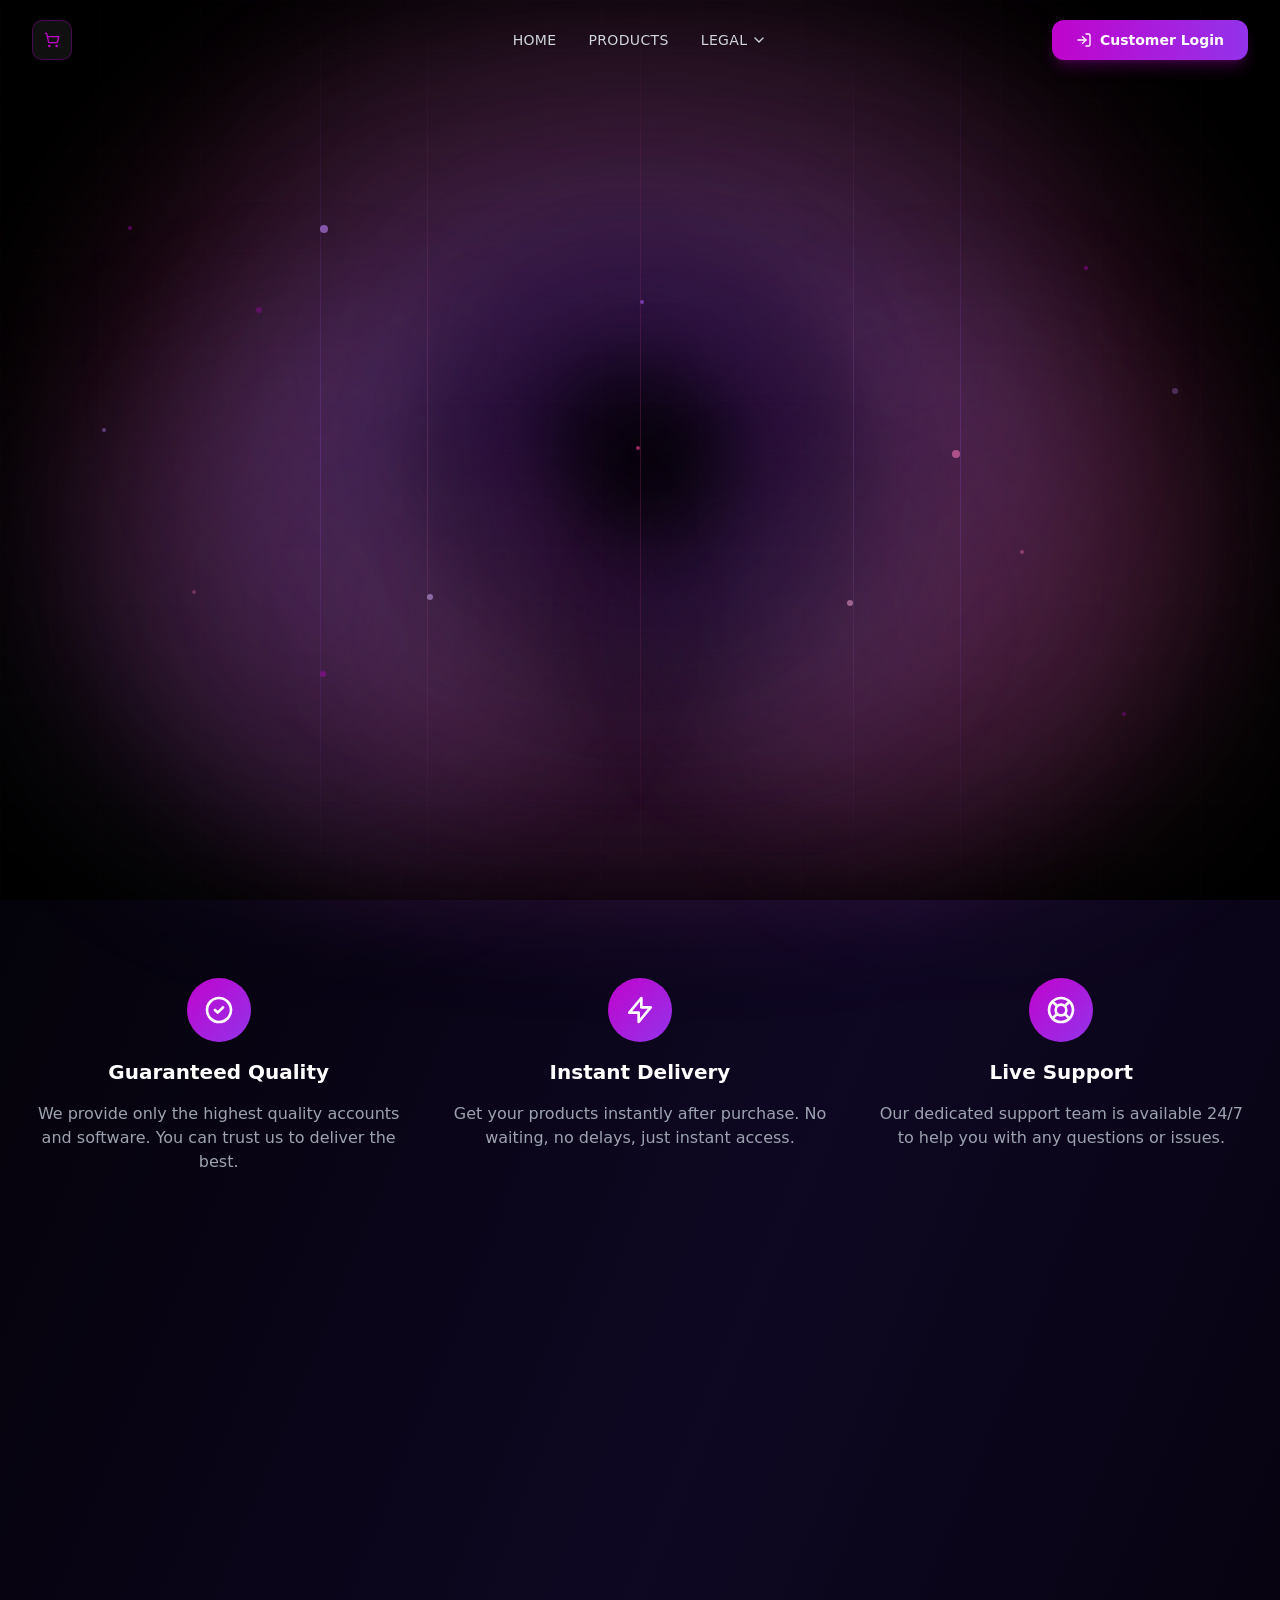
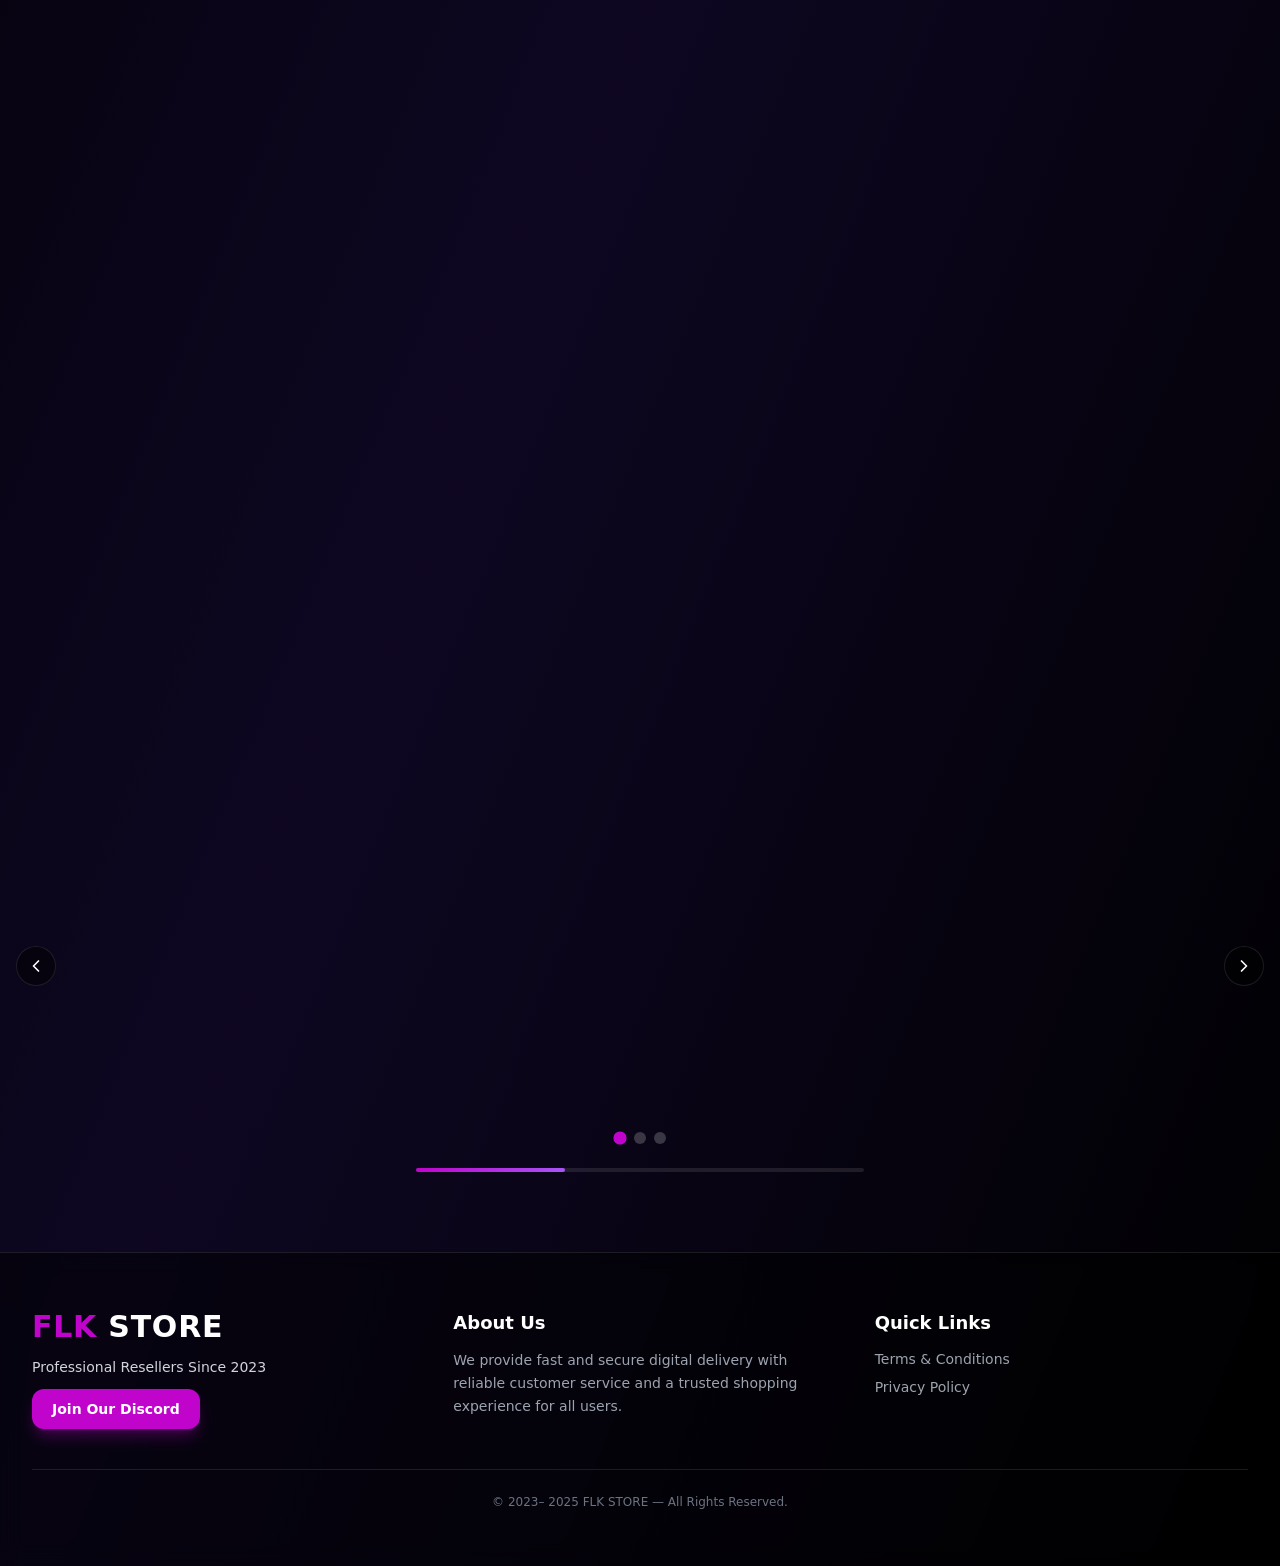
==== index.html @ 7630aad3 "Add files via upload" ====
<!DOCTYPE html>
<html lang="en">

<head>
    <meta charSet="utf-8" />
    <meta name="viewport" content="width=device-width, initial-scale=1" />
    <link rel="preload" as="image" href="/banner.png" />
    <link rel="stylesheet" href="/_next/static/css/de9bce1dd6dbd0f2.css" data-precedence="next" />
    <link rel="preload" as="script" fetchPriority="low" href="/_next/static/chunks/webpack-e0b31a2163c2261e.js" />
    <script src="/_next/static/chunks/11eacf67-79d2bbf8ab0b4744.js" async=""></script>
    <script src="/_next/static/chunks/954-3ca1004005340baa.js" async=""></script>
    <script src="/_next/static/chunks/main-app-cab89fa599454fd8.js" async=""></script>
    <script src="/_next/static/chunks/384-a0c7c25347a86d65.js" async=""></script>
    <script src="/_next/static/chunks/186-afc89db6675ad347.js" async=""></script>
    <script src="/_next/static/chunks/app/layout-b63358d1f977bb8a.js" async=""></script>
    <script src="/_next/static/chunks/360-4e1eeca99f76d18b.js" async=""></script>
    <script src="/_next/static/chunks/178-5fdf61aa48875d8f.js" async=""></script>
    <script src="/_next/static/chunks/768-0c957bb5317f5568.js" async=""></script>
    <script src="/_next/static/chunks/app/page-f5db3fc594ba7ca4.js" async=""></script>
    <link rel="icon" href="/flk-logo.png" sizes="any" />
    <link rel="shortcut icon" href="/flk-logo.png" />
    <link rel="apple-touch-icon" href="/flk-logo.png" />
    <title>FLK</title>
    <meta name="description" content="Your #1 Destination for Digital Goods. 50,000+ Sales and still counting. 5,000+ Satisfied Customers. 4.9/5 Average Rating - Trusted by thousands." />
    <meta name="generator" content="FLK Store" />
    <meta property="og:title" content="FLK" />
    <meta property="og:description" content="Your #1 Destination for Digital Goods - Trusted by thousands." />
    <meta property="og:url" content="https://flkstore.com/" />
    <meta property="og:site_name" content="FLK " />
    <meta property="og:locale" content="en_US" />
    <meta property="og:image" content="https://www.flkstore.com/kokot.png" />
    <meta property="og:image:width" content="1200" />
    <meta property="og:image:height" content="630" />
    <meta property="og:image:alt" content="FLK Store Logo" />
    <meta property="og:type" content="website" />
    <meta name="twitter:card" content="summary_large_image" />
    <meta name="twitter:title" content="FLK" />
    <meta name="twitter:description" content="Your #1 Destination for Digital Goods - Trusted by thousands." />
    <meta name="twitter:image" content="https://www.flkstore.com/kokot.png" />
    <meta name="twitter:image:width" content="1200" />
    <meta name="twitter:image:height" content="630" />
    <meta name="twitter:image:alt" content="FLK Store Logo" />
    <link rel="shortcut icon" href="/flk-logo.png" />
    <link rel="icon" href="/flk-logo.png" sizes="any" />
    <link rel="apple-touch-icon" href="/flk-logo.png" />
    <script src="/_next/static/chunks/polyfills-42372ed130431b0a.js" noModule=""></script>
</head>

<body class="font-sans antialiased">
    <!--$-->
    <div class="jsx-c2c738b09d322573 min-h-screen relative overflow-hidden bg-gradient-to-br from-black via-purple-950/20 to-black">
        <div class="jsx-c2c738b09d322573 fixed inset-0">
            <div class="jsx-c2c738b09d322573 absolute inset-0 bg-black"></div>
            <div class="jsx-c2c738b09d322573 absolute inset-0">
                <div class="jsx-c2c738b09d322573 absolute top-1/2 left-1/2 transform -translate-x-1/2 -translate-y-1/2 w-[1200px] h-[900px] bg-gradient-radial from-purple-500/25 via-pink-500/15 to-transparent rounded-full blur-3xl animate-pulse-slow"></div>
                <div class="jsx-c2c738b09d322573 absolute top-0 left-1/2 transform -translate-x-1/2 w-[900px] h-[700px] bg-gradient-radial from-purple-400/20 via-pink-400/12 to-transparent rounded-full blur-3xl animate-float"></div>
                <div class="jsx-c2c738b09d322573 absolute bottom-0 left-1/2 transform -translate-x-1/2 w-[1000px] h-[700px] bg-gradient-radial from-pink-500/18 via-purple-500/10 to-transparent rounded-full blur-3xl animate-float-delayed"></div>
                <div class="jsx-c2c738b09d322573 absolute top-1/3 left-0 w-[600px] h-[600px] bg-gradient-radial from-purple-400/15 via-pink-400/8 to-transparent rounded-full blur-3xl animate-float-slow"></div>
                <div class="jsx-c2c738b09d322573 absolute top-1/3 right-0 w-[600px] h-[600px] bg-gradient-radial from-pink-400/15 via-purple-400/8 to-transparent rounded-full blur-3xl animate-float-slow-delayed"></div>
                <div class="jsx-c2c738b09d322573 absolute top-1/4 left-1/3 w-[400px] h-[400px] bg-gradient-radial from-pink-300/12 to-transparent rounded-full blur-2xl animate-pulse-slower"></div>
                <div class="jsx-c2c738b09d322573 absolute bottom-1/4 right-1/3 w-[400px] h-[400px] bg-gradient-radial from-purple-300/12 to-transparent rounded-full blur-2xl animate-pulse-slower"></div>
                <div class="jsx-c2c738b09d322573 absolute top-1/2 left-1/4 w-[350px] h-[350px] bg-gradient-radial from-pink-400/10 to-transparent rounded-full blur-2xl animate-pulse-slow"></div>
                <div class="jsx-c2c738b09d322573 absolute top-1/2 right-1/4 w-[350px] h-[350px] bg-gradient-radial from-purple-400/10 to-transparent rounded-full blur-2xl animate-pulse-slow"></div>
            </div>
            <div style="background-image:linear-gradient(rgba(168, 85, 247, 0.6) 1px, transparent 1px),
          linear-gradient(90deg, rgba(236, 72, 153, 0.6) 1px, transparent 1px);background-size:50px 50px" class="jsx-c2c738b09d322573 absolute inset-0 opacity-[0.025]"></div>
            <div class="jsx-c2c738b09d322573 absolute inset-0 overflow-hidden opacity-40">
                <div class="jsx-c2c738b09d322573 absolute top-0 left-1/4 w-px h-full bg-gradient-to-b from-transparent via-purple-500/50 to-transparent animate-streak"></div>
                <div class="jsx-c2c738b09d322573 absolute top-0 left-1/2 w-px h-full bg-gradient-to-b from-transparent via-pink-500/50 to-transparent animate-streak-delayed"></div>
                <div class="jsx-c2c738b09d322573 absolute top-0 left-3/4 w-px h-full bg-gradient-to-b from-transparent via-purple-500/50 to-transparent animate-streak-slow"></div>
                <div class="jsx-c2c738b09d322573 absolute top-0 left-1/3 w-px h-full bg-gradient-to-b from-transparent via-pink-400/40 to-transparent animate-streak"></div>
                <div class="jsx-c2c738b09d322573 absolute top-0 left-2/3 w-px h-full bg-gradient-to-b from-transparent via-purple-400/40 to-transparent animate-streak-delayed"></div>
            </div>
            <div class="jsx-c2c738b09d322573 absolute inset-0 overflow-hidden">
                <div class="jsx-c2c738b09d322573 absolute top-1/4 left-1/4 w-2 h-2 bg-purple-400/60 rounded-full animate-float-particle shadow-lg shadow-purple-500/50"></div>
                <div class="jsx-c2c738b09d322573 absolute top-1/2 right-1/4 w-2 h-2 bg-pink-400/60 rounded-full animate-float-particle-delayed shadow-lg shadow-pink-500/50"></div>
                <div class="jsx-c2c738b09d322573 absolute bottom-1/3 left-1/3 w-1.5 h-1.5 bg-purple-300/50 rounded-full animate-float-particle-slow shadow-lg shadow-purple-400/50"></div>
                <div class="jsx-c2c738b09d322573 absolute top-2/3 right-1/3 w-1.5 h-1.5 bg-pink-300/50 rounded-full animate-float-particle-slower shadow-lg shadow-pink-400/50"></div>
                <div class="jsx-c2c738b09d322573 absolute top-1/3 left-1/2 w-1 h-1 bg-purple-500/60 rounded-full animate-float-particle shadow-md shadow-purple-500/50"></div>
                <div class="jsx-c2c738b09d322573 absolute bottom-1/2 right-1/2 w-1 h-1 bg-pink-500/60 rounded-full animate-float-particle-delayed shadow-md shadow-pink-500/50"></div>
            </div>
        </div>
        <div class="jsx-c2c738b09d322573 relative z-10">
            <div class="fixed bottom-6 right-6 z-[100] w-[380px] max-w-[calc(100vw-3rem)] transition-all duration-500 opacity-0 translate-y-8 pointer-events-none">
                <div class="relative bg-gradient-to-br from-gray-900 via-gray-900 to-gray-950 rounded-xl border border-white/10 shadow-2xl overflow-hidden">
                    <div class="absolute inset-0 overflow-hidden pointer-events-none">
                        <div class="absolute -top-12 -right-12 w-32 h-32 bg-purple-500/20 rounded-full blur-2xl"></div>
                        <div class="absolute -bottom-8 -left-8 w-24 h-24 bg-pink-500/20 rounded-full blur-2xl"></div>
                    </div><button class="absolute top-3 right-3 z-10 p-1.5 rounded-full bg-white/10 hover:bg-white/20 text-white transition-colors duration-200" aria-label="Dismiss temporarily" title="Dismiss (will show again)"><svg xmlns="http://www.w3.org/2000/svg" width="24" height="24" viewBox="0 0 24 24" fill="none" stroke="currentColor" stroke-width="2" stroke-linecap="round" stroke-linejoin="round" class="lucide lucide-x w-4 h-4"><path d="M18 6 6 18"></path><path d="m6 6 12 12"></path></svg></button>
                    <div
                        class="relative p-5">
                        <div class="flex items-start gap-3 mb-3">
                            <div class="flex-shrink-0">
                                <div class="relative">
                                    <div class="absolute inset-0 bg-gradient-to-r from-purple-500 to-pink-500 rounded-lg blur-md opacity-50"></div>
                                    <div class="relative bg-gradient-to-r from-purple-500 to-pink-500 p-2 rounded-lg"><svg xmlns="http://www.w3.org/2000/svg" width="24" height="24" viewBox="0 0 24 24" fill="none" stroke="currentColor" stroke-width="2" stroke-linecap="round" stroke-linejoin="round" class="lucide lucide-gift w-5 h-5 text-white"><rect x="3" y="8" width="18" height="4" rx="1"></rect><path d="M12 8v13"></path><path d="M19 12v7a2 2 0 0 1-2 2H7a2 2 0 0 1-2-2v-7"></path><path d="M7.5 8a2.5 2.5 0 0 1 0-5A4.8 8 0 0 1 12 8a4.8 8 0 0 1 4.5-5 2.5 2.5 0 0 1 0 5"></path></svg></div>
                                </div>
                            </div>
                            <div class="flex-1 min-w-0">
                                <h3 class="text-lg font-bold text-white mb-1">Special Offer! 🎉</h3>
                                <p class="text-gray-400 text-sm leading-relaxed">Use coupon code &quot;susano20&quot; to get 20% off Susano FiveM</p>
                            </div>
                        </div>
                        <div class="bg-gray-800/50 rounded-lg p-3 mb-3 border border-white/10">
                            <div class="flex items-center justify-between gap-2">
                                <div class="flex-1">
                                    <p class="text-gray-400 text-xs mb-1">Coupon Code</p>
                                    <p class="text-white font-bold text-lg tracking-wider font-mono">susano20</p>
                                </div><button class="flex items-center gap-2 bg-white/10 hover:bg-white/20 text-white px-3 py-2 rounded-lg transition-all duration-200 text-sm font-semibold"><svg xmlns="http://www.w3.org/2000/svg" width="24" height="24" viewBox="0 0 24 24" fill="none" stroke="currentColor" stroke-width="2" stroke-linecap="round" stroke-linejoin="round" class="lucide lucide-copy w-4 h-4"><rect width="14" height="14" x="8" y="8" rx="2" ry="2"></rect><path d="M4 16c-1.1 0-2-.9-2-2V4c0-1.1.9-2 2-2h10c1.1 0 2 .9 2 2"></path></svg>Copy</button></div>
                        </div>
                        <div class="flex items-center justify-center gap-4 mb-3 py-2">
                            <div class="flex items-center gap-1.5 text-yellow-400 text-xs"><svg xmlns="http://www.w3.org/2000/svg" width="24" height="24" viewBox="0 0 24 24" fill="none" stroke="currentColor" stroke-width="2" stroke-linecap="round" stroke-linejoin="round" class="lucide lucide-zap w-4 h-4"><path d="M4 14a1 1 0 0 1-.78-1.63l9.9-10.2a.5.5 0 0 1 .86.46l-1.92 6.02A1 1 0 0 0 13 10h7a1 1 0 0 1 .78 1.63l-9.9 10.2a.5.5 0 0 1-.86-.46l1.92-6.02A1 1 0 0 0 11 14z"></path></svg>
                                <span
                                    class="font-semibold">Fast Delivery</span>
                            </div>
                            <div class="w-px h-4 bg-white/10"></div>
                            <div class="flex items-center gap-1.5 text-purple-400 text-xs"><svg xmlns="http://www.w3.org/2000/svg" width="24" height="24" viewBox="0 0 24 24" fill="none" stroke="currentColor" stroke-width="2" stroke-linecap="round" stroke-linejoin="round" class="lucide lucide-sparkles w-4 h-4"><path d="M9.937 15.5A2 2 0 0 0 8.5 14.063l-6.135-1.582a.5.5 0 0 1 0-.962L8.5 9.936A2 2 0 0 0 9.937 8.5l1.582-6.135a.5.5 0 0 1 .963 0L14.063 8.5A2 2 0 0 0 15.5 9.937l6.135 1.581a.5.5 0 0 1 0 .964L15.5 14.063a2 2 0 0 0-1.437 1.437l-1.582 6.135a.5.5 0 0 1-.963 0z"></path><path d="M20 3v4"></path><path d="M22 5h-4"></path><path d="M4 17v2"></path><path d="M5 18H3"></path></svg>
                                <span
                                    class="font-semibold">Premium</span>
                            </div>
                        </div>
                        <div class="flex flex-col gap-2"><a class="bg-gradient-to-r from-[#c004cc] to-purple-600 hover:from-[#d010dd] hover:to-purple-700 text-white font-bold py-3 px-4 rounded-lg text-center transition-all duration-300 shadow-lg shadow-[#c004cc]/30 hover:shadow-xl hover:shadow-[#c004cc]/40 text-sm"
                                href="https://www.flkstore.com/products/susano">BUY NOW</a></div>
                </div>
                <div class="h-1 bg-gradient-to-r from-purple-500 via-pink-500 to-purple-500"></div>
            </div>
        </div>
        <header class="fixed w-full z-50 top-0 transition-all duration-300 bg-transparent">
            <div class="max-w-7xl mx-auto px-4 sm:px-6 lg:px-8">
                <div class="flex items-center justify-between h-20">
                    <div class="flex items-center w-[120px]"><button class="inline-flex items-center justify-center gap-2 whitespace-nowrap rounded-md text-sm font-medium ring-offset-background transition-colors focus-visible:outline-none focus-visible:ring-2 focus-visible:ring-ring focus-visible:ring-offset-2 disabled:pointer-events-none disabled:opacity-50 [&amp;_svg]:pointer-events-none [&amp;_svg]:size-4 [&amp;_svg]:shrink-0 border bg-background hover:text-accent-foreground h-10 w-10 relative border-[#c004cc]/30 text-[#c004cc] hover:bg-[#c004cc]/10 hover:border-[#c004cc]/50"
                            aria-label="View Cart"><svg xmlns="http://www.w3.org/2000/svg" width="24" height="24" viewBox="0 0 24 24" fill="none" stroke="currentColor" stroke-width="2" stroke-linecap="round" stroke-linejoin="round" class="lucide lucide-shopping-cart w-5 h-5"><circle cx="8" cy="21" r="1"></circle><circle cx="19" cy="21" r="1"></circle><path d="M2.05 2.05h2l2.66 12.42a2 2 0 0 0 2 1.58h9.78a2 2 0 0 0 1.95-1.57l1.65-7.43H5.12"></path></svg></button></div>
                    <nav
                        class="hidden md:flex items-center space-x-8 flex-1 justify-center"><a class="relative text-gray-300 hover:text-white transition-colors duration-200 font-medium text-sm uppercase tracking-wide group" href="/">Home<span class="absolute bottom-0 left-0 w-0 h-0.5 bg-gradient-to-r from-[#c004cc] to-purple-500 group-hover:w-full transition-all duration-300"></span></a>
                        <a
                            class="relative text-gray-300 hover:text-white transition-colors duration-200 font-medium text-sm uppercase tracking-wide group" href="/products">Products<span class="absolute bottom-0 left-0 w-0 h-0.5 bg-gradient-to-r from-[#c004cc] to-purple-500 group-hover:w-full transition-all duration-300"></span></a>
                            <div class="relative legal-dropdown"><button class="relative text-gray-300 hover:text-white transition-colors duration-200 font-medium text-sm flex items-center gap-1 group uppercase tracking-wide">Legal<svg xmlns="http://www.w3.org/2000/svg" width="24" height="24" viewBox="0 0 24 24" fill="none" stroke="currentColor" stroke-width="2" stroke-linecap="round" stroke-linejoin="round" class="lucide lucide-chevron-down w-4 h-4 transition-transform duration-200"><path d="m6 9 6 6 6-6"></path></svg><span class="absolute bottom-0 left-0 w-0 h-0.5 bg-gradient-to-r from-[#c004cc] to-purple-500 group-hover:w-full transition-all duration-300"></span></button></div>
                            </nav>
                            <div class="flex items-center gap-4 w-[120px] justify-end"><a aria-label="Customer Login" class="justify-center whitespace-nowrap text-sm ring-offset-background focus-visible:outline-none focus-visible:ring-2 focus-visible:ring-ring focus-visible:ring-offset-2 disabled:pointer-events-none disabled:opacity-50 [&amp;_svg]:pointer-events-none [&amp;_svg]:size-4 [&amp;_svg]:shrink-0 bg-primary hover:bg-primary/90 h-10 hidden md:flex items-center gap-2 bg-gradient-to-r from-[#c004cc] to-purple-600 hover:from-[#d010dd] hover:to-purple-700 text-white font-semibold px-6 py-2.5 rounded-lg shadow-lg shadow-[#c004cc]/25 transition-all duration-200 hover:scale-105"
                                    href="https://flk.mysellauth.com/?login=1"><svg xmlns="http://www.w3.org/2000/svg" width="24" height="24" viewBox="0 0 24 24" fill="none" stroke="currentColor" stroke-width="2" stroke-linecap="round" stroke-linejoin="round" class="lucide lucide-log-in w-4 h-4"><path d="M15 3h4a2 2 0 0 1 2 2v14a2 2 0 0 1-2 2h-4"></path><polyline points="10 17 15 12 10 7"></polyline><line x1="15" x2="3" y1="12" y2="12"></line></svg><span>Customer Login</span></a>
                                <button
                                    class="inline-flex items-center justify-center gap-2 whitespace-nowrap rounded-md text-sm font-medium ring-offset-background focus-visible:outline-none focus-visible:ring-2 focus-visible:ring-ring focus-visible:ring-offset-2 disabled:pointer-events-none disabled:opacity-50 [&amp;_svg]:pointer-events-none [&amp;_svg]:size-4 [&amp;_svg]:shrink-0 h-10 w-10 md:hidden text-white hover:text-[#c004cc] hover:bg-white/5 transition-all duration-200"
                                    aria-label="Open menu"><svg xmlns="http://www.w3.org/2000/svg" width="24" height="24" viewBox="0 0 24 24" fill="none" stroke="currentColor" stroke-width="2" stroke-linecap="round" stroke-linejoin="round" class="lucide lucide-menu w-6 h-6"><line x1="4" x2="20" y1="12" y2="12"></line><line x1="4" x2="20" y1="6" y2="6"></line><line x1="4" x2="20" y1="18" y2="18"></line></svg></button>
                            </div>
                </div>
            </div>
        </header>
        <main class="jsx-c2c738b09d322573 pt-[104px]">
            <section class="jsx-1c76bbbd2e39a594 relative px-4 sm:px-6 lg:px-8 py-12 sm:py-16 lg:py-24 min-h-[90vh] overflow-hidden">
                <div class="jsx-1c76bbbd2e39a594 absolute inset-0 overflow-hidden pointer-events-none">
                    <div class="jsx-1c76bbbd2e39a594 absolute top-[15%] left-[10%] w-1 h-1 bg-[#c004cc]/40 rounded-full animate-pulse"></div>
                    <div class="jsx-1c76bbbd2e39a594 absolute top-[25%] left-[20%] w-1.5 h-1.5 bg-[#c004cc]/30 rounded-full animate-pulse delay-300"></div>
                    <div class="jsx-1c76bbbd2e39a594 absolute top-[40%] left-[8%] w-1 h-1 bg-purple-400/40 rounded-full animate-pulse delay-500"></div>
                    <div class="jsx-1c76bbbd2e39a594 absolute top-[60%] left-[15%] w-1 h-1 bg-pink-400/30 rounded-full animate-pulse delay-700"></div>
                    <div class="jsx-1c76bbbd2e39a594 absolute top-[70%] left-[25%] w-1.5 h-1.5 bg-[#c004cc]/40 rounded-full animate-pulse delay-200"></div>
                    <div class="jsx-1c76bbbd2e39a594 absolute top-[20%] right-[15%] w-1 h-1 bg-[#c004cc]/40 rounded-full animate-pulse delay-400"></div>
                    <div class="jsx-1c76bbbd2e39a594 absolute top-[35%] right-[8%] w-1.5 h-1.5 bg-purple-400/30 rounded-full animate-pulse delay-600"></div>
                    <div class="jsx-1c76bbbd2e39a594 absolute top-[55%] right-[20%] w-1 h-1 bg-pink-400/40 rounded-full animate-pulse delay-100"></div>
                    <div class="jsx-1c76bbbd2e39a594 absolute top-[75%] right-[12%] w-1 h-1 bg-[#c004cc]/30 rounded-full animate-pulse delay-800"></div>
                </div>
                <div class="jsx-1c76bbbd2e39a594 max-w-7xl mx-auto relative z-10">
                    <div class="jsx-1c76bbbd2e39a594 grid lg:grid-cols-2 gap-8 lg:gap-12 items-center">
                        <div class="jsx-1c76bbbd2e39a594 space-y-6 lg:space-y-8 transition-all duration-1000 opacity-0 -translate-x-10">
                            <div class="jsx-1c76bbbd2e39a594 space-y-4">
                                <div class="jsx-1c76bbbd2e39a594 min-h-[140px] sm:min-h-[160px] lg:min-h-[200px]">
                                    <h1 class="jsx-1c76bbbd2e39a594 text-4xl sm:text-5xl lg:text-6xl xl:text-7xl font-bold leading-tight text-left"><span class="jsx-1c76bbbd2e39a594 block text-white transition-all duration-500 ease-in-out h-[80px] sm:h-[90px] lg:h-[120px] flex items-center">Unleash Ultimate Performance with<!-- --> </span><span class="jsx-1c76bbbd2e39a594 inline-block mt-2"><span class="jsx-1c76bbbd2e39a594 bg-gradient-to-r from-[#c004cc] via-pink-500 to-purple-600 bg-clip-text text-transparent">FLK.</span></span>
                                    </h1>
                                </div>
                                <p class="jsx-1c76bbbd2e39a594 text-lg lg:text-xl text-gray-400 leading-relaxed">We offer innovative software, accounts, and digital products that transform your gaming experience and deliver exceptional value. Our team provides high-quality solutions designed for growth.</p>
                            </div>
                            <div class="jsx-1c76bbbd2e39a594 flex flex-col sm:flex-row gap-4 pt-2"><button class="inline-flex items-center justify-center gap-2 whitespace-nowrap ring-offset-background focus-visible:outline-none focus-visible:ring-2 focus-visible:ring-ring focus-visible:ring-offset-2 disabled:pointer-events-none disabled:opacity-50 [&amp;_svg]:pointer-events-none [&amp;_svg]:size-4 [&amp;_svg]:shrink-0 bg-primary hover:bg-primary/90 h-10 group relative bg-gradient-to-r from-[#c004cc] via-purple-500 to-purple-600 hover:from-[#d010dd] hover:via-purple-600 hover:to-purple-700 text-white shadow-lg shadow-[#c004cc]/50 hover:shadow-xl hover:shadow-[#c004cc]/60 px-8 py-6 text-base font-semibold transition-all duration-300 rounded-lg transform hover:scale-[1.02] hover:-translate-y-0.5"><span class="jsx-1c76bbbd2e39a594 relative z-10 flex items-center gap-2 justify-center">Check our Products<svg xmlns="http://www.w3.org/2000/svg" width="24" height="24" viewBox="0 0 24 24" fill="none" stroke="currentColor" stroke-width="2" stroke-linecap="round" stroke-linejoin="round" class="lucide lucide-arrow-right w-5 h-5 group-hover:translate-x-1 transition-transform"><path d="M5 12h14"></path><path d="m12 5 7 7-7 7"></path></svg></span></button>
                                <button
                                    class="inline-flex items-center justify-center gap-2 whitespace-nowrap ring-offset-background focus-visible:outline-none focus-visible:ring-2 focus-visible:ring-ring focus-visible:ring-offset-2 disabled:pointer-events-none disabled:opacity-50 [&amp;_svg]:pointer-events-none [&amp;_svg]:size-4 [&amp;_svg]:shrink-0 hover:text-accent-foreground h-10 group border-2 border-[#c004cc]/50 text-[#c004cc] hover:bg-[#c004cc]/10 hover:border-[#c004cc] transition-all duration-300 bg-transparent px-8 py-6 text-base rounded-lg font-semibold transform hover:scale-[1.02] hover:-translate-y-0.5"><span class="jsx-1c76bbbd2e39a594 flex items-center gap-2 justify-center"><svg class="w-5 h-5 group-hover:scale-110 transition-transform" viewBox="0 0 24 24" fill="currentColor" xmlns="http://www.w3.org/2000/svg"><path d="M20.317 4.37a19.791 19.791 0 0 0-4.885-1.515a.074.074 0 0 0-.079.037c-.21.375-.444.864-.608 1.25a18.27 18.27 0 0 0-5.487 0a12.64 12.64 0 0 0-.617-1.25a.077.077 0 0 0-.079-.037A19.736 19.736 0 0 0 3.677 4.37a.07.07 0 0 0-.032.027C.533 9.046-.32 13.58.099 18.057a.082.082 0 0 0 .031.057a19.9 19.9 0 0 0 5.993 3.03a.078.078 0 0 0 .084-.028a14.09 14.09 0 0 0 1.226-1.994a.076.076 0 0 0-.041-.106a13.107 13.107 0 0 1-1.872-.892a.077.077 0 0 1-.008-.128a10.2 10.2 0 0 0 .372-.292a.074.074 0 0 1 .077-.01c3.928 1.793 8.18 1.793 12.062 0a.074.074 0 0 1 .078.01c.12.098.246.198.373.292a.077.077 0 0 1-.006.127a12.299 12.299 0 0 1-1.873.892a.077.077 0 0 0-.041.107c.36.698.772 1.362 1.225 1.993a.076.076 0 0 0 .084.028a19.839 19.839 0 0 0 6.002-3.03a.077.077 0 0 0 .032-.054c.5-5.177-.838-9.674-3.549-13.66a.061.061 0 0 0-.031-.03zM8.02 15.33c-1.183 0-2.157-1.085-2.157-2.419c0-1.333.956-2.419 2.157-2.419c1.21 0 2.176 1.096 2.157 2.42c0 1.333-.956 2.418-2.157 2.418zm7.975 0c-1.183 0-2.157-1.085-2.157-2.419c0-1.333.955-2.419 2.157-2.419c1.21 0 2.176 1.096 2.157 2.42c0 1.333-.946 2.418-2.157 2.418z"></path></svg>Join our Discord</span></button>
                            </div>
                            <div class="jsx-1c76bbbd2e39a594 pt-4">
                                <div class="jsx-1c76bbbd2e39a594 inline-flex items-center gap-6 bg-gray-900/40 backdrop-blur-sm rounded-2xl px-6 py-4 border border-gray-700/50">
                                    <div class="jsx-1c76bbbd2e39a594 flex -space-x-3">
                                        <div class="jsx-1c76bbbd2e39a594 w-10 h-10 lg:w-12 lg:h-12 rounded-full border-2 border-gray-900 overflow-hidden relative ring-2 ring-[#c004cc]/20"><img alt="Customer 1" loading="lazy" decoding="async" data-nimg="fill" class="object-cover" style="position:absolute;height:100%;width:100%;left:0;top:0;right:0;bottom:0;color:transparent" src="/customer-1-new.webp"
                                            /></div>
                                        <div class="jsx-1c76bbbd2e39a594 w-10 h-10 lg:w-12 lg:h-12 rounded-full border-2 border-gray-900 overflow-hidden relative ring-2 ring-[#c004cc]/20"><img alt="Customer 2" loading="lazy" decoding="async" data-nimg="fill" class="object-cover" style="position:absolute;height:100%;width:100%;left:0;top:0;right:0;bottom:0;color:transparent" src="/customer-2-new.webp"
                                            /></div>
                                        <div class="jsx-1c76bbbd2e39a594 w-10 h-10 lg:w-12 lg:h-12 rounded-full border-2 border-gray-900 overflow-hidden relative ring-2 ring-[#c004cc]/20"><img alt="Customer 3" loading="lazy" decoding="async" data-nimg="fill" class="object-cover" style="position:absolute;height:100%;width:100%;left:0;top:0;right:0;bottom:0;color:transparent" src="/customer-3-new.webp"
                                            /></div>
                                        <div class="jsx-1c76bbbd2e39a594 w-10 h-10 lg:w-12 lg:h-12 rounded-full border-2 border-gray-900 overflow-hidden relative ring-2 ring-[#c004cc]/20"><img alt="Customer 4" loading="lazy" decoding="async" data-nimg="fill" class="object-cover" style="position:absolute;height:100%;width:100%;left:0;top:0;right:0;bottom:0;color:transparent" src="/customer-4-new.webp"
                                            /></div>
                                    </div>
                                    <div class="jsx-1c76bbbd2e39a594 text-left">
                                        <div class="jsx-1c76bbbd2e39a594 flex items-center gap-1 mb-1"><svg xmlns="http://www.w3.org/2000/svg" width="24" height="24" viewBox="0 0 24 24" fill="none" stroke="currentColor" stroke-width="2" stroke-linecap="round" stroke-linejoin="round" class="lucide lucide-star w-4 h-4 fill-[#c004cc] text-[#c004cc]"><path d="M11.525 2.295a.53.53 0 0 1 .95 0l2.31 4.679a2.123 2.123 0 0 0 1.595 1.16l5.166.756a.53.53 0 0 1 .294.904l-3.736 3.638a2.123 2.123 0 0 0-.611 1.878l.882 5.14a.53.53 0 0 1-.771.56l-4.618-2.428a2.122 2.122 0 0 0-1.973 0L6.396 21.01a.53.53 0 0 1-.77-.56l.881-5.139a2.122 2.122 0 0 0-.611-1.879L2.16 9.795a.53.53 0 0 1 .294-.906l5.165-.755a2.122 2.122 0 0 0 1.597-1.16z"></path></svg>
                                            <svg
                                                xmlns="http://www.w3.org/2000/svg" width="24" height="24" viewBox="0 0 24 24" fill="none" stroke="currentColor" stroke-width="2" stroke-linecap="round" stroke-linejoin="round" class="lucide lucide-star w-4 h-4 fill-[#c004cc] text-[#c004cc]">
                                                <path d="M11.525 2.295a.53.53 0 0 1 .95 0l2.31 4.679a2.123 2.123 0 0 0 1.595 1.16l5.166.756a.53.53 0 0 1 .294.904l-3.736 3.638a2.123 2.123 0 0 0-.611 1.878l.882 5.14a.53.53 0 0 1-.771.56l-4.618-2.428a2.122 2.122 0 0 0-1.973 0L6.396 21.01a.53.53 0 0 1-.77-.56l.881-5.139a2.122 2.122 0 0 0-.611-1.879L2.16 9.795a.53.53 0 0 1 .294-.906l5.165-.755a2.122 2.122 0 0 0 1.597-1.16z"></path>
                                                </svg><svg xmlns="http://www.w3.org/2000/svg" width="24" height="24" viewBox="0 0 24 24" fill="none" stroke="currentColor" stroke-width="2" stroke-linecap="round" stroke-linejoin="round" class="lucide lucide-star w-4 h-4 fill-[#c004cc] text-[#c004cc]"><path d="M11.525 2.295a.53.53 0 0 1 .95 0l2.31 4.679a2.123 2.123 0 0 0 1.595 1.16l5.166.756a.53.53 0 0 1 .294.904l-3.736 3.638a2.123 2.123 0 0 0-.611 1.878l.882 5.14a.53.53 0 0 1-.771.56l-4.618-2.428a2.122 2.122 0 0 0-1.973 0L6.396 21.01a.53.53 0 0 1-.77-.56l.881-5.139a2.122 2.122 0 0 0-.611-1.879L2.16 9.795a.53.53 0 0 1 .294-.906l5.165-.755a2.122 2.122 0 0 0 1.597-1.16z"></path></svg>
                                                <svg
                                                    xmlns="http://www.w3.org/2000/svg" width="24" height="24" viewBox="0 0 24 24" fill="none" stroke="currentColor" stroke-width="2" stroke-linecap="round" stroke-linejoin="round" class="lucide lucide-star w-4 h-4 fill-[#c004cc] text-[#c004cc]">
                                                    <path d="M11.525 2.295a.53.53 0 0 1 .95 0l2.31 4.679a2.123 2.123 0 0 0 1.595 1.16l5.166.756a.53.53 0 0 1 .294.904l-3.736 3.638a2.123 2.123 0 0 0-.611 1.878l.882 5.14a.53.53 0 0 1-.771.56l-4.618-2.428a2.122 2.122 0 0 0-1.973 0L6.396 21.01a.53.53 0 0 1-.77-.56l.881-5.139a2.122 2.122 0 0 0-.611-1.879L2.16 9.795a.53.53 0 0 1 .294-.906l5.165-.755a2.122 2.122 0 0 0 1.597-1.16z"></path>
                                                    </svg><svg xmlns="http://www.w3.org/2000/svg" width="24" height="24" viewBox="0 0 24 24" fill="none" stroke="currentColor" stroke-width="2" stroke-linecap="round" stroke-linejoin="round" class="lucide lucide-star w-4 h-4 fill-[#c004cc] text-[#c004cc]"><path d="M11.525 2.295a.53.53 0 0 1 .95 0l2.31 4.679a2.123 2.123 0 0 0 1.595 1.16l5.166.756a.53.53 0 0 1 .294.904l-3.736 3.638a2.123 2.123 0 0 0-.611 1.878l.882 5.14a.53.53 0 0 1-.771.56l-4.618-2.428a2.122 2.122 0 0 0-1.973 0L6.396 21.01a.53.53 0 0 1-.77-.56l.881-5.139a2.122 2.122 0 0 0-.611-1.879L2.16 9.795a.53.53 0 0 1 .294-.906l5.165-.755a2.122 2.122 0 0 0 1.597-1.16z"></path></svg></div>
                                        <p
                                            class="jsx-1c76bbbd2e39a594 text-white font-semibold text-sm">6000+
                                            <!-- -->Happy Customers</p>
                                            <p class="jsx-1c76bbbd2e39a594 text-gray-400 text-xs">Trusted by gamers worldwide</p>
                                    </div>
                                </div>
                            </div>
                        </div>
                        <div class="jsx-1c76bbbd2e39a594 relative transition-all duration-1000 delay-300 opacity-0 translate-x-10">
                            <div class="jsx-1c76bbbd2e39a594 relative w-full h-[400px] lg:h-[600px] flex items-center justify-center">
                                <div class="jsx-1c76bbbd2e39a594 absolute w-[350px] h-[350px] lg:w-[450px] lg:h-[450px]">
                                    <div class="jsx-1c76bbbd2e39a594 absolute inset-0 bg-gradient-to-br from-[#c004cc]/40 via-purple-500/30 to-pink-500/20 rounded-full blur-3xl animate-pulse-slow"></div>
                                </div>
                                <div class="jsx-1c76bbbd2e39a594 absolute w-[280px] h-[280px] lg:w-[350px] lg:h-[350px]">
                                    <div class="jsx-1c76bbbd2e39a594 absolute inset-0 bg-gradient-to-tr from-purple-600/30 via-pink-500/20 to-transparent rounded-full blur-2xl animate-pulse-slow-delayed"></div>
                                </div>
                                <div class="jsx-1c76bbbd2e39a594 relative z-10">
                                    <div class="jsx-1c76bbbd2e39a594 absolute inset-0 -m-8 bg-gradient-to-br from-[#c004cc] via-purple-500 to-pink-500 rounded-3xl blur-2xl opacity-70 animate-pulse-slow"></div>
                                    <div class="jsx-1c76bbbd2e39a594 absolute inset-0 -m-4 bg-gradient-to-br from-[#c004cc] via-purple-500 to-pink-500 rounded-2xl blur-xl opacity-50"></div>
                                    <div class="jsx-1c76bbbd2e39a594 relative rounded-2xl overflow-hidden border-2 border-[#c004cc]/50 shadow-2xl shadow-[#c004cc]/60">
                                        <div class="jsx-1c76bbbd2e39a594 absolute inset-0 bg-gradient-to-br from-[#c004cc]/10 via-transparent to-purple-500/10 z-10 pointer-events-none"></div><img alt="Hero Image" width="600" height="400" decoding="async" data-nimg="1" class="w-full h-auto max-w-full" style="color:transparent" src="/banner.png" /></div>
                                </div>
                                <div class="jsx-1c76bbbd2e39a594 absolute top-[20%] right-[10%] w-16 h-16 border border-[#c004cc]/30 rounded-lg animate-float-slow rotate-12"></div>
                                <div class="jsx-1c76bbbd2e39a594 absolute bottom-[25%] left-[10%] w-12 h-12 border border-purple-500/30 rounded-lg animate-float-slow -rotate-12"></div>
                                <div class="jsx-1c76bbbd2e39a594 absolute top-[50%] right-[5%] w-10 h-10 bg-[#c004cc]/10 rounded animate-float-medium"></div>
                            </div>
                        </div>
                    </div>
                </div>
            </section>
            <section class="jsx-1c76bbbd2e39a594 relative px-4 sm:px-6 lg:px-8 py-12 lg:py-16">
                <div class="jsx-1c76bbbd2e39a594 max-w-7xl mx-auto">
                    <div class="jsx-1c76bbbd2e39a594 grid md:grid-cols-3 gap-8 lg:gap-12">
                        <div class="jsx-1c76bbbd2e39a594 text-center space-y-4">
                            <div class="jsx-1c76bbbd2e39a594 inline-flex items-center justify-center w-16 h-16 bg-gradient-to-br from-[#c004cc] to-purple-600 rounded-full"><svg fill="none" stroke="currentColor" viewBox="0 0 24 24" class="jsx-1c76bbbd2e39a594 w-8 h-8 text-white"><path stroke-linecap="round" stroke-linejoin="round" stroke-width="2" d="M9 12l2 2 4-4m6 2a9 9 0 11-18 0 9 9 0 0118 0z" class="jsx-1c76bbbd2e39a594"></path></svg></div>
                            <h3
                                class="jsx-1c76bbbd2e39a594 text-xl font-bold text-white">Guaranteed Quality</h3>
                                <p class="jsx-1c76bbbd2e39a594 text-gray-400">We provide only the highest quality accounts and software. You can trust us to deliver the best.</p>
                        </div>
                        <div class="jsx-1c76bbbd2e39a594 text-center space-y-4">
                            <div class="jsx-1c76bbbd2e39a594 inline-flex items-center justify-center w-16 h-16 bg-gradient-to-br from-[#c004cc] to-purple-600 rounded-full"><svg fill="none" stroke="currentColor" viewBox="0 0 24 24" class="jsx-1c76bbbd2e39a594 w-8 h-8 text-white"><path stroke-linecap="round" stroke-linejoin="round" stroke-width="2" d="M13 10V3L4 14h7v7l9-11h-7z" class="jsx-1c76bbbd2e39a594"></path></svg></div>
                            <h3
                                class="jsx-1c76bbbd2e39a594 text-xl font-bold text-white">Instant Delivery</h3>
                                <p class="jsx-1c76bbbd2e39a594 text-gray-400">Get your products instantly after purchase. No waiting, no delays, just instant access.</p>
                        </div>
                        <div class="jsx-1c76bbbd2e39a594 text-center space-y-4">
                            <div class="jsx-1c76bbbd2e39a594 inline-flex items-center justify-center w-16 h-16 bg-gradient-to-br from-[#c004cc] to-purple-600 rounded-full"><svg fill="none" stroke="currentColor" viewBox="0 0 24 24" class="jsx-1c76bbbd2e39a594 w-8 h-8 text-white"><path stroke-linecap="round" stroke-linejoin="round" stroke-width="2" d="M18.364 5.636l-3.536 3.536m0 5.656l3.536 3.536M9.172 9.172L5.636 5.636m3.536 9.192l-3.536 3.536M21 12a9 9 0 11-18 0 9 9 0 0118 0zm-5 0a4 4 0 11-8 0 4 4 0 018 0z" class="jsx-1c76bbbd2e39a594"></path></svg></div>
                            <h3
                                class="jsx-1c76bbbd2e39a594 text-xl font-bold text-white">Live Support</h3>
                                <p class="jsx-1c76bbbd2e39a594 text-gray-400">Our dedicated support team is available 24/7 to help you with any questions or issues.</p>
                        </div>
                    </div>
                </div>
            </section>
            <section id="featured-product" class="py-24 relative">
                <div class="max-w-7xl mx-auto px-4 sm:px-6 lg:px-8">
                    <div class="text-center mb-16 transition-all duration-500 opacity-0 translate-y-10"><button class="justify-center whitespace-nowrap text-sm font-medium ring-offset-background focus-visible:outline-none focus-visible:ring-2 focus-visible:ring-ring focus-visible:ring-offset-2 disabled:pointer-events-none disabled:opacity-50 [&amp;_svg]:pointer-events-none [&amp;_svg]:size-4 [&amp;_svg]:shrink-0 border hover:text-accent-foreground h-10 bg-gray-900 border-gray-700 text-gray-300 hover:bg-gray-800 hover:border-gray-600 transition-colors duration-200 px-6 py-2 rounded-lg flex items-center gap-2 mx-auto mb-8"><svg xmlns="http://www.w3.org/2000/svg" width="24" height="24" viewBox="0 0 24 24" fill="none" stroke="currentColor" stroke-width="2" stroke-linecap="round" stroke-linejoin="round" class="lucide lucide-shopping-bag w-4 h-4"><path d="M6 2 3 6v14a2 2 0 0 0 2 2h14a2 2 0 0 0 2-2V6l-3-4Z"></path><path d="M3 6h18"></path><path d="M16 10a4 4 0 0 1-8 0"></path></svg><span class="font-medium">SHOP</span></button>
                        <div
                            class="space-y-4">
                            <h2 class="text-4xl md:text-5xl font-bold text-white">Customer Favorites</h2>
                            <p class="text-gray-400 text-lg max-w-2xl mx-auto">Discover our most popular and trusted gaming tools</p>
                    </div>
                </div>
                <div class="grid grid-cols-1 sm:grid-cols-2 lg:grid-cols-3 gap-8">
                    <div class="group bg-gray-900 rounded-xl overflow-hidden border border-gray-800 hover:border-[#c004cc] transition-all duration-300 cursor-pointer opacity-0 translate-y-10" style="transition-delay:0ms">
                        <div class="relative h-56 overflow-hidden bg-gray-800"><img alt="Susano" loading="lazy" decoding="async" data-nimg="fill" class="object-cover object-center transition-transform duration-300 group-hover:scale-105" style="position:absolute;height:100%;width:100%;left:0;top:0;right:0;bottom:0;color:transparent"
                                src="/public.png" />
                            <div class="absolute inset-0 bg-gradient-to-t from-black/60 to-transparent"></div>
                            <div class="absolute top-4 left-4"><span class="bg-[#c004cc] text-white text-xs font-semibold px-3 py-1.5 rounded">Best Seller</span></div>
                            <div class="absolute top-4 right-4"><span class="bg-green-600 text-white text-xs font-semibold px-3 py-1.5 rounded">Save <!-- -->50<!-- -->%</span></div>
                        </div>
                        <div class="p-6">
                            <div class="flex items-center gap-2 mb-3">
                                <div class="flex items-center"><svg xmlns="http://www.w3.org/2000/svg" width="24" height="24" viewBox="0 0 24 24" fill="none" stroke="currentColor" stroke-width="2" stroke-linecap="round" stroke-linejoin="round" class="lucide lucide-star w-4 h-4 fill-yellow-500 text-yellow-500"><path d="M11.525 2.295a.53.53 0 0 1 .95 0l2.31 4.679a2.123 2.123 0 0 0 1.595 1.16l5.166.756a.53.53 0 0 1 .294.904l-3.736 3.638a2.123 2.123 0 0 0-.611 1.878l.882 5.14a.53.53 0 0 1-.771.56l-4.618-2.428a2.122 2.122 0 0 0-1.973 0L6.396 21.01a.53.53 0 0 1-.77-.56l.881-5.139a2.122 2.122 0 0 0-.611-1.879L2.16 9.795a.53.53 0 0 1 .294-.906l5.165-.755a2.122 2.122 0 0 0 1.597-1.16z"></path></svg>
                                    <svg
                                        xmlns="http://www.w3.org/2000/svg" width="24" height="24" viewBox="0 0 24 24" fill="none" stroke="currentColor" stroke-width="2" stroke-linecap="round" stroke-linejoin="round" class="lucide lucide-star w-4 h-4 fill-yellow-500 text-yellow-500">
                                        <path d="M11.525 2.295a.53.53 0 0 1 .95 0l2.31 4.679a2.123 2.123 0 0 0 1.595 1.16l5.166.756a.53.53 0 0 1 .294.904l-3.736 3.638a2.123 2.123 0 0 0-.611 1.878l.882 5.14a.53.53 0 0 1-.771.56l-4.618-2.428a2.122 2.122 0 0 0-1.973 0L6.396 21.01a.53.53 0 0 1-.77-.56l.881-5.139a2.122 2.122 0 0 0-.611-1.879L2.16 9.795a.53.53 0 0 1 .294-.906l5.165-.755a2.122 2.122 0 0 0 1.597-1.16z"></path>
                                        </svg><svg xmlns="http://www.w3.org/2000/svg" width="24" height="24" viewBox="0 0 24 24" fill="none" stroke="currentColor" stroke-width="2" stroke-linecap="round" stroke-linejoin="round" class="lucide lucide-star w-4 h-4 fill-yellow-500 text-yellow-500"><path d="M11.525 2.295a.53.53 0 0 1 .95 0l2.31 4.679a2.123 2.123 0 0 0 1.595 1.16l5.166.756a.53.53 0 0 1 .294.904l-3.736 3.638a2.123 2.123 0 0 0-.611 1.878l.882 5.14a.53.53 0 0 1-.771.56l-4.618-2.428a2.122 2.122 0 0 0-1.973 0L6.396 21.01a.53.53 0 0 1-.77-.56l.881-5.139a2.122 2.122 0 0 0-.611-1.879L2.16 9.795a.53.53 0 0 1 .294-.906l5.165-.755a2.122 2.122 0 0 0 1.597-1.16z"></path></svg>
                                        <svg
                                            xmlns="http://www.w3.org/2000/svg" width="24" height="24" viewBox="0 0 24 24" fill="none" stroke="currentColor" stroke-width="2" stroke-linecap="round" stroke-linejoin="round" class="lucide lucide-star w-4 h-4 fill-yellow-500 text-yellow-500">
                                            <path d="M11.525 2.295a.53.53 0 0 1 .95 0l2.31 4.679a2.123 2.123 0 0 0 1.595 1.16l5.166.756a.53.53 0 0 1 .294.904l-3.736 3.638a2.123 2.123 0 0 0-.611 1.878l.882 5.14a.53.53 0 0 1-.771.56l-4.618-2.428a2.122 2.122 0 0 0-1.973 0L6.396 21.01a.53.53 0 0 1-.77-.56l.881-5.139a2.122 2.122 0 0 0-.611-1.879L2.16 9.795a.53.53 0 0 1 .294-.906l5.165-.755a2.122 2.122 0 0 0 1.597-1.16z"></path>
                                            </svg><svg xmlns="http://www.w3.org/2000/svg" width="24" height="24" viewBox="0 0 24 24" fill="none" stroke="currentColor" stroke-width="2" stroke-linecap="round" stroke-linejoin="round" class="lucide lucide-star w-4 h-4 fill-yellow-500 text-yellow-500"><path d="M11.525 2.295a.53.53 0 0 1 .95 0l2.31 4.679a2.123 2.123 0 0 0 1.595 1.16l5.166.756a.53.53 0 0 1 .294.904l-3.736 3.638a2.123 2.123 0 0 0-.611 1.878l.882 5.14a.53.53 0 0 1-.771.56l-4.618-2.428a2.122 2.122 0 0 0-1.973 0L6.396 21.01a.53.53 0 0 1-.77-.56l.881-5.139a2.122 2.122 0 0 0-.611-1.879L2.16 9.795a.53.53 0 0 1 .294-.906l5.165-.755a2.122 2.122 0 0 0 1.597-1.16z"></path></svg></div>
                                <span
                                    class="text-gray-400 text-sm">5
                                    <!-- -->(
                                    <!-- -->198
                                    <!-- -->)</span>
                            </div>
                            <h3 class="text-xl font-semibold text-white mb-3">Susano</h3>
                            <div class="mb-4"><span class="text-gray-400 text-sm block mb-1">Starting at</span>
                                <div class="flex items-center gap-3"><span class="text-gray-500 line-through text-sm">EUR <!-- -->12.00</span><span class="text-2xl font-bold text-[#c004cc]">EUR <!-- -->6.00</span></div>
                            </div><button class="inline-flex items-center justify-center gap-2 whitespace-nowrap text-sm ring-offset-background focus-visible:outline-none focus-visible:ring-2 focus-visible:ring-ring focus-visible:ring-offset-2 disabled:pointer-events-none disabled:opacity-50 [&amp;_svg]:pointer-events-none [&amp;_svg]:size-4 [&amp;_svg]:shrink-0 h-10 px-4 w-full bg-[#c004cc] hover:bg-[#a003ad] text-white font-medium py-2.5 rounded-lg transition-colors duration-200">View Product<svg xmlns="http://www.w3.org/2000/svg" width="24" height="24" viewBox="0 0 24 24" fill="none" stroke="currentColor" stroke-width="2" stroke-linecap="round" stroke-linejoin="round" class="lucide lucide-arrow-right w-4 h-4 ml-2"><path d="M5 12h14"></path><path d="m12 5 7 7-7 7"></path></svg></button></div>
                    </div>
                    <div class="group bg-gray-900 rounded-xl overflow-hidden border border-gray-800 hover:border-[#c004cc] transition-all duration-300 cursor-pointer opacity-0 translate-y-10" style="transition-delay:100ms">
                        <div class="relative h-56 overflow-hidden bg-gray-800"><img alt="FiveM Bypass" loading="lazy" decoding="async" data-nimg="fill" class="object-cover object-center transition-transform duration-300 group-hover:scale-105" style="position:absolute;height:100%;width:100%;left:0;top:0;right:0;bottom:0;color:transparent"
                                src="/fivembypass.png" />
                            <div class="absolute inset-0 bg-gradient-to-t from-black/60 to-transparent"></div>
                            <div class="absolute top-4 left-4"><span class="bg-[#c004cc] text-white text-xs font-semibold px-3 py-1.5 rounded">Popular</span></div>
                            <div class="absolute top-4 right-4"><span class="bg-green-600 text-white text-xs font-semibold px-3 py-1.5 rounded">Save <!-- -->40<!-- -->%</span></div>
                        </div>
                        <div class="p-6">
                            <div class="flex items-center gap-2 mb-3">
                                <div class="flex items-center"><svg xmlns="http://www.w3.org/2000/svg" width="24" height="24" viewBox="0 0 24 24" fill="none" stroke="currentColor" stroke-width="2" stroke-linecap="round" stroke-linejoin="round" class="lucide lucide-star w-4 h-4 fill-yellow-500 text-yellow-500"><path d="M11.525 2.295a.53.53 0 0 1 .95 0l2.31 4.679a2.123 2.123 0 0 0 1.595 1.16l5.166.756a.53.53 0 0 1 .294.904l-3.736 3.638a2.123 2.123 0 0 0-.611 1.878l.882 5.14a.53.53 0 0 1-.771.56l-4.618-2.428a2.122 2.122 0 0 0-1.973 0L6.396 21.01a.53.53 0 0 1-.77-.56l.881-5.139a2.122 2.122 0 0 0-.611-1.879L2.16 9.795a.53.53 0 0 1 .294-.906l5.165-.755a2.122 2.122 0 0 0 1.597-1.16z"></path></svg>
                                    <svg
                                        xmlns="http://www.w3.org/2000/svg" width="24" height="24" viewBox="0 0 24 24" fill="none" stroke="currentColor" stroke-width="2" stroke-linecap="round" stroke-linejoin="round" class="lucide lucide-star w-4 h-4 fill-yellow-500 text-yellow-500">
                                        <path d="M11.525 2.295a.53.53 0 0 1 .95 0l2.31 4.679a2.123 2.123 0 0 0 1.595 1.16l5.166.756a.53.53 0 0 1 .294.904l-3.736 3.638a2.123 2.123 0 0 0-.611 1.878l.882 5.14a.53.53 0 0 1-.771.56l-4.618-2.428a2.122 2.122 0 0 0-1.973 0L6.396 21.01a.53.53 0 0 1-.77-.56l.881-5.139a2.122 2.122 0 0 0-.611-1.879L2.16 9.795a.53.53 0 0 1 .294-.906l5.165-.755a2.122 2.122 0 0 0 1.597-1.16z"></path>
                                        </svg><svg xmlns="http://www.w3.org/2000/svg" width="24" height="24" viewBox="0 0 24 24" fill="none" stroke="currentColor" stroke-width="2" stroke-linecap="round" stroke-linejoin="round" class="lucide lucide-star w-4 h-4 fill-yellow-500 text-yellow-500"><path d="M11.525 2.295a.53.53 0 0 1 .95 0l2.31 4.679a2.123 2.123 0 0 0 1.595 1.16l5.166.756a.53.53 0 0 1 .294.904l-3.736 3.638a2.123 2.123 0 0 0-.611 1.878l.882 5.14a.53.53 0 0 1-.771.56l-4.618-2.428a2.122 2.122 0 0 0-1.973 0L6.396 21.01a.53.53 0 0 1-.77-.56l.881-5.139a2.122 2.122 0 0 0-.611-1.879L2.16 9.795a.53.53 0 0 1 .294-.906l5.165-.755a2.122 2.122 0 0 0 1.597-1.16z"></path></svg>
                                        <svg
                                            xmlns="http://www.w3.org/2000/svg" width="24" height="24" viewBox="0 0 24 24" fill="none" stroke="currentColor" stroke-width="2" stroke-linecap="round" stroke-linejoin="round" class="lucide lucide-star w-4 h-4 fill-yellow-500 text-yellow-500">
                                            <path d="M11.525 2.295a.53.53 0 0 1 .95 0l2.31 4.679a2.123 2.123 0 0 0 1.595 1.16l5.166.756a.53.53 0 0 1 .294.904l-3.736 3.638a2.123 2.123 0 0 0-.611 1.878l.882 5.14a.53.53 0 0 1-.771.56l-4.618-2.428a2.122 2.122 0 0 0-1.973 0L6.396 21.01a.53.53 0 0 1-.77-.56l.881-5.139a2.122 2.122 0 0 0-.611-1.879L2.16 9.795a.53.53 0 0 1 .294-.906l5.165-.755a2.122 2.122 0 0 0 1.597-1.16z"></path>
                                            </svg><svg xmlns="http://www.w3.org/2000/svg" width="24" height="24" viewBox="0 0 24 24" fill="none" stroke="currentColor" stroke-width="2" stroke-linecap="round" stroke-linejoin="round" class="lucide lucide-star w-4 h-4 fill-yellow-500 text-yellow-500"><path d="M11.525 2.295a.53.53 0 0 1 .95 0l2.31 4.679a2.123 2.123 0 0 0 1.595 1.16l5.166.756a.53.53 0 0 1 .294.904l-3.736 3.638a2.123 2.123 0 0 0-.611 1.878l.882 5.14a.53.53 0 0 1-.771.56l-4.618-2.428a2.122 2.122 0 0 0-1.973 0L6.396 21.01a.53.53 0 0 1-.77-.56l.881-5.139a2.122 2.122 0 0 0-.611-1.879L2.16 9.795a.53.53 0 0 1 .294-.906l5.165-.755a2.122 2.122 0 0 0 1.597-1.16z"></path></svg></div>
                                <span
                                    class="text-gray-400 text-sm">5
                                    <!-- -->(
                                    <!-- -->139
                                    <!-- -->)</span>
                            </div>
                            <h3 class="text-xl font-semibold text-white mb-3">FiveM Bypass</h3>
                            <div class="mb-4"><span class="text-gray-400 text-sm block mb-1">Starting at</span>
                                <div class="flex items-center gap-3"><span class="text-gray-500 line-through text-sm">EUR <!-- -->20.00</span><span class="text-2xl font-bold text-[#c004cc]">EUR <!-- -->12.00</span></div>
                            </div><button class="inline-flex items-center justify-center gap-2 whitespace-nowrap text-sm ring-offset-background focus-visible:outline-none focus-visible:ring-2 focus-visible:ring-ring focus-visible:ring-offset-2 disabled:pointer-events-none disabled:opacity-50 [&amp;_svg]:pointer-events-none [&amp;_svg]:size-4 [&amp;_svg]:shrink-0 h-10 px-4 w-full bg-[#c004cc] hover:bg-[#a003ad] text-white font-medium py-2.5 rounded-lg transition-colors duration-200">View Product<svg xmlns="http://www.w3.org/2000/svg" width="24" height="24" viewBox="0 0 24 24" fill="none" stroke="currentColor" stroke-width="2" stroke-linecap="round" stroke-linejoin="round" class="lucide lucide-arrow-right w-4 h-4 ml-2"><path d="M5 12h14"></path><path d="m12 5 7 7-7 7"></path></svg></button></div>
                    </div>
                    <div class="group bg-gray-900 rounded-xl overflow-hidden border border-gray-800 hover:border-[#c004cc] transition-all duration-300 cursor-pointer opacity-0 translate-y-10" style="transition-delay:200ms">
                        <div class="relative h-56 overflow-hidden bg-gray-800"><img alt="redENGINE Executor" loading="lazy" decoding="async" data-nimg="fill" class="object-cover object-center transition-transform duration-300 group-hover:scale-105" style="position:absolute;height:100%;width:100%;left:0;top:0;right:0;bottom:0;color:transparent"
                                src="/development.png" />
                            <div class="absolute inset-0 bg-gradient-to-t from-black/60 to-transparent"></div>
                            <div class="absolute top-4 left-4"><span class="bg-[#c004cc] text-white text-xs font-semibold px-3 py-1.5 rounded">New</span></div>
                            <div class="absolute top-4 right-4"><span class="bg-green-600 text-white text-xs font-semibold px-3 py-1.5 rounded">Save <!-- -->38<!-- -->%</span></div>
                        </div>
                        <div class="p-6">
                            <div class="flex items-center gap-2 mb-3">
                                <div class="flex items-center"><svg xmlns="http://www.w3.org/2000/svg" width="24" height="24" viewBox="0 0 24 24" fill="none" stroke="currentColor" stroke-width="2" stroke-linecap="round" stroke-linejoin="round" class="lucide lucide-star w-4 h-4 fill-yellow-500 text-yellow-500"><path d="M11.525 2.295a.53.53 0 0 1 .95 0l2.31 4.679a2.123 2.123 0 0 0 1.595 1.16l5.166.756a.53.53 0 0 1 .294.904l-3.736 3.638a2.123 2.123 0 0 0-.611 1.878l.882 5.14a.53.53 0 0 1-.771.56l-4.618-2.428a2.122 2.122 0 0 0-1.973 0L6.396 21.01a.53.53 0 0 1-.77-.56l.881-5.139a2.122 2.122 0 0 0-.611-1.879L2.16 9.795a.53.53 0 0 1 .294-.906l5.165-.755a2.122 2.122 0 0 0 1.597-1.16z"></path></svg>
                                    <svg
                                        xmlns="http://www.w3.org/2000/svg" width="24" height="24" viewBox="0 0 24 24" fill="none" stroke="currentColor" stroke-width="2" stroke-linecap="round" stroke-linejoin="round" class="lucide lucide-star w-4 h-4 fill-yellow-500 text-yellow-500">
                                        <path d="M11.525 2.295a.53.53 0 0 1 .95 0l2.31 4.679a2.123 2.123 0 0 0 1.595 1.16l5.166.756a.53.53 0 0 1 .294.904l-3.736 3.638a2.123 2.123 0 0 0-.611 1.878l.882 5.14a.53.53 0 0 1-.771.56l-4.618-2.428a2.122 2.122 0 0 0-1.973 0L6.396 21.01a.53.53 0 0 1-.77-.56l.881-5.139a2.122 2.122 0 0 0-.611-1.879L2.16 9.795a.53.53 0 0 1 .294-.906l5.165-.755a2.122 2.122 0 0 0 1.597-1.16z"></path>
                                        </svg><svg xmlns="http://www.w3.org/2000/svg" width="24" height="24" viewBox="0 0 24 24" fill="none" stroke="currentColor" stroke-width="2" stroke-linecap="round" stroke-linejoin="round" class="lucide lucide-star w-4 h-4 fill-yellow-500 text-yellow-500"><path d="M11.525 2.295a.53.53 0 0 1 .95 0l2.31 4.679a2.123 2.123 0 0 0 1.595 1.16l5.166.756a.53.53 0 0 1 .294.904l-3.736 3.638a2.123 2.123 0 0 0-.611 1.878l.882 5.14a.53.53 0 0 1-.771.56l-4.618-2.428a2.122 2.122 0 0 0-1.973 0L6.396 21.01a.53.53 0 0 1-.77-.56l.881-5.139a2.122 2.122 0 0 0-.611-1.879L2.16 9.795a.53.53 0 0 1 .294-.906l5.165-.755a2.122 2.122 0 0 0 1.597-1.16z"></path></svg>
                                        <svg
                                            xmlns="http://www.w3.org/2000/svg" width="24" height="24" viewBox="0 0 24 24" fill="none" stroke="currentColor" stroke-width="2" stroke-linecap="round" stroke-linejoin="round" class="lucide lucide-star w-4 h-4 fill-yellow-500 text-yellow-500">
                                            <path d="M11.525 2.295a.53.53 0 0 1 .95 0l2.31 4.679a2.123 2.123 0 0 0 1.595 1.16l5.166.756a.53.53 0 0 1 .294.904l-3.736 3.638a2.123 2.123 0 0 0-.611 1.878l.882 5.14a.53.53 0 0 1-.771.56l-4.618-2.428a2.122 2.122 0 0 0-1.973 0L6.396 21.01a.53.53 0 0 1-.77-.56l.881-5.139a2.122 2.122 0 0 0-.611-1.879L2.16 9.795a.53.53 0 0 1 .294-.906l5.165-.755a2.122 2.122 0 0 0 1.597-1.16z"></path>
                                            </svg><svg xmlns="http://www.w3.org/2000/svg" width="24" height="24" viewBox="0 0 24 24" fill="none" stroke="currentColor" stroke-width="2" stroke-linecap="round" stroke-linejoin="round" class="lucide lucide-star w-4 h-4 fill-gray-700 text-gray-700"><path d="M11.525 2.295a.53.53 0 0 1 .95 0l2.31 4.679a2.123 2.123 0 0 0 1.595 1.16l5.166.756a.53.53 0 0 1 .294.904l-3.736 3.638a2.123 2.123 0 0 0-.611 1.878l.882 5.14a.53.53 0 0 1-.771.56l-4.618-2.428a2.122 2.122 0 0 0-1.973 0L6.396 21.01a.53.53 0 0 1-.77-.56l.881-5.139a2.122 2.122 0 0 0-.611-1.879L2.16 9.795a.53.53 0 0 1 .294-.906l5.165-.755a2.122 2.122 0 0 0 1.597-1.16z"></path></svg></div>
                                <span
                                    class="text-gray-400 text-sm">4.9
                                    <!-- -->(
                                    <!-- -->65
                                    <!-- -->)</span>
                            </div>
                            <h3 class="text-xl font-semibold text-white mb-3">redENGINE Executor</h3>
                            <div class="mb-4"><span class="text-gray-400 text-sm block mb-1">Starting at</span>
                                <div class="flex items-center gap-3"><span class="text-gray-500 line-through text-sm">EUR <!-- -->15.99</span><span class="text-2xl font-bold text-[#c004cc]">EUR <!-- -->9.99</span></div>
                            </div><button class="inline-flex items-center justify-center gap-2 whitespace-nowrap text-sm ring-offset-background focus-visible:outline-none focus-visible:ring-2 focus-visible:ring-ring focus-visible:ring-offset-2 disabled:pointer-events-none disabled:opacity-50 [&amp;_svg]:pointer-events-none [&amp;_svg]:size-4 [&amp;_svg]:shrink-0 h-10 px-4 w-full bg-[#c004cc] hover:bg-[#a003ad] text-white font-medium py-2.5 rounded-lg transition-colors duration-200">View Product<svg xmlns="http://www.w3.org/2000/svg" width="24" height="24" viewBox="0 0 24 24" fill="none" stroke="currentColor" stroke-width="2" stroke-linecap="round" stroke-linejoin="round" class="lucide lucide-arrow-right w-4 h-4 ml-2"><path d="M5 12h14"></path><path d="m12 5 7 7-7 7"></path></svg></button></div>
                    </div>
                </div>
                <div class="text-center mt-12 transition-all duration-500 opacity-0 translate-y-10" style="transition-delay:400ms"><button class="inline-flex items-center justify-center gap-2 whitespace-nowrap text-sm ring-offset-background focus-visible:outline-none focus-visible:ring-2 focus-visible:ring-ring focus-visible:ring-offset-2 disabled:pointer-events-none disabled:opacity-50 [&amp;_svg]:pointer-events-none [&amp;_svg]:size-4 [&amp;_svg]:shrink-0 h-10 border-2 border-[#c004cc] bg-transparent text-[#c004cc] hover:bg-[#c004cc] hover:text-white transition-colors duration-200 px-8 py-3 rounded-lg font-medium">View All Products<svg xmlns="http://www.w3.org/2000/svg" width="24" height="24" viewBox="0 0 24 24" fill="none" stroke="currentColor" stroke-width="2" stroke-linecap="round" stroke-linejoin="round" class="lucide lucide-arrow-right w-5 h-5 ml-2"><path d="M5 12h14"></path><path d="m12 5 7 7-7 7"></path></svg></button></div>
    </div>
    </section>
    <section id="testimonials" class="jsx-7f6e919a1a66d054 py-20">
        <div class="jsx-7f6e919a1a66d054 max-w-7xl mx-auto px-4 sm:px-6 lg:px-8">
            <div class="jsx-7f6e919a1a66d054 text-center mb-16 transition-all duration-700 opacity-0 translate-y-10">
                <p class="jsx-7f6e919a1a66d054 text-gray-400 text-sm font-semibold tracking-wider uppercase mb-4">REVIEWS</p>
                <h2 class="jsx-7f6e919a1a66d054 text-3xl md:text-4xl lg:text-5xl font-bold text-white">What our <span class="jsx-7f6e919a1a66d054 text-[#c004cc]">customers</span> say</h2>
            </div>
            <div class="jsx-7f6e919a1a66d054 relative">
                <div class="jsx-7f6e919a1a66d054 overflow-hidden">
                    <div class="jsx-7f6e919a1a66d054 grid md:grid-cols-2 lg:grid-cols-3 gap-6 lg:gap-8 transition-all duration-500 ease-in-out">
                        <div style="animation-delay:0ms;animation:none" class="jsx-7f6e919a1a66d054 group p-6 lg:p-8 rounded-2xl bg-black/30 hover:bg-black/40 border border-white/10 hover:border-[#c004cc]/20 transition-all duration-500 hover:scale-105 hover:shadow-xl hover:shadow-[#c004cc]/10 backdrop-blur-sm opacity-0 translate-y-10">
                            <div class="jsx-7f6e919a1a66d054 flex items-center space-x-4 mb-6">
                                <div class="jsx-7f6e919a1a66d054 relative w-12 h-12 rounded-full overflow-hidden border-2 border-[#c004cc]/20"><img alt="Blaze" loading="lazy" decoding="async" data-nimg="fill" class="object-cover" style="position:absolute;height:100%;width:100%;left:0;top:0;right:0;bottom:0;color:transparent" src="/customer-1-new.webp" /></div>
                                <div
                                    class="jsx-7f6e919a1a66d054">
                                    <h3 class="jsx-7f6e919a1a66d054 text-lg font-semibold text-white">Blaze</h3>
                                    <div class="jsx-7f6e919a1a66d054 flex space-x-1"><svg xmlns="http://www.w3.org/2000/svg" width="24" height="24" viewBox="0 0 24 24" fill="none" stroke="currentColor" stroke-width="2" stroke-linecap="round" stroke-linejoin="round" class="lucide lucide-star w-4 h-4 fill-[#c004cc] text-[#c004cc]"><path d="M11.525 2.295a.53.53 0 0 1 .95 0l2.31 4.679a2.123 2.123 0 0 0 1.595 1.16l5.166.756a.53.53 0 0 1 .294.904l-3.736 3.638a2.123 2.123 0 0 0-.611 1.878l.882 5.14a.53.53 0 0 1-.771.56l-4.618-2.428a2.122 2.122 0 0 0-1.973 0L6.396 21.01a.53.53 0 0 1-.77-.56l.881-5.139a2.122 2.122 0 0 0-.611-1.879L2.16 9.795a.53.53 0 0 1 .294-.906l5.165-.755a2.122 2.122 0 0 0 1.597-1.16z"></path></svg>
                                        <svg
                                            xmlns="http://www.w3.org/2000/svg" width="24" height="24" viewBox="0 0 24 24" fill="none" stroke="currentColor" stroke-width="2" stroke-linecap="round" stroke-linejoin="round" class="lucide lucide-star w-4 h-4 fill-[#c004cc] text-[#c004cc]">
                                            <path d="M11.525 2.295a.53.53 0 0 1 .95 0l2.31 4.679a2.123 2.123 0 0 0 1.595 1.16l5.166.756a.53.53 0 0 1 .294.904l-3.736 3.638a2.123 2.123 0 0 0-.611 1.878l.882 5.14a.53.53 0 0 1-.771.56l-4.618-2.428a2.122 2.122 0 0 0-1.973 0L6.396 21.01a.53.53 0 0 1-.77-.56l.881-5.139a2.122 2.122 0 0 0-.611-1.879L2.16 9.795a.53.53 0 0 1 .294-.906l5.165-.755a2.122 2.122 0 0 0 1.597-1.16z"></path>
                                            </svg><svg xmlns="http://www.w3.org/2000/svg" width="24" height="24" viewBox="0 0 24 24" fill="none" stroke="currentColor" stroke-width="2" stroke-linecap="round" stroke-linejoin="round" class="lucide lucide-star w-4 h-4 fill-[#c004cc] text-[#c004cc]"><path d="M11.525 2.295a.53.53 0 0 1 .95 0l2.31 4.679a2.123 2.123 0 0 0 1.595 1.16l5.166.756a.53.53 0 0 1 .294.904l-3.736 3.638a2.123 2.123 0 0 0-.611 1.878l.882 5.14a.53.53 0 0 1-.771.56l-4.618-2.428a2.122 2.122 0 0 0-1.973 0L6.396 21.01a.53.53 0 0 1-.77-.56l.881-5.139a2.122 2.122 0 0 0-.611-1.879L2.16 9.795a.53.53 0 0 1 .294-.906l5.165-.755a2.122 2.122 0 0 0 1.597-1.16z"></path></svg>
                                            <svg
                                                xmlns="http://www.w3.org/2000/svg" width="24" height="24" viewBox="0 0 24 24" fill="none" stroke="currentColor" stroke-width="2" stroke-linecap="round" stroke-linejoin="round" class="lucide lucide-star w-4 h-4 fill-[#c004cc] text-[#c004cc]">
                                                <path d="M11.525 2.295a.53.53 0 0 1 .95 0l2.31 4.679a2.123 2.123 0 0 0 1.595 1.16l5.166.756a.53.53 0 0 1 .294.904l-3.736 3.638a2.123 2.123 0 0 0-.611 1.878l.882 5.14a.53.53 0 0 1-.771.56l-4.618-2.428a2.122 2.122 0 0 0-1.973 0L6.396 21.01a.53.53 0 0 1-.77-.56l.881-5.139a2.122 2.122 0 0 0-.611-1.879L2.16 9.795a.53.53 0 0 1 .294-.906l5.165-.755a2.122 2.122 0 0 0 1.597-1.16z"></path>
                                                </svg><svg xmlns="http://www.w3.org/2000/svg" width="24" height="24" viewBox="0 0 24 24" fill="none" stroke="currentColor" stroke-width="2" stroke-linecap="round" stroke-linejoin="round" class="lucide lucide-star w-4 h-4 fill-[#c004cc] text-[#c004cc]"><path d="M11.525 2.295a.53.53 0 0 1 .95 0l2.31 4.679a2.123 2.123 0 0 0 1.595 1.16l5.166.756a.53.53 0 0 1 .294.904l-3.736 3.638a2.123 2.123 0 0 0-.611 1.878l.882 5.14a.53.53 0 0 1-.771.56l-4.618-2.428a2.122 2.122 0 0 0-1.973 0L6.396 21.01a.53.53 0 0 1-.77-.56l.881-5.139a2.122 2.122 0 0 0-.611-1.879L2.16 9.795a.53.53 0 0 1 .294-.906l5.165-.755a2.122 2.122 0 0 0 1.597-1.16z"></path></svg></div>
                            </div>
                        </div>
                        <p class="jsx-7f6e919a1a66d054 text-gray-300 italic leading-relaxed">&quot;
                            <!-- -->As full-time developers, they always provide fast and professional support. They know exactly what they&#x27;re doing and deliver top-quality work. Highly reliable and highly recommended!
                            <!-- -->&quot;</p>
                    </div>
                    <div style="animation-delay:200ms;animation:none" class="jsx-7f6e919a1a66d054 group p-6 lg:p-8 rounded-2xl bg-black/30 hover:bg-black/40 border border-white/10 hover:border-[#c004cc]/20 transition-all duration-500 hover:scale-105 hover:shadow-xl hover:shadow-[#c004cc]/10 backdrop-blur-sm opacity-0 translate-y-10">
                        <div class="jsx-7f6e919a1a66d054 flex items-center space-x-4 mb-6">
                            <div class="jsx-7f6e919a1a66d054 relative w-12 h-12 rounded-full overflow-hidden border-2 border-[#c004cc]/20"><img alt="Astify" loading="lazy" decoding="async" data-nimg="fill" class="object-cover" style="position:absolute;height:100%;width:100%;left:0;top:0;right:0;bottom:0;color:transparent" src="/customer-2-new.webp" /></div>
                            <div
                                class="jsx-7f6e919a1a66d054">
                                <h3 class="jsx-7f6e919a1a66d054 text-lg font-semibold text-white">Astify</h3>
                                <div class="jsx-7f6e919a1a66d054 flex space-x-1"><svg xmlns="http://www.w3.org/2000/svg" width="24" height="24" viewBox="0 0 24 24" fill="none" stroke="currentColor" stroke-width="2" stroke-linecap="round" stroke-linejoin="round" class="lucide lucide-star w-4 h-4 fill-[#c004cc] text-[#c004cc]"><path d="M11.525 2.295a.53.53 0 0 1 .95 0l2.31 4.679a2.123 2.123 0 0 0 1.595 1.16l5.166.756a.53.53 0 0 1 .294.904l-3.736 3.638a2.123 2.123 0 0 0-.611 1.878l.882 5.14a.53.53 0 0 1-.771.56l-4.618-2.428a2.122 2.122 0 0 0-1.973 0L6.396 21.01a.53.53 0 0 1-.77-.56l.881-5.139a2.122 2.122 0 0 0-.611-1.879L2.16 9.795a.53.53 0 0 1 .294-.906l5.165-.755a2.122 2.122 0 0 0 1.597-1.16z"></path></svg>
                                    <svg
                                        xmlns="http://www.w3.org/2000/svg" width="24" height="24" viewBox="0 0 24 24" fill="none" stroke="currentColor" stroke-width="2" stroke-linecap="round" stroke-linejoin="round" class="lucide lucide-star w-4 h-4 fill-[#c004cc] text-[#c004cc]">
                                        <path d="M11.525 2.295a.53.53 0 0 1 .95 0l2.31 4.679a2.123 2.123 0 0 0 1.595 1.16l5.166.756a.53.53 0 0 1 .294.904l-3.736 3.638a2.123 2.123 0 0 0-.611 1.878l.882 5.14a.53.53 0 0 1-.771.56l-4.618-2.428a2.122 2.122 0 0 0-1.973 0L6.396 21.01a.53.53 0 0 1-.77-.56l.881-5.139a2.122 2.122 0 0 0-.611-1.879L2.16 9.795a.53.53 0 0 1 .294-.906l5.165-.755a2.122 2.122 0 0 0 1.597-1.16z"></path>
                                        </svg><svg xmlns="http://www.w3.org/2000/svg" width="24" height="24" viewBox="0 0 24 24" fill="none" stroke="currentColor" stroke-width="2" stroke-linecap="round" stroke-linejoin="round" class="lucide lucide-star w-4 h-4 fill-[#c004cc] text-[#c004cc]"><path d="M11.525 2.295a.53.53 0 0 1 .95 0l2.31 4.679a2.123 2.123 0 0 0 1.595 1.16l5.166.756a.53.53 0 0 1 .294.904l-3.736 3.638a2.123 2.123 0 0 0-.611 1.878l.882 5.14a.53.53 0 0 1-.771.56l-4.618-2.428a2.122 2.122 0 0 0-1.973 0L6.396 21.01a.53.53 0 0 1-.77-.56l.881-5.139a2.122 2.122 0 0 0-.611-1.879L2.16 9.795a.53.53 0 0 1 .294-.906l5.165-.755a2.122 2.122 0 0 0 1.597-1.16z"></path></svg>
                                        <svg
                                            xmlns="http://www.w3.org/2000/svg" width="24" height="24" viewBox="0 0 24 24" fill="none" stroke="currentColor" stroke-width="2" stroke-linecap="round" stroke-linejoin="round" class="lucide lucide-star w-4 h-4 fill-[#c004cc] text-[#c004cc]">
                                            <path d="M11.525 2.295a.53.53 0 0 1 .95 0l2.31 4.679a2.123 2.123 0 0 0 1.595 1.16l5.166.756a.53.53 0 0 1 .294.904l-3.736 3.638a2.123 2.123 0 0 0-.611 1.878l.882 5.14a.53.53 0 0 1-.771.56l-4.618-2.428a2.122 2.122 0 0 0-1.973 0L6.396 21.01a.53.53 0 0 1-.77-.56l.881-5.139a2.122 2.122 0 0 0-.611-1.879L2.16 9.795a.53.53 0 0 1 .294-.906l5.165-.755a2.122 2.122 0 0 0 1.597-1.16z"></path>
                                            </svg><svg xmlns="http://www.w3.org/2000/svg" width="24" height="24" viewBox="0 0 24 24" fill="none" stroke="currentColor" stroke-width="2" stroke-linecap="round" stroke-linejoin="round" class="lucide lucide-star w-4 h-4 fill-[#c004cc] text-[#c004cc]"><path d="M11.525 2.295a.53.53 0 0 1 .95 0l2.31 4.679a2.123 2.123 0 0 0 1.595 1.16l5.166.756a.53.53 0 0 1 .294.904l-3.736 3.638a2.123 2.123 0 0 0-.611 1.878l.882 5.14a.53.53 0 0 1-.771.56l-4.618-2.428a2.122 2.122 0 0 0-1.973 0L6.396 21.01a.53.53 0 0 1-.77-.56l.881-5.139a2.122 2.122 0 0 0-.611-1.879L2.16 9.795a.53.53 0 0 1 .294-.906l5.165-.755a2.122 2.122 0 0 0 1.597-1.16z"></path></svg></div>
                        </div>
                    </div>
                    <p class="jsx-7f6e919a1a66d054 text-gray-300 italic leading-relaxed">&quot;
                        <!-- -->Amazing team! Always ready every day to assist and support their clients. Truly dedicated and reliable!
                        <!-- -->&quot;</p>
                </div>
                <div style="animation-delay:400ms;animation:none" class="jsx-7f6e919a1a66d054 group p-6 lg:p-8 rounded-2xl bg-black/30 hover:bg-black/40 border border-white/10 hover:border-[#c004cc]/20 transition-all duration-500 hover:scale-105 hover:shadow-xl hover:shadow-[#c004cc]/10 backdrop-blur-sm opacity-0 translate-y-10">
                    <div class="jsx-7f6e919a1a66d054 flex items-center space-x-4 mb-6">
                        <div class="jsx-7f6e919a1a66d054 relative w-12 h-12 rounded-full overflow-hidden border-2 border-[#c004cc]/20"><img alt="Space" loading="lazy" decoding="async" data-nimg="fill" class="object-cover" style="position:absolute;height:100%;width:100%;left:0;top:0;right:0;bottom:0;color:transparent" src="/customer-3-new.webp" /></div>
                        <div class="jsx-7f6e919a1a66d054">
                            <h3 class="jsx-7f6e919a1a66d054 text-lg font-semibold text-white">Space</h3>
                            <div class="jsx-7f6e919a1a66d054 flex space-x-1"><svg xmlns="http://www.w3.org/2000/svg" width="24" height="24" viewBox="0 0 24 24" fill="none" stroke="currentColor" stroke-width="2" stroke-linecap="round" stroke-linejoin="round" class="lucide lucide-star w-4 h-4 fill-[#c004cc] text-[#c004cc]"><path d="M11.525 2.295a.53.53 0 0 1 .95 0l2.31 4.679a2.123 2.123 0 0 0 1.595 1.16l5.166.756a.53.53 0 0 1 .294.904l-3.736 3.638a2.123 2.123 0 0 0-.611 1.878l.882 5.14a.53.53 0 0 1-.771.56l-4.618-2.428a2.122 2.122 0 0 0-1.973 0L6.396 21.01a.53.53 0 0 1-.77-.56l.881-5.139a2.122 2.122 0 0 0-.611-1.879L2.16 9.795a.53.53 0 0 1 .294-.906l5.165-.755a2.122 2.122 0 0 0 1.597-1.16z"></path></svg>
                                <svg
                                    xmlns="http://www.w3.org/2000/svg" width="24" height="24" viewBox="0 0 24 24" fill="none" stroke="currentColor" stroke-width="2" stroke-linecap="round" stroke-linejoin="round" class="lucide lucide-star w-4 h-4 fill-[#c004cc] text-[#c004cc]">
                                    <path d="M11.525 2.295a.53.53 0 0 1 .95 0l2.31 4.679a2.123 2.123 0 0 0 1.595 1.16l5.166.756a.53.53 0 0 1 .294.904l-3.736 3.638a2.123 2.123 0 0 0-.611 1.878l.882 5.14a.53.53 0 0 1-.771.56l-4.618-2.428a2.122 2.122 0 0 0-1.973 0L6.396 21.01a.53.53 0 0 1-.77-.56l.881-5.139a2.122 2.122 0 0 0-.611-1.879L2.16 9.795a.53.53 0 0 1 .294-.906l5.165-.755a2.122 2.122 0 0 0 1.597-1.16z"></path>
                                    </svg><svg xmlns="http://www.w3.org/2000/svg" width="24" height="24" viewBox="0 0 24 24" fill="none" stroke="currentColor" stroke-width="2" stroke-linecap="round" stroke-linejoin="round" class="lucide lucide-star w-4 h-4 fill-[#c004cc] text-[#c004cc]"><path d="M11.525 2.295a.53.53 0 0 1 .95 0l2.31 4.679a2.123 2.123 0 0 0 1.595 1.16l5.166.756a.53.53 0 0 1 .294.904l-3.736 3.638a2.123 2.123 0 0 0-.611 1.878l.882 5.14a.53.53 0 0 1-.771.56l-4.618-2.428a2.122 2.122 0 0 0-1.973 0L6.396 21.01a.53.53 0 0 1-.77-.56l.881-5.139a2.122 2.122 0 0 0-.611-1.879L2.16 9.795a.53.53 0 0 1 .294-.906l5.165-.755a2.122 2.122 0 0 0 1.597-1.16z"></path></svg>
                                    <svg
                                        xmlns="http://www.w3.org/2000/svg" width="24" height="24" viewBox="0 0 24 24" fill="none" stroke="currentColor" stroke-width="2" stroke-linecap="round" stroke-linejoin="round" class="lucide lucide-star w-4 h-4 fill-[#c004cc] text-[#c004cc]">
                                        <path d="M11.525 2.295a.53.53 0 0 1 .95 0l2.31 4.679a2.123 2.123 0 0 0 1.595 1.16l5.166.756a.53.53 0 0 1 .294.904l-3.736 3.638a2.123 2.123 0 0 0-.611 1.878l.882 5.14a.53.53 0 0 1-.771.56l-4.618-2.428a2.122 2.122 0 0 0-1.973 0L6.396 21.01a.53.53 0 0 1-.77-.56l.881-5.139a2.122 2.122 0 0 0-.611-1.879L2.16 9.795a.53.53 0 0 1 .294-.906l5.165-.755a2.122 2.122 0 0 0 1.597-1.16z"></path>
                                        </svg><svg xmlns="http://www.w3.org/2000/svg" width="24" height="24" viewBox="0 0 24 24" fill="none" stroke="currentColor" stroke-width="2" stroke-linecap="round" stroke-linejoin="round" class="lucide lucide-star w-4 h-4 fill-[#c004cc] text-[#c004cc]"><path d="M11.525 2.295a.53.53 0 0 1 .95 0l2.31 4.679a2.123 2.123 0 0 0 1.595 1.16l5.166.756a.53.53 0 0 1 .294.904l-3.736 3.638a2.123 2.123 0 0 0-.611 1.878l.882 5.14a.53.53 0 0 1-.771.56l-4.618-2.428a2.122 2.122 0 0 0-1.973 0L6.396 21.01a.53.53 0 0 1-.77-.56l.881-5.139a2.122 2.122 0 0 0-.611-1.879L2.16 9.795a.53.53 0 0 1 .294-.906l5.165-.755a2.122 2.122 0 0 0 1.597-1.16z"></path></svg></div>
                        </div>
                    </div>
                    <p class="jsx-7f6e919a1a66d054 text-gray-300 italic leading-relaxed">&quot;
                        <!-- -->I&#x27;ve been using FLK Store products for a while now and I&#x27;ve never been disappointed. The support is top-notch and the products are always up to date. I highly recommend them!
                        <!-- -->&quot;</p>
                </div>
            </div>
        </div><button class="jsx-7f6e919a1a66d054 absolute left-0 top-1/2 -translate-y-1/2 -translate-x-4 w-10 h-10 rounded-full bg-black/50 hover:bg-[#c004cc]/20 border border-white/10 hover:border-[#c004cc]/40 flex items-center justify-center transition-all duration-300 group"><svg xmlns="http://www.w3.org/2000/svg" width="24" height="24" viewBox="0 0 24 24" fill="none" stroke="currentColor" stroke-width="2" stroke-linecap="round" stroke-linejoin="round" class="lucide lucide-chevron-left w-5 h-5 text-white group-hover:text-[#c004cc]"><path d="m15 18-6-6 6-6"></path></svg></button>
        <button
            class="jsx-7f6e919a1a66d054 absolute right-0 top-1/2 -translate-y-1/2 translate-x-4 w-10 h-10 rounded-full bg-black/50 hover:bg-[#c004cc]/20 border border-white/10 hover:border-[#c004cc]/40 flex items-center justify-center transition-all duration-300 group"><svg xmlns="http://www.w3.org/2000/svg" width="24" height="24" viewBox="0 0 24 24" fill="none" stroke="currentColor" stroke-width="2" stroke-linecap="round" stroke-linejoin="round" class="lucide lucide-chevron-right w-5 h-5 text-white group-hover:text-[#c004cc]"><path d="m9 18 6-6-6-6"></path></svg></button>
            </div>
            <div class="jsx-7f6e919a1a66d054 flex justify-center mt-8 space-x-2"><button class="jsx-7f6e919a1a66d054 w-3 h-3 rounded-full transition-all duration-300 bg-[#c004cc] scale-110"></button><button class="jsx-7f6e919a1a66d054 w-3 h-3 rounded-full transition-all duration-300 bg-white/20 hover:bg-white/40"></button>
                <button
                    class="jsx-7f6e919a1a66d054 w-3 h-3 rounded-full transition-all duration-300 bg-white/20 hover:bg-white/40"></button>
            </div>
            <div class="jsx-7f6e919a1a66d054 mt-6 w-full max-w-md mx-auto">
                <div class="jsx-7f6e919a1a66d054 w-full bg-white/10 rounded-full h-1">
                    <div style="width:33.33333333333333%" class="jsx-7f6e919a1a66d054 bg-gradient-to-r from-[#c004cc] to-purple-500 h-1 rounded-full transition-all duration-300 ease-out"></div>
                </div>
            </div>
            </div>
    </section>
    </main>
    <footer class="bg-black/50 backdrop-blur-md border-t border-white/10">
        <div class="max-w-7xl mx-auto px-4 sm:px-6 lg:px-8 py-14">
            <div class="grid sm:grid-cols-2 lg:grid-cols-3 gap-12">
                <div class="space-y-3">
                    <h3 class="text-3xl font-extrabold text-white tracking-wide"><span class="text-[#c004cc]">FLK</span> STORE</h3>
                    <p class="text-gray-300 text-sm font-medium">Professional Resellers Since 2023</p><a target="_blank" rel="noopener noreferrer" class="inline-block bg-[#c004cc] hover:bg-[#d207df] text-white text-sm font-semibold px-5 py-2.5 rounded-lg transition-all duration-200 shadow-lg shadow-[#c004cc]/30"
                        href="https://discord.gg/flkk">Join Our Discord</a></div>
                <div class="space-y-3">
                    <h3 class="text-lg font-bold text-white">About Us</h3>
                    <p class="text-gray-400 text-sm leading-relaxed">We provide fast and secure digital delivery with reliable customer service and a trusted shopping experience for all users.</p>
                </div>
                <div class="space-y-3">
                    <h3 class="text-lg font-bold text-white">Quick Links</h3>
                    <div class="space-y-2"><a class="block text-sm text-gray-400 hover:text-[#c004cc] transition-colors duration-200" href="/tos">Terms &amp; Conditions</a><a class="block text-sm text-gray-400 hover:text-[#c004cc] transition-colors duration-200" href="/privacy-policy">Privacy Policy</a></div>
                </div>
            </div>
            <div class="border-t border-white/10 mt-10 pt-6">
                <p class="text-xs text-gray-500 text-center font-medium">© 2023–
                    <!-- -->2025
                    <!-- -->FLK STORE — All Rights Reserved.</p>
            </div>
        </div>
    </footer>
    </div>
    </div>
    <!--/$-->
    <script src="/_next/static/chunks/webpack-e0b31a2163c2261e.js" async=""></script>
    <script>
        (self.__next_f = self.__next_f || []).push([0])
    </script>
    <script>
        self.__next_f.push([1, "1:\"$Sreact.fragment\"\n2:I[4283,[\"384\",\"static/chunks/384-a0c7c25347a86d65.js\",\"186\",\"static/chunks/186-afc89db6675ad347.js\",\"177\",\"static/chunks/app/layout-b63358d1f977bb8a.js\"],\"LanguageProvider\"]\n3:I[6308,[\"384\",\"static/chunks/384-a0c7c25347a86d65.js\",\"186\",\"static/chunks/186-afc89db6675ad347.js\",\"177\",\"static/chunks/app/layout-b63358d1f977bb8a.js\"],\"CartProvider\"]\n4:I[1063,[],\"\"]\n5:I[1483,[],\"\"]\n6:I[1554,[\"384\",\"static/chunks/384-a0c7c25347a86d65.js\",\"186\",\"static/chunks/186-afc89db6675ad347.js\",\"177\",\"static/chunks/app/layout-b63358d1f977bb8a.js\"],\"CartDrawer\"]\n7:I[165,[\"384\",\"static/chunks/384-a0c7c25347a86d65.js\",\"186\",\"static/chunks/186-afc89db6675ad347.js\",\"177\",\"static/chunks/app/layout-b63358d1f977bb8a.js\"],\"DevHelper\"]\n8:I[5234,[],\"ClientPageRoot\"]\n9:I[338,[\"384\",\"static/chunks/384-a0c7c25347a86d65.js\",\"360\",\"static/chunks/360-4e1eeca99f76d18b.js\",\"186\",\"static/chunks/186-afc89db6675ad347.js\",\"178\",\"static/chunks/178-5fdf61aa48875d8f.js\",\"768\",\"static/chunks/768-0c957bb5317f5568.js\",\"974\",\"static/chunks/app/page-f5db3fc594ba7ca4.js\"],\"default\"]\nc:I[5125,[],\"OutletBoundary\"]\nf:I[5125,[],\"ViewportBoundary\"]\n11:I[5125,[],\"MetadataBoundary\"]\n13:I[1954,[],\"\"]\n:HL[\"/_next/static/css/de9bce1dd6dbd0f2.css\",\"style\"]\n"])
    </script>
    <script>
        self.__next_f.push([1, "0:{\"P\":null,\"b\":\"mVz4otnY1GV1op5G-njy1\",\"p\":\"\",\"c\":[\"\",\"\"],\"i\":false,\"f\":[[[\"\",{\"children\":[\"__PAGE__\",{}]},\"$undefined\",\"$undefined\",true],[\"\",[\"$\",\"$1\",\"c\",{\"children\":[[[\"$\",\"link\",\"0\",{\"rel\":\"stylesheet\",\"href\":\"/_next/static/css/de9bce1dd6dbd0f2.css\",\"precedence\":\"next\",\"crossOrigin\":\"$undefined\",\"nonce\":\"$undefined\"}]],[\"$\",\"html\",null,{\"lang\":\"en\",\"children\":[[\"$\",\"head\",null,{\"children\":[[\"$\",\"link\",null,{\"rel\":\"icon\",\"href\":\"/flk-logo.png\",\"sizes\":\"any\"}],[\"$\",\"link\",null,{\"rel\":\"shortcut icon\",\"href\":\"/flk-logo.png\"}],[\"$\",\"link\",null,{\"rel\":\"apple-touch-icon\",\"href\":\"/flk-logo.png\"}]]}],[\"$\",\"body\",null,{\"className\":\"font-sans antialiased\",\"children\":[\"$\",\"$L2\",null,{\"children\":[\"$\",\"$L3\",null,{\"children\":[[\"$\",\"$L4\",null,{\"parallelRouterKey\":\"children\",\"error\":\"$undefined\",\"errorStyles\":\"$undefined\",\"errorScripts\":\"$undefined\",\"template\":[\"$\",\"$L5\",null,{}],\"templateStyles\":\"$undefined\",\"templateScripts\":\"$undefined\",\"notFound\":[[[\"$\",\"title\",null,{\"children\":\"404: This page could not be found.\"}],[\"$\",\"div\",null,{\"style\":{\"fontFamily\":\"system-ui,\\\"Segoe UI\\\",Roboto,Helvetica,Arial,sans-serif,\\\"Apple Color Emoji\\\",\\\"Segoe UI Emoji\\\"\",\"height\":\"100vh\",\"textAlign\":\"center\",\"display\":\"flex\",\"flexDirection\":\"column\",\"alignItems\":\"center\",\"justifyContent\":\"center\"},\"children\":[\"$\",\"div\",null,{\"children\":[[\"$\",\"style\",null,{\"dangerouslySetInnerHTML\":{\"__html\":\"body{color:#000;background:#fff;margin:0}.next-error-h1{border-right:1px solid rgba(0,0,0,.3)}@media (prefers-color-scheme:dark){body{color:#fff;background:#000}.next-error-h1{border-right:1px solid rgba(255,255,255,.3)}}\"}}],[\"$\",\"h1\",null,{\"className\":\"next-error-h1\",\"style\":{\"display\":\"inline-block\",\"margin\":\"0 20px 0 0\",\"padding\":\"0 23px 0 0\",\"fontSize\":24,\"fontWeight\":500,\"verticalAlign\":\"top\",\"lineHeight\":\"49px\"},\"children\":404}],[\"$\",\"div\",null,{\"style\":{\"display\":\"inline-block\"},\"children\":[\"$\",\"h2\",null,{\"style\":{\"fontSize\":14,\"fontWeight\":400,\"lineHeight\":\"49px\",\"margin\":0},\"children\":\"This page could not be found.\"}]}]]}]}]],[]],\"forbidden\":\"$undefined\",\"unauthorized\":\"$undefined\"}],[\"$\",\"$L6\",null,{}],[\"$\",\"$L7\",null,{}]]}]}]}]]}]]}],{\"children\":[\"__PAGE__\",[\"$\",\"$1\",\"c\",{\"children\":[[\"$\",\"$L8\",null,{\"Component\":\"$9\",\"searchParams\":{},\"params\":{},\"promises\":[\"$@a\",\"$@b\"]}],\"$undefined\",null,[\"$\",\"$Lc\",null,{\"children\":[\"$Ld\",\"$Le\",null]}]]}],{},null,false]},[[\"$\",\"div\",\"l\",{\"className\":\"min-h-screen bg-black flex items-center justify-center\",\"children\":[\"$\",\"div\",null,{\"className\":\"text-white text-xl\",\"children\":\"Loading...\"}]}],[],[]],false],[\"$\",\"$1\",\"h\",{\"children\":[null,[\"$\",\"$1\",\"FFdZK8hAn8-DliRYERU3J\",{\"children\":[[\"$\",\"$Lf\",null,{\"children\":\"$L10\"}],null]}],[\"$\",\"$L11\",null,{\"children\":\"$L12\"}]]}],false]],\"m\":\"$undefined\",\"G\":[\"$13\",\"$undefined\"],\"s\":false,\"S\":true}\n"])
    </script>
    <script>
        self.__next_f.push([1, "a:{}\nb:{}\n"])
    </script>
    <script>
        self.__next_f.push([1, "10:[[\"$\",\"meta\",\"0\",{\"charSet\":\"utf-8\"}],[\"$\",\"meta\",\"1\",{\"name\":\"viewport\",\"content\":\"width=device-width, initial-scale=1\"}]]\nd:null\n"])
    </script>
    <script>
        self.__next_f.push([1, "e:null\n12:[[\"$\",\"title\",\"0\",{\"children\":\"FLK\"}],[\"$\",\"meta\",\"1\",{\"name\":\"description\",\"content\":\"Your #1 Destination for Digital Goods. 50,000+ Sales and still counting. 5,000+ Satisfied Customers. 4.9/5 Average Rating - Trusted by thousands.\"}],[\"$\",\"meta\",\"2\",{\"name\":\"generator\",\"content\":\"FLK Store\"}],[\"$\",\"meta\",\"3\",{\"property\":\"og:title\",\"content\":\"FLK\"}],[\"$\",\"meta\",\"4\",{\"property\":\"og:description\",\"content\":\"Your #1 Destination for Digital Goods - Trusted by thousands.\"}],[\"$\",\"meta\",\"5\",{\"property\":\"og:url\",\"content\":\"https://flkstore.com/\"}],[\"$\",\"meta\",\"6\",{\"property\":\"og:site_name\",\"content\":\"FLK \"}],[\"$\",\"meta\",\"7\",{\"property\":\"og:locale\",\"content\":\"en_US\"}],[\"$\",\"meta\",\"8\",{\"property\":\"og:image\",\"content\":\"https://www.flkstore.com/kokot.png\"}],[\"$\",\"meta\",\"9\",{\"property\":\"og:image:width\",\"content\":\"1200\"}],[\"$\",\"meta\",\"10\",{\"property\":\"og:image:height\",\"content\":\"630\"}],[\"$\",\"meta\",\"11\",{\"property\":\"og:image:alt\",\"content\":\"FLK Store Logo\"}],[\"$\",\"meta\",\"12\",{\"property\":\"og:type\",\"content\":\"website\"}],[\"$\",\"meta\",\"13\",{\"name\":\"twitter:card\",\"content\":\"summary_large_image\"}],[\"$\",\"meta\",\"14\",{\"name\":\"twitter:title\",\"content\":\"FLK\"}],[\"$\",\"meta\",\"15\",{\"name\":\"twitter:description\",\"content\":\"Your #1 Destination for Digital Goods - Trusted by thousands.\"}],[\"$\",\"meta\",\"16\",{\"name\":\"twitter:image\",\"content\":\"https://www.flkstore.com/kokot.png\"}],[\"$\",\"meta\",\"17\",{\"name\":\"twitter:image:width\",\"content\":\"1200\"}],[\"$\",\"meta\",\"18\",{\"name\":\"twitter:image:height\",\"content\":\"630\"}],[\"$\",\"meta\",\"19\",{\"name\":\"twitter:image:alt\",\"content\":\"FLK Store Logo\"}],[\"$\",\"link\",\"20\",{\"rel\":\"shortcut icon\",\"href\":\"/flk-logo.png\"}],[\"$\",\"link\",\"21\",{\"rel\":\"icon\",\"href\":\"/flk-logo.png\",\"sizes\":\"any\"}],[\"$\",\"link\",\"22\",{\"rel\":\"apple-touch-icon\",\"href\":\"/flk-logo.png\"}]]\n"])
    </script>
</body>

</html>
---- _next/static/css/de9bce1dd6dbd0f2.css ----
*,
:after,
:before {
    --tw-border-spacing-x: 0;
    --tw-border-spacing-y: 0;
    --tw-translate-x: 0;
    --tw-translate-y: 0;
    --tw-rotate: 0;
    --tw-skew-x: 0;
    --tw-skew-y: 0;
    --tw-scale-x: 1;
    --tw-scale-y: 1;
    --tw-pan-x: ;
    --tw-pan-y: ;
    --tw-pinch-zoom: ;
    --tw-scroll-snap-strictness: proximity;
    --tw-gradient-from-position: ;
    --tw-gradient-via-position: ;
    --tw-gradient-to-position: ;
    --tw-ordinal: ;
    --tw-slashed-zero: ;
    --tw-numeric-figure: ;
    --tw-numeric-spacing: ;
    --tw-numeric-fraction: ;
    --tw-ring-inset: ;
    --tw-ring-offset-width: 0px;
    --tw-ring-offset-color: #fff;
    --tw-ring-color: rgb(59 130 246/0.5);
    --tw-ring-offset-shadow: 0 0 #0000;
    --tw-ring-shadow: 0 0 #0000;
    --tw-shadow: 0 0 #0000;
    --tw-shadow-colored: 0 0 #0000;
    --tw-blur: ;
    --tw-brightness: ;
    --tw-contrast: ;
    --tw-grayscale: ;
    --tw-hue-rotate: ;
    --tw-invert: ;
    --tw-saturate: ;
    --tw-sepia: ;
    --tw-drop-shadow: ;
    --tw-backdrop-blur: ;
    --tw-backdrop-brightness: ;
    --tw-backdrop-contrast: ;
    --tw-backdrop-grayscale: ;
    --tw-backdrop-hue-rotate: ;
    --tw-backdrop-invert: ;
    --tw-backdrop-opacity: ;
    --tw-backdrop-saturate: ;
    --tw-backdrop-sepia: ;
    --tw-contain-size: ;
    --tw-contain-layout: ;
    --tw-contain-paint: ;
    --tw-contain-style:
}

::backdrop {
    --tw-border-spacing-x: 0;
    --tw-border-spacing-y: 0;
    --tw-translate-x: 0;
    --tw-translate-y: 0;
    --tw-rotate: 0;
    --tw-skew-x: 0;
    --tw-skew-y: 0;
    --tw-scale-x: 1;
    --tw-scale-y: 1;
    --tw-pan-x: ;
    --tw-pan-y: ;
    --tw-pinch-zoom: ;
    --tw-scroll-snap-strictness: proximity;
    --tw-gradient-from-position: ;
    --tw-gradient-via-position: ;
    --tw-gradient-to-position: ;
    --tw-ordinal: ;
    --tw-slashed-zero: ;
    --tw-numeric-figure: ;
    --tw-numeric-spacing: ;
    --tw-numeric-fraction: ;
    --tw-ring-inset: ;
    --tw-ring-offset-width: 0px;
    --tw-ring-offset-color: #fff;
    --tw-ring-color: rgb(59 130 246/0.5);
    --tw-ring-offset-shadow: 0 0 #0000;
    --tw-ring-shadow: 0 0 #0000;
    --tw-shadow: 0 0 #0000;
    --tw-shadow-colored: 0 0 #0000;
    --tw-blur: ;
    --tw-brightness: ;
    --tw-contrast: ;
    --tw-grayscale: ;
    --tw-hue-rotate: ;
    --tw-invert: ;
    --tw-saturate: ;
    --tw-sepia: ;
    --tw-drop-shadow: ;
    --tw-backdrop-blur: ;
    --tw-backdrop-brightness: ;
    --tw-backdrop-contrast: ;
    --tw-backdrop-grayscale: ;
    --tw-backdrop-hue-rotate: ;
    --tw-backdrop-invert: ;
    --tw-backdrop-opacity: ;
    --tw-backdrop-saturate: ;
    --tw-backdrop-sepia: ;
    --tw-contain-size: ;
    --tw-contain-layout: ;
    --tw-contain-paint: ;
    --tw-contain-style:
}

/*
! tailwindcss v3.4.17 | MIT License | https://tailwindcss.com
*/

*,
:after,
:before {
    box-sizing: border-box;
    border: 0 solid #e5e7eb
}

:after,
:before {
    --tw-content: ""
}

:host,
html {
    line-height: 1.5;
    -webkit-text-size-adjust: 100%;
    -moz-tab-size: 4;
    tab-size: 4;
    font-family: Inter, system-ui, sans-serif;
    font-feature-settings: normal;
    font-variation-settings: normal;
    -webkit-tap-highlight-color: transparent
}

body {
    margin: 0;
    line-height: inherit
}

hr {
    height: 0;
    color: inherit;
    border-top-width: 1px
}

abbr:where([title]) {
    text-decoration: underline dotted
}

h1,
h2,
h3,
h4,
h5,
h6 {
    font-size: inherit;
    font-weight: inherit
}

a {
    color: inherit;
    text-decoration: inherit
}

b,
strong {
    font-weight: bolder
}

code,
kbd,
pre,
samp {
    font-family: ui-monospace, SFMono-Regular, Menlo, Monaco, Consolas, Liberation Mono, Courier New, monospace;
    font-feature-settings: normal;
    font-variation-settings: normal;
    font-size: 1em
}

small {
    font-size: 80%
}

sub,
sup {
    font-size: 75%;
    line-height: 0;
    position: relative;
    vertical-align: baseline
}

sub {
    bottom: -.25em
}

sup {
    top: -.5em
}

table {
    text-indent: 0;
    border-color: inherit;
    border-collapse: collapse
}

button,
input,
optgroup,
select,
textarea {
    font-family: inherit;
    font-feature-settings: inherit;
    font-variation-settings: inherit;
    font-size: 100%;
    font-weight: inherit;
    line-height: inherit;
    letter-spacing: inherit;
    color: inherit;
    margin: 0;
    padding: 0
}

button,
select {
    text-transform: none
}

button,
input:where([type=button]),
input:where([type=reset]),
input:where([type=submit]) {
    -webkit-appearance: button;
    background-color: transparent;
    background-image: none
}

:-moz-focusring {
    outline: auto
}

:-moz-ui-invalid {
    box-shadow: none
}

progress {
    vertical-align: baseline
}

::-webkit-inner-spin-button,
::-webkit-outer-spin-button {
    height: auto
}

[type=search] {
    -webkit-appearance: textfield;
    outline-offset: -2px
}

::-webkit-search-decoration {
    -webkit-appearance: none
}

::-webkit-file-upload-button {
    -webkit-appearance: button;
    font: inherit
}

summary {
    display: list-item
}

blockquote,
dd,
dl,
figure,
h1,
h2,
h3,
h4,
h5,
h6,
hr,
p,
pre {
    margin: 0
}

fieldset {
    margin: 0
}

fieldset,
legend {
    padding: 0
}

menu,
ol,
ul {
    list-style: none;
    margin: 0;
    padding: 0
}

dialog {
    padding: 0
}

textarea {
    resize: vertical
}

input::placeholder,
textarea::placeholder {
    opacity: 1;
    color: #9ca3af
}

[role=button],
button {
    cursor: pointer
}

:disabled {
    cursor: default
}

audio,
canvas,
embed,
iframe,
img,
object,
svg,
video {
    display: block;
    vertical-align: middle
}

img,
video {
    max-width: 100%;
    height: auto
}

[hidden]:where(:not([hidden=until-found])) {
    display: none
}

:root {
    --background: 240 5% 6.5%;
    --foreground: 210 40% 98%;
    --card: 222.2 84% 4.9%;
    --card-foreground: 210 40% 98%;
    --popover: 222.2 84% 4.9%;
    --popover-foreground: 210 40% 98%;
    --primary: 210 40% 98%;
    --primary-foreground: 222.2 84% 4.9%;
    --secondary: 217.2 32.6% 17.5%;
    --secondary-foreground: 210 40% 98%;
    --muted: 217.2 32.6% 17.5%;
    --muted-foreground: 215 20.2% 65.1%;
    --accent: 217.2 32.6% 17.5%;
    --accent-foreground: 210 40% 98%;
    --destructive: 0 62.8% 30.6%;
    --destructive-foreground: 210 40% 98%;
    --border: 217.2 32.6% 17.5%;
    --input: 217.2 32.6% 17.5%;
    --ring: 212.7 26.8% 83.9%;
    --chart-1: 220 70% 50%;
    --chart-2: 160 60% 45%;
    --chart-3: 30 80% 55%;
    --chart-4: 280 65% 60%;
    --chart-5: 340 75% 55%;
    --radius: 0.75rem;
    --flk-purple: 290 90% 40%
}

* {
    border-color: hsl(var(--border))
}

body {
    --tw-bg-opacity: 1;
    background-color: rgb(3 7 18/var(--tw-bg-opacity, 1));
    color: hsl(var(--foreground));
    font-family: system-ui, -apple-system, BlinkMacSystemFont, Segoe UI, Roboto, sans-serif;
    font-feature-settings: "rlig" 1, "calt" 1
}

html {
    background-color: #0a0a0a !important;
    scroll-behavior: smooth
}

body:before {
    content: "";
    position: fixed;
    top: 0;
    left: 0;
    width: 100%;
    height: 100%;
    background: #0a0a0a;
    z-index: -1
}

.container {
    width: 100%;
    margin-right: auto;
    margin-left: auto;
    padding-right: 2rem;
    padding-left: 2rem
}

@media (min-width:1400px) {
    .container {
        max-width: 1400px
    }
}

.sr-only {
    position: absolute;
    width: 1px;
    height: 1px;
    padding: 0;
    margin: -1px;
    overflow: hidden;
    clip: rect(0, 0, 0, 0);
    white-space: nowrap;
    border-width: 0
}

.pointer-events-none {
    pointer-events: none
}

.pointer-events-auto {
    pointer-events: auto
}

.visible {
    visibility: visible
}

.invisible {
    visibility: hidden
}

.fixed {
    position: fixed
}

.absolute {
    position: absolute
}

.relative {
    position: relative
}

.inset-0 {
    inset: 0
}

.inset-x-0 {
    left: 0;
    right: 0
}

.inset-y-0 {
    top: 0;
    bottom: 0
}

.-bottom-12 {
    bottom: -3rem
}

.-bottom-8 {
    bottom: -2rem
}

.-left-12 {
    left: -3rem
}

.-left-8 {
    left: -2rem
}

.-right-1 {
    right: -.25rem
}

.-right-12 {
    right: -3rem
}

.-right-2 {
    right: -.5rem
}

.-top-1 {
    top: -.25rem
}

.-top-12 {
    top: -3rem
}

.-top-2 {
    top: -.5rem
}

.bottom-0 {
    bottom: 0
}

.bottom-1\/2 {
    bottom: 50%
}

.bottom-1\/3 {
    bottom: 33.333333%
}

.bottom-1\/4 {
    bottom: 25%
}

.bottom-10 {
    bottom: 2.5rem
}

.bottom-4 {
    bottom: 1rem
}

.bottom-6 {
    bottom: 1.5rem
}

.bottom-\[25\%\] {
    bottom: 25%
}

.left-0 {
    left: 0
}

.left-1 {
    left: .25rem
}

.left-1\/2 {
    left: 50%
}

.left-1\/3 {
    left: 33.333333%
}

.left-1\/4 {
    left: 25%
}

.left-2 {
    left: .5rem
}

.left-2\/3 {
    left: 66.666667%
}

.left-3 {
    left: .75rem
}

.left-3\/4 {
    left: 75%
}

.left-4 {
    left: 1rem
}

.left-\[10\%\] {
    left: 10%
}

.left-\[15\%\] {
    left: 15%
}

.left-\[20\%\] {
    left: 20%
}

.left-\[25\%\] {
    left: 25%
}

.left-\[50\%\] {
    left: 50%
}

.left-\[8\%\] {
    left: 8%
}

.right-0 {
    right: 0
}

.right-1 {
    right: .25rem
}

.right-1\/2 {
    right: 50%
}

.right-1\/3 {
    right: 33.333333%
}

.right-1\/4 {
    right: 25%
}

.right-2 {
    right: .5rem
}

.right-3 {
    right: .75rem
}

.right-4 {
    right: 1rem
}

.right-6 {
    right: 1.5rem
}

.right-\[10\%\] {
    right: 10%
}

.right-\[12\%\] {
    right: 12%
}

.right-\[15\%\] {
    right: 15%
}

.right-\[20\%\] {
    right: 20%
}

.right-\[5\%\] {
    right: 5%
}

.right-\[8\%\] {
    right: 8%
}

.top-0 {
    top: 0
}

.top-1\.5 {
    top: .375rem
}

.top-1\/2 {
    top: 50%
}

.top-1\/3 {
    top: 33.333333%
}

.top-1\/4 {
    top: 25%
}

.top-2 {
    top: .5rem
}

.top-2\/3 {
    top: 66.666667%
}

.top-20 {
    top: 5rem
}

.top-3 {
    top: .75rem
}

.top-3\.5 {
    top: .875rem
}

.top-4 {
    top: 1rem
}

.top-\[15\%\] {
    top: 15%
}

.top-\[1px\] {
    top: 1px
}

.top-\[20\%\] {
    top: 20%
}

.top-\[25\%\] {
    top: 25%
}

.top-\[35\%\] {
    top: 35%
}

.top-\[40\%\] {
    top: 40%
}

.top-\[40px\] {
    top: 40px
}

.top-\[50\%\] {
    top: 50%
}

.top-\[55\%\] {
    top: 55%
}

.top-\[60\%\] {
    top: 60%
}

.top-\[70\%\] {
    top: 70%
}

.top-\[75\%\] {
    top: 75%
}

.top-full {
    top: 100%
}

.z-0 {
    z-index: 0
}

.z-10 {
    z-index: 10
}

.z-20 {
    z-index: 20
}

.z-40 {
    z-index: 40
}

.z-50 {
    z-index: 50
}

.z-\[100\] {
    z-index: 100
}

.z-\[1\] {
    z-index: 1
}

.-m-4 {
    margin: -1rem
}

.-m-8 {
    margin: -2rem
}

.-mx-1 {
    margin-left: -.25rem;
    margin-right: -.25rem
}

.mx-2 {
    margin-left: .5rem;
    margin-right: .5rem
}

.mx-3\.5 {
    margin-left: .875rem;
    margin-right: .875rem
}

.mx-auto {
    margin-left: auto;
    margin-right: auto
}

.my-0\.5 {
    margin-top: .125rem;
    margin-bottom: .125rem
}

.my-1 {
    margin-top: .25rem;
    margin-bottom: .25rem
}

.-ml-4 {
    margin-left: -1rem
}

.-mt-4 {
    margin-top: -1rem
}

.mb-0\.5 {
    margin-bottom: .125rem
}

.mb-1 {
    margin-bottom: .25rem
}

.mb-12 {
    margin-bottom: 3rem
}

.mb-16 {
    margin-bottom: 4rem
}

.mb-2 {
    margin-bottom: .5rem
}

.mb-3 {
    margin-bottom: .75rem
}

.mb-4 {
    margin-bottom: 1rem
}

.mb-6 {
    margin-bottom: 1.5rem
}

.mb-8 {
    margin-bottom: 2rem
}

.ml-1 {
    margin-left: .25rem
}

.ml-2 {
    margin-left: .5rem
}

.ml-4 {
    margin-left: 1rem
}

.ml-6 {
    margin-left: 1.5rem
}

.ml-auto {
    margin-left: auto
}

.mr-1 {
    margin-right: .25rem
}

.mr-2 {
    margin-right: .5rem
}

.mt-0\.5 {
    margin-top: .125rem
}

.mt-1 {
    margin-top: .25rem
}

.mt-1\.5 {
    margin-top: .375rem
}

.mt-10 {
    margin-top: 2.5rem
}

.mt-12 {
    margin-top: 3rem
}

.mt-2 {
    margin-top: .5rem
}

.mt-24 {
    margin-top: 6rem
}

.mt-3 {
    margin-top: .75rem
}

.mt-4 {
    margin-top: 1rem
}

.mt-6 {
    margin-top: 1.5rem
}

.mt-8 {
    margin-top: 2rem
}

.mt-auto {
    margin-top: auto
}

.line-clamp-2 {
    overflow: hidden;
    display: -webkit-box;
    -webkit-box-orient: vertical;
    -webkit-line-clamp: 2
}

.block {
    display: block
}

.inline-block {
    display: inline-block
}

.inline {
    display: inline
}

.flex {
    display: flex
}

.inline-flex {
    display: inline-flex
}

.table {
    display: table
}

.grid {
    display: grid
}

.hidden {
    display: none
}

.aspect-square {
    aspect-ratio: 1/1
}

.aspect-video {
    aspect-ratio: 16/9
}

.size-4 {
    width: 1rem;
    height: 1rem
}

.h-0\.5 {
    height: .125rem
}

.h-1 {
    height: .25rem
}

.h-1\.5 {
    height: .375rem
}

.h-10 {
    height: 2.5rem
}

.h-11 {
    height: 2.75rem
}

.h-12 {
    height: 3rem
}

.h-16 {
    height: 4rem
}

.h-2 {
    height: .5rem
}

.h-2\.5 {
    height: .625rem
}

.h-20 {
    height: 5rem
}

.h-24 {
    height: 6rem
}

.h-3 {
    height: .75rem
}

.h-3\.5 {
    height: .875rem
}

.h-32 {
    height: 8rem
}

.h-4 {
    height: 1rem
}

.h-48 {
    height: 12rem
}

.h-5 {
    height: 1.25rem
}

.h-56 {
    height: 14rem
}

.h-6 {
    height: 1.5rem
}

.h-7 {
    height: 1.75rem
}

.h-8 {
    height: 2rem
}

.h-9 {
    height: 2.25rem
}

.h-\[1px\] {
    height: 1px
}

.h-\[280px\] {
    height: 280px
}

.h-\[300px\] {
    height: 300px
}

.h-\[350px\] {
    height: 350px
}

.h-\[400px\] {
    height: 400px
}

.h-\[600px\] {
    height: 600px
}

.h-\[700px\] {
    height: 700px
}

.h-\[80px\] {
    height: 80px
}

.h-\[900px\] {
    height: 900px
}

.h-\[var\(--radix-navigation-menu-viewport-height\)\] {
    height: var(--radix-navigation-menu-viewport-height)
}

.h-\[var\(--radix-select-trigger-height\)\] {
    height: var(--radix-select-trigger-height)
}

.h-auto {
    height: auto
}

.h-full {
    height: 100%
}

.h-px {
    height: 1px
}

.h-svh {
    height: 100svh
}

.max-h-0 {
    max-height: 0
}

.max-h-96 {
    max-height: 24rem
}

.max-h-\[300px\] {
    max-height: 300px
}

.max-h-\[calc\(100vh-5rem\)\] {
    max-height: calc(100vh - 5rem)
}

.max-h-screen {
    max-height: 100vh
}

.min-h-0 {
    min-height: 0
}

.min-h-\[140px\] {
    min-height: 140px
}

.min-h-\[80px\] {
    min-height: 80px
}

.min-h-\[90vh\] {
    min-height: 90vh
}

.min-h-screen {
    min-height: 100vh
}

.min-h-svh {
    min-height: 100svh
}

.w-0 {
    width: 0
}

.w-1 {
    width: .25rem
}

.w-1\.5 {
    width: .375rem
}

.w-10 {
    width: 2.5rem
}

.w-11 {
    width: 2.75rem
}

.w-12 {
    width: 3rem
}

.w-16 {
    width: 4rem
}

.w-2 {
    width: .5rem
}

.w-2\.5 {
    width: .625rem
}

.w-20 {
    width: 5rem
}

.w-24 {
    width: 6rem
}

.w-3 {
    width: .75rem
}

.w-3\.5 {
    width: .875rem
}

.w-3\/4 {
    width: 75%
}

.w-32 {
    width: 8rem
}

.w-4 {
    width: 1rem
}

.w-40 {
    width: 10rem
}

.w-48 {
    width: 12rem
}

.w-5 {
    width: 1.25rem
}

.w-6 {
    width: 1.5rem
}

.w-64 {
    width: 16rem
}

.w-7 {
    width: 1.75rem
}

.w-72 {
    width: 18rem
}

.w-8 {
    width: 2rem
}

.w-9 {
    width: 2.25rem
}

.w-\[--sidebar-width\] {
    width: var(--sidebar-width)
}

.w-\[1000px\] {
    width: 1000px
}

.w-\[100px\] {
    width: 100px
}

.w-\[1200px\] {
    width: 1200px
}

.w-\[120px\] {
    width: 120px
}

.w-\[1px\] {
    width: 1px
}

.w-\[280px\] {
    width: 280px
}

.w-\[350px\] {
    width: 350px
}

.w-\[380px\] {
    width: 380px
}

.w-\[400px\] {
    width: 400px
}

.w-\[600px\] {
    width: 600px
}

.w-\[700px\] {
    width: 700px
}

.w-\[800px\] {
    width: 800px
}

.w-\[900px\] {
    width: 900px
}

.w-auto {
    width: auto
}

.w-full {
    width: 100%
}

.w-max {
    width: max-content
}

.w-px {
    width: 1px
}

.min-w-0 {
    min-width: 0
}

.min-w-10 {
    min-width: 2.5rem
}

.min-w-11 {
    min-width: 2.75rem
}

.min-w-5 {
    min-width: 1.25rem
}

.min-w-9 {
    min-width: 2.25rem
}

.min-w-\[12rem\] {
    min-width: 12rem
}

.min-w-\[8rem\] {
    min-width: 8rem
}

.min-w-\[var\(--radix-select-trigger-width\)\] {
    min-width: var(--radix-select-trigger-width)
}

.max-w-2xl {
    max-width: 42rem
}

.max-w-3xl {
    max-width: 48rem
}

.max-w-4xl {
    max-width: 56rem
}

.max-w-6xl {
    max-width: 72rem
}

.max-w-7xl {
    max-width: 80rem
}

.max-w-\[--skeleton-width\] {
    max-width: var(--skeleton-width)
}

.max-w-\[1400px\] {
    max-width: 1400px
}

.max-w-\[calc\(100vw-3rem\)\] {
    max-width: calc(100vw - 3rem)
}

.max-w-full {
    max-width: 100%
}

.max-w-lg {
    max-width: 32rem
}

.max-w-max {
    max-width: max-content
}

.max-w-md {
    max-width: 28rem
}

.max-w-none {
    max-width: none
}

.flex-1 {
    flex: 1 1 0%
}

.flex-shrink-0,
.shrink-0 {
    flex-shrink: 0
}

.flex-grow,
.grow {
    flex-grow: 1
}

.grow-0 {
    flex-grow: 0
}

.basis-full {
    flex-basis: 100%
}

.caption-bottom {
    caption-side: bottom
}

.border-collapse {
    border-collapse: collapse
}

.-translate-x-1\/2 {
    --tw-translate-x: -50%
}

.-translate-x-10,
.-translate-x-1\/2 {
    transform: translate(var(--tw-translate-x), var(--tw-translate-y)) rotate(var(--tw-rotate)) skewX(var(--tw-skew-x)) skewY(var(--tw-skew-y)) scaleX(var(--tw-scale-x)) scaleY(var(--tw-scale-y))
}

.-translate-x-10 {
    --tw-translate-x: -2.5rem
}

.-translate-x-4 {
    --tw-translate-x: -1rem
}

.-translate-x-4,
.-translate-x-px {
    transform: translate(var(--tw-translate-x), var(--tw-translate-y)) rotate(var(--tw-rotate)) skewX(var(--tw-skew-x)) skewY(var(--tw-skew-y)) scaleX(var(--tw-scale-x)) scaleY(var(--tw-scale-y))
}

.-translate-x-px {
    --tw-translate-x: -1px
}

.-translate-y-1\/2 {
    --tw-translate-y: -50%
}

.-translate-y-1\/2,
.translate-x-0 {
    transform: translate(var(--tw-translate-x), var(--tw-translate-y)) rotate(var(--tw-rotate)) skewX(var(--tw-skew-x)) skewY(var(--tw-skew-y)) scaleX(var(--tw-scale-x)) scaleY(var(--tw-scale-y))
}

.translate-x-0 {
    --tw-translate-x: 0px
}

.translate-x-10 {
    --tw-translate-x: 2.5rem
}

.translate-x-10,
.translate-x-4 {
    transform: translate(var(--tw-translate-x), var(--tw-translate-y)) rotate(var(--tw-rotate)) skewX(var(--tw-skew-x)) skewY(var(--tw-skew-y)) scaleX(var(--tw-scale-x)) scaleY(var(--tw-scale-y))
}

.translate-x-4 {
    --tw-translate-x: 1rem
}

.translate-x-\[-50\%\] {
    --tw-translate-x: -50%
}

.translate-x-\[-50\%\],
.translate-x-full {
    transform: translate(var(--tw-translate-x), var(--tw-translate-y)) rotate(var(--tw-rotate)) skewX(var(--tw-skew-x)) skewY(var(--tw-skew-y)) scaleX(var(--tw-scale-x)) scaleY(var(--tw-scale-y))
}

.translate-x-full {
    --tw-translate-x: 100%
}

.translate-x-px {
    --tw-translate-x: 1px
}

.translate-x-px,
.translate-y-0 {
    transform: translate(var(--tw-translate-x), var(--tw-translate-y)) rotate(var(--tw-rotate)) skewX(var(--tw-skew-x)) skewY(var(--tw-skew-y)) scaleX(var(--tw-scale-x)) scaleY(var(--tw-scale-y))
}

.translate-y-0 {
    --tw-translate-y: 0px
}

.translate-y-10 {
    --tw-translate-y: 2.5rem
}

.translate-y-10,
.translate-y-8 {
    transform: translate(var(--tw-translate-x), var(--tw-translate-y)) rotate(var(--tw-rotate)) skewX(var(--tw-skew-x)) skewY(var(--tw-skew-y)) scaleX(var(--tw-scale-x)) scaleY(var(--tw-scale-y))
}

.translate-y-8 {
    --tw-translate-y: 2rem
}

.translate-y-\[-50\%\] {
    --tw-translate-y: -50%
}

.-rotate-12,
.translate-y-\[-50\%\] {
    transform: translate(var(--tw-translate-x), var(--tw-translate-y)) rotate(var(--tw-rotate)) skewX(var(--tw-skew-x)) skewY(var(--tw-skew-y)) scaleX(var(--tw-scale-x)) scaleY(var(--tw-scale-y))
}

.-rotate-12 {
    --tw-rotate: -12deg
}

.rotate-12 {
    --tw-rotate: 12deg
}

.rotate-12,
.rotate-180 {
    transform: translate(var(--tw-translate-x), var(--tw-translate-y)) rotate(var(--tw-rotate)) skewX(var(--tw-skew-x)) skewY(var(--tw-skew-y)) scaleX(var(--tw-scale-x)) scaleY(var(--tw-scale-y))
}

.rotate-180 {
    --tw-rotate: 180deg
}

.rotate-45 {
    --tw-rotate: 45deg
}

.rotate-45,
.rotate-90 {
    transform: translate(var(--tw-translate-x), var(--tw-translate-y)) rotate(var(--tw-rotate)) skewX(var(--tw-skew-x)) skewY(var(--tw-skew-y)) scaleX(var(--tw-scale-x)) scaleY(var(--tw-scale-y))
}

.rotate-90 {
    --tw-rotate: 90deg
}

.scale-105 {
    --tw-scale-x: 1.05;
    --tw-scale-y: 1.05
}

.scale-105,
.scale-110 {
    transform: translate(var(--tw-translate-x), var(--tw-translate-y)) rotate(var(--tw-rotate)) skewX(var(--tw-skew-x)) skewY(var(--tw-skew-y)) scaleX(var(--tw-scale-x)) scaleY(var(--tw-scale-y))
}

.scale-110 {
    --tw-scale-x: 1.1;
    --tw-scale-y: 1.1
}

.transform {
    transform: translate(var(--tw-translate-x), var(--tw-translate-y)) rotate(var(--tw-rotate)) skewX(var(--tw-skew-x)) skewY(var(--tw-skew-y)) scaleX(var(--tw-scale-x)) scaleY(var(--tw-scale-y))
}

@keyframes pulse {
    50% {
        opacity: .5
    }
}

.animate-pulse {
    animation: pulse 2s cubic-bezier(.4, 0, .6, 1) infinite
}

@keyframes spin {
    to {
        transform: rotate(1turn)
    }
}

.animate-spin {
    animation: spin 1s linear infinite
}

.cursor-default {
    cursor: default
}

.cursor-ew-resize {
    cursor: ew-resize
}

.cursor-not-allowed {
    cursor: not-allowed
}

.cursor-pointer {
    cursor: pointer
}

.touch-none {
    touch-action: none
}

.select-none {
    user-select: none
}

.list-none {
    list-style-type: none
}

.grid-cols-1 {
    grid-template-columns: repeat(1, minmax(0, 1fr))
}

.flex-row {
    flex-direction: row
}

.flex-col {
    flex-direction: column
}

.flex-col-reverse {
    flex-direction: column-reverse
}

.flex-wrap {
    flex-wrap: wrap
}

.items-start {
    align-items: flex-start
}

.items-end {
    align-items: flex-end
}

.items-center {
    align-items: center
}

.items-stretch {
    align-items: stretch
}

.justify-end {
    justify-content: flex-end
}

.justify-center {
    justify-content: center
}

.justify-between {
    justify-content: space-between
}

.justify-around {
    justify-content: space-around
}

.gap-1 {
    gap: .25rem
}

.gap-1\.5 {
    gap: .375rem
}

.gap-12 {
    gap: 3rem
}

.gap-2 {
    gap: .5rem
}

.gap-3 {
    gap: .75rem
}

.gap-4 {
    gap: 1rem
}

.gap-6 {
    gap: 1.5rem
}

.gap-8 {
    gap: 2rem
}

.-space-x-3>:not([hidden])~:not([hidden]) {
    --tw-space-x-reverse: 0;
    margin-right: calc(-.75rem * var(--tw-space-x-reverse));
    margin-left: calc(-.75rem * calc(1 - var(--tw-space-x-reverse)))
}

.space-x-1>:not([hidden])~:not([hidden]) {
    --tw-space-x-reverse: 0;
    margin-right: calc(.25rem * var(--tw-space-x-reverse));
    margin-left: calc(.25rem * calc(1 - var(--tw-space-x-reverse)))
}

.space-x-2>:not([hidden])~:not([hidden]) {
    --tw-space-x-reverse: 0;
    margin-right: calc(.5rem * var(--tw-space-x-reverse));
    margin-left: calc(.5rem * calc(1 - var(--tw-space-x-reverse)))
}

.space-x-3>:not([hidden])~:not([hidden]) {
    --tw-space-x-reverse: 0;
    margin-right: calc(.75rem * var(--tw-space-x-reverse));
    margin-left: calc(.75rem * calc(1 - var(--tw-space-x-reverse)))
}

.space-x-4>:not([hidden])~:not([hidden]) {
    --tw-space-x-reverse: 0;
    margin-right: calc(1rem * var(--tw-space-x-reverse));
    margin-left: calc(1rem * calc(1 - var(--tw-space-x-reverse)))
}

.space-x-8>:not([hidden])~:not([hidden]) {
    --tw-space-x-reverse: 0;
    margin-right: calc(2rem * var(--tw-space-x-reverse));
    margin-left: calc(2rem * calc(1 - var(--tw-space-x-reverse)))
}

.space-y-1>:not([hidden])~:not([hidden]) {
    --tw-space-y-reverse: 0;
    margin-top: calc(.25rem * calc(1 - var(--tw-space-y-reverse)));
    margin-bottom: calc(.25rem * var(--tw-space-y-reverse))
}

.space-y-1\.5>:not([hidden])~:not([hidden]) {
    --tw-space-y-reverse: 0;
    margin-top: calc(.375rem * calc(1 - var(--tw-space-y-reverse)));
    margin-bottom: calc(.375rem * var(--tw-space-y-reverse))
}

.space-y-2>:not([hidden])~:not([hidden]) {
    --tw-space-y-reverse: 0;
    margin-top: calc(.5rem * calc(1 - var(--tw-space-y-reverse)));
    margin-bottom: calc(.5rem * var(--tw-space-y-reverse))
}

.space-y-3>:not([hidden])~:not([hidden]) {
    --tw-space-y-reverse: 0;
    margin-top: calc(.75rem * calc(1 - var(--tw-space-y-reverse)));
    margin-bottom: calc(.75rem * var(--tw-space-y-reverse))
}

.space-y-4>:not([hidden])~:not([hidden]) {
    --tw-space-y-reverse: 0;
    margin-top: calc(1rem * calc(1 - var(--tw-space-y-reverse)));
    margin-bottom: calc(1rem * var(--tw-space-y-reverse))
}

.space-y-6>:not([hidden])~:not([hidden]) {
    --tw-space-y-reverse: 0;
    margin-top: calc(1.5rem * calc(1 - var(--tw-space-y-reverse)));
    margin-bottom: calc(1.5rem * var(--tw-space-y-reverse))
}

.overflow-auto {
    overflow: auto
}

.overflow-hidden {
    overflow: hidden
}

.overflow-x-auto {
    overflow-x: auto
}

.overflow-y-auto {
    overflow-y: auto
}

.overflow-x-hidden {
    overflow-x: hidden
}

.truncate {
    overflow: hidden;
    text-overflow: ellipsis
}

.truncate,
.whitespace-nowrap {
    white-space: nowrap
}

.break-words {
    overflow-wrap: break-word
}

.rounded {
    border-radius: .25rem
}

.rounded-2xl {
    border-radius: 1rem
}

.rounded-3xl {
    border-radius: 1.5rem
}

.rounded-\[2px\] {
    border-radius: 2px
}

.rounded-\[inherit\] {
    border-radius: inherit
}

.rounded-full {
    border-radius: 9999px
}

.rounded-lg {
    border-radius: var(--radius)
}

.rounded-md {
    border-radius: calc(var(--radius) - 2px)
}

.rounded-sm {
    border-radius: calc(var(--radius) - 4px)
}

.rounded-xl {
    border-radius: .75rem
}

.rounded-t-\[10px\] {
    border-top-left-radius: 10px;
    border-top-right-radius: 10px
}

.rounded-tl-sm {
    border-top-left-radius: calc(var(--radius) - 4px)
}

.border {
    border-width: 1px
}

.border-2 {
    border-width: 2px
}

.border-\[1\.5px\] {
    border-width: 1.5px
}

.border-y {
    border-top-width: 1px
}

.border-b,
.border-y {
    border-bottom-width: 1px
}

.border-b-2 {
    border-bottom-width: 2px
}

.border-l {
    border-left-width: 1px
}

.border-r {
    border-right-width: 1px
}

.border-t {
    border-top-width: 1px
}

.border-dashed {
    border-style: dashed
}

.border-\[\#c004cc\] {
    --tw-border-opacity: 1;
    border-color: rgb(192 4 204/var(--tw-border-opacity, 1))
}

.border-\[\#c004cc\]\/20 {
    border-color: rgb(192 4 204/.2)
}

.border-\[\#c004cc\]\/30 {
    border-color: rgb(192 4 204/.3)
}

.border-\[\#c004cc\]\/50 {
    border-color: rgb(192 4 204/.5)
}

.border-\[--color-border\] {
    border-color: var(--color-border)
}

.border-blue-500\/10 {
    border-color: rgb(59 130 246/.1)
}

.border-blue-500\/20 {
    border-color: rgb(59 130 246/.2)
}

.border-border\/50 {
    border-color: hsl(var(--border)/.5)
}

.border-cyan-500\/20 {
    border-color: rgb(6 182 212/.2)
}

.border-destructive {
    border-color: hsl(var(--destructive))
}

.border-destructive\/50 {
    border-color: hsl(var(--destructive)/.5)
}

.border-emerald-500\/20 {
    border-color: rgb(16 185 129/.2)
}

.border-emerald-500\/30 {
    border-color: rgb(16 185 129/.3)
}

.border-gray-600 {
    --tw-border-opacity: 1;
    border-color: rgb(75 85 99/var(--tw-border-opacity, 1))
}

.border-gray-600\/50 {
    border-color: rgb(75 85 99/.5)
}

.border-gray-700 {
    --tw-border-opacity: 1;
    border-color: rgb(55 65 81/var(--tw-border-opacity, 1))
}

.border-gray-700\/50 {
    border-color: rgb(55 65 81/.5)
}

.border-gray-800 {
    --tw-border-opacity: 1;
    border-color: rgb(31 41 55/var(--tw-border-opacity, 1))
}

.border-gray-800\/50 {
    border-color: rgb(31 41 55/.5)
}

.border-gray-900 {
    --tw-border-opacity: 1;
    border-color: rgb(17 24 39/var(--tw-border-opacity, 1))
}

.border-green-500\/20 {
    border-color: rgb(34 197 94/.2)
}

.border-indigo-500\/20 {
    border-color: rgb(99 102 241/.2)
}

.border-input {
    border-color: hsl(var(--input))
}

.border-orange-500\/20 {
    border-color: rgb(249 115 22/.2)
}

.border-primary {
    border-color: hsl(var(--primary))
}

.border-purple-500\/20 {
    border-color: rgb(168 85 247/.2)
}

.border-purple-500\/30 {
    border-color: rgb(168 85 247/.3)
}

.border-purple-500\/50 {
    border-color: rgb(168 85 247/.5)
}

.border-purple-800 {
    --tw-border-opacity: 1;
    border-color: rgb(107 33 168/var(--tw-border-opacity, 1))
}

.border-purple-800\/30 {
    border-color: rgb(107 33 168/.3)
}

.border-red-500\/20 {
    border-color: rgb(239 68 68/.2)
}

.border-red-500\/30 {
    border-color: rgb(239 68 68/.3)
}

.border-red-600\/50 {
    border-color: rgb(220 38 38/.5)
}

.border-red-700\/50 {
    border-color: rgb(185 28 28/.5)
}

.border-slate-500\/20 {
    border-color: rgb(100 116 139/.2)
}

.border-transparent {
    border-color: transparent
}

.border-white {
    --tw-border-opacity: 1;
    border-color: rgb(255 255 255/var(--tw-border-opacity, 1))
}

.border-white\/10 {
    border-color: rgb(255 255 255/.1)
}

.border-white\/5 {
    border-color: rgb(255 255 255/.05)
}

.border-yellow-500\/20 {
    border-color: rgb(234 179 8/.2)
}

.border-yellow-700\/50 {
    border-color: rgb(161 98 7/.5)
}

.border-l-transparent {
    border-left-color: transparent
}

.border-t-transparent {
    border-top-color: transparent
}

.bg-\[\#0a0a0f\] {
    --tw-bg-opacity: 1;
    background-color: rgb(10 10 15/var(--tw-bg-opacity, 1))
}

.bg-\[\#c004cc\] {
    --tw-bg-opacity: 1;
    background-color: rgb(192 4 204/var(--tw-bg-opacity, 1))
}

.bg-\[\#c004cc\]\/10 {
    background-color: rgb(192 4 204/.1)
}

.bg-\[\#c004cc\]\/30 {
    background-color: rgb(192 4 204/.3)
}

.bg-\[\#c004cc\]\/40 {
    background-color: rgb(192 4 204/.4)
}

.bg-\[\#c004cc\]\/5 {
    background-color: rgb(192 4 204/.05)
}

.bg-\[\#c004cc\]\/90 {
    background-color: rgb(192 4 204/.9)
}

.bg-\[--color-bg\] {
    background-color: var(--color-bg)
}

.bg-accent {
    background-color: hsl(var(--accent))
}

.bg-background {
    background-color: hsl(var(--background))
}

.bg-black {
    --tw-bg-opacity: 1;
    background-color: rgb(0 0 0/var(--tw-bg-opacity, 1))
}

.bg-black\/20 {
    background-color: rgb(0 0 0/.2)
}

.bg-black\/30 {
    background-color: rgb(0 0 0/.3)
}

.bg-black\/50 {
    background-color: rgb(0 0 0/.5)
}

.bg-black\/60 {
    background-color: rgb(0 0 0/.6)
}

.bg-black\/80 {
    background-color: rgb(0 0 0/.8)
}

.bg-black\/90 {
    background-color: rgb(0 0 0/.9)
}

.bg-black\/95 {
    background-color: rgb(0 0 0/.95)
}

.bg-blue-500\/10 {
    background-color: rgb(59 130 246/.1)
}

.bg-blue-500\/5 {
    background-color: rgb(59 130 246/.05)
}

.bg-blue-600 {
    --tw-bg-opacity: 1;
    background-color: rgb(37 99 235/var(--tw-bg-opacity, 1))
}

.bg-border {
    background-color: hsl(var(--border))
}

.bg-card {
    background-color: hsl(var(--card))
}

.bg-cyan-500\/5 {
    background-color: rgb(6 182 212/.05)
}

.bg-destructive {
    background-color: hsl(var(--destructive))
}

.bg-emerald-400 {
    --tw-bg-opacity: 1;
    background-color: rgb(52 211 153/var(--tw-bg-opacity, 1))
}

.bg-emerald-500\/10 {
    background-color: rgb(16 185 129/.1)
}

.bg-emerald-500\/20 {
    background-color: rgb(16 185 129/.2)
}

.bg-emerald-500\/5 {
    background-color: rgb(16 185 129/.05)
}

.bg-foreground {
    background-color: hsl(var(--foreground))
}

.bg-gray-500 {
    --tw-bg-opacity: 1;
    background-color: rgb(107 114 128/var(--tw-bg-opacity, 1))
}

.bg-gray-600 {
    --tw-bg-opacity: 1;
    background-color: rgb(75 85 99/var(--tw-bg-opacity, 1))
}

.bg-gray-700 {
    --tw-bg-opacity: 1;
    background-color: rgb(55 65 81/var(--tw-bg-opacity, 1))
}

.bg-gray-700\/30 {
    background-color: rgb(55 65 81/.3)
}

.bg-gray-700\/50 {
    background-color: rgb(55 65 81/.5)
}

.bg-gray-800 {
    --tw-bg-opacity: 1;
    background-color: rgb(31 41 55/var(--tw-bg-opacity, 1))
}

.bg-gray-800\/20 {
    background-color: rgb(31 41 55/.2)
}

.bg-gray-800\/30 {
    background-color: rgb(31 41 55/.3)
}

.bg-gray-800\/40 {
    background-color: rgb(31 41 55/.4)
}

.bg-gray-800\/50 {
    background-color: rgb(31 41 55/.5)
}

.bg-gray-800\/60 {
    background-color: rgb(31 41 55/.6)
}

.bg-gray-900 {
    --tw-bg-opacity: 1;
    background-color: rgb(17 24 39/var(--tw-bg-opacity, 1))
}

.bg-gray-900\/40 {
    background-color: rgb(17 24 39/.4)
}

.bg-gray-900\/80 {
    background-color: rgb(17 24 39/.8)
}

.bg-gray-900\/95 {
    background-color: rgb(17 24 39/.95)
}

.bg-gray-950 {
    --tw-bg-opacity: 1;
    background-color: rgb(3 7 18/var(--tw-bg-opacity, 1))
}

.bg-gray-950\/95 {
    background-color: rgb(3 7 18/.95)
}

.bg-green-500\/10 {
    background-color: rgb(34 197 94/.1)
}

.bg-green-600 {
    --tw-bg-opacity: 1;
    background-color: rgb(22 163 74/var(--tw-bg-opacity, 1))
}

.bg-indigo-500\/5 {
    background-color: rgb(99 102 241/.05)
}

.bg-indigo-600 {
    --tw-bg-opacity: 1;
    background-color: rgb(79 70 229/var(--tw-bg-opacity, 1))
}

.bg-muted {
    background-color: hsl(var(--muted))
}

.bg-muted\/50 {
    background-color: hsl(var(--muted)/.5)
}

.bg-orange-500\/5 {
    background-color: rgb(249 115 22/.05)
}

.bg-orange-600 {
    --tw-bg-opacity: 1;
    background-color: rgb(234 88 12/var(--tw-bg-opacity, 1))
}

.bg-pink-300\/50 {
    background-color: rgb(249 168 212/.5)
}

.bg-pink-400\/30 {
    background-color: rgb(244 114 182/.3)
}

.bg-pink-400\/40 {
    background-color: rgb(244 114 182/.4)
}

.bg-pink-400\/60 {
    background-color: rgb(244 114 182/.6)
}

.bg-pink-500\/20 {
    background-color: rgb(236 72 153/.2)
}

.bg-pink-500\/60 {
    background-color: rgb(236 72 153/.6)
}

.bg-popover {
    background-color: hsl(var(--popover))
}

.bg-primary {
    background-color: hsl(var(--primary))
}

.bg-purple-300\/50 {
    background-color: rgb(216 180 254/.5)
}

.bg-purple-400\/30 {
    background-color: rgb(192 132 252/.3)
}

.bg-purple-400\/40 {
    background-color: rgb(192 132 252/.4)
}

.bg-purple-400\/60 {
    background-color: rgb(192 132 252/.6)
}

.bg-purple-500\/20 {
    background-color: rgb(168 85 247/.2)
}

.bg-purple-500\/5 {
    background-color: rgb(168 85 247/.05)
}

.bg-purple-500\/60 {
    background-color: rgb(168 85 247/.6)
}

.bg-purple-600 {
    --tw-bg-opacity: 1;
    background-color: rgb(147 51 234/var(--tw-bg-opacity, 1))
}

.bg-red-400 {
    --tw-bg-opacity: 1;
    background-color: rgb(248 113 113/var(--tw-bg-opacity, 1))
}

.bg-red-500\/20 {
    background-color: rgb(239 68 68/.2)
}

.bg-red-500\/5 {
    background-color: rgb(239 68 68/.05)
}

.bg-red-600 {
    --tw-bg-opacity: 1;
    background-color: rgb(220 38 38/var(--tw-bg-opacity, 1))
}

.bg-red-900\/20 {
    background-color: rgb(127 29 29/.2)
}

.bg-secondary {
    background-color: hsl(var(--secondary))
}

.bg-slate-500\/5 {
    background-color: rgb(100 116 139/.05)
}

.bg-slate-800\/50 {
    background-color: rgb(30 41 59/.5)
}

.bg-transparent {
    background-color: transparent
}

.bg-white {
    --tw-bg-opacity: 1;
    background-color: rgb(255 255 255/var(--tw-bg-opacity, 1))
}

.bg-white\/10 {
    background-color: rgb(255 255 255/.1)
}

.bg-white\/20 {
    background-color: rgb(255 255 255/.2)
}

.bg-yellow-400 {
    --tw-bg-opacity: 1;
    background-color: rgb(250 204 21/var(--tw-bg-opacity, 1))
}

.bg-yellow-500 {
    --tw-bg-opacity: 1;
    background-color: rgb(234 179 8/var(--tw-bg-opacity, 1))
}

.bg-yellow-500\/20 {
    background-color: rgb(234 179 8/.2)
}

.bg-yellow-500\/5 {
    background-color: rgb(234 179 8/.05)
}

.bg-yellow-600 {
    --tw-bg-opacity: 1;
    background-color: rgb(202 138 4/var(--tw-bg-opacity, 1))
}

.bg-yellow-900\/20 {
    background-color: rgb(113 63 18/.2)
}

.bg-\[radial-gradient\(circle_at_50\%_50\%\2c rgba\(192\2c 4\2c 204\2c 0\.03\)\2c transparent_50\%\)\] {
    background-image: radial-gradient(circle at 50% 50%, rgba(192, 4, 204, .03), transparent 50%)
}

.bg-gradient-radial {
    background-image: radial-gradient(var(--tw-gradient-stops))
}

.bg-gradient-to-b {
    background-image: linear-gradient(to bottom, var(--tw-gradient-stops))
}

.bg-gradient-to-br {
    background-image: linear-gradient(to bottom right, var(--tw-gradient-stops))
}

.bg-gradient-to-r {
    background-image: linear-gradient(to right, var(--tw-gradient-stops))
}

.bg-gradient-to-t {
    background-image: linear-gradient(to top, var(--tw-gradient-stops))
}

.bg-gradient-to-tr {
    background-image: linear-gradient(to top right, var(--tw-gradient-stops))
}

.from-\[\#0a0a0f\] {
    --tw-gradient-from: #0a0a0f var(--tw-gradient-from-position);
    --tw-gradient-to: rgb(10 10 15/0) var(--tw-gradient-to-position);
    --tw-gradient-stops: var(--tw-gradient-from), var(--tw-gradient-to)
}

.from-\[\#c004cc\] {
    --tw-gradient-from: #c004cc var(--tw-gradient-from-position);
    --tw-gradient-to: rgb(192 4 204/0) var(--tw-gradient-to-position);
    --tw-gradient-stops: var(--tw-gradient-from), var(--tw-gradient-to)
}

.from-\[\#c004cc\]\/10 {
    --tw-gradient-from: rgb(192 4 204/0.1) var(--tw-gradient-from-position);
    --tw-gradient-to: rgb(192 4 204/0) var(--tw-gradient-to-position);
    --tw-gradient-stops: var(--tw-gradient-from), var(--tw-gradient-to)
}

.from-\[\#c004cc\]\/15 {
    --tw-gradient-from: rgb(192 4 204/0.15) var(--tw-gradient-from-position);
    --tw-gradient-to: rgb(192 4 204/0) var(--tw-gradient-to-position);
    --tw-gradient-stops: var(--tw-gradient-from), var(--tw-gradient-to)
}

.from-\[\#c004cc\]\/40 {
    --tw-gradient-from: rgb(192 4 204/0.4) var(--tw-gradient-from-position);
    --tw-gradient-to: rgb(192 4 204/0) var(--tw-gradient-to-position);
    --tw-gradient-stops: var(--tw-gradient-from), var(--tw-gradient-to)
}

.from-black {
    --tw-gradient-from: #000 var(--tw-gradient-from-position);
    --tw-gradient-to: rgb(0 0 0/0) var(--tw-gradient-to-position);
    --tw-gradient-stops: var(--tw-gradient-from), var(--tw-gradient-to)
}

.from-black\/60 {
    --tw-gradient-from: rgb(0 0 0/0.6) var(--tw-gradient-from-position);
    --tw-gradient-to: rgb(0 0 0/0) var(--tw-gradient-to-position);
    --tw-gradient-stops: var(--tw-gradient-from), var(--tw-gradient-to)
}

.from-black\/80 {
    --tw-gradient-from: rgb(0 0 0/0.8) var(--tw-gradient-from-position);
    --tw-gradient-to: rgb(0 0 0/0) var(--tw-gradient-to-position);
    --tw-gradient-stops: var(--tw-gradient-from), var(--tw-gradient-to)
}

.from-black\/90 {
    --tw-gradient-from: rgb(0 0 0/0.9) var(--tw-gradient-from-position);
    --tw-gradient-to: rgb(0 0 0/0) var(--tw-gradient-to-position);
    --tw-gradient-stops: var(--tw-gradient-from), var(--tw-gradient-to)
}

.from-gray-800\/20 {
    --tw-gradient-from: rgb(31 41 55/0.2) var(--tw-gradient-from-position);
    --tw-gradient-to: rgb(31 41 55/0) var(--tw-gradient-to-position);
    --tw-gradient-stops: var(--tw-gradient-from), var(--tw-gradient-to)
}

.from-gray-900 {
    --tw-gradient-from: #111827 var(--tw-gradient-from-position);
    --tw-gradient-to: rgb(17 24 39/0) var(--tw-gradient-to-position);
    --tw-gradient-stops: var(--tw-gradient-from), var(--tw-gradient-to)
}

.from-gray-900\/40 {
    --tw-gradient-from: rgb(17 24 39/0.4) var(--tw-gradient-from-position);
    --tw-gradient-to: rgb(17 24 39/0) var(--tw-gradient-to-position);
    --tw-gradient-stops: var(--tw-gradient-from), var(--tw-gradient-to)
}

.from-gray-900\/60 {
    --tw-gradient-from: rgb(17 24 39/0.6) var(--tw-gradient-from-position);
    --tw-gradient-to: rgb(17 24 39/0) var(--tw-gradient-to-position);
    --tw-gradient-stops: var(--tw-gradient-from), var(--tw-gradient-to)
}

.from-pink-400\/10 {
    --tw-gradient-from: rgb(244 114 182/0.1) var(--tw-gradient-from-position);
    --tw-gradient-to: rgb(244 114 182/0) var(--tw-gradient-to-position);
    --tw-gradient-stops: var(--tw-gradient-from), var(--tw-gradient-to)
}

.from-pink-400\/15 {
    --tw-gradient-from: rgb(244 114 182/0.15) var(--tw-gradient-from-position);
    --tw-gradient-to: rgb(244 114 182/0) var(--tw-gradient-to-position);
    --tw-gradient-stops: var(--tw-gradient-from), var(--tw-gradient-to)
}

.from-purple-400\/10 {
    --tw-gradient-from: rgb(192 132 252/0.1) var(--tw-gradient-from-position);
    --tw-gradient-to: rgb(192 132 252/0) var(--tw-gradient-to-position);
    --tw-gradient-stops: var(--tw-gradient-from), var(--tw-gradient-to)
}

.from-purple-400\/15 {
    --tw-gradient-from: rgb(192 132 252/0.15) var(--tw-gradient-from-position);
    --tw-gradient-to: rgb(192 132 252/0) var(--tw-gradient-to-position);
    --tw-gradient-stops: var(--tw-gradient-from), var(--tw-gradient-to)
}

.from-purple-400\/20 {
    --tw-gradient-from: rgb(192 132 252/0.2) var(--tw-gradient-from-position);
    --tw-gradient-to: rgb(192 132 252/0) var(--tw-gradient-to-position);
    --tw-gradient-stops: var(--tw-gradient-from), var(--tw-gradient-to)
}

.from-purple-500 {
    --tw-gradient-from: #a855f7 var(--tw-gradient-from-position);
    --tw-gradient-to: rgb(168 85 247/0) var(--tw-gradient-to-position);
    --tw-gradient-stops: var(--tw-gradient-from), var(--tw-gradient-to)
}

.from-purple-500\/25 {
    --tw-gradient-from: rgb(168 85 247/0.25) var(--tw-gradient-from-position);
    --tw-gradient-to: rgb(168 85 247/0) var(--tw-gradient-to-position);
    --tw-gradient-stops: var(--tw-gradient-from), var(--tw-gradient-to)
}

.from-purple-600 {
    --tw-gradient-from: #9333ea var(--tw-gradient-from-position);
    --tw-gradient-to: rgb(147 51 234/0) var(--tw-gradient-to-position);
    --tw-gradient-stops: var(--tw-gradient-from), var(--tw-gradient-to)
}

.from-purple-600\/30 {
    --tw-gradient-from: rgb(147 51 234/0.3) var(--tw-gradient-from-position);
    --tw-gradient-to: rgb(147 51 234/0) var(--tw-gradient-to-position);
    --tw-gradient-stops: var(--tw-gradient-from), var(--tw-gradient-to)
}

.from-purple-900\/90 {
    --tw-gradient-from: rgb(88 28 135/0.9) var(--tw-gradient-from-position);
    --tw-gradient-to: rgb(88 28 135/0) var(--tw-gradient-to-position);
    --tw-gradient-stops: var(--tw-gradient-from), var(--tw-gradient-to)
}

.from-red-500 {
    --tw-gradient-from: #ef4444 var(--tw-gradient-from-position);
    --tw-gradient-to: rgb(239 68 68/0) var(--tw-gradient-to-position);
    --tw-gradient-stops: var(--tw-gradient-from), var(--tw-gradient-to)
}

.from-red-500\/20 {
    --tw-gradient-from: rgb(239 68 68/0.2) var(--tw-gradient-from-position);
    --tw-gradient-to: rgb(239 68 68/0) var(--tw-gradient-to-position);
    --tw-gradient-stops: var(--tw-gradient-from), var(--tw-gradient-to)
}

.from-slate-900 {
    --tw-gradient-from: #0f172a var(--tw-gradient-from-position);
    --tw-gradient-to: rgb(15 23 42/0) var(--tw-gradient-to-position);
    --tw-gradient-stops: var(--tw-gradient-from), var(--tw-gradient-to)
}

.from-transparent {
    --tw-gradient-from: transparent var(--tw-gradient-from-position);
    --tw-gradient-to: rgb(0 0 0/0) var(--tw-gradient-to-position);
    --tw-gradient-stops: var(--tw-gradient-from), var(--tw-gradient-to)
}

.via-\[\#13131a\] {
    --tw-gradient-to: rgb(19 19 26/0) var(--tw-gradient-to-position);
    --tw-gradient-stops: var(--tw-gradient-from), #13131a var(--tw-gradient-via-position), var(--tw-gradient-to)
}

.via-\[\#c004cc\]\/5 {
    --tw-gradient-to: rgb(192 4 204/0) var(--tw-gradient-to-position);
    --tw-gradient-stops: var(--tw-gradient-from), rgb(192 4 204/0.05) var(--tw-gradient-via-position), var(--tw-gradient-to)
}

.via-black\/40 {
    --tw-gradient-to: rgb(0 0 0/0) var(--tw-gradient-to-position);
    --tw-gradient-stops: var(--tw-gradient-from), rgb(0 0 0/0.4) var(--tw-gradient-via-position), var(--tw-gradient-to)
}

.via-black\/50 {
    --tw-gradient-to: rgb(0 0 0/0) var(--tw-gradient-to-position);
    --tw-gradient-stops: var(--tw-gradient-from), rgb(0 0 0/0.5) var(--tw-gradient-via-position), var(--tw-gradient-to)
}

.via-gray-900 {
    --tw-gradient-to: rgb(17 24 39/0) var(--tw-gradient-to-position);
    --tw-gradient-stops: var(--tw-gradient-from), #111827 var(--tw-gradient-via-position), var(--tw-gradient-to)
}

.via-pink-400\/40 {
    --tw-gradient-to: rgb(244 114 182/0) var(--tw-gradient-to-position);
    --tw-gradient-stops: var(--tw-gradient-from), rgb(244 114 182/0.4) var(--tw-gradient-via-position), var(--tw-gradient-to)
}

.via-pink-500 {
    --tw-gradient-to: rgb(236 72 153/0) var(--tw-gradient-to-position);
    --tw-gradient-stops: var(--tw-gradient-from), #ec4899 var(--tw-gradient-via-position), var(--tw-gradient-to)
}

.via-pink-500\/15 {
    --tw-gradient-to: rgb(236 72 153/0) var(--tw-gradient-to-position);
    --tw-gradient-stops: var(--tw-gradient-from), rgb(236 72 153/0.15) var(--tw-gradient-via-position), var(--tw-gradient-to)
}

.via-pink-500\/20 {
    --tw-gradient-to: rgb(236 72 153/0) var(--tw-gradient-to-position);
    --tw-gradient-stops: var(--tw-gradient-from), rgb(236 72 153/0.2) var(--tw-gradient-via-position), var(--tw-gradient-to)
}

.via-pink-500\/50 {
    --tw-gradient-to: rgb(236 72 153/0) var(--tw-gradient-to-position);
    --tw-gradient-stops: var(--tw-gradient-from), rgb(236 72 153/0.5) var(--tw-gradient-via-position), var(--tw-gradient-to)
}

.via-purple-400\/40 {
    --tw-gradient-to: rgb(192 132 252/0) var(--tw-gradient-to-position);
    --tw-gradient-stops: var(--tw-gradient-from), rgb(192 132 252/0.4) var(--tw-gradient-via-position), var(--tw-gradient-to)
}

.via-purple-500 {
    --tw-gradient-to: rgb(168 85 247/0) var(--tw-gradient-to-position);
    --tw-gradient-stops: var(--tw-gradient-from), #a855f7 var(--tw-gradient-via-position), var(--tw-gradient-to)
}

.via-purple-500\/10 {
    --tw-gradient-to: rgb(168 85 247/0) var(--tw-gradient-to-position);
    --tw-gradient-stops: var(--tw-gradient-from), rgb(168 85 247/0.1) var(--tw-gradient-via-position), var(--tw-gradient-to)
}

.via-purple-500\/30 {
    --tw-gradient-to: rgb(168 85 247/0) var(--tw-gradient-to-position);
    --tw-gradient-stops: var(--tw-gradient-from), rgb(168 85 247/0.3) var(--tw-gradient-via-position), var(--tw-gradient-to)
}

.via-purple-500\/50 {
    --tw-gradient-to: rgb(168 85 247/0) var(--tw-gradient-to-position);
    --tw-gradient-stops: var(--tw-gradient-from), rgb(168 85 247/0.5) var(--tw-gradient-via-position), var(--tw-gradient-to)
}

.via-purple-900 {
    --tw-gradient-to: rgb(88 28 135/0) var(--tw-gradient-to-position);
    --tw-gradient-stops: var(--tw-gradient-from), #581c87 var(--tw-gradient-via-position), var(--tw-gradient-to)
}

.via-purple-950\/20 {
    --tw-gradient-to: rgb(59 7 100/0) var(--tw-gradient-to-position);
    --tw-gradient-stops: var(--tw-gradient-from), rgb(59 7 100/0.2) var(--tw-gradient-via-position), var(--tw-gradient-to)
}

.via-transparent {
    --tw-gradient-to: rgb(0 0 0/0) var(--tw-gradient-to-position);
    --tw-gradient-stops: var(--tw-gradient-from), transparent var(--tw-gradient-via-position), var(--tw-gradient-to)
}

.to-\[\#0a0a0f\] {
    --tw-gradient-to: #0a0a0f var(--tw-gradient-to-position)
}

.to-\[\#a003aa\] {
    --tw-gradient-to: #a003aa var(--tw-gradient-to-position)
}

.to-black {
    --tw-gradient-to: #000 var(--tw-gradient-to-position)
}

.to-gray-800 {
    --tw-gradient-to: #1f2937 var(--tw-gradient-to-position)
}

.to-gray-800\/40 {
    --tw-gradient-to: rgb(31 41 55/0.4) var(--tw-gradient-to-position)
}

.to-gray-800\/60 {
    --tw-gradient-to: rgb(31 41 55/0.6) var(--tw-gradient-to-position)
}

.to-gray-900\/20 {
    --tw-gradient-to: rgb(17 24 39/0.2) var(--tw-gradient-to-position)
}

.to-gray-950 {
    --tw-gradient-to: #030712 var(--tw-gradient-to-position)
}

.to-pink-500 {
    --tw-gradient-to: #ec4899 var(--tw-gradient-to-position)
}

.to-pink-500\/20 {
    --tw-gradient-to: rgb(236 72 153/0.2) var(--tw-gradient-to-position)
}

.to-pink-600 {
    --tw-gradient-to: #db2777 var(--tw-gradient-to-position)
}

.to-pink-900\/90 {
    --tw-gradient-to: rgb(131 24 67/0.9) var(--tw-gradient-to-position)
}

.to-purple-500 {
    --tw-gradient-to: #a855f7 var(--tw-gradient-to-position)
}

.to-purple-500\/10 {
    --tw-gradient-to: rgb(168 85 247/0.1) var(--tw-gradient-to-position)
}

.to-purple-600 {
    --tw-gradient-to: #9333ea var(--tw-gradient-to-position)
}

.to-red-600 {
    --tw-gradient-to: #dc2626 var(--tw-gradient-to-position)
}

.to-red-600\/20 {
    --tw-gradient-to: rgb(220 38 38/0.2) var(--tw-gradient-to-position)
}

.to-slate-900 {
    --tw-gradient-to: #0f172a var(--tw-gradient-to-position)
}

.to-transparent {
    --tw-gradient-to: transparent var(--tw-gradient-to-position)
}

.bg-clip-text {
    background-clip: text
}

.fill-\[\#c004cc\] {
    fill: #c004cc
}

.fill-current {
    fill: currentColor
}

.fill-gray-600 {
    fill: #4b5563
}

.fill-gray-700 {
    fill: #374151
}

.fill-yellow-400 {
    fill: #facc15
}

.fill-yellow-500 {
    fill: #eab308
}

.object-cover {
    object-fit: cover
}

.object-center {
    object-position: center
}

.object-left-top {
    object-position: left top
}

.object-right-top {
    object-position: right top
}

.p-0 {
    padding: 0
}

.p-1 {
    padding: .25rem
}

.p-1\.5 {
    padding: .375rem
}

.p-2 {
    padding: .5rem
}

.p-2\.5 {
    padding: .625rem
}

.p-3 {
    padding: .75rem
}

.p-4 {
    padding: 1rem
}

.p-5 {
    padding: 1.25rem
}

.p-6 {
    padding: 1.5rem
}

.p-8 {
    padding: 2rem
}

.p-\[1px\] {
    padding: 1px
}

.px-1 {
    padding-left: .25rem;
    padding-right: .25rem
}

.px-1\.5 {
    padding-left: .375rem;
    padding-right: .375rem
}

.px-2 {
    padding-left: .5rem;
    padding-right: .5rem
}

.px-2\.5 {
    padding-left: .625rem;
    padding-right: .625rem
}

.px-3 {
    padding-left: .75rem;
    padding-right: .75rem
}

.px-4 {
    padding-left: 1rem;
    padding-right: 1rem
}

.px-5 {
    padding-left: 1.25rem;
    padding-right: 1.25rem
}

.px-6 {
    padding-left: 1.5rem;
    padding-right: 1.5rem
}

.px-8 {
    padding-left: 2rem;
    padding-right: 2rem
}

.py-0\.5 {
    padding-top: .125rem;
    padding-bottom: .125rem
}

.py-1 {
    padding-top: .25rem;
    padding-bottom: .25rem
}

.py-1\.5 {
    padding-top: .375rem;
    padding-bottom: .375rem
}

.py-12 {
    padding-top: 3rem;
    padding-bottom: 3rem
}

.py-14 {
    padding-top: 3.5rem;
    padding-bottom: 3.5rem
}

.py-16 {
    padding-top: 4rem;
    padding-bottom: 4rem
}

.py-2 {
    padding-top: .5rem;
    padding-bottom: .5rem
}

.py-2\.5 {
    padding-top: .625rem;
    padding-bottom: .625rem
}

.py-20 {
    padding-top: 5rem;
    padding-bottom: 5rem
}

.py-24 {
    padding-top: 6rem;
    padding-bottom: 6rem
}

.py-3 {
    padding-top: .75rem;
    padding-bottom: .75rem
}

.py-4 {
    padding-top: 1rem;
    padding-bottom: 1rem
}

.py-6 {
    padding-top: 1.5rem;
    padding-bottom: 1.5rem
}

.pb-12 {
    padding-bottom: 3rem
}

.pb-20 {
    padding-bottom: 5rem
}

.pb-3 {
    padding-bottom: .75rem
}

.pb-4 {
    padding-bottom: 1rem
}

.pb-5 {
    padding-bottom: 1.25rem
}

.pl-10 {
    padding-left: 2.5rem
}

.pl-11 {
    padding-left: 2.75rem
}

.pl-2\.5 {
    padding-left: .625rem
}

.pl-4 {
    padding-left: 1rem
}

.pl-8 {
    padding-left: 2rem
}

.pr-2 {
    padding-right: .5rem
}

.pr-2\.5 {
    padding-right: .625rem
}

.pr-8 {
    padding-right: 2rem
}

.pt-0 {
    padding-top: 0
}

.pt-1 {
    padding-top: .25rem
}

.pt-2 {
    padding-top: .5rem
}

.pt-20 {
    padding-top: 5rem
}

.pt-3 {
    padding-top: .75rem
}

.pt-4 {
    padding-top: 1rem
}

.pt-6 {
    padding-top: 1.5rem
}

.pt-8 {
    padding-top: 2rem
}

.pt-\[104px\] {
    padding-top: 104px
}

.text-left {
    text-align: left
}

.text-center {
    text-align: center
}

.text-right {
    text-align: right
}

.align-middle {
    vertical-align: middle
}

.font-mono {
    font-family: ui-monospace, SFMono-Regular, Menlo, Monaco, Consolas, Liberation Mono, Courier New, monospace
}

.font-sans {
    font-family: Inter, system-ui, sans-serif
}

.font-serif {
    font-family: ui-serif, Georgia, Cambria, Times New Roman, Times, serif
}

.text-2xl {
    font-size: 1.5rem;
    line-height: 2rem
}

.text-3xl {
    font-size: 1.875rem;
    line-height: 2.25rem
}

.text-4xl {
    font-size: 2.25rem;
    line-height: 2.5rem
}

.text-5xl {
    font-size: 3rem;
    line-height: 1
}

.text-6xl {
    font-size: 3.75rem;
    line-height: 1
}

.text-\[0\.8rem\] {
    font-size: .8rem
}

.text-\[10px\] {
    font-size: 10px
}

.text-\[9px\] {
    font-size: 9px
}

.text-base {
    font-size: 1rem;
    line-height: 1.5rem
}

.text-lg {
    font-size: 1.125rem;
    line-height: 1.75rem
}

.text-sm {
    font-size: .875rem;
    line-height: 1.25rem
}

.text-xl {
    font-size: 1.25rem;
    line-height: 1.75rem
}

.text-xs {
    font-size: .75rem;
    line-height: 1rem
}

.font-bold {
    font-weight: 700
}

.font-extrabold {
    font-weight: 800
}

.font-medium {
    font-weight: 500
}

.font-normal {
    font-weight: 400
}

.font-semibold {
    font-weight: 600
}

.uppercase {
    text-transform: uppercase
}

.italic {
    font-style: italic
}

.tabular-nums {
    --tw-numeric-spacing: tabular-nums;
    font-variant-numeric: var(--tw-ordinal) var(--tw-slashed-zero) var(--tw-numeric-figure) var(--tw-numeric-spacing) var(--tw-numeric-fraction)
}

.leading-none {
    line-height: 1
}

.leading-relaxed {
    line-height: 1.625
}

.leading-tight {
    line-height: 1.25
}

.tracking-tight {
    letter-spacing: -.025em
}

.tracking-wide {
    letter-spacing: .025em
}

.tracking-wider {
    letter-spacing: .05em
}

.tracking-widest {
    letter-spacing: .1em
}

.text-\[\#c004cc\] {
    --tw-text-opacity: 1;
    color: rgb(192 4 204/var(--tw-text-opacity, 1))
}

.text-accent-foreground {
    color: hsl(var(--accent-foreground))
}

.text-black {
    --tw-text-opacity: 1;
    color: rgb(0 0 0/var(--tw-text-opacity, 1))
}

.text-blue-400 {
    --tw-text-opacity: 1;
    color: rgb(96 165 250/var(--tw-text-opacity, 1))
}

.text-card-foreground {
    color: hsl(var(--card-foreground))
}

.text-current {
    color: currentColor
}

.text-cyan-400 {
    --tw-text-opacity: 1;
    color: rgb(34 211 238/var(--tw-text-opacity, 1))
}

.text-destructive {
    color: hsl(var(--destructive))
}

.text-destructive-foreground {
    color: hsl(var(--destructive-foreground))
}

.text-emerald-400 {
    --tw-text-opacity: 1;
    color: rgb(52 211 153/var(--tw-text-opacity, 1))
}

.text-foreground {
    color: hsl(var(--foreground))
}

.text-foreground\/50 {
    color: hsl(var(--foreground)/.5)
}

.text-gray-200 {
    --tw-text-opacity: 1;
    color: rgb(229 231 235/var(--tw-text-opacity, 1))
}

.text-gray-300 {
    --tw-text-opacity: 1;
    color: rgb(209 213 219/var(--tw-text-opacity, 1))
}

.text-gray-400 {
    --tw-text-opacity: 1;
    color: rgb(156 163 175/var(--tw-text-opacity, 1))
}

.text-gray-500 {
    --tw-text-opacity: 1;
    color: rgb(107 114 128/var(--tw-text-opacity, 1))
}

.text-gray-600 {
    --tw-text-opacity: 1;
    color: rgb(75 85 99/var(--tw-text-opacity, 1))
}

.text-gray-700 {
    --tw-text-opacity: 1;
    color: rgb(55 65 81/var(--tw-text-opacity, 1))
}

.text-green-400 {
    --tw-text-opacity: 1;
    color: rgb(74 222 128/var(--tw-text-opacity, 1))
}

.text-green-500 {
    --tw-text-opacity: 1;
    color: rgb(34 197 94/var(--tw-text-opacity, 1))
}

.text-indigo-400 {
    --tw-text-opacity: 1;
    color: rgb(129 140 248/var(--tw-text-opacity, 1))
}

.text-muted-foreground {
    color: hsl(var(--muted-foreground))
}

.text-orange-400 {
    --tw-text-opacity: 1;
    color: rgb(251 146 60/var(--tw-text-opacity, 1))
}

.text-popover-foreground {
    color: hsl(var(--popover-foreground))
}

.text-primary {
    color: hsl(var(--primary))
}

.text-primary-foreground {
    color: hsl(var(--primary-foreground))
}

.text-purple-400 {
    --tw-text-opacity: 1;
    color: rgb(192 132 252/var(--tw-text-opacity, 1))
}

.text-red-300 {
    --tw-text-opacity: 1;
    color: rgb(252 165 165/var(--tw-text-opacity, 1))
}

.text-red-300\/80 {
    color: rgb(252 165 165/.8)
}

.text-red-400 {
    --tw-text-opacity: 1;
    color: rgb(248 113 113/var(--tw-text-opacity, 1))
}

.text-red-500 {
    --tw-text-opacity: 1;
    color: rgb(239 68 68/var(--tw-text-opacity, 1))
}

.text-secondary-foreground {
    color: hsl(var(--secondary-foreground))
}

.text-slate-400 {
    --tw-text-opacity: 1;
    color: rgb(148 163 184/var(--tw-text-opacity, 1))
}

.text-transparent {
    color: transparent
}

.text-white {
    --tw-text-opacity: 1;
    color: rgb(255 255 255/var(--tw-text-opacity, 1))
}

.text-white\/60 {
    color: rgb(255 255 255/.6)
}

.text-white\/70 {
    color: rgb(255 255 255/.7)
}

.text-white\/80 {
    color: rgb(255 255 255/.8)
}

.text-white\/90 {
    color: rgb(255 255 255/.9)
}

.text-yellow-200 {
    --tw-text-opacity: 1;
    color: rgb(254 240 138/var(--tw-text-opacity, 1))
}

.text-yellow-300 {
    --tw-text-opacity: 1;
    color: rgb(253 224 71/var(--tw-text-opacity, 1))
}

.text-yellow-400 {
    --tw-text-opacity: 1;
    color: rgb(250 204 21/var(--tw-text-opacity, 1))
}

.text-yellow-500 {
    --tw-text-opacity: 1;
    color: rgb(234 179 8/var(--tw-text-opacity, 1))
}

.underline {
    text-decoration-line: underline
}

.line-through {
    text-decoration-line: line-through
}

.underline-offset-4 {
    text-underline-offset: 4px
}

.antialiased {
    -webkit-font-smoothing: antialiased;
    -moz-osx-font-smoothing: grayscale
}

.opacity-0 {
    opacity: 0
}

.opacity-100 {
    opacity: 1
}

.opacity-40 {
    opacity: .4
}

.opacity-50 {
    opacity: .5
}

.opacity-60 {
    opacity: .6
}

.opacity-70 {
    opacity: .7
}

.opacity-90 {
    opacity: .9
}

.opacity-\[0\.025\] {
    opacity: .025
}

.opacity-\[0\.02\] {
    opacity: .02
}

.opacity-\[0\.05\] {
    opacity: .05
}

.shadow-2xl {
    --tw-shadow: 0 25px 50px -12px rgb(0 0 0/0.25);
    --tw-shadow-colored: 0 25px 50px -12px var(--tw-shadow-color)
}

.shadow-2xl,
.shadow-\[0_0_0_1px_hsl\(var\(--sidebar-border\)\)\] {
    box-shadow: var(--tw-ring-offset-shadow, 0 0 #0000), var(--tw-ring-shadow, 0 0 #0000), var(--tw-shadow)
}

.shadow-\[0_0_0_1px_hsl\(var\(--sidebar-border\)\)\] {
    --tw-shadow: 0 0 0 1px hsl(var(--sidebar-border));
    --tw-shadow-colored: 0 0 0 1px var(--tw-shadow-color)
}

.shadow-lg {
    --tw-shadow: 0 10px 15px -3px rgb(0 0 0/0.1), 0 4px 6px -4px rgb(0 0 0/0.1);
    --tw-shadow-colored: 0 10px 15px -3px var(--tw-shadow-color), 0 4px 6px -4px var(--tw-shadow-color)
}

.shadow-lg,
.shadow-md {
    box-shadow: var(--tw-ring-offset-shadow, 0 0 #0000), var(--tw-ring-shadow, 0 0 #0000), var(--tw-shadow)
}

.shadow-md {
    --tw-shadow: 0 4px 6px -1px rgb(0 0 0/0.1), 0 2px 4px -2px rgb(0 0 0/0.1);
    --tw-shadow-colored: 0 4px 6px -1px var(--tw-shadow-color), 0 2px 4px -2px var(--tw-shadow-color)
}

.shadow-none {
    --tw-shadow: 0 0 #0000;
    --tw-shadow-colored: 0 0 #0000
}

.shadow-none,
.shadow-sm {
    box-shadow: var(--tw-ring-offset-shadow, 0 0 #0000), var(--tw-ring-shadow, 0 0 #0000), var(--tw-shadow)
}

.shadow-sm {
    --tw-shadow: 0 1px 2px 0 rgb(0 0 0/0.05);
    --tw-shadow-colored: 0 1px 2px 0 var(--tw-shadow-color)
}

.shadow-xl {
    --tw-shadow: 0 20px 25px -5px rgb(0 0 0/0.1), 0 8px 10px -6px rgb(0 0 0/0.1);
    --tw-shadow-colored: 0 20px 25px -5px var(--tw-shadow-color), 0 8px 10px -6px var(--tw-shadow-color);
    box-shadow: var(--tw-ring-offset-shadow, 0 0 #0000), var(--tw-ring-shadow, 0 0 #0000), var(--tw-shadow)
}

.shadow-\[\#c004cc\]\/20 {
    --tw-shadow-color: rgb(192 4 204/0.2);
    --tw-shadow: var(--tw-shadow-colored)
}

.shadow-\[\#c004cc\]\/25 {
    --tw-shadow-color: rgb(192 4 204/0.25);
    --tw-shadow: var(--tw-shadow-colored)
}

.shadow-\[\#c004cc\]\/30 {
    --tw-shadow-color: rgb(192 4 204/0.3);
    --tw-shadow: var(--tw-shadow-colored)
}

.shadow-\[\#c004cc\]\/50 {
    --tw-shadow-color: rgb(192 4 204/0.5);
    --tw-shadow: var(--tw-shadow-colored)
}

.shadow-\[\#c004cc\]\/60 {
    --tw-shadow-color: rgb(192 4 204/0.6);
    --tw-shadow: var(--tw-shadow-colored)
}

.shadow-pink-400\/50 {
    --tw-shadow-color: rgb(244 114 182/0.5);
    --tw-shadow: var(--tw-shadow-colored)
}

.shadow-pink-500\/50 {
    --tw-shadow-color: rgb(236 72 153/0.5);
    --tw-shadow: var(--tw-shadow-colored)
}

.shadow-purple-400\/50 {
    --tw-shadow-color: rgb(192 132 252/0.5);
    --tw-shadow: var(--tw-shadow-colored)
}

.shadow-purple-500\/50 {
    --tw-shadow-color: rgb(168 85 247/0.5);
    --tw-shadow: var(--tw-shadow-colored)
}

.outline-none {
    outline: 2px solid transparent;
    outline-offset: 2px
}

.outline {
    outline-style: solid
}

.ring {
    --tw-ring-offset-shadow: var(--tw-ring-inset) 0 0 0 var(--tw-ring-offset-width) var(--tw-ring-offset-color);
    --tw-ring-shadow: var(--tw-ring-inset) 0 0 0 calc(3px + var(--tw-ring-offset-width)) var(--tw-ring-color)
}

.ring,
.ring-0 {
    box-shadow: var(--tw-ring-offset-shadow), var(--tw-ring-shadow), var(--tw-shadow, 0 0 #0000)
}

.ring-0 {
    --tw-ring-offset-shadow: var(--tw-ring-inset) 0 0 0 var(--tw-ring-offset-width) var(--tw-ring-offset-color);
    --tw-ring-shadow: var(--tw-ring-inset) 0 0 0 calc(0px + var(--tw-ring-offset-width)) var(--tw-ring-color)
}

.ring-2 {
    --tw-ring-offset-shadow: var(--tw-ring-inset) 0 0 0 var(--tw-ring-offset-width) var(--tw-ring-offset-color);
    --tw-ring-shadow: var(--tw-ring-inset) 0 0 0 calc(2px + var(--tw-ring-offset-width)) var(--tw-ring-color);
    box-shadow: var(--tw-ring-offset-shadow), var(--tw-ring-shadow), var(--tw-shadow, 0 0 #0000)
}

.ring-\[\#c004cc\]\/20 {
    --tw-ring-color: rgb(192 4 204/0.2)
}

.ring-ring {
    --tw-ring-color: hsl(var(--ring))
}

.ring-offset-background {
    --tw-ring-offset-color: hsl(var(--background))
}

.blur-2xl {
    --tw-blur: blur(40px)
}

.blur-2xl,
.blur-3xl {
    filter: var(--tw-blur) var(--tw-brightness) var(--tw-contrast) var(--tw-grayscale) var(--tw-hue-rotate) var(--tw-invert) var(--tw-saturate) var(--tw-sepia) var(--tw-drop-shadow)
}

.blur-3xl {
    --tw-blur: blur(64px)
}

.blur-md {
    --tw-blur: blur(12px)
}

.blur-md,
.blur-xl {
    filter: var(--tw-blur) var(--tw-brightness) var(--tw-contrast) var(--tw-grayscale) var(--tw-hue-rotate) var(--tw-invert) var(--tw-saturate) var(--tw-sepia) var(--tw-drop-shadow)
}

.blur-xl {
    --tw-blur: blur(24px)
}

.filter {
    filter: var(--tw-blur) var(--tw-brightness) var(--tw-contrast) var(--tw-grayscale) var(--tw-hue-rotate) var(--tw-invert) var(--tw-saturate) var(--tw-sepia) var(--tw-drop-shadow)
}

.backdrop-blur-md {
    --tw-backdrop-blur: blur(12px)
}

.backdrop-blur-md,
.backdrop-blur-sm {
    -webkit-backdrop-filter: var(--tw-backdrop-blur) var(--tw-backdrop-brightness) var(--tw-backdrop-contrast) var(--tw-backdrop-grayscale) var(--tw-backdrop-hue-rotate) var(--tw-backdrop-invert) var(--tw-backdrop-opacity) var(--tw-backdrop-saturate) var(--tw-backdrop-sepia);
    backdrop-filter: var(--tw-backdrop-blur) var(--tw-backdrop-brightness) var(--tw-backdrop-contrast) var(--tw-backdrop-grayscale) var(--tw-backdrop-hue-rotate) var(--tw-backdrop-invert) var(--tw-backdrop-opacity) var(--tw-backdrop-saturate) var(--tw-backdrop-sepia)
}

.backdrop-blur-sm {
    --tw-backdrop-blur: blur(4px)
}

.backdrop-blur-xl {
    --tw-backdrop-blur: blur(24px);
    -webkit-backdrop-filter: var(--tw-backdrop-blur) var(--tw-backdrop-brightness) var(--tw-backdrop-contrast) var(--tw-backdrop-grayscale) var(--tw-backdrop-hue-rotate) var(--tw-backdrop-invert) var(--tw-backdrop-opacity) var(--tw-backdrop-saturate) var(--tw-backdrop-sepia);
    backdrop-filter: var(--tw-backdrop-blur) var(--tw-backdrop-brightness) var(--tw-backdrop-contrast) var(--tw-backdrop-grayscale) var(--tw-backdrop-hue-rotate) var(--tw-backdrop-invert) var(--tw-backdrop-opacity) var(--tw-backdrop-saturate) var(--tw-backdrop-sepia)
}

.transition {
    transition-property: color, background-color, border-color, text-decoration-color, fill, stroke, opacity, box-shadow, transform, filter, backdrop-filter;
    transition-timing-function: cubic-bezier(.4, 0, .2, 1);
    transition-duration: .15s
}

.transition-\[left\2c right\2c width\] {
    transition-property: left, right, width;
    transition-timing-function: cubic-bezier(.4, 0, .2, 1);
    transition-duration: .15s
}

.transition-\[margin\2c opa\] {
    transition-property: margin, opa;
    transition-timing-function: cubic-bezier(.4, 0, .2, 1);
    transition-duration: .15s
}

.transition-\[width\2c height\2c padding\] {
    transition-property: width, height, padding;
    transition-timing-function: cubic-bezier(.4, 0, .2, 1);
    transition-duration: .15s
}

.transition-\[width\] {
    transition-property: width;
    transition-timing-function: cubic-bezier(.4, 0, .2, 1);
    transition-duration: .15s
}

.transition-all {
    transition-property: all;
    transition-timing-function: cubic-bezier(.4, 0, .2, 1);
    transition-duration: .15s
}

.transition-colors {
    transition-property: color, background-color, border-color, text-decoration-color, fill, stroke;
    transition-timing-function: cubic-bezier(.4, 0, .2, 1);
    transition-duration: .15s
}

.transition-opacity {
    transition-property: opacity;
    transition-timing-function: cubic-bezier(.4, 0, .2, 1);
    transition-duration: .15s
}

.transition-transform {
    transition-property: transform;
    transition-timing-function: cubic-bezier(.4, 0, .2, 1);
    transition-duration: .15s
}

.delay-100 {
    transition-delay: .1s
}

.delay-200 {
    transition-delay: .2s
}

.delay-300 {
    transition-delay: .3s
}

.delay-500 {
    transition-delay: .5s
}

.delay-700 {
    transition-delay: .7s
}

.duration-100 {
    transition-duration: .1s
}

.duration-1000 {
    transition-duration: 1s
}

.duration-200 {
    transition-duration: .2s
}

.duration-300 {
    transition-duration: .3s
}

.duration-500 {
    transition-duration: .5s
}

.duration-700 {
    transition-duration: .7s
}

.ease-in-out {
    transition-timing-function: cubic-bezier(.4, 0, .2, 1)
}

.ease-linear {
    transition-timing-function: linear
}

.ease-out {
    transition-timing-function: cubic-bezier(0, 0, .2, 1)
}

@keyframes enter {
    0% {
        opacity: var(--tw-enter-opacity, 1);
        transform: translate3d(var(--tw-enter-translate-x, 0), var(--tw-enter-translate-y, 0), 0) scale3d(var(--tw-enter-scale, 1), var(--tw-enter-scale, 1), var(--tw-enter-scale, 1)) rotate(var(--tw-enter-rotate, 0))
    }
}

@keyframes exit {
    to {
        opacity: var(--tw-exit-opacity, 1);
        transform: translate3d(var(--tw-exit-translate-x, 0), var(--tw-exit-translate-y, 0), 0) scale3d(var(--tw-exit-scale, 1), var(--tw-exit-scale, 1), var(--tw-exit-scale, 1)) rotate(var(--tw-exit-rotate, 0))
    }
}

.animate-in {
    animation-name: enter;
    animation-duration: .15s;
    --tw-enter-opacity: initial;
    --tw-enter-scale: initial;
    --tw-enter-rotate: initial;
    --tw-enter-translate-x: initial;
    --tw-enter-translate-y: initial
}

.fade-in-0 {
    --tw-enter-opacity: 0
}

.fade-in-80 {
    --tw-enter-opacity: 0.8
}

.zoom-in-95 {
    --tw-enter-scale: .95
}

.duration-100 {
    animation-duration: .1s
}

.duration-1000 {
    animation-duration: 1s
}

.duration-200 {
    animation-duration: .2s
}

.duration-300 {
    animation-duration: .3s
}

.duration-500 {
    animation-duration: .5s
}

.duration-700 {
    animation-duration: .7s
}

.delay-100 {
    animation-delay: .1s
}

.delay-200 {
    animation-delay: .2s
}

.delay-300 {
    animation-delay: .3s
}

.delay-500 {
    animation-delay: .5s
}

.delay-700 {
    animation-delay: .7s
}

.ease-in-out {
    animation-timing-function: cubic-bezier(.4, 0, .2, 1)
}

.ease-linear {
    animation-timing-function: linear
}

.ease-out {
    animation-timing-function: cubic-bezier(0, 0, .2, 1)
}

::-webkit-scrollbar {
    width: 8px
}

::-webkit-scrollbar-track {
    background: rgb(30 41 59)
}

::-webkit-scrollbar-thumb {
    background: rgb(71 85 105);
    border-radius: 4px
}

::-webkit-scrollbar-thumb:hover {
    background: rgb(100 116 139)
}

@keyframes fade-in {
    0% {
        opacity: 0;
        transform: translateY(20px)
    }
    to {
        opacity: 1;
        transform: translateY(0)
    }
}

.animate-fade-in {
    animation: fade-in .6s ease-out forwards
}

@keyframes gradient-shift {
    0%,
    to {
        background-position: 0 50%
    }
    50% {
        background-position: 100% 50%
    }
}

@keyframes shimmer {
    0% {
        transform: translateX(-100%)
    }
    to {
        transform: translateX(100%)
    }
}

.animate-shimmer {
    animation: shimmer 3s infinite
}

.animate-gradient {
    background-size: 200% 200%;
    animation: gradient-shift 3s ease infinite
}

* {
    -webkit-tap-highlight-color: transparent
}

.loading {
    background-color: #0a0a0a !important
}

::-webkit-progress-bar {
    background-color: #0a0a0a
}

::-webkit-progress-value {
    background-color: white
}

.file\:border-0::file-selector-button {
    border-width: 0
}

.file\:bg-transparent::file-selector-button {
    background-color: transparent
}

.file\:text-sm::file-selector-button {
    font-size: .875rem;
    line-height: 1.25rem
}

.file\:font-medium::file-selector-button {
    font-weight: 500
}

.file\:text-foreground::file-selector-button {
    color: hsl(var(--foreground))
}

.placeholder\:text-gray-400::placeholder {
    --tw-text-opacity: 1;
    color: rgb(156 163 175/var(--tw-text-opacity, 1))
}

.placeholder\:text-muted-foreground::placeholder {
    color: hsl(var(--muted-foreground))
}

.after\:absolute:after {
    content: var(--tw-content);
    position: absolute
}

.after\:-inset-2:after {
    content: var(--tw-content);
    inset: -.5rem
}

.after\:inset-y-0:after {
    content: var(--tw-content);
    top: 0;
    bottom: 0
}

.after\:left-1\/2:after {
    content: var(--tw-content);
    left: 50%
}

.after\:w-1:after {
    content: var(--tw-content);
    width: .25rem
}

.after\:w-\[2px\]:after {
    content: var(--tw-content);
    width: 2px
}

.after\:-translate-x-1\/2:after {
    content: var(--tw-content);
    --tw-translate-x: -50%;
    transform: translate(var(--tw-translate-x), var(--tw-translate-y)) rotate(var(--tw-rotate)) skewX(var(--tw-skew-x)) skewY(var(--tw-skew-y)) scaleX(var(--tw-scale-x)) scaleY(var(--tw-scale-y))
}

.first\:rounded-l-md:first-child {
    border-top-left-radius: calc(var(--radius) - 2px);
    border-bottom-left-radius: calc(var(--radius) - 2px)
}

.first\:border-l:first-child {
    border-left-width: 1px
}

.last\:rounded-r-md:last-child {
    border-top-right-radius: calc(var(--radius) - 2px);
    border-bottom-right-radius: calc(var(--radius) - 2px)
}

.last\:border-b-0:last-child {
    border-bottom-width: 0
}

.focus-within\:relative:focus-within {
    position: relative
}

.focus-within\:z-20:focus-within {
    z-index: 20
}

.hover\:-translate-y-0\.5:hover {
    --tw-translate-y: -0.125rem
}

.hover\:-translate-y-0\.5:hover,
.hover\:scale-105:hover {
    transform: translate(var(--tw-translate-x), var(--tw-translate-y)) rotate(var(--tw-rotate)) skewX(var(--tw-skew-x)) skewY(var(--tw-skew-y)) scaleX(var(--tw-scale-x)) scaleY(var(--tw-scale-y))
}

.hover\:scale-105:hover {
    --tw-scale-x: 1.05;
    --tw-scale-y: 1.05
}

.hover\:scale-\[1\.02\]:hover {
    --tw-scale-x: 1.02;
    --tw-scale-y: 1.02;
    transform: translate(var(--tw-translate-x), var(--tw-translate-y)) rotate(var(--tw-rotate)) skewX(var(--tw-skew-x)) skewY(var(--tw-skew-y)) scaleX(var(--tw-scale-x)) scaleY(var(--tw-scale-y))
}

.hover\:border-\[\#c004cc\]:hover {
    --tw-border-opacity: 1;
    border-color: rgb(192 4 204/var(--tw-border-opacity, 1))
}

.hover\:border-\[\#c004cc\]\/20:hover {
    border-color: rgb(192 4 204/.2)
}

.hover\:border-\[\#c004cc\]\/30:hover {
    border-color: rgb(192 4 204/.3)
}

.hover\:border-\[\#c004cc\]\/40:hover {
    border-color: rgb(192 4 204/.4)
}

.hover\:border-\[\#c004cc\]\/50:hover {
    border-color: rgb(192 4 204/.5)
}

.hover\:border-gray-600:hover {
    --tw-border-opacity: 1;
    border-color: rgb(75 85 99/var(--tw-border-opacity, 1))
}

.hover\:border-gray-700\/50:hover {
    border-color: rgb(55 65 81/.5)
}

.hover\:border-purple-600\/50:hover {
    border-color: rgb(147 51 234/.5)
}

.hover\:border-red-600\/70:hover {
    border-color: rgb(220 38 38/.7)
}

.hover\:bg-\[\#a003aa\]:hover {
    --tw-bg-opacity: 1;
    background-color: rgb(160 3 170/var(--tw-bg-opacity, 1))
}

.hover\:bg-\[\#a003ad\]:hover {
    --tw-bg-opacity: 1;
    background-color: rgb(160 3 173/var(--tw-bg-opacity, 1))
}

.hover\:bg-\[\#c004cc\]:hover {
    --tw-bg-opacity: 1;
    background-color: rgb(192 4 204/var(--tw-bg-opacity, 1))
}

.hover\:bg-\[\#c004cc\]\/10:hover {
    background-color: rgb(192 4 204/.1)
}

.hover\:bg-\[\#c004cc\]\/20:hover {
    background-color: rgb(192 4 204/.2)
}

.hover\:bg-\[\#c004cc\]\/5:hover {
    background-color: rgb(192 4 204/.05)
}

.hover\:bg-\[\#c004cc\]\/90:hover {
    background-color: rgb(192 4 204/.9)
}

.hover\:bg-\[\#d207df\]:hover {
    --tw-bg-opacity: 1;
    background-color: rgb(210 7 223/var(--tw-bg-opacity, 1))
}

.hover\:bg-accent:hover {
    background-color: hsl(var(--accent))
}

.hover\:bg-black\/40:hover {
    background-color: rgb(0 0 0/.4)
}

.hover\:bg-destructive\/80:hover {
    background-color: hsl(var(--destructive)/.8)
}

.hover\:bg-destructive\/90:hover {
    background-color: hsl(var(--destructive)/.9)
}

.hover\:bg-gray-600:hover {
    --tw-bg-opacity: 1;
    background-color: rgb(75 85 99/var(--tw-bg-opacity, 1))
}

.hover\:bg-gray-700\/30:hover {
    background-color: rgb(55 65 81/.3)
}

.hover\:bg-gray-700\/50:hover {
    background-color: rgb(55 65 81/.5)
}

.hover\:bg-gray-800:hover {
    --tw-bg-opacity: 1;
    background-color: rgb(31 41 55/var(--tw-bg-opacity, 1))
}

.hover\:bg-gray-800\/30:hover {
    background-color: rgb(31 41 55/.3)
}

.hover\:bg-gray-800\/50:hover {
    background-color: rgb(31 41 55/.5)
}

.hover\:bg-muted:hover {
    background-color: hsl(var(--muted))
}

.hover\:bg-muted\/50:hover {
    background-color: hsl(var(--muted)/.5)
}

.hover\:bg-primary:hover {
    background-color: hsl(var(--primary))
}

.hover\:bg-primary\/80:hover {
    background-color: hsl(var(--primary)/.8)
}

.hover\:bg-primary\/90:hover {
    background-color: hsl(var(--primary)/.9)
}

.hover\:bg-purple-700:hover {
    --tw-bg-opacity: 1;
    background-color: rgb(126 34 206/var(--tw-bg-opacity, 1))
}

.hover\:bg-red-400\/10:hover {
    background-color: rgb(248 113 113/.1)
}

.hover\:bg-red-600\/10:hover {
    background-color: rgb(220 38 38/.1)
}

.hover\:bg-secondary:hover {
    background-color: hsl(var(--secondary))
}

.hover\:bg-secondary\/80:hover {
    background-color: hsl(var(--secondary)/.8)
}

.hover\:bg-white\/10:hover {
    background-color: rgb(255 255 255/.1)
}

.hover\:bg-white\/20:hover {
    background-color: rgb(255 255 255/.2)
}

.hover\:bg-white\/40:hover {
    background-color: rgb(255 255 255/.4)
}

.hover\:bg-white\/5:hover {
    background-color: rgb(255 255 255/.05)
}

.hover\:bg-yellow-600:hover {
    --tw-bg-opacity: 1;
    background-color: rgb(202 138 4/var(--tw-bg-opacity, 1))
}

.hover\:from-\[\#a003aa\]:hover {
    --tw-gradient-from: #a003aa var(--tw-gradient-from-position);
    --tw-gradient-to: rgb(160 3 170/0) var(--tw-gradient-to-position);
    --tw-gradient-stops: var(--tw-gradient-from), var(--tw-gradient-to)
}

.hover\:from-\[\#d010dd\]:hover {
    --tw-gradient-from: #d010dd var(--tw-gradient-from-position);
    --tw-gradient-to: rgb(208 16 221/0) var(--tw-gradient-to-position);
    --tw-gradient-stops: var(--tw-gradient-from), var(--tw-gradient-to)
}

.hover\:from-purple-700:hover {
    --tw-gradient-from: #7e22ce var(--tw-gradient-from-position);
    --tw-gradient-to: rgb(126 34 206/0) var(--tw-gradient-to-position);
    --tw-gradient-stops: var(--tw-gradient-from), var(--tw-gradient-to)
}

.hover\:via-purple-600:hover {
    --tw-gradient-to: rgb(147 51 234/0) var(--tw-gradient-to-position);
    --tw-gradient-stops: var(--tw-gradient-from), #9333ea var(--tw-gradient-via-position), var(--tw-gradient-to)
}

.hover\:to-\[\#8a0390\]:hover {
    --tw-gradient-to: #8a0390 var(--tw-gradient-to-position)
}

.hover\:to-pink-700:hover {
    --tw-gradient-to: #be185d var(--tw-gradient-to-position)
}

.hover\:to-purple-700:hover {
    --tw-gradient-to: #7e22ce var(--tw-gradient-to-position)
}

.hover\:text-\[\#a003aa\]:hover {
    --tw-text-opacity: 1;
    color: rgb(160 3 170/var(--tw-text-opacity, 1))
}

.hover\:text-\[\#c004cc\]:hover {
    --tw-text-opacity: 1;
    color: rgb(192 4 204/var(--tw-text-opacity, 1))
}

.hover\:text-accent-foreground:hover {
    color: hsl(var(--accent-foreground))
}

.hover\:text-foreground:hover {
    color: hsl(var(--foreground))
}

.hover\:text-muted-foreground:hover {
    color: hsl(var(--muted-foreground))
}

.hover\:text-primary-foreground:hover {
    color: hsl(var(--primary-foreground))
}

.hover\:text-red-400:hover {
    --tw-text-opacity: 1;
    color: rgb(248 113 113/var(--tw-text-opacity, 1))
}

.hover\:text-white:hover {
    --tw-text-opacity: 1;
    color: rgb(255 255 255/var(--tw-text-opacity, 1))
}

.hover\:text-white\/90:hover {
    color: rgb(255 255 255/.9)
}

.hover\:underline:hover {
    text-decoration-line: underline
}

.hover\:opacity-100:hover {
    opacity: 1
}

.hover\:shadow-\[0_0_0_1px_hsl\(var\(--sidebar-accent\)\)\]:hover {
    --tw-shadow: 0 0 0 1px hsl(var(--sidebar-accent));
    --tw-shadow-colored: 0 0 0 1px var(--tw-shadow-color)
}

.hover\:shadow-\[0_0_0_1px_hsl\(var\(--sidebar-accent\)\)\]:hover,
.hover\:shadow-lg:hover {
    box-shadow: var(--tw-ring-offset-shadow, 0 0 #0000), var(--tw-ring-shadow, 0 0 #0000), var(--tw-shadow)
}

.hover\:shadow-lg:hover {
    --tw-shadow: 0 10px 15px -3px rgb(0 0 0/0.1), 0 4px 6px -4px rgb(0 0 0/0.1);
    --tw-shadow-colored: 0 10px 15px -3px var(--tw-shadow-color), 0 4px 6px -4px var(--tw-shadow-color)
}

.hover\:shadow-xl:hover {
    --tw-shadow: 0 20px 25px -5px rgb(0 0 0/0.1), 0 8px 10px -6px rgb(0 0 0/0.1);
    --tw-shadow-colored: 0 20px 25px -5px var(--tw-shadow-color), 0 8px 10px -6px var(--tw-shadow-color);
    box-shadow: var(--tw-ring-offset-shadow, 0 0 #0000), var(--tw-ring-shadow, 0 0 #0000), var(--tw-shadow)
}

.hover\:shadow-\[\#c004cc\]\/10:hover {
    --tw-shadow-color: rgb(192 4 204/0.1);
    --tw-shadow: var(--tw-shadow-colored)
}

.hover\:shadow-\[\#c004cc\]\/20:hover {
    --tw-shadow-color: rgb(192 4 204/0.2);
    --tw-shadow: var(--tw-shadow-colored)
}

.hover\:shadow-\[\#c004cc\]\/40:hover {
    --tw-shadow-color: rgb(192 4 204/0.4);
    --tw-shadow: var(--tw-shadow-colored)
}

.hover\:shadow-\[\#c004cc\]\/60:hover {
    --tw-shadow-color: rgb(192 4 204/0.6);
    --tw-shadow: var(--tw-shadow-colored)
}

.hover\:shadow-purple-500\/50:hover {
    --tw-shadow-color: rgb(168 85 247/0.5);
    --tw-shadow: var(--tw-shadow-colored)
}

.focus\:border-\[\#c004cc\]\/50:focus {
    border-color: rgb(192 4 204/.5)
}

.focus\:bg-accent:focus {
    background-color: hsl(var(--accent))
}

.focus\:bg-primary:focus {
    background-color: hsl(var(--primary))
}

.focus\:text-accent-foreground:focus {
    color: hsl(var(--accent-foreground))
}

.focus\:text-primary-foreground:focus {
    color: hsl(var(--primary-foreground))
}

.focus\:opacity-100:focus {
    opacity: 1
}

.focus\:outline-none:focus {
    outline: 2px solid transparent;
    outline-offset: 2px
}

.focus\:ring-2:focus {
    --tw-ring-offset-shadow: var(--tw-ring-inset) 0 0 0 var(--tw-ring-offset-width) var(--tw-ring-offset-color);
    --tw-ring-shadow: var(--tw-ring-inset) 0 0 0 calc(2px + var(--tw-ring-offset-width)) var(--tw-ring-color);
    box-shadow: var(--tw-ring-offset-shadow), var(--tw-ring-shadow), var(--tw-shadow, 0 0 #0000)
}

.focus\:ring-ring:focus {
    --tw-ring-color: hsl(var(--ring))
}

.focus\:ring-offset-2:focus {
    --tw-ring-offset-width: 2px
}

.focus-visible\:outline-none:focus-visible {
    outline: 2px solid transparent;
    outline-offset: 2px
}

.focus-visible\:ring-1:focus-visible {
    --tw-ring-offset-shadow: var(--tw-ring-inset) 0 0 0 var(--tw-ring-offset-width) var(--tw-ring-offset-color);
    --tw-ring-shadow: var(--tw-ring-inset) 0 0 0 calc(1px + var(--tw-ring-offset-width)) var(--tw-ring-color);
    box-shadow: var(--tw-ring-offset-shadow), var(--tw-ring-shadow), var(--tw-shadow, 0 0 #0000)
}

.focus-visible\:ring-2:focus-visible {
    --tw-ring-offset-shadow: var(--tw-ring-inset) 0 0 0 var(--tw-ring-offset-width) var(--tw-ring-offset-color);
    --tw-ring-shadow: var(--tw-ring-inset) 0 0 0 calc(2px + var(--tw-ring-offset-width)) var(--tw-ring-color);
    box-shadow: var(--tw-ring-offset-shadow), var(--tw-ring-shadow), var(--tw-shadow, 0 0 #0000)
}

.focus-visible\:ring-ring:focus-visible {
    --tw-ring-color: hsl(var(--ring))
}

.focus-visible\:ring-offset-1:focus-visible {
    --tw-ring-offset-width: 1px
}

.focus-visible\:ring-offset-2:focus-visible {
    --tw-ring-offset-width: 2px
}

.focus-visible\:ring-offset-background:focus-visible {
    --tw-ring-offset-color: hsl(var(--background))
}

.disabled\:pointer-events-none:disabled {
    pointer-events: none
}

.disabled\:cursor-not-allowed:disabled {
    cursor: not-allowed
}

.disabled\:opacity-30:disabled {
    opacity: .3
}

.disabled\:opacity-50:disabled {
    opacity: .5
}

.group\/menu-item:focus-within .group-focus-within\/menu-item\:opacity-100 {
    opacity: 1
}

.group:hover .group-hover\:w-full {
    width: 100%
}

.group:hover .group-hover\:-translate-x-1 {
    --tw-translate-x: -0.25rem
}

.group:hover .group-hover\:-translate-x-1,
.group:hover .group-hover\:translate-x-1 {
    transform: translate(var(--tw-translate-x), var(--tw-translate-y)) rotate(var(--tw-rotate)) skewX(var(--tw-skew-x)) skewY(var(--tw-skew-y)) scaleX(var(--tw-scale-x)) scaleY(var(--tw-scale-y))
}

.group:hover .group-hover\:translate-x-1 {
    --tw-translate-x: 0.25rem
}

.group:hover .group-hover\:scale-105 {
    --tw-scale-x: 1.05;
    --tw-scale-y: 1.05
}

.group:hover .group-hover\:scale-105,
.group:hover .group-hover\:scale-110 {
    transform: translate(var(--tw-translate-x), var(--tw-translate-y)) rotate(var(--tw-rotate)) skewX(var(--tw-skew-x)) skewY(var(--tw-skew-y)) scaleX(var(--tw-scale-x)) scaleY(var(--tw-scale-y))
}

.group:hover .group-hover\:scale-110 {
    --tw-scale-x: 1.1;
    --tw-scale-y: 1.1
}

.group:hover .group-hover\:bg-\[\#c004cc\]\/20 {
    background-color: rgb(192 4 204/.2)
}

.group:hover .group-hover\:text-\[\#c004cc\] {
    --tw-text-opacity: 1;
    color: rgb(192 4 204/var(--tw-text-opacity, 1))
}

.group:hover .group-hover\:text-gray-200 {
    --tw-text-opacity: 1;
    color: rgb(229 231 235/var(--tw-text-opacity, 1))
}

.group:hover .group-hover\:text-white {
    --tw-text-opacity: 1;
    color: rgb(255 255 255/var(--tw-text-opacity, 1))
}

.group:hover .group-hover\:opacity-100,
.group\/menu-item:hover .group-hover\/menu-item\:opacity-100 {
    opacity: 1
}

.group.destructive .group-\[\.destructive\]\:border-muted\/40 {
    border-color: hsl(var(--muted)/.4)
}

.group.toaster .group-\[\.toaster\]\:border-border {
    border-color: hsl(var(--border))
}

.group.toast .group-\[\.toast\]\:bg-muted {
    background-color: hsl(var(--muted))
}

.group.toast .group-\[\.toast\]\:bg-primary {
    background-color: hsl(var(--primary))
}

.group.toaster .group-\[\.toaster\]\:bg-background {
    background-color: hsl(var(--background))
}

.group.destructive .group-\[\.destructive\]\:text-red-300 {
    --tw-text-opacity: 1;
    color: rgb(252 165 165/var(--tw-text-opacity, 1))
}

.group.toast .group-\[\.toast\]\:text-muted-foreground {
    color: hsl(var(--muted-foreground))
}

.group.toast .group-\[\.toast\]\:text-primary-foreground {
    color: hsl(var(--primary-foreground))
}

.group.toaster .group-\[\.toaster\]\:text-foreground {
    color: hsl(var(--foreground))
}

.group.toaster .group-\[\.toaster\]\:shadow-lg {
    --tw-shadow: 0 10px 15px -3px rgb(0 0 0/0.1), 0 4px 6px -4px rgb(0 0 0/0.1);
    --tw-shadow-colored: 0 10px 15px -3px var(--tw-shadow-color), 0 4px 6px -4px var(--tw-shadow-color);
    box-shadow: var(--tw-ring-offset-shadow, 0 0 #0000), var(--tw-ring-shadow, 0 0 #0000), var(--tw-shadow)
}

.group.destructive .group-\[\.destructive\]\:hover\:border-destructive\/30:hover {
    border-color: hsl(var(--destructive)/.3)
}

.group.destructive .group-\[\.destructive\]\:hover\:bg-destructive:hover {
    background-color: hsl(var(--destructive))
}

.group.destructive .group-\[\.destructive\]\:hover\:text-destructive-foreground:hover {
    color: hsl(var(--destructive-foreground))
}

.group.destructive .group-\[\.destructive\]\:hover\:text-red-50:hover {
    --tw-text-opacity: 1;
    color: rgb(254 242 242/var(--tw-text-opacity, 1))
}

.group.destructive .group-\[\.destructive\]\:focus\:ring-destructive:focus {
    --tw-ring-color: hsl(var(--destructive))
}

.group.destructive .group-\[\.destructive\]\:focus\:ring-red-400:focus {
    --tw-ring-opacity: 1;
    --tw-ring-color: rgb(248 113 113/var(--tw-ring-opacity, 1))
}

.group.destructive .group-\[\.destructive\]\:focus\:ring-offset-red-600:focus {
    --tw-ring-offset-color: #dc2626
}

.peer:disabled~.peer-disabled\:cursor-not-allowed {
    cursor: not-allowed
}

.peer:disabled~.peer-disabled\:opacity-70 {
    opacity: .7
}

.has-\[\:disabled\]\:opacity-50:has(:disabled) {
    opacity: .5
}

.group\/menu-item:has([data-sidebar=menu-action]) .group-has-\[\[data-sidebar\=menu-action\]\]\/menu-item\:pr-8 {
    padding-right: 2rem
}

.aria-disabled\:pointer-events-none[aria-disabled=true] {
    pointer-events: none
}

.aria-disabled\:opacity-50[aria-disabled=true] {
    opacity: .5
}

.aria-selected\:bg-accent[aria-selected=true] {
    background-color: hsl(var(--accent))
}

.aria-selected\:bg-accent\/50[aria-selected=true] {
    background-color: hsl(var(--accent)/.5)
}

.aria-selected\:text-accent-foreground[aria-selected=true] {
    color: hsl(var(--accent-foreground))
}

.aria-selected\:text-muted-foreground[aria-selected=true] {
    color: hsl(var(--muted-foreground))
}

.aria-selected\:opacity-100[aria-selected=true] {
    opacity: 1
}

.data-\[disabled\=true\]\:pointer-events-none[data-disabled=true],
.data-\[disabled\]\:pointer-events-none[data-disabled] {
    pointer-events: none
}

.data-\[panel-group-direction\=vertical\]\:h-px[data-panel-group-direction=vertical] {
    height: 1px
}

.data-\[panel-group-direction\=vertical\]\:w-full[data-panel-group-direction=vertical] {
    width: 100%
}

.data-\[side\=bottom\]\:translate-y-1[data-side=bottom] {
    --tw-translate-y: 0.25rem
}

.data-\[side\=bottom\]\:translate-y-1[data-side=bottom],
.data-\[side\=left\]\:-translate-x-1[data-side=left] {
    transform: translate(var(--tw-translate-x), var(--tw-translate-y)) rotate(var(--tw-rotate)) skewX(var(--tw-skew-x)) skewY(var(--tw-skew-y)) scaleX(var(--tw-scale-x)) scaleY(var(--tw-scale-y))
}

.data-\[side\=left\]\:-translate-x-1[data-side=left] {
    --tw-translate-x: -0.25rem
}

.data-\[side\=right\]\:translate-x-1[data-side=right] {
    --tw-translate-x: 0.25rem
}

.data-\[side\=right\]\:translate-x-1[data-side=right],
.data-\[side\=top\]\:-translate-y-1[data-side=top] {
    transform: translate(var(--tw-translate-x), var(--tw-translate-y)) rotate(var(--tw-rotate)) skewX(var(--tw-skew-x)) skewY(var(--tw-skew-y)) scaleX(var(--tw-scale-x)) scaleY(var(--tw-scale-y))
}

.data-\[side\=top\]\:-translate-y-1[data-side=top] {
    --tw-translate-y: -0.25rem
}

.data-\[state\=checked\]\:translate-x-5[data-state=checked] {
    --tw-translate-x: 1.25rem;
    transform: translate(var(--tw-translate-x), var(--tw-translate-y)) rotate(var(--tw-rotate)) skewX(var(--tw-skew-x)) skewY(var(--tw-skew-y)) scaleX(var(--tw-scale-x)) scaleY(var(--tw-scale-y))
}

.data-\[state\=unchecked\]\:translate-x-0[data-state=unchecked],
.data-\[swipe\=cancel\]\:translate-x-0[data-swipe=cancel] {
    --tw-translate-x: 0px;
    transform: translate(var(--tw-translate-x), var(--tw-translate-y)) rotate(var(--tw-rotate)) skewX(var(--tw-skew-x)) skewY(var(--tw-skew-y)) scaleX(var(--tw-scale-x)) scaleY(var(--tw-scale-y))
}

.data-\[swipe\=end\]\:translate-x-\[var\(--radix-toast-swipe-end-x\)\][data-swipe=end] {
    --tw-translate-x: var(--radix-toast-swipe-end-x)
}

.data-\[swipe\=end\]\:translate-x-\[var\(--radix-toast-swipe-end-x\)\][data-swipe=end],
.data-\[swipe\=move\]\:translate-x-\[var\(--radix-toast-swipe-move-x\)\][data-swipe=move] {
    transform: translate(var(--tw-translate-x), var(--tw-translate-y)) rotate(var(--tw-rotate)) skewX(var(--tw-skew-x)) skewY(var(--tw-skew-y)) scaleX(var(--tw-scale-x)) scaleY(var(--tw-scale-y))
}

.data-\[swipe\=move\]\:translate-x-\[var\(--radix-toast-swipe-move-x\)\][data-swipe=move] {
    --tw-translate-x: var(--radix-toast-swipe-move-x)
}

@keyframes accordion-up {
    0% {
        height: var(--radix-accordion-content-height)
    }
    to {
        height: 0
    }
}

.data-\[state\=closed\]\:animate-accordion-up[data-state=closed] {
    animation: accordion-up .2s ease-out
}

@keyframes accordion-down {
    0% {
        height: 0
    }
    to {
        height: var(--radix-accordion-content-height)
    }
}

.data-\[state\=open\]\:animate-accordion-down[data-state=open] {
    animation: accordion-down .2s ease-out
}

.data-\[panel-group-direction\=vertical\]\:flex-col[data-panel-group-direction=vertical] {
    flex-direction: column
}

.data-\[active\]\:bg-accent\/50[data-active] {
    background-color: hsl(var(--accent)/.5)
}

.data-\[selected\=\'true\'\]\:bg-accent[data-selected=true]{background-color:hsl(var(--accent))}.data-\[state\=active\]\:bg-background[data-state=active]{background-color:hsl(var(--background))}.data-\[state\=checked\]\:bg-primary[data-state=checked]{background-color:hsl(var(--primary))}.data-\[state\=on\]\:bg-accent[data-state=on],.data-\[state\=open\]\:bg-accent[data-state=open]{background-color:hsl(var(--accent))}.data-\[state\=open\]\:bg-accent\/50[data-state=open]{background-color:hsl(var(--accent)/.5)}.data-\[state\=open\]\:bg-secondary[data-state=open]{background-color:hsl(var(--secondary))}.data-\[state\=selected\]\:bg-muted[data-state=selected]{background-color:hsl(var(--muted))}.data-\[state\=unchecked\]\:bg-input[data-state=unchecked]{background-color:hsl(var(--input))}.data-\[active\=true\]\:font-medium[data-active=true]{font-weight:500}.data-\[selected\=true\]\:text-accent-foreground[data-selected=true]{color:hsl(var(--accent-foreground))}.data-\[state\=active\]\:text-foreground[data-state=active]{color:hsl(var(--foreground))}.data-\[state\=checked\]\:text-primary-foreground[data-state=checked]{color:hsl(var(--primary-foreground))}.data-\[state\=on\]\:text-accent-foreground[data-state=on],.data-\[state\=open\]\:text-accent-foreground[data-state=open]{color:hsl(var(--accent-foreground))}.data-\[state\=open\]\:text-muted-foreground[data-state=open]{color:hsl(var(--muted-foreground))}.data-\[disabled\=true\]\:opacity-50[data-disabled=true],.data-\[disabled\]\:opacity-50[data-disabled]{opacity:.5}.data-\[state\=open\]\:opacity-100[data-state=open]{opacity:1}.data-\[state\=active\]\:shadow-sm[data-state=active]{--tw-shadow:0 1px 2px 0 rgb(0 0 0/0.05);--tw-shadow-colored:0 1px 2px 0 var(--tw-shadow-color);box-shadow:var(--tw-ring-offset-shadow,0 0 #0000),var(--tw-ring-shadow,0 0 #0000),var(--tw-shadow)}.data-\[swipe\=move\]\:transition-none[data-swipe=move]{transition-property:none}.data-\[state\=closed\]\:duration-300[data-state=closed]{transition-duration:.3s}.data-\[state\=open\]\:duration-500[data-state=open]{transition-duration:.5s}.data-\[motion\^\=from-\]\:animate-in[data-motion^=from-],.data-\[state\=open\]\:animate-in[data-state=open],.data-\[state\=visible\]\:animate-in[data-state=visible]{animation-name:enter;animation-duration:.15s;--tw-enter-opacity:initial;--tw-enter-scale:initial;--tw-enter-rotate:initial;--tw-enter-translate-x:initial;--tw-enter-translate-y:initial}.data-\[motion\^\=to-\]\:animate-out[data-motion^=to-],.data-\[state\=closed\]\:animate-out[data-state=closed],.data-\[state\=hidden\]\:animate-out[data-state=hidden],.data-\[swipe\=end\]\:animate-out[data-swipe=end]{animation-name:exit;animation-duration:.15s;--tw-exit-opacity:initial;--tw-exit-scale:initial;--tw-exit-rotate:initial;--tw-exit-translate-x:initial;--tw-exit-translate-y:initial}.data-\[motion\^\=from-\]\:fade-in[data-motion^=from-]{--tw-enter-opacity:0}.data-\[motion\^\=to-\]\:fade-out[data-motion^=to-],.data-\[state\=closed\]\:fade-out-0[data-state=closed]{--tw-exit-opacity:0}.data-\[state\=closed\]\:fade-out-80[data-state=closed]{--tw-exit-opacity:0.8}.data-\[state\=hidden\]\:fade-out[data-state=hidden]{--tw-exit-opacity:0}.data-\[state\=open\]\:fade-in-0[data-state=open],.data-\[state\=visible\]\:fade-in[data-state=visible]{--tw-enter-opacity:0}.data-\[state\=closed\]\:zoom-out-95[data-state=closed]{--tw-exit-scale:.95}.data-\[state\=open\]\:zoom-in-90[data-state=open]{--tw-enter-scale:.9}.data-\[state\=open\]\:zoom-in-95[data-state=open]{--tw-enter-scale:.95}.data-\[motion\=from-end\]\:slide-in-from-right-52[data-motion=from-end]{--tw-enter-translate-x:13rem}.data-\[motion\=from-start\]\:slide-in-from-left-52[data-motion=from-start]{--tw-enter-translate-x:-13rem}.data-\[motion\=to-end\]\:slide-out-to-right-52[data-motion=to-end]{--tw-exit-translate-x:13rem}.data-\[motion\=to-start\]\:slide-out-to-left-52[data-motion=to-start]{--tw-exit-translate-x:-13rem}.data-\[side\=bottom\]\:slide-in-from-top-2[data-side=bottom]{--tw-enter-translate-y:-0.5rem}.data-\[side\=left\]\:slide-in-from-right-2[data-side=left]{--tw-enter-translate-x:0.5rem}.data-\[side\=right\]\:slide-in-from-left-2[data-side=right]{--tw-enter-translate-x:-0.5rem}.data-\[side\=top\]\:slide-in-from-bottom-2[data-side=top]{--tw-enter-translate-y:0.5rem}.data-\[state\=closed\]\:slide-out-to-bottom[data-state=closed]{--tw-exit-translate-y:100%}.data-\[state\=closed\]\:slide-out-to-left[data-state=closed]{--tw-exit-translate-x:-100%}.data-\[state\=closed\]\:slide-out-to-left-1\/2[data-state=closed]{--tw-exit-translate-x:-50%}.data-\[state\=closed\]\:slide-out-to-right-full[data-state=closed],.data-\[state\=closed\]\:slide-out-to-right[data-state=closed]{--tw-exit-translate-x:100%}.data-\[state\=closed\]\:slide-out-to-top[data-state=closed]{--tw-exit-translate-y:-100%}.data-\[state\=closed\]\:slide-out-to-top-\[48\%\][data-state=closed]{--tw-exit-translate-y:-48%}.data-\[state\=open\]\:slide-in-from-bottom[data-state=open]{--tw-enter-translate-y:100%}.data-\[state\=open\]\:slide-in-from-left[data-state=open]{--tw-enter-translate-x:-100%}.data-\[state\=open\]\:slide-in-from-left-1\/2[data-state=open]{--tw-enter-translate-x:-50%}.data-\[state\=open\]\:slide-in-from-right[data-state=open]{--tw-enter-translate-x:100%}.data-\[state\=open\]\:slide-in-from-top[data-state=open]{--tw-enter-translate-y:-100%}.data-\[state\=open\]\:slide-in-from-top-\[48\%\][data-state=open]{--tw-enter-translate-y:-48%}.data-\[state\=open\]\:slide-in-from-top-full[data-state=open]{--tw-enter-translate-y:-100%}.data-\[state\=closed\]\:duration-300[data-state=closed]{animation-duration:.3s}.data-\[state\=open\]\:duration-500[data-state=open]{animation-duration:.5s}.data-\[panel-group-direction\=vertical\]\:after\:left-0[data-panel-group-direction=vertical]:after{content:var(--tw-content);left:0}.data-\[panel-group-direction\=vertical\]\:after\:h-1[data-panel-group-direction=vertical]:after{content:var(--tw-content);height:.25rem}.data-\[panel-group-direction\=vertical\]\:after\:w-full[data-panel-group-direction=vertical]:after{content:var(--tw-content);width:100%}.data-\[panel-group-direction\=vertical\]\:after\:-translate-y-1\/2[data-panel-group-direction=vertical]:after{content:var(--tw-content);--tw-translate-y:-50%;transform:translate(var(--tw-translate-x),var(--tw-translate-y)) rotate(var(--tw-rotate)) skewX(var(--tw-skew-x)) skewY(var(--tw-skew-y)) scaleX(var(--tw-scale-x)) scaleY(var(--tw-scale-y))}.data-\[panel-group-direction\=vertical\]\:after\:translate-x-0[data-panel-group-direction=vertical]:after{content:var(--tw-content);--tw-translate-x:0px;transform:translate(var(--tw-translate-x),var(--tw-translate-y)) rotate(var(--tw-rotate)) skewX(var(--tw-skew-x)) skewY(var(--tw-skew-y)) scaleX(var(--tw-scale-x)) scaleY(var(--tw-scale-y))}.group[data-collapsible=offcanvas] .group-data-\[collapsible\=offcanvas\]\:left-\[calc\(var\(--sidebar-width\)\*-1\)\]{left:calc(var(--sidebar-width) * -1)}.group[data-collapsible=offcanvas] .group-data-\[collapsible\=offcanvas\]\:right-\[calc\(var\(--sidebar-width\)\*-1\)\]{right:calc(var(--sidebar-width) * -1)}.group[data-side=left] .group-data-\[side\=left\]\:-right-4{right:-1rem}.group[data-side=right] .group-data-\[side\=right\]\:left-0{left:0}.group[data-collapsible=icon] .group-data-\[collapsible\=icon\]\:-mt-8{margin-top:-2rem}.group[data-collapsible=icon] .group-data-\[collapsible\=icon\]\:hidden{display:none}.group[data-collapsible=icon] .group-data-\[collapsible\=icon\]\:\!size-8{width:2rem!important;height:2rem!important}.group[data-collapsible=icon] .group-data-\[collapsible\=icon\]\:w-\[--sidebar-width-icon\]{width:var(--sidebar-width-icon)}.group[data-collapsible=icon] .group-data-\[collapsible\=icon\]\:w-\[calc\(var\(--sidebar-width-icon\)_\+_theme\(spacing\.4\)\)\]{width:calc(var(--sidebar-width-icon) + 1rem)}.group[data-collapsible=icon] .group-data-\[collapsible\=icon\]\:w-\[calc\(var\(--sidebar-width-icon\)_\+_theme\(spacing\.4\)_\+2px\)\]{width:calc(var(--sidebar-width-icon) + 1rem + 2px)}.group[data-collapsible=offcanvas] .group-data-\[collapsible\=offcanvas\]\:w-0{width:0}.group[data-collapsible=offcanvas] .group-data-\[collapsible\=offcanvas\]\:translate-x-0{--tw-translate-x:0px;transform:translate(var(--tw-translate-x),var(--tw-translate-y)) rotate(var(--tw-rotate)) skewX(var(--tw-skew-x)) skewY(var(--tw-skew-y)) scaleX(var(--tw-scale-x)) scaleY(var(--tw-scale-y))}.group[data-side=right] .group-data-\[side\=right\]\:rotate-180,.group[data-state=open] .group-data-\[state\=open\]\:rotate-180{--tw-rotate:180deg;transform:translate(var(--tw-translate-x),var(--tw-translate-y)) rotate(var(--tw-rotate)) skewX(var(--tw-skew-x)) skewY(var(--tw-skew-y)) scaleX(var(--tw-scale-x)) scaleY(var(--tw-scale-y))}.group[data-collapsible=icon] .group-data-\[collapsible\=icon\]\:overflow-hidden{overflow:hidden}.group[data-variant=floating] .group-data-\[variant\=floating\]\:rounded-lg{border-radius:var(--radius)}.group[data-variant=floating] .group-data-\[variant\=floating\]\:border{border-width:1px}.group[data-side=left] .group-data-\[side\=left\]\:border-r{border-right-width:1px}.group[data-side=right] .group-data-\[side\=right\]\:border-l{border-left-width:1px}.group[data-collapsible=icon] .group-data-\[collapsible\=icon\]\:\!p-0{padding:0!important}.group[data-collapsible=icon] .group-data-\[collapsible\=icon\]\:\!p-2{padding:.5rem!important}.group[data-collapsible=icon] .group-data-\[collapsible\=icon\]\:opacity-0{opacity:0}.group[data-variant=floating] .group-data-\[variant\=floating\]\:shadow{--tw-shadow:0 1px 3px 0 rgb(0 0 0/0.1),0 1px 2px -1px rgb(0 0 0/0.1);--tw-shadow-colored:0 1px 3px 0 var(--tw-shadow-color),0 1px 2px -1px var(--tw-shadow-color);box-shadow:var(--tw-ring-offset-shadow,0 0 #0000),var(--tw-ring-shadow,0 0 #0000),var(--tw-shadow)}.group[data-collapsible=offcanvas] .group-data-\[collapsible\=offcanvas\]\:after\:left-full:after{content:var(--tw-content);left:100%}.peer\/menu-button[data-size=default]~.peer-data-\[size\=default\]\/menu-button\:top-1\.5{top:.375rem}.peer\/menu-button[data-size=lg]~.peer-data-\[size\=lg\]\/menu-button\:top-2\.5{top:.625rem}.peer\/menu-button[data-size=sm]~.peer-data-\[size\=sm\]\/menu-button\:top-1{top:.25rem}.peer[data-variant=inset]~.peer-data-\[variant\=inset\]\:min-h-\[calc\(100svh-theme\(spacing\.4\)\)\]{min-height:calc(100svh - 1rem)}.dark\:border-destructive:is(.dark *){border-color:hsl(var(--destructive))}@media (min-width:640px){.sm\:bottom-0{bottom:0}.sm\:right-0{right:0}.sm\:top-auto{top:auto}.sm\:mt-0{margin-top:0}.sm\:flex{display:flex}.sm\:h-16{height:4rem}.sm\:h-\[90px\]{height:90px}.sm\:min-h-\[160px\]{min-height:160px}.sm\:w-16{width:4rem}.sm\:w-96{width:24rem}.sm\:w-auto{width:auto}.sm\:max-w-sm{max-width:24rem}.sm\:grid-cols-2{grid-template-columns:repeat(2,minmax(0,1fr))}.sm\:flex-row{flex-direction:row}.sm\:flex-col{flex-direction:column}.sm\:justify-end{justify-content:flex-end}.sm\:gap-2\.5{gap:.625rem}.sm\:space-x-2>:not([hidden])~:not([hidden]){--tw-space-x-reverse:0;margin-right:calc(.5rem * var(--tw-space-x-reverse));margin-left:calc(.5rem * calc(1 - var(--tw-space-x-reverse)))}.sm\:space-x-4>:not([hidden])~:not([hidden]){--tw-space-x-reverse:0;margin-right:calc(1rem * var(--tw-space-x-reverse));margin-left:calc(1rem * calc(1 - var(--tw-space-x-reverse)))}.sm\:space-y-0>:not([hidden])~:not([hidden]){--tw-space-y-reverse:0;margin-top:calc(0px * calc(1 - var(--tw-space-y-reverse)));margin-bottom:calc(0px * var(--tw-space-y-reverse))}.sm\:rounded-lg{border-radius:var(--radius)}.sm\:p-8{padding:2rem}.sm\:px-6{padding-left:1.5rem;padding-right:1.5rem}.sm\:px-8{padding-left:2rem;padding-right:2rem}.sm\:py-16{padding-top:4rem;padding-bottom:4rem}.sm\:py-4{padding-top:1rem;padding-bottom:1rem}.sm\:text-left{text-align:left}.sm\:text-2xl{font-size:1.5rem;line-height:2rem}.sm\:text-4xl{font-size:2.25rem;line-height:2.5rem}.sm\:text-5xl{font-size:3rem;line-height:1}.sm\:text-6xl{font-size:3.75rem;line-height:1}.sm\:text-lg{font-size:1.125rem;line-height:1.75rem}.sm\:text-sm{font-size:.875rem;line-height:1.25rem}.sm\:text-xl{font-size:1.25rem;line-height:1.75rem}.data-\[state\=open\]\:sm\:slide-in-from-bottom-full[data-state=open]{--tw-enter-translate-y:100%}}@media (min-width:768px){.md\:absolute{position:absolute}.md\:block{display:block}.md\:flex{display:flex}.md\:hidden{display:none}.md\:w-\[var\(--radix-navigation-menu-viewport-width\)\]{width:var(--radix-navigation-menu-viewport-width)}.md\:w-auto{width:auto}.md\:max-w-\[420px\]{max-width:420px}.md\:grid-cols-2{grid-template-columns:repeat(2,minmax(0,1fr))}.md\:grid-cols-3{grid-template-columns:repeat(3,minmax(0,1fr))}.md\:text-4xl{font-size:2.25rem;line-height:2.5rem}.md\:text-5xl{font-size:3rem;line-height:1}.md\:text-6xl{font-size:3.75rem;line-height:1}.md\:text-8xl{font-size:6rem;line-height:1}.md\:text-sm{font-size:.875rem;line-height:1.25rem}.md\:opacity-0{opacity:0}.after\:md\:hidden:after{content:var(--tw-content);display:none}.peer[data-variant=inset]~.md\:peer-data-\[variant\=inset\]\:m-2{margin:.5rem}.peer[data-state=collapsed][data-variant=inset]~.md\:peer-data-\[state\=collapsed\]\:peer-data-\[variant\=inset\]\:ml-2{margin-left:.5rem}.peer[data-variant=inset]~.md\:peer-data-\[variant\=inset\]\:ml-0{margin-left:0}.peer[data-variant=inset]~.md\:peer-data-\[variant\=inset\]\:rounded-xl{border-radius:.75rem}.peer[data-variant=inset]~.md\:peer-data-\[variant\=inset\]\:shadow{--tw-shadow:0 1px 3px 0 rgb(0 0 0/0.1),0 1px 2px -1px rgb(0 0 0/0.1);--tw-shadow-colored:0 1px 3px 0 var(--tw-shadow-color),0 1px 2px -1px var(--tw-shadow-color);box-shadow:var(--tw-ring-offset-shadow,0 0 #0000),var(--tw-ring-shadow,0 0 #0000),var(--tw-shadow)}}@media (min-width:1024px){.lg\:sticky{position:sticky}.lg\:top-20{top:5rem}.lg\:col-span-5{grid-column:span 5/span 5}.lg\:col-span-7{grid-column:span 7/span 7}.lg\:h-12{height:3rem}.lg\:h-16{height:4rem}.lg\:h-\[120px\]{height:120px}.lg\:h-\[350px\]{height:350px}.lg\:h-\[450px\]{height:450px}.lg\:h-\[600px\]{height:600px}.lg\:min-h-\[200px\]{min-height:200px}.lg\:w-12{width:3rem}.lg\:w-\[350px\]{width:350px}.lg\:w-\[450px\]{width:450px}.lg\:grid-cols-12{grid-template-columns:repeat(12,minmax(0,1fr))}.lg\:grid-cols-2{grid-template-columns:repeat(2,minmax(0,1fr))}.lg\:grid-cols-3{grid-template-columns:repeat(3,minmax(0,1fr))}.lg\:grid-cols-4{grid-template-columns:repeat(4,minmax(0,1fr))}.lg\:gap-12{gap:3rem}.lg\:gap-8{gap:2rem}.lg\:space-y-8>:not([hidden])~:not([hidden]){--tw-space-y-reverse:0;margin-top:calc(2rem * calc(1 - var(--tw-space-y-reverse)));margin-bottom:calc(2rem * var(--tw-space-y-reverse))}.lg\:p-8{padding:2rem}.lg\:px-8{padding-left:2rem;padding-right:2rem}.lg\:py-16{padding-top:4rem;padding-bottom:4rem}.lg\:py-24{padding-top:6rem;padding-bottom:6rem}.lg\:text-2xl{font-size:1.5rem;line-height:2rem}.lg\:text-5xl{font-size:3rem;line-height:1}.lg\:text-6xl{font-size:3.75rem;line-height:1}.lg\:text-xl{font-size:1.25rem;line-height:1.75rem}}@media (min-width:1280px){.xl\:grid-cols-4{grid-template-columns:repeat(4,minmax(0,1fr))}.xl\:text-7xl{font-size:4.5rem;line-height:1}}.\[\&\:has\(\[aria-selected\]\)\]\:bg-accent:has([aria-selected]){background-color:hsl(var(--accent))}.first\:\[\&\:has\(\[aria-selected\]\)\]\:rounded-l-md:has([aria-selected]):first-child{border-top-left-radius:calc(var(--radius) - 2px);border-bottom-left-radius:calc(var(--radius) - 2px)}.last\:\[\&\:has\(\[aria-selected\]\)\]\:rounded-r-md:has([aria-selected]):last-child{border-top-right-radius:calc(var(--radius) - 2px);border-bottom-right-radius:calc(var(--radius) - 2px)}.\[\&\:has\(\[aria-selected\]\.day-outside\)\]\:bg-accent\/50:has([aria-selected].day-outside){background-color:hsl(var(--accent)/.5)}.\[\&\:has\(\[aria-selected\]\.day-range-end\)\]\:rounded-r-md:has([aria-selected].day-range-end){border-top-right-radius:calc(var(--radius) - 2px);border-bottom-right-radius:calc(var(--radius) - 2px)}.\[\&\:has\(\[role\=checkbox\]\)\]\:pr-0:has([role=checkbox]){padding-right:0}.\[\&\>button\]\:hidden>button{display:none}.\[\&\>span\:last-child\]\:truncate>span:last-child{overflow:hidden;text-overflow:ellipsis;white-space:nowrap}.\[\&\>span\]\:line-clamp-1>span{overflow:hidden;display:-webkit-box;-webkit-box-orient:vertical;-webkit-line-clamp:1}.\[\&\>svg\+div\]\:translate-y-\[-3px\]>svg+div{--tw-translate-y:-3px;transform:translate(var(--tw-translate-x),var(--tw-translate-y)) rotate(var(--tw-rotate)) skewX(var(--tw-skew-x)) skewY(var(--tw-skew-y)) scaleX(var(--tw-scale-x)) scaleY(var(--tw-scale-y))}.\[\&\>svg\]\:absolute>svg{position:absolute}.\[\&\>svg\]\:left-4>svg{left:1rem}.\[\&\>svg\]\:top-4>svg{top:1rem}.\[\&\>svg\]\:size-4>svg{width:1rem;height:1rem}.\[\&\>svg\]\:h-2\.5>svg{height:.625rem}.\[\&\>svg\]\:h-3>svg{height:.75rem}.\[\&\>svg\]\:h-3\.5>svg{height:.875rem}.\[\&\>svg\]\:w-2\.5>svg{width:.625rem}.\[\&\>svg\]\:w-3>svg{width:.75rem}.\[\&\>svg\]\:w-3\.5>svg{width:.875rem}.\[\&\>svg\]\:shrink-0>svg{flex-shrink:0}.\[\&\>svg\]\:text-destructive>svg{color:hsl(var(--destructive))}.\[\&\>svg\]\:text-foreground>svg{color:hsl(var(--foreground))}.\[\&\>svg\]\:text-muted-foreground>svg{color:hsl(var(--muted-foreground))}.\[\&\>svg\~\*\]\:pl-7>svg~*{padding-left:1.75rem}.\[\&\>tr\]\:last\:border-b-0:last-child>tr{border-bottom-width:0}.\[\&\[data-panel-group-direction\=vertical\]\>div\]\:rotate-90[data-panel-group-direction=vertical]>div{--tw-rotate:90deg}.\[\&\[data-panel-group-direction\=vertical\]\>div\]\:rotate-90[data-panel-group-direction=vertical]>div,.\[\&\[data-state\=open\]\>svg\]\:rotate-180[data-state=open]>svg{transform:translate(var(--tw-translate-x),var(--tw-translate-y)) rotate(var(--tw-rotate)) skewX(var(--tw-skew-x)) skewY(var(--tw-skew-y)) scaleX(var(--tw-scale-x)) scaleY(var(--tw-scale-y))}.\[\&\[data-state\=open\]\>svg\]\:rotate-180[data-state=open]>svg{--tw-rotate:180deg}.\[\&_\.recharts-cartesian-axis-tick_text\]\:fill-muted-foreground .recharts-cartesian-axis-tick text{fill:hsl(var(--muted-foreground))}.\[\&_\.recharts-cartesian-grid_line\[stroke\=\'\#ccc\'\]\]\:stroke-border\/50 .recharts-cartesian-grid line[stroke="#ccc"]{stroke:hsl(var(--border)/.5)}.\[\&_\.recharts-curve\.recharts-tooltip-cursor\]\:stroke-border .recharts-curve.recharts-tooltip-cursor{stroke:hsl(var(--border))}.\[\&_\.recharts-dot\[stroke\=\'\#fff\'\]\]\:stroke-transparent .recharts-dot[stroke="#fff"]{stroke:transparent}.\[\&_\.recharts-layer\]\:outline-none .recharts-layer{outline:2px solid transparent;outline-offset:2px}.\[\&_\.recharts-polar-grid_\[stroke\=\'\#ccc\'\]\]\:stroke-border .recharts-polar-grid [stroke="#ccc"]{stroke:hsl(var(--border))}.\[\&_\.recharts-radial-bar-background-sector\]\:fill-muted .recharts-radial-bar-background-sector,.\[\&_\.recharts-rectangle\.recharts-tooltip-cursor\]\:fill-muted .recharts-rectangle.recharts-tooltip-cursor{fill:hsl(var(--muted))}.\[\&_\.recharts-reference-line_\[stroke\=\'\#ccc\'\]\]\:stroke-border .recharts-reference-line [stroke="#ccc"]{stroke:hsl(var(--border))}.\[\&_\.recharts-sector\[stroke\=\'\#fff\'\]\]\:stroke-transparent .recharts-sector[stroke="#fff"]{stroke:transparent}.\[\&_\.recharts-sector\]\:outline-none .recharts-sector,.\[\&_\.recharts-surface\]\:outline-none .recharts-surface{outline:2px solid transparent;outline-offset:2px}.\[\&_\[cmdk-group-heading\]\]\:px-2 [cmdk-group-heading]{padding-left:.5rem;padding-right:.5rem}.\[\&_\[cmdk-group-heading\]\]\:py-1\.5 [cmdk-group-heading]{padding-top:.375rem;padding-bottom:.375rem}.\[\&_\[cmdk-group-heading\]\]\:text-xs [cmdk-group-heading]{font-size:.75rem;line-height:1rem}.\[\&_\[cmdk-group-heading\]\]\:font-medium [cmdk-group-heading]{font-weight:500}.\[\&_\[cmdk-group-heading\]\]\:text-muted-foreground [cmdk-group-heading]{color:hsl(var(--muted-foreground))}.\[\&_\[cmdk-group\]\:not\(\[hidden\]\)_\~\[cmdk-group\]\]\:pt-0 [cmdk-group]:not([hidden])~[cmdk-group]{padding-top:0}.\[\&_\[cmdk-group\]\]\:px-2 [cmdk-group]{padding-left:.5rem;padding-right:.5rem}.\[\&_\[cmdk-input-wrapper\]_svg\]\:h-5 [cmdk-input-wrapper] svg{height:1.25rem}.\[\&_\[cmdk-input-wrapper\]_svg\]\:w-5 [cmdk-input-wrapper] svg{width:1.25rem}.\[\&_\[cmdk-input\]\]\:h-12 [cmdk-input]{height:3rem}.\[\&_\[cmdk-item\]\]\:px-2 [cmdk-item]{padding-left:.5rem;padding-right:.5rem}.\[\&_\[cmdk-item\]\]\:py-3 [cmdk-item]{padding-top:.75rem;padding-bottom:.75rem}.\[\&_\[cmdk-item\]_svg\]\:h-5 [cmdk-item] svg{height:1.25rem}.\[\&_\[cmdk-item\]_svg\]\:w-5 [cmdk-item] svg{width:1.25rem}.\[\&_p\]\:leading-relaxed p{line-height:1.625}.\[\&_svg\]\:pointer-events-none svg{pointer-events:none}.\[\&_svg\]\:size-4 svg{width:1rem;height:1rem}.\[\&_svg\]\:shrink-0 svg{flex-shrink:0}.\[\&_tr\:last-child\]\:border-0 tr:last-child{border-width:0}.\[\&_tr\]\:border-b tr{border-bottom-width:1px}[data-side=left][data-collapsible=offcanvas] .\[\[data-side\=left\]\[data-collapsible\=offcanvas\]_\&\]\:-right-2{right:-.5rem}[data-side=left][data-state=collapsed] .\[\[data-side\=left\]\[data-state\=collapsed\]_\&\]\:cursor-e-resize{cursor:e-resize}[data-side=left] .\[\[data-side\=left\]_\&\]\:cursor-w-resize{cursor:w-resize}[data-side=right][data-collapsible=offcanvas] .\[\[data-side\=right\]\[data-collapsible\=offcanvas\]_\&\]\:-left-2{left:-.5rem}[data-side=right][data-state=collapsed] .\[\[data-side\=right\]\[data-state\=collapsed\]_\&\]\:cursor-w-resize{cursor:w-resize}[data-side=right] .\[\[data-side\=right\]_\&\]\:cursor-e-resize{cursor:e-resize}
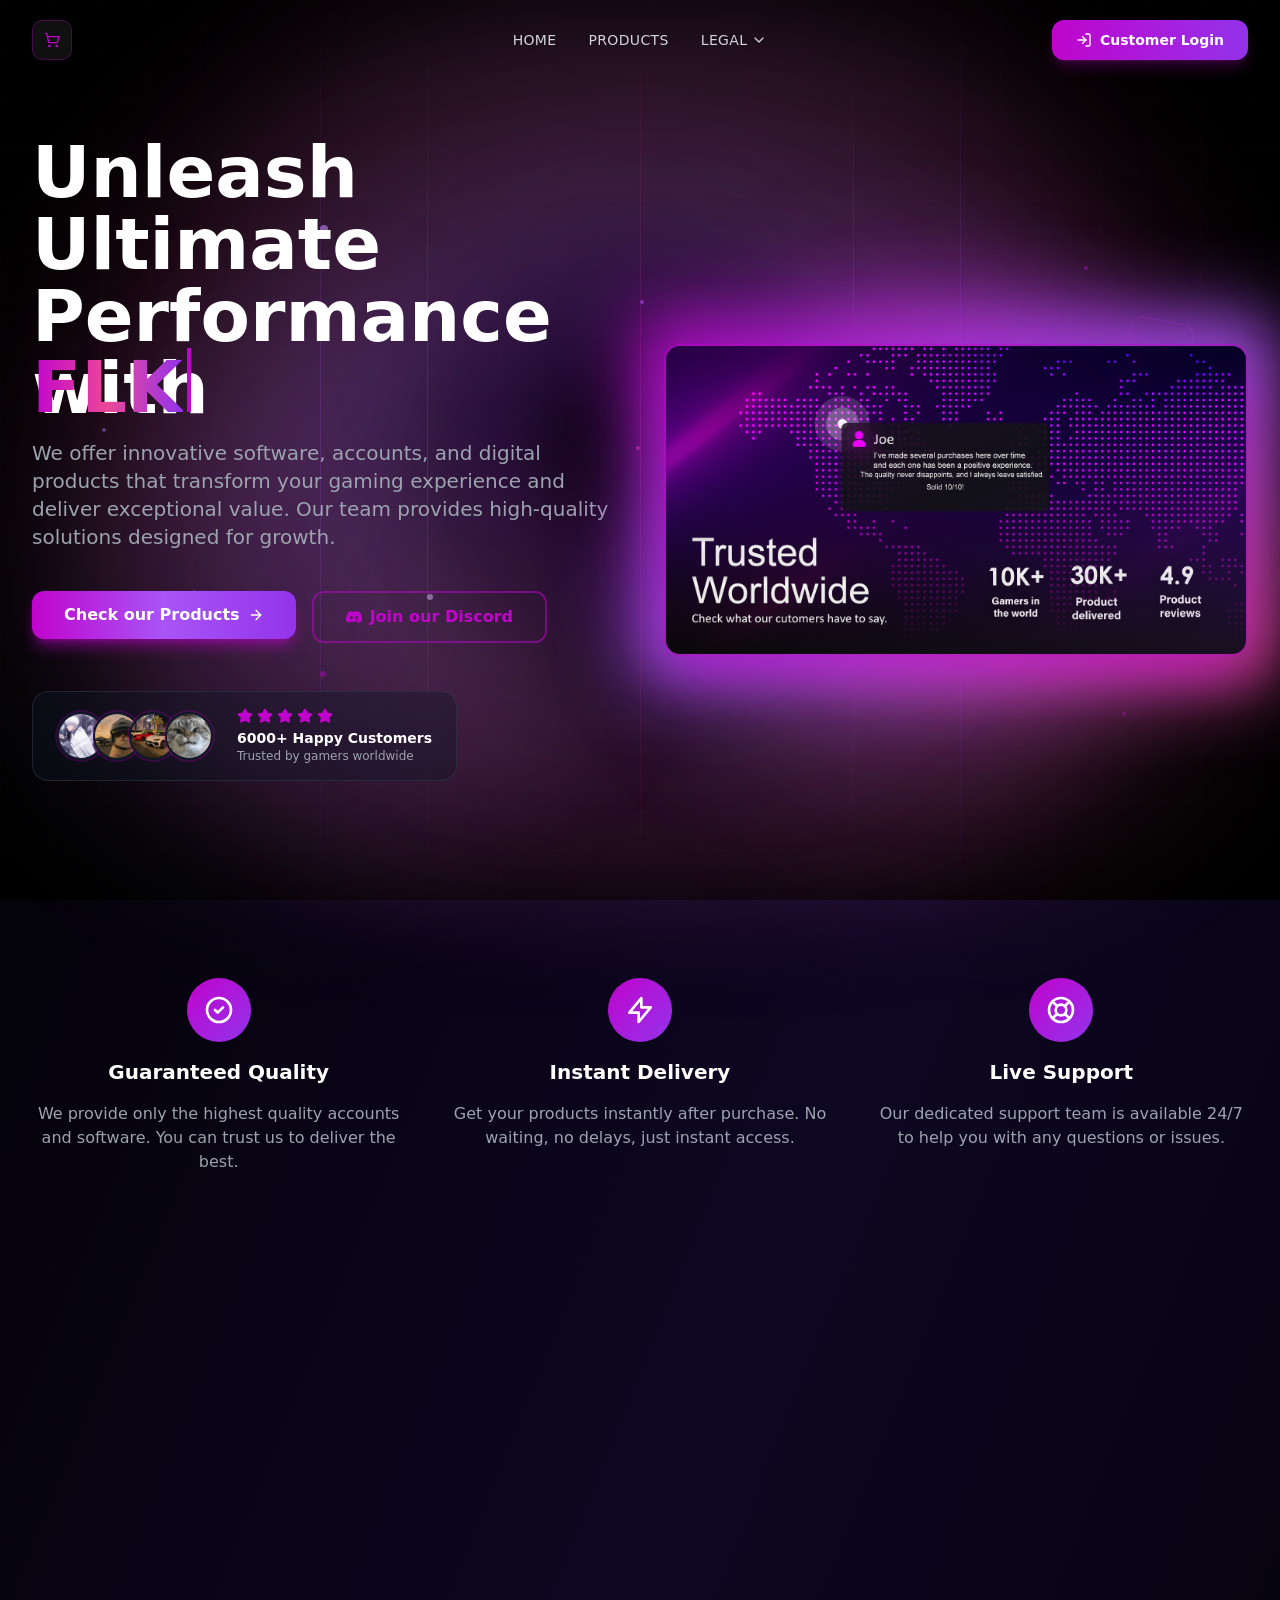
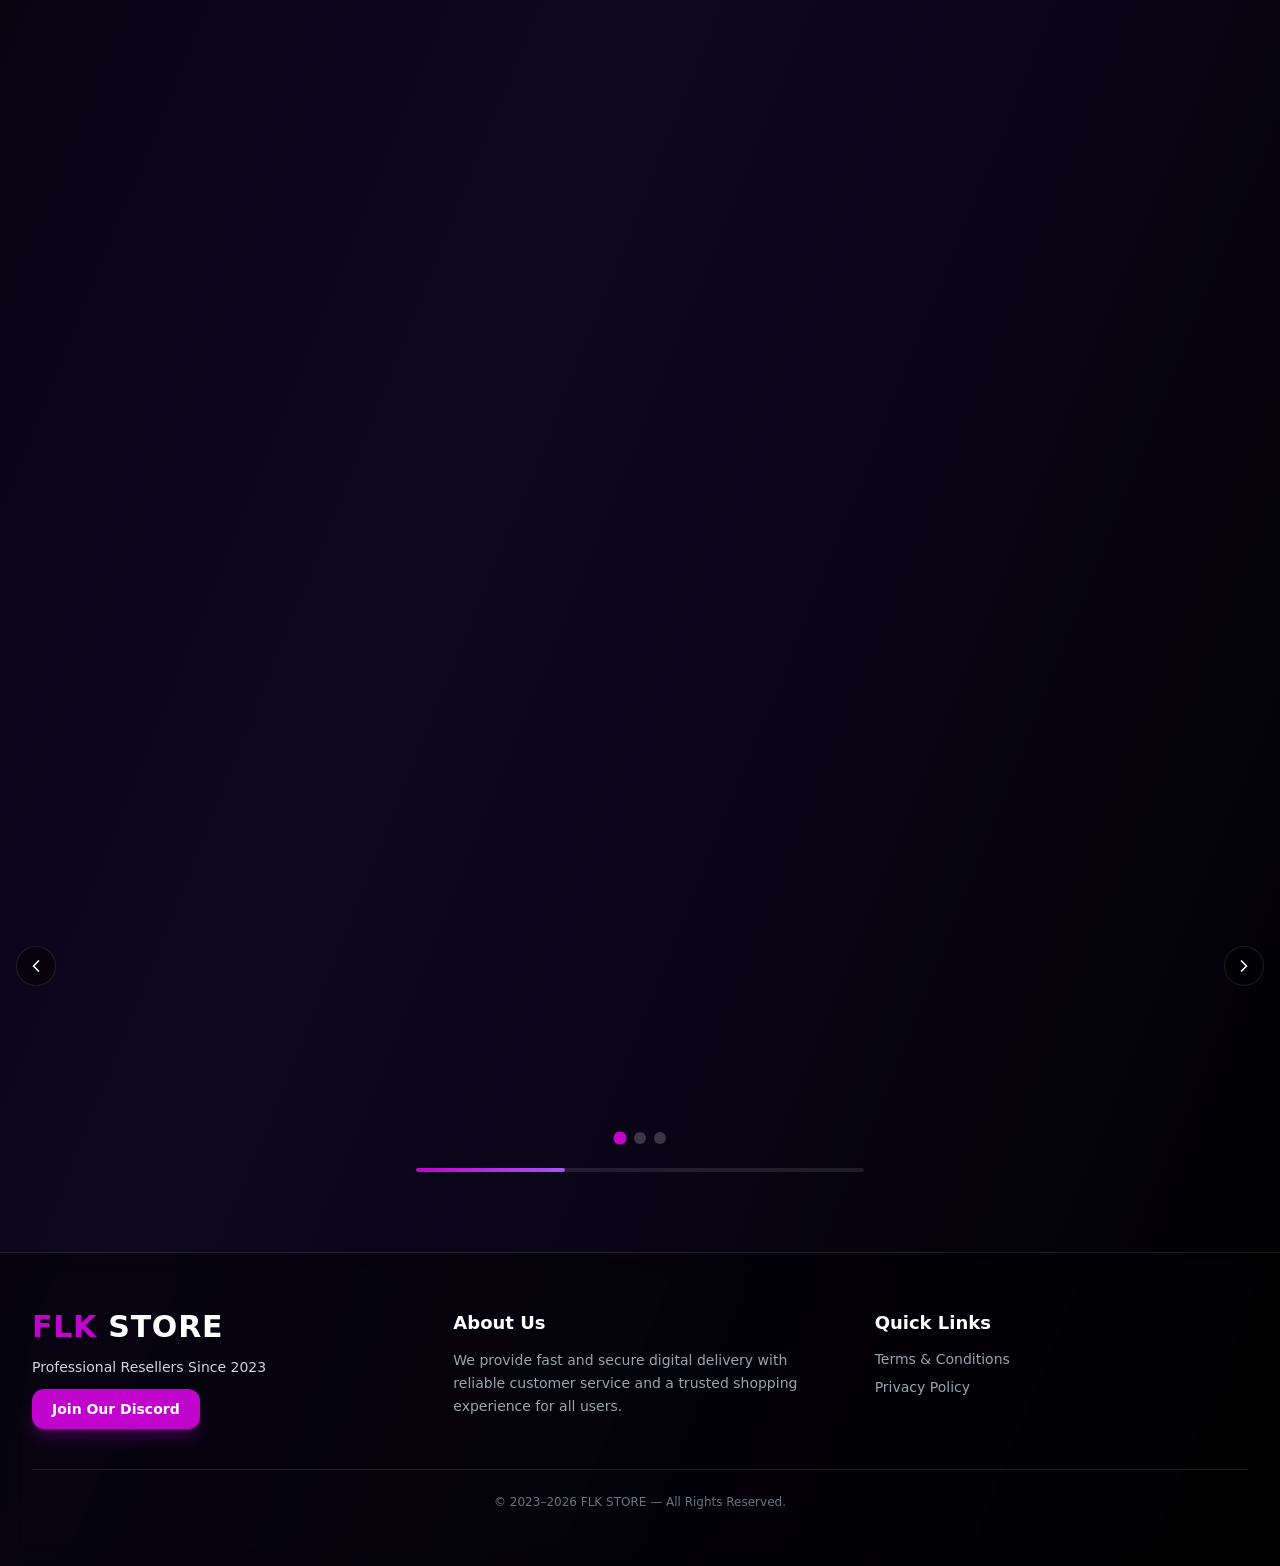
==== commit 87b3dd7e: "Add files via upload" ====
--- a/index.html
+++ b/index.html
@@ -1,487 +1,7 @@
-<!DOCTYPE html>
-<html lang="en">
-
-<head>
-    <meta charSet="utf-8" />
-    <meta name="viewport" content="width=device-width, initial-scale=1" />
-    <link rel="preload" as="image" href="/banner.png" />
-    <link rel="stylesheet" href="/_next/static/css/de9bce1dd6dbd0f2.css" data-precedence="next" />
-    <link rel="preload" as="script" fetchPriority="low" href="/_next/static/chunks/webpack-e0b31a2163c2261e.js" />
-    <script src="/_next/static/chunks/11eacf67-79d2bbf8ab0b4744.js" async=""></script>
-    <script src="/_next/static/chunks/954-3ca1004005340baa.js" async=""></script>
-    <script src="/_next/static/chunks/main-app-cab89fa599454fd8.js" async=""></script>
-    <script src="/_next/static/chunks/384-a0c7c25347a86d65.js" async=""></script>
-    <script src="/_next/static/chunks/186-afc89db6675ad347.js" async=""></script>
-    <script src="/_next/static/chunks/app/layout-b63358d1f977bb8a.js" async=""></script>
-    <script src="/_next/static/chunks/360-4e1eeca99f76d18b.js" async=""></script>
-    <script src="/_next/static/chunks/178-5fdf61aa48875d8f.js" async=""></script>
-    <script src="/_next/static/chunks/768-0c957bb5317f5568.js" async=""></script>
-    <script src="/_next/static/chunks/app/page-f5db3fc594ba7ca4.js" async=""></script>
-    <link rel="icon" href="/flk-logo.png" sizes="any" />
-    <link rel="shortcut icon" href="/flk-logo.png" />
-    <link rel="apple-touch-icon" href="/flk-logo.png" />
-    <title>FLK</title>
-    <meta name="description" content="Your #1 Destination for Digital Goods. 50,000+ Sales and still counting. 5,000+ Satisfied Customers. 4.9/5 Average Rating - Trusted by thousands." />
-    <meta name="generator" content="FLK Store" />
-    <meta property="og:title" content="FLK" />
-    <meta property="og:description" content="Your #1 Destination for Digital Goods - Trusted by thousands." />
-    <meta property="og:url" content="https://flkstore.com/" />
-    <meta property="og:site_name" content="FLK " />
-    <meta property="og:locale" content="en_US" />
-    <meta property="og:image" content="https://www.flkstore.com/kokot.png" />
-    <meta property="og:image:width" content="1200" />
-    <meta property="og:image:height" content="630" />
-    <meta property="og:image:alt" content="FLK Store Logo" />
-    <meta property="og:type" content="website" />
-    <meta name="twitter:card" content="summary_large_image" />
-    <meta name="twitter:title" content="FLK" />
-    <meta name="twitter:description" content="Your #1 Destination for Digital Goods - Trusted by thousands." />
-    <meta name="twitter:image" content="https://www.flkstore.com/kokot.png" />
-    <meta name="twitter:image:width" content="1200" />
-    <meta name="twitter:image:height" content="630" />
-    <meta name="twitter:image:alt" content="FLK Store Logo" />
-    <link rel="shortcut icon" href="/flk-logo.png" />
-    <link rel="icon" href="/flk-logo.png" sizes="any" />
-    <link rel="apple-touch-icon" href="/flk-logo.png" />
-    <script src="/_next/static/chunks/polyfills-42372ed130431b0a.js" noModule=""></script>
-</head>
-
-<body class="font-sans antialiased">
-    <!--$-->
-    <div class="jsx-c2c738b09d322573 min-h-screen relative overflow-hidden bg-gradient-to-br from-black via-purple-950/20 to-black">
-        <div class="jsx-c2c738b09d322573 fixed inset-0">
-            <div class="jsx-c2c738b09d322573 absolute inset-0 bg-black"></div>
-            <div class="jsx-c2c738b09d322573 absolute inset-0">
-                <div class="jsx-c2c738b09d322573 absolute top-1/2 left-1/2 transform -translate-x-1/2 -translate-y-1/2 w-[1200px] h-[900px] bg-gradient-radial from-purple-500/25 via-pink-500/15 to-transparent rounded-full blur-3xl animate-pulse-slow"></div>
-                <div class="jsx-c2c738b09d322573 absolute top-0 left-1/2 transform -translate-x-1/2 w-[900px] h-[700px] bg-gradient-radial from-purple-400/20 via-pink-400/12 to-transparent rounded-full blur-3xl animate-float"></div>
-                <div class="jsx-c2c738b09d322573 absolute bottom-0 left-1/2 transform -translate-x-1/2 w-[1000px] h-[700px] bg-gradient-radial from-pink-500/18 via-purple-500/10 to-transparent rounded-full blur-3xl animate-float-delayed"></div>
-                <div class="jsx-c2c738b09d322573 absolute top-1/3 left-0 w-[600px] h-[600px] bg-gradient-radial from-purple-400/15 via-pink-400/8 to-transparent rounded-full blur-3xl animate-float-slow"></div>
-                <div class="jsx-c2c738b09d322573 absolute top-1/3 right-0 w-[600px] h-[600px] bg-gradient-radial from-pink-400/15 via-purple-400/8 to-transparent rounded-full blur-3xl animate-float-slow-delayed"></div>
-                <div class="jsx-c2c738b09d322573 absolute top-1/4 left-1/3 w-[400px] h-[400px] bg-gradient-radial from-pink-300/12 to-transparent rounded-full blur-2xl animate-pulse-slower"></div>
-                <div class="jsx-c2c738b09d322573 absolute bottom-1/4 right-1/3 w-[400px] h-[400px] bg-gradient-radial from-purple-300/12 to-transparent rounded-full blur-2xl animate-pulse-slower"></div>
-                <div class="jsx-c2c738b09d322573 absolute top-1/2 left-1/4 w-[350px] h-[350px] bg-gradient-radial from-pink-400/10 to-transparent rounded-full blur-2xl animate-pulse-slow"></div>
-                <div class="jsx-c2c738b09d322573 absolute top-1/2 right-1/4 w-[350px] h-[350px] bg-gradient-radial from-purple-400/10 to-transparent rounded-full blur-2xl animate-pulse-slow"></div>
-            </div>
-            <div style="background-image:linear-gradient(rgba(168, 85, 247, 0.6) 1px, transparent 1px),
-          linear-gradient(90deg, rgba(236, 72, 153, 0.6) 1px, transparent 1px);background-size:50px 50px" class="jsx-c2c738b09d322573 absolute inset-0 opacity-[0.025]"></div>
-            <div class="jsx-c2c738b09d322573 absolute inset-0 overflow-hidden opacity-40">
-                <div class="jsx-c2c738b09d322573 absolute top-0 left-1/4 w-px h-full bg-gradient-to-b from-transparent via-purple-500/50 to-transparent animate-streak"></div>
-                <div class="jsx-c2c738b09d322573 absolute top-0 left-1/2 w-px h-full bg-gradient-to-b from-transparent via-pink-500/50 to-transparent animate-streak-delayed"></div>
-                <div class="jsx-c2c738b09d322573 absolute top-0 left-3/4 w-px h-full bg-gradient-to-b from-transparent via-purple-500/50 to-transparent animate-streak-slow"></div>
-                <div class="jsx-c2c738b09d322573 absolute top-0 left-1/3 w-px h-full bg-gradient-to-b from-transparent via-pink-400/40 to-transparent animate-streak"></div>
-                <div class="jsx-c2c738b09d322573 absolute top-0 left-2/3 w-px h-full bg-gradient-to-b from-transparent via-purple-400/40 to-transparent animate-streak-delayed"></div>
-            </div>
-            <div class="jsx-c2c738b09d322573 absolute inset-0 overflow-hidden">
-                <div class="jsx-c2c738b09d322573 absolute top-1/4 left-1/4 w-2 h-2 bg-purple-400/60 rounded-full animate-float-particle shadow-lg shadow-purple-500/50"></div>
-                <div class="jsx-c2c738b09d322573 absolute top-1/2 right-1/4 w-2 h-2 bg-pink-400/60 rounded-full animate-float-particle-delayed shadow-lg shadow-pink-500/50"></div>
-                <div class="jsx-c2c738b09d322573 absolute bottom-1/3 left-1/3 w-1.5 h-1.5 bg-purple-300/50 rounded-full animate-float-particle-slow shadow-lg shadow-purple-400/50"></div>
-                <div class="jsx-c2c738b09d322573 absolute top-2/3 right-1/3 w-1.5 h-1.5 bg-pink-300/50 rounded-full animate-float-particle-slower shadow-lg shadow-pink-400/50"></div>
-                <div class="jsx-c2c738b09d322573 absolute top-1/3 left-1/2 w-1 h-1 bg-purple-500/60 rounded-full animate-float-particle shadow-md shadow-purple-500/50"></div>
-                <div class="jsx-c2c738b09d322573 absolute bottom-1/2 right-1/2 w-1 h-1 bg-pink-500/60 rounded-full animate-float-particle-delayed shadow-md shadow-pink-500/50"></div>
-            </div>
-        </div>
-        <div class="jsx-c2c738b09d322573 relative z-10">
-            <div class="fixed bottom-6 right-6 z-[100] w-[380px] max-w-[calc(100vw-3rem)] transition-all duration-500 opacity-0 translate-y-8 pointer-events-none">
-                <div class="relative bg-gradient-to-br from-gray-900 via-gray-900 to-gray-950 rounded-xl border border-white/10 shadow-2xl overflow-hidden">
-                    <div class="absolute inset-0 overflow-hidden pointer-events-none">
-                        <div class="absolute -top-12 -right-12 w-32 h-32 bg-purple-500/20 rounded-full blur-2xl"></div>
-                        <div class="absolute -bottom-8 -left-8 w-24 h-24 bg-pink-500/20 rounded-full blur-2xl"></div>
-                    </div><button class="absolute top-3 right-3 z-10 p-1.5 rounded-full bg-white/10 hover:bg-white/20 text-white transition-colors duration-200" aria-label="Dismiss temporarily" title="Dismiss (will show again)"><svg xmlns="http://www.w3.org/2000/svg" width="24" height="24" viewBox="0 0 24 24" fill="none" stroke="currentColor" stroke-width="2" stroke-linecap="round" stroke-linejoin="round" class="lucide lucide-x w-4 h-4"><path d="M18 6 6 18"></path><path d="m6 6 12 12"></path></svg></button>
-                    <div
-                        class="relative p-5">
-                        <div class="flex items-start gap-3 mb-3">
-                            <div class="flex-shrink-0">
-                                <div class="relative">
-                                    <div class="absolute inset-0 bg-gradient-to-r from-purple-500 to-pink-500 rounded-lg blur-md opacity-50"></div>
-                                    <div class="relative bg-gradient-to-r from-purple-500 to-pink-500 p-2 rounded-lg"><svg xmlns="http://www.w3.org/2000/svg" width="24" height="24" viewBox="0 0 24 24" fill="none" stroke="currentColor" stroke-width="2" stroke-linecap="round" stroke-linejoin="round" class="lucide lucide-gift w-5 h-5 text-white"><rect x="3" y="8" width="18" height="4" rx="1"></rect><path d="M12 8v13"></path><path d="M19 12v7a2 2 0 0 1-2 2H7a2 2 0 0 1-2-2v-7"></path><path d="M7.5 8a2.5 2.5 0 0 1 0-5A4.8 8 0 0 1 12 8a4.8 8 0 0 1 4.5-5 2.5 2.5 0 0 1 0 5"></path></svg></div>
-                                </div>
-                            </div>
-                            <div class="flex-1 min-w-0">
-                                <h3 class="text-lg font-bold text-white mb-1">Special Offer! 🎉</h3>
-                                <p class="text-gray-400 text-sm leading-relaxed">Use coupon code &quot;susano20&quot; to get 20% off Susano FiveM</p>
-                            </div>
-                        </div>
-                        <div class="bg-gray-800/50 rounded-lg p-3 mb-3 border border-white/10">
-                            <div class="flex items-center justify-between gap-2">
-                                <div class="flex-1">
-                                    <p class="text-gray-400 text-xs mb-1">Coupon Code</p>
-                                    <p class="text-white font-bold text-lg tracking-wider font-mono">susano20</p>
-                                </div><button class="flex items-center gap-2 bg-white/10 hover:bg-white/20 text-white px-3 py-2 rounded-lg transition-all duration-200 text-sm font-semibold"><svg xmlns="http://www.w3.org/2000/svg" width="24" height="24" viewBox="0 0 24 24" fill="none" stroke="currentColor" stroke-width="2" stroke-linecap="round" stroke-linejoin="round" class="lucide lucide-copy w-4 h-4"><rect width="14" height="14" x="8" y="8" rx="2" ry="2"></rect><path d="M4 16c-1.1 0-2-.9-2-2V4c0-1.1.9-2 2-2h10c1.1 0 2 .9 2 2"></path></svg>Copy</button></div>
-                        </div>
-                        <div class="flex items-center justify-center gap-4 mb-3 py-2">
-                            <div class="flex items-center gap-1.5 text-yellow-400 text-xs"><svg xmlns="http://www.w3.org/2000/svg" width="24" height="24" viewBox="0 0 24 24" fill="none" stroke="currentColor" stroke-width="2" stroke-linecap="round" stroke-linejoin="round" class="lucide lucide-zap w-4 h-4"><path d="M4 14a1 1 0 0 1-.78-1.63l9.9-10.2a.5.5 0 0 1 .86.46l-1.92 6.02A1 1 0 0 0 13 10h7a1 1 0 0 1 .78 1.63l-9.9 10.2a.5.5 0 0 1-.86-.46l1.92-6.02A1 1 0 0 0 11 14z"></path></svg>
-                                <span
-                                    class="font-semibold">Fast Delivery</span>
-                            </div>
-                            <div class="w-px h-4 bg-white/10"></div>
-                            <div class="flex items-center gap-1.5 text-purple-400 text-xs"><svg xmlns="http://www.w3.org/2000/svg" width="24" height="24" viewBox="0 0 24 24" fill="none" stroke="currentColor" stroke-width="2" stroke-linecap="round" stroke-linejoin="round" class="lucide lucide-sparkles w-4 h-4"><path d="M9.937 15.5A2 2 0 0 0 8.5 14.063l-6.135-1.582a.5.5 0 0 1 0-.962L8.5 9.936A2 2 0 0 0 9.937 8.5l1.582-6.135a.5.5 0 0 1 .963 0L14.063 8.5A2 2 0 0 0 15.5 9.937l6.135 1.581a.5.5 0 0 1 0 .964L15.5 14.063a2 2 0 0 0-1.437 1.437l-1.582 6.135a.5.5 0 0 1-.963 0z"></path><path d="M20 3v4"></path><path d="M22 5h-4"></path><path d="M4 17v2"></path><path d="M5 18H3"></path></svg>
-                                <span
-                                    class="font-semibold">Premium</span>
-                            </div>
-                        </div>
-                        <div class="flex flex-col gap-2"><a class="bg-gradient-to-r from-[#c004cc] to-purple-600 hover:from-[#d010dd] hover:to-purple-700 text-white font-bold py-3 px-4 rounded-lg text-center transition-all duration-300 shadow-lg shadow-[#c004cc]/30 hover:shadow-xl hover:shadow-[#c004cc]/40 text-sm"
-                                href="https://www.flkstore.com/products/susano">BUY NOW</a></div>
-                </div>
-                <div class="h-1 bg-gradient-to-r from-purple-500 via-pink-500 to-purple-500"></div>
-            </div>
-        </div>
-        <header class="fixed w-full z-50 top-0 transition-all duration-300 bg-transparent">
-            <div class="max-w-7xl mx-auto px-4 sm:px-6 lg:px-8">
-                <div class="flex items-center justify-between h-20">
-                    <div class="flex items-center w-[120px]"><button class="inline-flex items-center justify-center gap-2 whitespace-nowrap rounded-md text-sm font-medium ring-offset-background transition-colors focus-visible:outline-none focus-visible:ring-2 focus-visible:ring-ring focus-visible:ring-offset-2 disabled:pointer-events-none disabled:opacity-50 [&amp;_svg]:pointer-events-none [&amp;_svg]:size-4 [&amp;_svg]:shrink-0 border bg-background hover:text-accent-foreground h-10 w-10 relative border-[#c004cc]/30 text-[#c004cc] hover:bg-[#c004cc]/10 hover:border-[#c004cc]/50"
-                            aria-label="View Cart"><svg xmlns="http://www.w3.org/2000/svg" width="24" height="24" viewBox="0 0 24 24" fill="none" stroke="currentColor" stroke-width="2" stroke-linecap="round" stroke-linejoin="round" class="lucide lucide-shopping-cart w-5 h-5"><circle cx="8" cy="21" r="1"></circle><circle cx="19" cy="21" r="1"></circle><path d="M2.05 2.05h2l2.66 12.42a2 2 0 0 0 2 1.58h9.78a2 2 0 0 0 1.95-1.57l1.65-7.43H5.12"></path></svg></button></div>
-                    <nav
-                        class="hidden md:flex items-center space-x-8 flex-1 justify-center"><a class="relative text-gray-300 hover:text-white transition-colors duration-200 font-medium text-sm uppercase tracking-wide group" href="/">Home<span class="absolute bottom-0 left-0 w-0 h-0.5 bg-gradient-to-r from-[#c004cc] to-purple-500 group-hover:w-full transition-all duration-300"></span></a>
-                        <a
-                            class="relative text-gray-300 hover:text-white transition-colors duration-200 font-medium text-sm uppercase tracking-wide group" href="/products">Products<span class="absolute bottom-0 left-0 w-0 h-0.5 bg-gradient-to-r from-[#c004cc] to-purple-500 group-hover:w-full transition-all duration-300"></span></a>
-                            <div class="relative legal-dropdown"><button class="relative text-gray-300 hover:text-white transition-colors duration-200 font-medium text-sm flex items-center gap-1 group uppercase tracking-wide">Legal<svg xmlns="http://www.w3.org/2000/svg" width="24" height="24" viewBox="0 0 24 24" fill="none" stroke="currentColor" stroke-width="2" stroke-linecap="round" stroke-linejoin="round" class="lucide lucide-chevron-down w-4 h-4 transition-transform duration-200"><path d="m6 9 6 6 6-6"></path></svg><span class="absolute bottom-0 left-0 w-0 h-0.5 bg-gradient-to-r from-[#c004cc] to-purple-500 group-hover:w-full transition-all duration-300"></span></button></div>
-                            </nav>
-                            <div class="flex items-center gap-4 w-[120px] justify-end"><a aria-label="Customer Login" class="justify-center whitespace-nowrap text-sm ring-offset-background focus-visible:outline-none focus-visible:ring-2 focus-visible:ring-ring focus-visible:ring-offset-2 disabled:pointer-events-none disabled:opacity-50 [&amp;_svg]:pointer-events-none [&amp;_svg]:size-4 [&amp;_svg]:shrink-0 bg-primary hover:bg-primary/90 h-10 hidden md:flex items-center gap-2 bg-gradient-to-r from-[#c004cc] to-purple-600 hover:from-[#d010dd] hover:to-purple-700 text-white font-semibold px-6 py-2.5 rounded-lg shadow-lg shadow-[#c004cc]/25 transition-all duration-200 hover:scale-105"
-                                    href="https://flk.mysellauth.com/?login=1"><svg xmlns="http://www.w3.org/2000/svg" width="24" height="24" viewBox="0 0 24 24" fill="none" stroke="currentColor" stroke-width="2" stroke-linecap="round" stroke-linejoin="round" class="lucide lucide-log-in w-4 h-4"><path d="M15 3h4a2 2 0 0 1 2 2v14a2 2 0 0 1-2 2h-4"></path><polyline points="10 17 15 12 10 7"></polyline><line x1="15" x2="3" y1="12" y2="12"></line></svg><span>Customer Login</span></a>
-                                <button
-                                    class="inline-flex items-center justify-center gap-2 whitespace-nowrap rounded-md text-sm font-medium ring-offset-background focus-visible:outline-none focus-visible:ring-2 focus-visible:ring-ring focus-visible:ring-offset-2 disabled:pointer-events-none disabled:opacity-50 [&amp;_svg]:pointer-events-none [&amp;_svg]:size-4 [&amp;_svg]:shrink-0 h-10 w-10 md:hidden text-white hover:text-[#c004cc] hover:bg-white/5 transition-all duration-200"
-                                    aria-label="Open menu"><svg xmlns="http://www.w3.org/2000/svg" width="24" height="24" viewBox="0 0 24 24" fill="none" stroke="currentColor" stroke-width="2" stroke-linecap="round" stroke-linejoin="round" class="lucide lucide-menu w-6 h-6"><line x1="4" x2="20" y1="12" y2="12"></line><line x1="4" x2="20" y1="6" y2="6"></line><line x1="4" x2="20" y1="18" y2="18"></line></svg></button>
-                            </div>
-                </div>
-            </div>
-        </header>
-        <main class="jsx-c2c738b09d322573 pt-[104px]">
-            <section class="jsx-1c76bbbd2e39a594 relative px-4 sm:px-6 lg:px-8 py-12 sm:py-16 lg:py-24 min-h-[90vh] overflow-hidden">
-                <div class="jsx-1c76bbbd2e39a594 absolute inset-0 overflow-hidden pointer-events-none">
-                    <div class="jsx-1c76bbbd2e39a594 absolute top-[15%] left-[10%] w-1 h-1 bg-[#c004cc]/40 rounded-full animate-pulse"></div>
-                    <div class="jsx-1c76bbbd2e39a594 absolute top-[25%] left-[20%] w-1.5 h-1.5 bg-[#c004cc]/30 rounded-full animate-pulse delay-300"></div>
-                    <div class="jsx-1c76bbbd2e39a594 absolute top-[40%] left-[8%] w-1 h-1 bg-purple-400/40 rounded-full animate-pulse delay-500"></div>
-                    <div class="jsx-1c76bbbd2e39a594 absolute top-[60%] left-[15%] w-1 h-1 bg-pink-400/30 rounded-full animate-pulse delay-700"></div>
-                    <div class="jsx-1c76bbbd2e39a594 absolute top-[70%] left-[25%] w-1.5 h-1.5 bg-[#c004cc]/40 rounded-full animate-pulse delay-200"></div>
-                    <div class="jsx-1c76bbbd2e39a594 absolute top-[20%] right-[15%] w-1 h-1 bg-[#c004cc]/40 rounded-full animate-pulse delay-400"></div>
-                    <div class="jsx-1c76bbbd2e39a594 absolute top-[35%] right-[8%] w-1.5 h-1.5 bg-purple-400/30 rounded-full animate-pulse delay-600"></div>
-                    <div class="jsx-1c76bbbd2e39a594 absolute top-[55%] right-[20%] w-1 h-1 bg-pink-400/40 rounded-full animate-pulse delay-100"></div>
-                    <div class="jsx-1c76bbbd2e39a594 absolute top-[75%] right-[12%] w-1 h-1 bg-[#c004cc]/30 rounded-full animate-pulse delay-800"></div>
-                </div>
-                <div class="jsx-1c76bbbd2e39a594 max-w-7xl mx-auto relative z-10">
-                    <div class="jsx-1c76bbbd2e39a594 grid lg:grid-cols-2 gap-8 lg:gap-12 items-center">
-                        <div class="jsx-1c76bbbd2e39a594 space-y-6 lg:space-y-8 transition-all duration-1000 opacity-0 -translate-x-10">
-                            <div class="jsx-1c76bbbd2e39a594 space-y-4">
-                                <div class="jsx-1c76bbbd2e39a594 min-h-[140px] sm:min-h-[160px] lg:min-h-[200px]">
-                                    <h1 class="jsx-1c76bbbd2e39a594 text-4xl sm:text-5xl lg:text-6xl xl:text-7xl font-bold leading-tight text-left"><span class="jsx-1c76bbbd2e39a594 block text-white transition-all duration-500 ease-in-out h-[80px] sm:h-[90px] lg:h-[120px] flex items-center">Unleash Ultimate Performance with<!-- --> </span><span class="jsx-1c76bbbd2e39a594 inline-block mt-2"><span class="jsx-1c76bbbd2e39a594 bg-gradient-to-r from-[#c004cc] via-pink-500 to-purple-600 bg-clip-text text-transparent">FLK.</span></span>
-                                    </h1>
-                                </div>
-                                <p class="jsx-1c76bbbd2e39a594 text-lg lg:text-xl text-gray-400 leading-relaxed">We offer innovative software, accounts, and digital products that transform your gaming experience and deliver exceptional value. Our team provides high-quality solutions designed for growth.</p>
-                            </div>
-                            <div class="jsx-1c76bbbd2e39a594 flex flex-col sm:flex-row gap-4 pt-2"><button class="inline-flex items-center justify-center gap-2 whitespace-nowrap ring-offset-background focus-visible:outline-none focus-visible:ring-2 focus-visible:ring-ring focus-visible:ring-offset-2 disabled:pointer-events-none disabled:opacity-50 [&amp;_svg]:pointer-events-none [&amp;_svg]:size-4 [&amp;_svg]:shrink-0 bg-primary hover:bg-primary/90 h-10 group relative bg-gradient-to-r from-[#c004cc] via-purple-500 to-purple-600 hover:from-[#d010dd] hover:via-purple-600 hover:to-purple-700 text-white shadow-lg shadow-[#c004cc]/50 hover:shadow-xl hover:shadow-[#c004cc]/60 px-8 py-6 text-base font-semibold transition-all duration-300 rounded-lg transform hover:scale-[1.02] hover:-translate-y-0.5"><span class="jsx-1c76bbbd2e39a594 relative z-10 flex items-center gap-2 justify-center">Check our Products<svg xmlns="http://www.w3.org/2000/svg" width="24" height="24" viewBox="0 0 24 24" fill="none" stroke="currentColor" stroke-width="2" stroke-linecap="round" stroke-linejoin="round" class="lucide lucide-arrow-right w-5 h-5 group-hover:translate-x-1 transition-transform"><path d="M5 12h14"></path><path d="m12 5 7 7-7 7"></path></svg></span></button>
-                                <button
-                                    class="inline-flex items-center justify-center gap-2 whitespace-nowrap ring-offset-background focus-visible:outline-none focus-visible:ring-2 focus-visible:ring-ring focus-visible:ring-offset-2 disabled:pointer-events-none disabled:opacity-50 [&amp;_svg]:pointer-events-none [&amp;_svg]:size-4 [&amp;_svg]:shrink-0 hover:text-accent-foreground h-10 group border-2 border-[#c004cc]/50 text-[#c004cc] hover:bg-[#c004cc]/10 hover:border-[#c004cc] transition-all duration-300 bg-transparent px-8 py-6 text-base rounded-lg font-semibold transform hover:scale-[1.02] hover:-translate-y-0.5"><span class="jsx-1c76bbbd2e39a594 flex items-center gap-2 justify-center"><svg class="w-5 h-5 group-hover:scale-110 transition-transform" viewBox="0 0 24 24" fill="currentColor" xmlns="http://www.w3.org/2000/svg"><path d="M20.317 4.37a19.791 19.791 0 0 0-4.885-1.515a.074.074 0 0 0-.079.037c-.21.375-.444.864-.608 1.25a18.27 18.27 0 0 0-5.487 0a12.64 12.64 0 0 0-.617-1.25a.077.077 0 0 0-.079-.037A19.736 19.736 0 0 0 3.677 4.37a.07.07 0 0 0-.032.027C.533 9.046-.32 13.58.099 18.057a.082.082 0 0 0 .031.057a19.9 19.9 0 0 0 5.993 3.03a.078.078 0 0 0 .084-.028a14.09 14.09 0 0 0 1.226-1.994a.076.076 0 0 0-.041-.106a13.107 13.107 0 0 1-1.872-.892a.077.077 0 0 1-.008-.128a10.2 10.2 0 0 0 .372-.292a.074.074 0 0 1 .077-.01c3.928 1.793 8.18 1.793 12.062 0a.074.074 0 0 1 .078.01c.12.098.246.198.373.292a.077.077 0 0 1-.006.127a12.299 12.299 0 0 1-1.873.892a.077.077 0 0 0-.041.107c.36.698.772 1.362 1.225 1.993a.076.076 0 0 0 .084.028a19.839 19.839 0 0 0 6.002-3.03a.077.077 0 0 0 .032-.054c.5-5.177-.838-9.674-3.549-13.66a.061.061 0 0 0-.031-.03zM8.02 15.33c-1.183 0-2.157-1.085-2.157-2.419c0-1.333.956-2.419 2.157-2.419c1.21 0 2.176 1.096 2.157 2.42c0 1.333-.956 2.418-2.157 2.418zm7.975 0c-1.183 0-2.157-1.085-2.157-2.419c0-1.333.955-2.419 2.157-2.419c1.21 0 2.176 1.096 2.157 2.42c0 1.333-.946 2.418-2.157 2.418z"></path></svg>Join our Discord</span></button>
-                            </div>
-                            <div class="jsx-1c76bbbd2e39a594 pt-4">
-                                <div class="jsx-1c76bbbd2e39a594 inline-flex items-center gap-6 bg-gray-900/40 backdrop-blur-sm rounded-2xl px-6 py-4 border border-gray-700/50">
-                                    <div class="jsx-1c76bbbd2e39a594 flex -space-x-3">
-                                        <div class="jsx-1c76bbbd2e39a594 w-10 h-10 lg:w-12 lg:h-12 rounded-full border-2 border-gray-900 overflow-hidden relative ring-2 ring-[#c004cc]/20"><img alt="Customer 1" loading="lazy" decoding="async" data-nimg="fill" class="object-cover" style="position:absolute;height:100%;width:100%;left:0;top:0;right:0;bottom:0;color:transparent" src="/customer-1-new.webp"
-                                            /></div>
-                                        <div class="jsx-1c76bbbd2e39a594 w-10 h-10 lg:w-12 lg:h-12 rounded-full border-2 border-gray-900 overflow-hidden relative ring-2 ring-[#c004cc]/20"><img alt="Customer 2" loading="lazy" decoding="async" data-nimg="fill" class="object-cover" style="position:absolute;height:100%;width:100%;left:0;top:0;right:0;bottom:0;color:transparent" src="/customer-2-new.webp"
-                                            /></div>
-                                        <div class="jsx-1c76bbbd2e39a594 w-10 h-10 lg:w-12 lg:h-12 rounded-full border-2 border-gray-900 overflow-hidden relative ring-2 ring-[#c004cc]/20"><img alt="Customer 3" loading="lazy" decoding="async" data-nimg="fill" class="object-cover" style="position:absolute;height:100%;width:100%;left:0;top:0;right:0;bottom:0;color:transparent" src="/customer-3-new.webp"
-                                            /></div>
-                                        <div class="jsx-1c76bbbd2e39a594 w-10 h-10 lg:w-12 lg:h-12 rounded-full border-2 border-gray-900 overflow-hidden relative ring-2 ring-[#c004cc]/20"><img alt="Customer 4" loading="lazy" decoding="async" data-nimg="fill" class="object-cover" style="position:absolute;height:100%;width:100%;left:0;top:0;right:0;bottom:0;color:transparent" src="/customer-4-new.webp"
-                                            /></div>
-                                    </div>
-                                    <div class="jsx-1c76bbbd2e39a594 text-left">
-                                        <div class="jsx-1c76bbbd2e39a594 flex items-center gap-1 mb-1"><svg xmlns="http://www.w3.org/2000/svg" width="24" height="24" viewBox="0 0 24 24" fill="none" stroke="currentColor" stroke-width="2" stroke-linecap="round" stroke-linejoin="round" class="lucide lucide-star w-4 h-4 fill-[#c004cc] text-[#c004cc]"><path d="M11.525 2.295a.53.53 0 0 1 .95 0l2.31 4.679a2.123 2.123 0 0 0 1.595 1.16l5.166.756a.53.53 0 0 1 .294.904l-3.736 3.638a2.123 2.123 0 0 0-.611 1.878l.882 5.14a.53.53 0 0 1-.771.56l-4.618-2.428a2.122 2.122 0 0 0-1.973 0L6.396 21.01a.53.53 0 0 1-.77-.56l.881-5.139a2.122 2.122 0 0 0-.611-1.879L2.16 9.795a.53.53 0 0 1 .294-.906l5.165-.755a2.122 2.122 0 0 0 1.597-1.16z"></path></svg>
-                                            <svg
-                                                xmlns="http://www.w3.org/2000/svg" width="24" height="24" viewBox="0 0 24 24" fill="none" stroke="currentColor" stroke-width="2" stroke-linecap="round" stroke-linejoin="round" class="lucide lucide-star w-4 h-4 fill-[#c004cc] text-[#c004cc]">
-                                                <path d="M11.525 2.295a.53.53 0 0 1 .95 0l2.31 4.679a2.123 2.123 0 0 0 1.595 1.16l5.166.756a.53.53 0 0 1 .294.904l-3.736 3.638a2.123 2.123 0 0 0-.611 1.878l.882 5.14a.53.53 0 0 1-.771.56l-4.618-2.428a2.122 2.122 0 0 0-1.973 0L6.396 21.01a.53.53 0 0 1-.77-.56l.881-5.139a2.122 2.122 0 0 0-.611-1.879L2.16 9.795a.53.53 0 0 1 .294-.906l5.165-.755a2.122 2.122 0 0 0 1.597-1.16z"></path>
-                                                </svg><svg xmlns="http://www.w3.org/2000/svg" width="24" height="24" viewBox="0 0 24 24" fill="none" stroke="currentColor" stroke-width="2" stroke-linecap="round" stroke-linejoin="round" class="lucide lucide-star w-4 h-4 fill-[#c004cc] text-[#c004cc]"><path d="M11.525 2.295a.53.53 0 0 1 .95 0l2.31 4.679a2.123 2.123 0 0 0 1.595 1.16l5.166.756a.53.53 0 0 1 .294.904l-3.736 3.638a2.123 2.123 0 0 0-.611 1.878l.882 5.14a.53.53 0 0 1-.771.56l-4.618-2.428a2.122 2.122 0 0 0-1.973 0L6.396 21.01a.53.53 0 0 1-.77-.56l.881-5.139a2.122 2.122 0 0 0-.611-1.879L2.16 9.795a.53.53 0 0 1 .294-.906l5.165-.755a2.122 2.122 0 0 0 1.597-1.16z"></path></svg>
-                                                <svg
-                                                    xmlns="http://www.w3.org/2000/svg" width="24" height="24" viewBox="0 0 24 24" fill="none" stroke="currentColor" stroke-width="2" stroke-linecap="round" stroke-linejoin="round" class="lucide lucide-star w-4 h-4 fill-[#c004cc] text-[#c004cc]">
-                                                    <path d="M11.525 2.295a.53.53 0 0 1 .95 0l2.31 4.679a2.123 2.123 0 0 0 1.595 1.16l5.166.756a.53.53 0 0 1 .294.904l-3.736 3.638a2.123 2.123 0 0 0-.611 1.878l.882 5.14a.53.53 0 0 1-.771.56l-4.618-2.428a2.122 2.122 0 0 0-1.973 0L6.396 21.01a.53.53 0 0 1-.77-.56l.881-5.139a2.122 2.122 0 0 0-.611-1.879L2.16 9.795a.53.53 0 0 1 .294-.906l5.165-.755a2.122 2.122 0 0 0 1.597-1.16z"></path>
-                                                    </svg><svg xmlns="http://www.w3.org/2000/svg" width="24" height="24" viewBox="0 0 24 24" fill="none" stroke="currentColor" stroke-width="2" stroke-linecap="round" stroke-linejoin="round" class="lucide lucide-star w-4 h-4 fill-[#c004cc] text-[#c004cc]"><path d="M11.525 2.295a.53.53 0 0 1 .95 0l2.31 4.679a2.123 2.123 0 0 0 1.595 1.16l5.166.756a.53.53 0 0 1 .294.904l-3.736 3.638a2.123 2.123 0 0 0-.611 1.878l.882 5.14a.53.53 0 0 1-.771.56l-4.618-2.428a2.122 2.122 0 0 0-1.973 0L6.396 21.01a.53.53 0 0 1-.77-.56l.881-5.139a2.122 2.122 0 0 0-.611-1.879L2.16 9.795a.53.53 0 0 1 .294-.906l5.165-.755a2.122 2.122 0 0 0 1.597-1.16z"></path></svg></div>
-                                        <p
-                                            class="jsx-1c76bbbd2e39a594 text-white font-semibold text-sm">6000+
-                                            <!-- -->Happy Customers</p>
-                                            <p class="jsx-1c76bbbd2e39a594 text-gray-400 text-xs">Trusted by gamers worldwide</p>
-                                    </div>
-                                </div>
-                            </div>
-                        </div>
-                        <div class="jsx-1c76bbbd2e39a594 relative transition-all duration-1000 delay-300 opacity-0 translate-x-10">
-                            <div class="jsx-1c76bbbd2e39a594 relative w-full h-[400px] lg:h-[600px] flex items-center justify-center">
-                                <div class="jsx-1c76bbbd2e39a594 absolute w-[350px] h-[350px] lg:w-[450px] lg:h-[450px]">
-                                    <div class="jsx-1c76bbbd2e39a594 absolute inset-0 bg-gradient-to-br from-[#c004cc]/40 via-purple-500/30 to-pink-500/20 rounded-full blur-3xl animate-pulse-slow"></div>
-                                </div>
-                                <div class="jsx-1c76bbbd2e39a594 absolute w-[280px] h-[280px] lg:w-[350px] lg:h-[350px]">
-                                    <div class="jsx-1c76bbbd2e39a594 absolute inset-0 bg-gradient-to-tr from-purple-600/30 via-pink-500/20 to-transparent rounded-full blur-2xl animate-pulse-slow-delayed"></div>
-                                </div>
-                                <div class="jsx-1c76bbbd2e39a594 relative z-10">
-                                    <div class="jsx-1c76bbbd2e39a594 absolute inset-0 -m-8 bg-gradient-to-br from-[#c004cc] via-purple-500 to-pink-500 rounded-3xl blur-2xl opacity-70 animate-pulse-slow"></div>
-                                    <div class="jsx-1c76bbbd2e39a594 absolute inset-0 -m-4 bg-gradient-to-br from-[#c004cc] via-purple-500 to-pink-500 rounded-2xl blur-xl opacity-50"></div>
-                                    <div class="jsx-1c76bbbd2e39a594 relative rounded-2xl overflow-hidden border-2 border-[#c004cc]/50 shadow-2xl shadow-[#c004cc]/60">
-                                        <div class="jsx-1c76bbbd2e39a594 absolute inset-0 bg-gradient-to-br from-[#c004cc]/10 via-transparent to-purple-500/10 z-10 pointer-events-none"></div><img alt="Hero Image" width="600" height="400" decoding="async" data-nimg="1" class="w-full h-auto max-w-full" style="color:transparent" src="/banner.png" /></div>
-                                </div>
-                                <div class="jsx-1c76bbbd2e39a594 absolute top-[20%] right-[10%] w-16 h-16 border border-[#c004cc]/30 rounded-lg animate-float-slow rotate-12"></div>
-                                <div class="jsx-1c76bbbd2e39a594 absolute bottom-[25%] left-[10%] w-12 h-12 border border-purple-500/30 rounded-lg animate-float-slow -rotate-12"></div>
-                                <div class="jsx-1c76bbbd2e39a594 absolute top-[50%] right-[5%] w-10 h-10 bg-[#c004cc]/10 rounded animate-float-medium"></div>
-                            </div>
-                        </div>
-                    </div>
-                </div>
-            </section>
-            <section class="jsx-1c76bbbd2e39a594 relative px-4 sm:px-6 lg:px-8 py-12 lg:py-16">
-                <div class="jsx-1c76bbbd2e39a594 max-w-7xl mx-auto">
-                    <div class="jsx-1c76bbbd2e39a594 grid md:grid-cols-3 gap-8 lg:gap-12">
-                        <div class="jsx-1c76bbbd2e39a594 text-center space-y-4">
-                            <div class="jsx-1c76bbbd2e39a594 inline-flex items-center justify-center w-16 h-16 bg-gradient-to-br from-[#c004cc] to-purple-600 rounded-full"><svg fill="none" stroke="currentColor" viewBox="0 0 24 24" class="jsx-1c76bbbd2e39a594 w-8 h-8 text-white"><path stroke-linecap="round" stroke-linejoin="round" stroke-width="2" d="M9 12l2 2 4-4m6 2a9 9 0 11-18 0 9 9 0 0118 0z" class="jsx-1c76bbbd2e39a594"></path></svg></div>
-                            <h3
-                                class="jsx-1c76bbbd2e39a594 text-xl font-bold text-white">Guaranteed Quality</h3>
-                                <p class="jsx-1c76bbbd2e39a594 text-gray-400">We provide only the highest quality accounts and software. You can trust us to deliver the best.</p>
-                        </div>
-                        <div class="jsx-1c76bbbd2e39a594 text-center space-y-4">
-                            <div class="jsx-1c76bbbd2e39a594 inline-flex items-center justify-center w-16 h-16 bg-gradient-to-br from-[#c004cc] to-purple-600 rounded-full"><svg fill="none" stroke="currentColor" viewBox="0 0 24 24" class="jsx-1c76bbbd2e39a594 w-8 h-8 text-white"><path stroke-linecap="round" stroke-linejoin="round" stroke-width="2" d="M13 10V3L4 14h7v7l9-11h-7z" class="jsx-1c76bbbd2e39a594"></path></svg></div>
-                            <h3
-                                class="jsx-1c76bbbd2e39a594 text-xl font-bold text-white">Instant Delivery</h3>
-                                <p class="jsx-1c76bbbd2e39a594 text-gray-400">Get your products instantly after purchase. No waiting, no delays, just instant access.</p>
-                        </div>
-                        <div class="jsx-1c76bbbd2e39a594 text-center space-y-4">
-                            <div class="jsx-1c76bbbd2e39a594 inline-flex items-center justify-center w-16 h-16 bg-gradient-to-br from-[#c004cc] to-purple-600 rounded-full"><svg fill="none" stroke="currentColor" viewBox="0 0 24 24" class="jsx-1c76bbbd2e39a594 w-8 h-8 text-white"><path stroke-linecap="round" stroke-linejoin="round" stroke-width="2" d="M18.364 5.636l-3.536 3.536m0 5.656l3.536 3.536M9.172 9.172L5.636 5.636m3.536 9.192l-3.536 3.536M21 12a9 9 0 11-18 0 9 9 0 0118 0zm-5 0a4 4 0 11-8 0 4 4 0 018 0z" class="jsx-1c76bbbd2e39a594"></path></svg></div>
-                            <h3
-                                class="jsx-1c76bbbd2e39a594 text-xl font-bold text-white">Live Support</h3>
-                                <p class="jsx-1c76bbbd2e39a594 text-gray-400">Our dedicated support team is available 24/7 to help you with any questions or issues.</p>
-                        </div>
-                    </div>
-                </div>
-            </section>
-            <section id="featured-product" class="py-24 relative">
-                <div class="max-w-7xl mx-auto px-4 sm:px-6 lg:px-8">
-                    <div class="text-center mb-16 transition-all duration-500 opacity-0 translate-y-10"><button class="justify-center whitespace-nowrap text-sm font-medium ring-offset-background focus-visible:outline-none focus-visible:ring-2 focus-visible:ring-ring focus-visible:ring-offset-2 disabled:pointer-events-none disabled:opacity-50 [&amp;_svg]:pointer-events-none [&amp;_svg]:size-4 [&amp;_svg]:shrink-0 border hover:text-accent-foreground h-10 bg-gray-900 border-gray-700 text-gray-300 hover:bg-gray-800 hover:border-gray-600 transition-colors duration-200 px-6 py-2 rounded-lg flex items-center gap-2 mx-auto mb-8"><svg xmlns="http://www.w3.org/2000/svg" width="24" height="24" viewBox="0 0 24 24" fill="none" stroke="currentColor" stroke-width="2" stroke-linecap="round" stroke-linejoin="round" class="lucide lucide-shopping-bag w-4 h-4"><path d="M6 2 3 6v14a2 2 0 0 0 2 2h14a2 2 0 0 0 2-2V6l-3-4Z"></path><path d="M3 6h18"></path><path d="M16 10a4 4 0 0 1-8 0"></path></svg><span class="font-medium">SHOP</span></button>
-                        <div
-                            class="space-y-4">
-                            <h2 class="text-4xl md:text-5xl font-bold text-white">Customer Favorites</h2>
-                            <p class="text-gray-400 text-lg max-w-2xl mx-auto">Discover our most popular and trusted gaming tools</p>
-                    </div>
-                </div>
-                <div class="grid grid-cols-1 sm:grid-cols-2 lg:grid-cols-3 gap-8">
-                    <div class="group bg-gray-900 rounded-xl overflow-hidden border border-gray-800 hover:border-[#c004cc] transition-all duration-300 cursor-pointer opacity-0 translate-y-10" style="transition-delay:0ms">
-                        <div class="relative h-56 overflow-hidden bg-gray-800"><img alt="Susano" loading="lazy" decoding="async" data-nimg="fill" class="object-cover object-center transition-transform duration-300 group-hover:scale-105" style="position:absolute;height:100%;width:100%;left:0;top:0;right:0;bottom:0;color:transparent"
-                                src="/public.png" />
-                            <div class="absolute inset-0 bg-gradient-to-t from-black/60 to-transparent"></div>
-                            <div class="absolute top-4 left-4"><span class="bg-[#c004cc] text-white text-xs font-semibold px-3 py-1.5 rounded">Best Seller</span></div>
-                            <div class="absolute top-4 right-4"><span class="bg-green-600 text-white text-xs font-semibold px-3 py-1.5 rounded">Save <!-- -->50<!-- -->%</span></div>
-                        </div>
-                        <div class="p-6">
-                            <div class="flex items-center gap-2 mb-3">
-                                <div class="flex items-center"><svg xmlns="http://www.w3.org/2000/svg" width="24" height="24" viewBox="0 0 24 24" fill="none" stroke="currentColor" stroke-width="2" stroke-linecap="round" stroke-linejoin="round" class="lucide lucide-star w-4 h-4 fill-yellow-500 text-yellow-500"><path d="M11.525 2.295a.53.53 0 0 1 .95 0l2.31 4.679a2.123 2.123 0 0 0 1.595 1.16l5.166.756a.53.53 0 0 1 .294.904l-3.736 3.638a2.123 2.123 0 0 0-.611 1.878l.882 5.14a.53.53 0 0 1-.771.56l-4.618-2.428a2.122 2.122 0 0 0-1.973 0L6.396 21.01a.53.53 0 0 1-.77-.56l.881-5.139a2.122 2.122 0 0 0-.611-1.879L2.16 9.795a.53.53 0 0 1 .294-.906l5.165-.755a2.122 2.122 0 0 0 1.597-1.16z"></path></svg>
-                                    <svg
-                                        xmlns="http://www.w3.org/2000/svg" width="24" height="24" viewBox="0 0 24 24" fill="none" stroke="currentColor" stroke-width="2" stroke-linecap="round" stroke-linejoin="round" class="lucide lucide-star w-4 h-4 fill-yellow-500 text-yellow-500">
-                                        <path d="M11.525 2.295a.53.53 0 0 1 .95 0l2.31 4.679a2.123 2.123 0 0 0 1.595 1.16l5.166.756a.53.53 0 0 1 .294.904l-3.736 3.638a2.123 2.123 0 0 0-.611 1.878l.882 5.14a.53.53 0 0 1-.771.56l-4.618-2.428a2.122 2.122 0 0 0-1.973 0L6.396 21.01a.53.53 0 0 1-.77-.56l.881-5.139a2.122 2.122 0 0 0-.611-1.879L2.16 9.795a.53.53 0 0 1 .294-.906l5.165-.755a2.122 2.122 0 0 0 1.597-1.16z"></path>
-                                        </svg><svg xmlns="http://www.w3.org/2000/svg" width="24" height="24" viewBox="0 0 24 24" fill="none" stroke="currentColor" stroke-width="2" stroke-linecap="round" stroke-linejoin="round" class="lucide lucide-star w-4 h-4 fill-yellow-500 text-yellow-500"><path d="M11.525 2.295a.53.53 0 0 1 .95 0l2.31 4.679a2.123 2.123 0 0 0 1.595 1.16l5.166.756a.53.53 0 0 1 .294.904l-3.736 3.638a2.123 2.123 0 0 0-.611 1.878l.882 5.14a.53.53 0 0 1-.771.56l-4.618-2.428a2.122 2.122 0 0 0-1.973 0L6.396 21.01a.53.53 0 0 1-.77-.56l.881-5.139a2.122 2.122 0 0 0-.611-1.879L2.16 9.795a.53.53 0 0 1 .294-.906l5.165-.755a2.122 2.122 0 0 0 1.597-1.16z"></path></svg>
-                                        <svg
-                                            xmlns="http://www.w3.org/2000/svg" width="24" height="24" viewBox="0 0 24 24" fill="none" stroke="currentColor" stroke-width="2" stroke-linecap="round" stroke-linejoin="round" class="lucide lucide-star w-4 h-4 fill-yellow-500 text-yellow-500">
-                                            <path d="M11.525 2.295a.53.53 0 0 1 .95 0l2.31 4.679a2.123 2.123 0 0 0 1.595 1.16l5.166.756a.53.53 0 0 1 .294.904l-3.736 3.638a2.123 2.123 0 0 0-.611 1.878l.882 5.14a.53.53 0 0 1-.771.56l-4.618-2.428a2.122 2.122 0 0 0-1.973 0L6.396 21.01a.53.53 0 0 1-.77-.56l.881-5.139a2.122 2.122 0 0 0-.611-1.879L2.16 9.795a.53.53 0 0 1 .294-.906l5.165-.755a2.122 2.122 0 0 0 1.597-1.16z"></path>
-                                            </svg><svg xmlns="http://www.w3.org/2000/svg" width="24" height="24" viewBox="0 0 24 24" fill="none" stroke="currentColor" stroke-width="2" stroke-linecap="round" stroke-linejoin="round" class="lucide lucide-star w-4 h-4 fill-yellow-500 text-yellow-500"><path d="M11.525 2.295a.53.53 0 0 1 .95 0l2.31 4.679a2.123 2.123 0 0 0 1.595 1.16l5.166.756a.53.53 0 0 1 .294.904l-3.736 3.638a2.123 2.123 0 0 0-.611 1.878l.882 5.14a.53.53 0 0 1-.771.56l-4.618-2.428a2.122 2.122 0 0 0-1.973 0L6.396 21.01a.53.53 0 0 1-.77-.56l.881-5.139a2.122 2.122 0 0 0-.611-1.879L2.16 9.795a.53.53 0 0 1 .294-.906l5.165-.755a2.122 2.122 0 0 0 1.597-1.16z"></path></svg></div>
-                                <span
-                                    class="text-gray-400 text-sm">5
-                                    <!-- -->(
-                                    <!-- -->198
-                                    <!-- -->)</span>
-                            </div>
-                            <h3 class="text-xl font-semibold text-white mb-3">Susano</h3>
-                            <div class="mb-4"><span class="text-gray-400 text-sm block mb-1">Starting at</span>
-                                <div class="flex items-center gap-3"><span class="text-gray-500 line-through text-sm">EUR <!-- -->12.00</span><span class="text-2xl font-bold text-[#c004cc]">EUR <!-- -->6.00</span></div>
-                            </div><button class="inline-flex items-center justify-center gap-2 whitespace-nowrap text-sm ring-offset-background focus-visible:outline-none focus-visible:ring-2 focus-visible:ring-ring focus-visible:ring-offset-2 disabled:pointer-events-none disabled:opacity-50 [&amp;_svg]:pointer-events-none [&amp;_svg]:size-4 [&amp;_svg]:shrink-0 h-10 px-4 w-full bg-[#c004cc] hover:bg-[#a003ad] text-white font-medium py-2.5 rounded-lg transition-colors duration-200">View Product<svg xmlns="http://www.w3.org/2000/svg" width="24" height="24" viewBox="0 0 24 24" fill="none" stroke="currentColor" stroke-width="2" stroke-linecap="round" stroke-linejoin="round" class="lucide lucide-arrow-right w-4 h-4 ml-2"><path d="M5 12h14"></path><path d="m12 5 7 7-7 7"></path></svg></button></div>
-                    </div>
-                    <div class="group bg-gray-900 rounded-xl overflow-hidden border border-gray-800 hover:border-[#c004cc] transition-all duration-300 cursor-pointer opacity-0 translate-y-10" style="transition-delay:100ms">
-                        <div class="relative h-56 overflow-hidden bg-gray-800"><img alt="FiveM Bypass" loading="lazy" decoding="async" data-nimg="fill" class="object-cover object-center transition-transform duration-300 group-hover:scale-105" style="position:absolute;height:100%;width:100%;left:0;top:0;right:0;bottom:0;color:transparent"
-                                src="/fivembypass.png" />
-                            <div class="absolute inset-0 bg-gradient-to-t from-black/60 to-transparent"></div>
-                            <div class="absolute top-4 left-4"><span class="bg-[#c004cc] text-white text-xs font-semibold px-3 py-1.5 rounded">Popular</span></div>
-                            <div class="absolute top-4 right-4"><span class="bg-green-600 text-white text-xs font-semibold px-3 py-1.5 rounded">Save <!-- -->40<!-- -->%</span></div>
-                        </div>
-                        <div class="p-6">
-                            <div class="flex items-center gap-2 mb-3">
-                                <div class="flex items-center"><svg xmlns="http://www.w3.org/2000/svg" width="24" height="24" viewBox="0 0 24 24" fill="none" stroke="currentColor" stroke-width="2" stroke-linecap="round" stroke-linejoin="round" class="lucide lucide-star w-4 h-4 fill-yellow-500 text-yellow-500"><path d="M11.525 2.295a.53.53 0 0 1 .95 0l2.31 4.679a2.123 2.123 0 0 0 1.595 1.16l5.166.756a.53.53 0 0 1 .294.904l-3.736 3.638a2.123 2.123 0 0 0-.611 1.878l.882 5.14a.53.53 0 0 1-.771.56l-4.618-2.428a2.122 2.122 0 0 0-1.973 0L6.396 21.01a.53.53 0 0 1-.77-.56l.881-5.139a2.122 2.122 0 0 0-.611-1.879L2.16 9.795a.53.53 0 0 1 .294-.906l5.165-.755a2.122 2.122 0 0 0 1.597-1.16z"></path></svg>
-                                    <svg
-                                        xmlns="http://www.w3.org/2000/svg" width="24" height="24" viewBox="0 0 24 24" fill="none" stroke="currentColor" stroke-width="2" stroke-linecap="round" stroke-linejoin="round" class="lucide lucide-star w-4 h-4 fill-yellow-500 text-yellow-500">
-                                        <path d="M11.525 2.295a.53.53 0 0 1 .95 0l2.31 4.679a2.123 2.123 0 0 0 1.595 1.16l5.166.756a.53.53 0 0 1 .294.904l-3.736 3.638a2.123 2.123 0 0 0-.611 1.878l.882 5.14a.53.53 0 0 1-.771.56l-4.618-2.428a2.122 2.122 0 0 0-1.973 0L6.396 21.01a.53.53 0 0 1-.77-.56l.881-5.139a2.122 2.122 0 0 0-.611-1.879L2.16 9.795a.53.53 0 0 1 .294-.906l5.165-.755a2.122 2.122 0 0 0 1.597-1.16z"></path>
-                                        </svg><svg xmlns="http://www.w3.org/2000/svg" width="24" height="24" viewBox="0 0 24 24" fill="none" stroke="currentColor" stroke-width="2" stroke-linecap="round" stroke-linejoin="round" class="lucide lucide-star w-4 h-4 fill-yellow-500 text-yellow-500"><path d="M11.525 2.295a.53.53 0 0 1 .95 0l2.31 4.679a2.123 2.123 0 0 0 1.595 1.16l5.166.756a.53.53 0 0 1 .294.904l-3.736 3.638a2.123 2.123 0 0 0-.611 1.878l.882 5.14a.53.53 0 0 1-.771.56l-4.618-2.428a2.122 2.122 0 0 0-1.973 0L6.396 21.01a.53.53 0 0 1-.77-.56l.881-5.139a2.122 2.122 0 0 0-.611-1.879L2.16 9.795a.53.53 0 0 1 .294-.906l5.165-.755a2.122 2.122 0 0 0 1.597-1.16z"></path></svg>
-                                        <svg
-                                            xmlns="http://www.w3.org/2000/svg" width="24" height="24" viewBox="0 0 24 24" fill="none" stroke="currentColor" stroke-width="2" stroke-linecap="round" stroke-linejoin="round" class="lucide lucide-star w-4 h-4 fill-yellow-500 text-yellow-500">
-                                            <path d="M11.525 2.295a.53.53 0 0 1 .95 0l2.31 4.679a2.123 2.123 0 0 0 1.595 1.16l5.166.756a.53.53 0 0 1 .294.904l-3.736 3.638a2.123 2.123 0 0 0-.611 1.878l.882 5.14a.53.53 0 0 1-.771.56l-4.618-2.428a2.122 2.122 0 0 0-1.973 0L6.396 21.01a.53.53 0 0 1-.77-.56l.881-5.139a2.122 2.122 0 0 0-.611-1.879L2.16 9.795a.53.53 0 0 1 .294-.906l5.165-.755a2.122 2.122 0 0 0 1.597-1.16z"></path>
-                                            </svg><svg xmlns="http://www.w3.org/2000/svg" width="24" height="24" viewBox="0 0 24 24" fill="none" stroke="currentColor" stroke-width="2" stroke-linecap="round" stroke-linejoin="round" class="lucide lucide-star w-4 h-4 fill-yellow-500 text-yellow-500"><path d="M11.525 2.295a.53.53 0 0 1 .95 0l2.31 4.679a2.123 2.123 0 0 0 1.595 1.16l5.166.756a.53.53 0 0 1 .294.904l-3.736 3.638a2.123 2.123 0 0 0-.611 1.878l.882 5.14a.53.53 0 0 1-.771.56l-4.618-2.428a2.122 2.122 0 0 0-1.973 0L6.396 21.01a.53.53 0 0 1-.77-.56l.881-5.139a2.122 2.122 0 0 0-.611-1.879L2.16 9.795a.53.53 0 0 1 .294-.906l5.165-.755a2.122 2.122 0 0 0 1.597-1.16z"></path></svg></div>
-                                <span
-                                    class="text-gray-400 text-sm">5
-                                    <!-- -->(
-                                    <!-- -->139
-                                    <!-- -->)</span>
-                            </div>
-                            <h3 class="text-xl font-semibold text-white mb-3">FiveM Bypass</h3>
-                            <div class="mb-4"><span class="text-gray-400 text-sm block mb-1">Starting at</span>
-                                <div class="flex items-center gap-3"><span class="text-gray-500 line-through text-sm">EUR <!-- -->20.00</span><span class="text-2xl font-bold text-[#c004cc]">EUR <!-- -->12.00</span></div>
-                            </div><button class="inline-flex items-center justify-center gap-2 whitespace-nowrap text-sm ring-offset-background focus-visible:outline-none focus-visible:ring-2 focus-visible:ring-ring focus-visible:ring-offset-2 disabled:pointer-events-none disabled:opacity-50 [&amp;_svg]:pointer-events-none [&amp;_svg]:size-4 [&amp;_svg]:shrink-0 h-10 px-4 w-full bg-[#c004cc] hover:bg-[#a003ad] text-white font-medium py-2.5 rounded-lg transition-colors duration-200">View Product<svg xmlns="http://www.w3.org/2000/svg" width="24" height="24" viewBox="0 0 24 24" fill="none" stroke="currentColor" stroke-width="2" stroke-linecap="round" stroke-linejoin="round" class="lucide lucide-arrow-right w-4 h-4 ml-2"><path d="M5 12h14"></path><path d="m12 5 7 7-7 7"></path></svg></button></div>
-                    </div>
-                    <div class="group bg-gray-900 rounded-xl overflow-hidden border border-gray-800 hover:border-[#c004cc] transition-all duration-300 cursor-pointer opacity-0 translate-y-10" style="transition-delay:200ms">
-                        <div class="relative h-56 overflow-hidden bg-gray-800"><img alt="redENGINE Executor" loading="lazy" decoding="async" data-nimg="fill" class="object-cover object-center transition-transform duration-300 group-hover:scale-105" style="position:absolute;height:100%;width:100%;left:0;top:0;right:0;bottom:0;color:transparent"
-                                src="/development.png" />
-                            <div class="absolute inset-0 bg-gradient-to-t from-black/60 to-transparent"></div>
-                            <div class="absolute top-4 left-4"><span class="bg-[#c004cc] text-white text-xs font-semibold px-3 py-1.5 rounded">New</span></div>
-                            <div class="absolute top-4 right-4"><span class="bg-green-600 text-white text-xs font-semibold px-3 py-1.5 rounded">Save <!-- -->38<!-- -->%</span></div>
-                        </div>
-                        <div class="p-6">
-                            <div class="flex items-center gap-2 mb-3">
-                                <div class="flex items-center"><svg xmlns="http://www.w3.org/2000/svg" width="24" height="24" viewBox="0 0 24 24" fill="none" stroke="currentColor" stroke-width="2" stroke-linecap="round" stroke-linejoin="round" class="lucide lucide-star w-4 h-4 fill-yellow-500 text-yellow-500"><path d="M11.525 2.295a.53.53 0 0 1 .95 0l2.31 4.679a2.123 2.123 0 0 0 1.595 1.16l5.166.756a.53.53 0 0 1 .294.904l-3.736 3.638a2.123 2.123 0 0 0-.611 1.878l.882 5.14a.53.53 0 0 1-.771.56l-4.618-2.428a2.122 2.122 0 0 0-1.973 0L6.396 21.01a.53.53 0 0 1-.77-.56l.881-5.139a2.122 2.122 0 0 0-.611-1.879L2.16 9.795a.53.53 0 0 1 .294-.906l5.165-.755a2.122 2.122 0 0 0 1.597-1.16z"></path></svg>
-                                    <svg
-                                        xmlns="http://www.w3.org/2000/svg" width="24" height="24" viewBox="0 0 24 24" fill="none" stroke="currentColor" stroke-width="2" stroke-linecap="round" stroke-linejoin="round" class="lucide lucide-star w-4 h-4 fill-yellow-500 text-yellow-500">
-                                        <path d="M11.525 2.295a.53.53 0 0 1 .95 0l2.31 4.679a2.123 2.123 0 0 0 1.595 1.16l5.166.756a.53.53 0 0 1 .294.904l-3.736 3.638a2.123 2.123 0 0 0-.611 1.878l.882 5.14a.53.53 0 0 1-.771.56l-4.618-2.428a2.122 2.122 0 0 0-1.973 0L6.396 21.01a.53.53 0 0 1-.77-.56l.881-5.139a2.122 2.122 0 0 0-.611-1.879L2.16 9.795a.53.53 0 0 1 .294-.906l5.165-.755a2.122 2.122 0 0 0 1.597-1.16z"></path>
-                                        </svg><svg xmlns="http://www.w3.org/2000/svg" width="24" height="24" viewBox="0 0 24 24" fill="none" stroke="currentColor" stroke-width="2" stroke-linecap="round" stroke-linejoin="round" class="lucide lucide-star w-4 h-4 fill-yellow-500 text-yellow-500"><path d="M11.525 2.295a.53.53 0 0 1 .95 0l2.31 4.679a2.123 2.123 0 0 0 1.595 1.16l5.166.756a.53.53 0 0 1 .294.904l-3.736 3.638a2.123 2.123 0 0 0-.611 1.878l.882 5.14a.53.53 0 0 1-.771.56l-4.618-2.428a2.122 2.122 0 0 0-1.973 0L6.396 21.01a.53.53 0 0 1-.77-.56l.881-5.139a2.122 2.122 0 0 0-.611-1.879L2.16 9.795a.53.53 0 0 1 .294-.906l5.165-.755a2.122 2.122 0 0 0 1.597-1.16z"></path></svg>
-                                        <svg
-                                            xmlns="http://www.w3.org/2000/svg" width="24" height="24" viewBox="0 0 24 24" fill="none" stroke="currentColor" stroke-width="2" stroke-linecap="round" stroke-linejoin="round" class="lucide lucide-star w-4 h-4 fill-yellow-500 text-yellow-500">
-                                            <path d="M11.525 2.295a.53.53 0 0 1 .95 0l2.31 4.679a2.123 2.123 0 0 0 1.595 1.16l5.166.756a.53.53 0 0 1 .294.904l-3.736 3.638a2.123 2.123 0 0 0-.611 1.878l.882 5.14a.53.53 0 0 1-.771.56l-4.618-2.428a2.122 2.122 0 0 0-1.973 0L6.396 21.01a.53.53 0 0 1-.77-.56l.881-5.139a2.122 2.122 0 0 0-.611-1.879L2.16 9.795a.53.53 0 0 1 .294-.906l5.165-.755a2.122 2.122 0 0 0 1.597-1.16z"></path>
-                                            </svg><svg xmlns="http://www.w3.org/2000/svg" width="24" height="24" viewBox="0 0 24 24" fill="none" stroke="currentColor" stroke-width="2" stroke-linecap="round" stroke-linejoin="round" class="lucide lucide-star w-4 h-4 fill-gray-700 text-gray-700"><path d="M11.525 2.295a.53.53 0 0 1 .95 0l2.31 4.679a2.123 2.123 0 0 0 1.595 1.16l5.166.756a.53.53 0 0 1 .294.904l-3.736 3.638a2.123 2.123 0 0 0-.611 1.878l.882 5.14a.53.53 0 0 1-.771.56l-4.618-2.428a2.122 2.122 0 0 0-1.973 0L6.396 21.01a.53.53 0 0 1-.77-.56l.881-5.139a2.122 2.122 0 0 0-.611-1.879L2.16 9.795a.53.53 0 0 1 .294-.906l5.165-.755a2.122 2.122 0 0 0 1.597-1.16z"></path></svg></div>
-                                <span
-                                    class="text-gray-400 text-sm">4.9
-                                    <!-- -->(
-                                    <!-- -->65
-                                    <!-- -->)</span>
-                            </div>
-                            <h3 class="text-xl font-semibold text-white mb-3">redENGINE Executor</h3>
-                            <div class="mb-4"><span class="text-gray-400 text-sm block mb-1">Starting at</span>
-                                <div class="flex items-center gap-3"><span class="text-gray-500 line-through text-sm">EUR <!-- -->15.99</span><span class="text-2xl font-bold text-[#c004cc]">EUR <!-- -->9.99</span></div>
-                            </div><button class="inline-flex items-center justify-center gap-2 whitespace-nowrap text-sm ring-offset-background focus-visible:outline-none focus-visible:ring-2 focus-visible:ring-ring focus-visible:ring-offset-2 disabled:pointer-events-none disabled:opacity-50 [&amp;_svg]:pointer-events-none [&amp;_svg]:size-4 [&amp;_svg]:shrink-0 h-10 px-4 w-full bg-[#c004cc] hover:bg-[#a003ad] text-white font-medium py-2.5 rounded-lg transition-colors duration-200">View Product<svg xmlns="http://www.w3.org/2000/svg" width="24" height="24" viewBox="0 0 24 24" fill="none" stroke="currentColor" stroke-width="2" stroke-linecap="round" stroke-linejoin="round" class="lucide lucide-arrow-right w-4 h-4 ml-2"><path d="M5 12h14"></path><path d="m12 5 7 7-7 7"></path></svg></button></div>
-                    </div>
-                </div>
-                <div class="text-center mt-12 transition-all duration-500 opacity-0 translate-y-10" style="transition-delay:400ms"><button class="inline-flex items-center justify-center gap-2 whitespace-nowrap text-sm ring-offset-background focus-visible:outline-none focus-visible:ring-2 focus-visible:ring-ring focus-visible:ring-offset-2 disabled:pointer-events-none disabled:opacity-50 [&amp;_svg]:pointer-events-none [&amp;_svg]:size-4 [&amp;_svg]:shrink-0 h-10 border-2 border-[#c004cc] bg-transparent text-[#c004cc] hover:bg-[#c004cc] hover:text-white transition-colors duration-200 px-8 py-3 rounded-lg font-medium">View All Products<svg xmlns="http://www.w3.org/2000/svg" width="24" height="24" viewBox="0 0 24 24" fill="none" stroke="currentColor" stroke-width="2" stroke-linecap="round" stroke-linejoin="round" class="lucide lucide-arrow-right w-5 h-5 ml-2"><path d="M5 12h14"></path><path d="m12 5 7 7-7 7"></path></svg></button></div>
-    </div>
-    </section>
-    <section id="testimonials" class="jsx-7f6e919a1a66d054 py-20">
-        <div class="jsx-7f6e919a1a66d054 max-w-7xl mx-auto px-4 sm:px-6 lg:px-8">
-            <div class="jsx-7f6e919a1a66d054 text-center mb-16 transition-all duration-700 opacity-0 translate-y-10">
-                <p class="jsx-7f6e919a1a66d054 text-gray-400 text-sm font-semibold tracking-wider uppercase mb-4">REVIEWS</p>
-                <h2 class="jsx-7f6e919a1a66d054 text-3xl md:text-4xl lg:text-5xl font-bold text-white">What our <span class="jsx-7f6e919a1a66d054 text-[#c004cc]">customers</span> say</h2>
-            </div>
-            <div class="jsx-7f6e919a1a66d054 relative">
-                <div class="jsx-7f6e919a1a66d054 overflow-hidden">
-                    <div class="jsx-7f6e919a1a66d054 grid md:grid-cols-2 lg:grid-cols-3 gap-6 lg:gap-8 transition-all duration-500 ease-in-out">
-                        <div style="animation-delay:0ms;animation:none" class="jsx-7f6e919a1a66d054 group p-6 lg:p-8 rounded-2xl bg-black/30 hover:bg-black/40 border border-white/10 hover:border-[#c004cc]/20 transition-all duration-500 hover:scale-105 hover:shadow-xl hover:shadow-[#c004cc]/10 backdrop-blur-sm opacity-0 translate-y-10">
-                            <div class="jsx-7f6e919a1a66d054 flex items-center space-x-4 mb-6">
-                                <div class="jsx-7f6e919a1a66d054 relative w-12 h-12 rounded-full overflow-hidden border-2 border-[#c004cc]/20"><img alt="Blaze" loading="lazy" decoding="async" data-nimg="fill" class="object-cover" style="position:absolute;height:100%;width:100%;left:0;top:0;right:0;bottom:0;color:transparent" src="/customer-1-new.webp" /></div>
-                                <div
-                                    class="jsx-7f6e919a1a66d054">
-                                    <h3 class="jsx-7f6e919a1a66d054 text-lg font-semibold text-white">Blaze</h3>
-                                    <div class="jsx-7f6e919a1a66d054 flex space-x-1"><svg xmlns="http://www.w3.org/2000/svg" width="24" height="24" viewBox="0 0 24 24" fill="none" stroke="currentColor" stroke-width="2" stroke-linecap="round" stroke-linejoin="round" class="lucide lucide-star w-4 h-4 fill-[#c004cc] text-[#c004cc]"><path d="M11.525 2.295a.53.53 0 0 1 .95 0l2.31 4.679a2.123 2.123 0 0 0 1.595 1.16l5.166.756a.53.53 0 0 1 .294.904l-3.736 3.638a2.123 2.123 0 0 0-.611 1.878l.882 5.14a.53.53 0 0 1-.771.56l-4.618-2.428a2.122 2.122 0 0 0-1.973 0L6.396 21.01a.53.53 0 0 1-.77-.56l.881-5.139a2.122 2.122 0 0 0-.611-1.879L2.16 9.795a.53.53 0 0 1 .294-.906l5.165-.755a2.122 2.122 0 0 0 1.597-1.16z"></path></svg>
-                                        <svg
-                                            xmlns="http://www.w3.org/2000/svg" width="24" height="24" viewBox="0 0 24 24" fill="none" stroke="currentColor" stroke-width="2" stroke-linecap="round" stroke-linejoin="round" class="lucide lucide-star w-4 h-4 fill-[#c004cc] text-[#c004cc]">
-                                            <path d="M11.525 2.295a.53.53 0 0 1 .95 0l2.31 4.679a2.123 2.123 0 0 0 1.595 1.16l5.166.756a.53.53 0 0 1 .294.904l-3.736 3.638a2.123 2.123 0 0 0-.611 1.878l.882 5.14a.53.53 0 0 1-.771.56l-4.618-2.428a2.122 2.122 0 0 0-1.973 0L6.396 21.01a.53.53 0 0 1-.77-.56l.881-5.139a2.122 2.122 0 0 0-.611-1.879L2.16 9.795a.53.53 0 0 1 .294-.906l5.165-.755a2.122 2.122 0 0 0 1.597-1.16z"></path>
-                                            </svg><svg xmlns="http://www.w3.org/2000/svg" width="24" height="24" viewBox="0 0 24 24" fill="none" stroke="currentColor" stroke-width="2" stroke-linecap="round" stroke-linejoin="round" class="lucide lucide-star w-4 h-4 fill-[#c004cc] text-[#c004cc]"><path d="M11.525 2.295a.53.53 0 0 1 .95 0l2.31 4.679a2.123 2.123 0 0 0 1.595 1.16l5.166.756a.53.53 0 0 1 .294.904l-3.736 3.638a2.123 2.123 0 0 0-.611 1.878l.882 5.14a.53.53 0 0 1-.771.56l-4.618-2.428a2.122 2.122 0 0 0-1.973 0L6.396 21.01a.53.53 0 0 1-.77-.56l.881-5.139a2.122 2.122 0 0 0-.611-1.879L2.16 9.795a.53.53 0 0 1 .294-.906l5.165-.755a2.122 2.122 0 0 0 1.597-1.16z"></path></svg>
-                                            <svg
-                                                xmlns="http://www.w3.org/2000/svg" width="24" height="24" viewBox="0 0 24 24" fill="none" stroke="currentColor" stroke-width="2" stroke-linecap="round" stroke-linejoin="round" class="lucide lucide-star w-4 h-4 fill-[#c004cc] text-[#c004cc]">
-                                                <path d="M11.525 2.295a.53.53 0 0 1 .95 0l2.31 4.679a2.123 2.123 0 0 0 1.595 1.16l5.166.756a.53.53 0 0 1 .294.904l-3.736 3.638a2.123 2.123 0 0 0-.611 1.878l.882 5.14a.53.53 0 0 1-.771.56l-4.618-2.428a2.122 2.122 0 0 0-1.973 0L6.396 21.01a.53.53 0 0 1-.77-.56l.881-5.139a2.122 2.122 0 0 0-.611-1.879L2.16 9.795a.53.53 0 0 1 .294-.906l5.165-.755a2.122 2.122 0 0 0 1.597-1.16z"></path>
-                                                </svg><svg xmlns="http://www.w3.org/2000/svg" width="24" height="24" viewBox="0 0 24 24" fill="none" stroke="currentColor" stroke-width="2" stroke-linecap="round" stroke-linejoin="round" class="lucide lucide-star w-4 h-4 fill-[#c004cc] text-[#c004cc]"><path d="M11.525 2.295a.53.53 0 0 1 .95 0l2.31 4.679a2.123 2.123 0 0 0 1.595 1.16l5.166.756a.53.53 0 0 1 .294.904l-3.736 3.638a2.123 2.123 0 0 0-.611 1.878l.882 5.14a.53.53 0 0 1-.771.56l-4.618-2.428a2.122 2.122 0 0 0-1.973 0L6.396 21.01a.53.53 0 0 1-.77-.56l.881-5.139a2.122 2.122 0 0 0-.611-1.879L2.16 9.795a.53.53 0 0 1 .294-.906l5.165-.755a2.122 2.122 0 0 0 1.597-1.16z"></path></svg></div>
-                            </div>
-                        </div>
-                        <p class="jsx-7f6e919a1a66d054 text-gray-300 italic leading-relaxed">&quot;
-                            <!-- -->As full-time developers, they always provide fast and professional support. They know exactly what they&#x27;re doing and deliver top-quality work. Highly reliable and highly recommended!
-                            <!-- -->&quot;</p>
-                    </div>
-                    <div style="animation-delay:200ms;animation:none" class="jsx-7f6e919a1a66d054 group p-6 lg:p-8 rounded-2xl bg-black/30 hover:bg-black/40 border border-white/10 hover:border-[#c004cc]/20 transition-all duration-500 hover:scale-105 hover:shadow-xl hover:shadow-[#c004cc]/10 backdrop-blur-sm opacity-0 translate-y-10">
-                        <div class="jsx-7f6e919a1a66d054 flex items-center space-x-4 mb-6">
-                            <div class="jsx-7f6e919a1a66d054 relative w-12 h-12 rounded-full overflow-hidden border-2 border-[#c004cc]/20"><img alt="Astify" loading="lazy" decoding="async" data-nimg="fill" class="object-cover" style="position:absolute;height:100%;width:100%;left:0;top:0;right:0;bottom:0;color:transparent" src="/customer-2-new.webp" /></div>
-                            <div
-                                class="jsx-7f6e919a1a66d054">
-                                <h3 class="jsx-7f6e919a1a66d054 text-lg font-semibold text-white">Astify</h3>
-                                <div class="jsx-7f6e919a1a66d054 flex space-x-1"><svg xmlns="http://www.w3.org/2000/svg" width="24" height="24" viewBox="0 0 24 24" fill="none" stroke="currentColor" stroke-width="2" stroke-linecap="round" stroke-linejoin="round" class="lucide lucide-star w-4 h-4 fill-[#c004cc] text-[#c004cc]"><path d="M11.525 2.295a.53.53 0 0 1 .95 0l2.31 4.679a2.123 2.123 0 0 0 1.595 1.16l5.166.756a.53.53 0 0 1 .294.904l-3.736 3.638a2.123 2.123 0 0 0-.611 1.878l.882 5.14a.53.53 0 0 1-.771.56l-4.618-2.428a2.122 2.122 0 0 0-1.973 0L6.396 21.01a.53.53 0 0 1-.77-.56l.881-5.139a2.122 2.122 0 0 0-.611-1.879L2.16 9.795a.53.53 0 0 1 .294-.906l5.165-.755a2.122 2.122 0 0 0 1.597-1.16z"></path></svg>
-                                    <svg
-                                        xmlns="http://www.w3.org/2000/svg" width="24" height="24" viewBox="0 0 24 24" fill="none" stroke="currentColor" stroke-width="2" stroke-linecap="round" stroke-linejoin="round" class="lucide lucide-star w-4 h-4 fill-[#c004cc] text-[#c004cc]">
-                                        <path d="M11.525 2.295a.53.53 0 0 1 .95 0l2.31 4.679a2.123 2.123 0 0 0 1.595 1.16l5.166.756a.53.53 0 0 1 .294.904l-3.736 3.638a2.123 2.123 0 0 0-.611 1.878l.882 5.14a.53.53 0 0 1-.771.56l-4.618-2.428a2.122 2.122 0 0 0-1.973 0L6.396 21.01a.53.53 0 0 1-.77-.56l.881-5.139a2.122 2.122 0 0 0-.611-1.879L2.16 9.795a.53.53 0 0 1 .294-.906l5.165-.755a2.122 2.122 0 0 0 1.597-1.16z"></path>
-                                        </svg><svg xmlns="http://www.w3.org/2000/svg" width="24" height="24" viewBox="0 0 24 24" fill="none" stroke="currentColor" stroke-width="2" stroke-linecap="round" stroke-linejoin="round" class="lucide lucide-star w-4 h-4 fill-[#c004cc] text-[#c004cc]"><path d="M11.525 2.295a.53.53 0 0 1 .95 0l2.31 4.679a2.123 2.123 0 0 0 1.595 1.16l5.166.756a.53.53 0 0 1 .294.904l-3.736 3.638a2.123 2.123 0 0 0-.611 1.878l.882 5.14a.53.53 0 0 1-.771.56l-4.618-2.428a2.122 2.122 0 0 0-1.973 0L6.396 21.01a.53.53 0 0 1-.77-.56l.881-5.139a2.122 2.122 0 0 0-.611-1.879L2.16 9.795a.53.53 0 0 1 .294-.906l5.165-.755a2.122 2.122 0 0 0 1.597-1.16z"></path></svg>
-                                        <svg
-                                            xmlns="http://www.w3.org/2000/svg" width="24" height="24" viewBox="0 0 24 24" fill="none" stroke="currentColor" stroke-width="2" stroke-linecap="round" stroke-linejoin="round" class="lucide lucide-star w-4 h-4 fill-[#c004cc] text-[#c004cc]">
-                                            <path d="M11.525 2.295a.53.53 0 0 1 .95 0l2.31 4.679a2.123 2.123 0 0 0 1.595 1.16l5.166.756a.53.53 0 0 1 .294.904l-3.736 3.638a2.123 2.123 0 0 0-.611 1.878l.882 5.14a.53.53 0 0 1-.771.56l-4.618-2.428a2.122 2.122 0 0 0-1.973 0L6.396 21.01a.53.53 0 0 1-.77-.56l.881-5.139a2.122 2.122 0 0 0-.611-1.879L2.16 9.795a.53.53 0 0 1 .294-.906l5.165-.755a2.122 2.122 0 0 0 1.597-1.16z"></path>
-                                            </svg><svg xmlns="http://www.w3.org/2000/svg" width="24" height="24" viewBox="0 0 24 24" fill="none" stroke="currentColor" stroke-width="2" stroke-linecap="round" stroke-linejoin="round" class="lucide lucide-star w-4 h-4 fill-[#c004cc] text-[#c004cc]"><path d="M11.525 2.295a.53.53 0 0 1 .95 0l2.31 4.679a2.123 2.123 0 0 0 1.595 1.16l5.166.756a.53.53 0 0 1 .294.904l-3.736 3.638a2.123 2.123 0 0 0-.611 1.878l.882 5.14a.53.53 0 0 1-.771.56l-4.618-2.428a2.122 2.122 0 0 0-1.973 0L6.396 21.01a.53.53 0 0 1-.77-.56l.881-5.139a2.122 2.122 0 0 0-.611-1.879L2.16 9.795a.53.53 0 0 1 .294-.906l5.165-.755a2.122 2.122 0 0 0 1.597-1.16z"></path></svg></div>
-                        </div>
-                    </div>
-                    <p class="jsx-7f6e919a1a66d054 text-gray-300 italic leading-relaxed">&quot;
-                        <!-- -->Amazing team! Always ready every day to assist and support their clients. Truly dedicated and reliable!
-                        <!-- -->&quot;</p>
-                </div>
-                <div style="animation-delay:400ms;animation:none" class="jsx-7f6e919a1a66d054 group p-6 lg:p-8 rounded-2xl bg-black/30 hover:bg-black/40 border border-white/10 hover:border-[#c004cc]/20 transition-all duration-500 hover:scale-105 hover:shadow-xl hover:shadow-[#c004cc]/10 backdrop-blur-sm opacity-0 translate-y-10">
-                    <div class="jsx-7f6e919a1a66d054 flex items-center space-x-4 mb-6">
-                        <div class="jsx-7f6e919a1a66d054 relative w-12 h-12 rounded-full overflow-hidden border-2 border-[#c004cc]/20"><img alt="Space" loading="lazy" decoding="async" data-nimg="fill" class="object-cover" style="position:absolute;height:100%;width:100%;left:0;top:0;right:0;bottom:0;color:transparent" src="/customer-3-new.webp" /></div>
-                        <div class="jsx-7f6e919a1a66d054">
-                            <h3 class="jsx-7f6e919a1a66d054 text-lg font-semibold text-white">Space</h3>
-                            <div class="jsx-7f6e919a1a66d054 flex space-x-1"><svg xmlns="http://www.w3.org/2000/svg" width="24" height="24" viewBox="0 0 24 24" fill="none" stroke="currentColor" stroke-width="2" stroke-linecap="round" stroke-linejoin="round" class="lucide lucide-star w-4 h-4 fill-[#c004cc] text-[#c004cc]"><path d="M11.525 2.295a.53.53 0 0 1 .95 0l2.31 4.679a2.123 2.123 0 0 0 1.595 1.16l5.166.756a.53.53 0 0 1 .294.904l-3.736 3.638a2.123 2.123 0 0 0-.611 1.878l.882 5.14a.53.53 0 0 1-.771.56l-4.618-2.428a2.122 2.122 0 0 0-1.973 0L6.396 21.01a.53.53 0 0 1-.77-.56l.881-5.139a2.122 2.122 0 0 0-.611-1.879L2.16 9.795a.53.53 0 0 1 .294-.906l5.165-.755a2.122 2.122 0 0 0 1.597-1.16z"></path></svg>
-                                <svg
-                                    xmlns="http://www.w3.org/2000/svg" width="24" height="24" viewBox="0 0 24 24" fill="none" stroke="currentColor" stroke-width="2" stroke-linecap="round" stroke-linejoin="round" class="lucide lucide-star w-4 h-4 fill-[#c004cc] text-[#c004cc]">
-                                    <path d="M11.525 2.295a.53.53 0 0 1 .95 0l2.31 4.679a2.123 2.123 0 0 0 1.595 1.16l5.166.756a.53.53 0 0 1 .294.904l-3.736 3.638a2.123 2.123 0 0 0-.611 1.878l.882 5.14a.53.53 0 0 1-.771.56l-4.618-2.428a2.122 2.122 0 0 0-1.973 0L6.396 21.01a.53.53 0 0 1-.77-.56l.881-5.139a2.122 2.122 0 0 0-.611-1.879L2.16 9.795a.53.53 0 0 1 .294-.906l5.165-.755a2.122 2.122 0 0 0 1.597-1.16z"></path>
-                                    </svg><svg xmlns="http://www.w3.org/2000/svg" width="24" height="24" viewBox="0 0 24 24" fill="none" stroke="currentColor" stroke-width="2" stroke-linecap="round" stroke-linejoin="round" class="lucide lucide-star w-4 h-4 fill-[#c004cc] text-[#c004cc]"><path d="M11.525 2.295a.53.53 0 0 1 .95 0l2.31 4.679a2.123 2.123 0 0 0 1.595 1.16l5.166.756a.53.53 0 0 1 .294.904l-3.736 3.638a2.123 2.123 0 0 0-.611 1.878l.882 5.14a.53.53 0 0 1-.771.56l-4.618-2.428a2.122 2.122 0 0 0-1.973 0L6.396 21.01a.53.53 0 0 1-.77-.56l.881-5.139a2.122 2.122 0 0 0-.611-1.879L2.16 9.795a.53.53 0 0 1 .294-.906l5.165-.755a2.122 2.122 0 0 0 1.597-1.16z"></path></svg>
-                                    <svg
-                                        xmlns="http://www.w3.org/2000/svg" width="24" height="24" viewBox="0 0 24 24" fill="none" stroke="currentColor" stroke-width="2" stroke-linecap="round" stroke-linejoin="round" class="lucide lucide-star w-4 h-4 fill-[#c004cc] text-[#c004cc]">
-                                        <path d="M11.525 2.295a.53.53 0 0 1 .95 0l2.31 4.679a2.123 2.123 0 0 0 1.595 1.16l5.166.756a.53.53 0 0 1 .294.904l-3.736 3.638a2.123 2.123 0 0 0-.611 1.878l.882 5.14a.53.53 0 0 1-.771.56l-4.618-2.428a2.122 2.122 0 0 0-1.973 0L6.396 21.01a.53.53 0 0 1-.77-.56l.881-5.139a2.122 2.122 0 0 0-.611-1.879L2.16 9.795a.53.53 0 0 1 .294-.906l5.165-.755a2.122 2.122 0 0 0 1.597-1.16z"></path>
-                                        </svg><svg xmlns="http://www.w3.org/2000/svg" width="24" height="24" viewBox="0 0 24 24" fill="none" stroke="currentColor" stroke-width="2" stroke-linecap="round" stroke-linejoin="round" class="lucide lucide-star w-4 h-4 fill-[#c004cc] text-[#c004cc]"><path d="M11.525 2.295a.53.53 0 0 1 .95 0l2.31 4.679a2.123 2.123 0 0 0 1.595 1.16l5.166.756a.53.53 0 0 1 .294.904l-3.736 3.638a2.123 2.123 0 0 0-.611 1.878l.882 5.14a.53.53 0 0 1-.771.56l-4.618-2.428a2.122 2.122 0 0 0-1.973 0L6.396 21.01a.53.53 0 0 1-.77-.56l.881-5.139a2.122 2.122 0 0 0-.611-1.879L2.16 9.795a.53.53 0 0 1 .294-.906l5.165-.755a2.122 2.122 0 0 0 1.597-1.16z"></path></svg></div>
-                        </div>
-                    </div>
-                    <p class="jsx-7f6e919a1a66d054 text-gray-300 italic leading-relaxed">&quot;
-                        <!-- -->I&#x27;ve been using FLK Store products for a while now and I&#x27;ve never been disappointed. The support is top-notch and the products are always up to date. I highly recommend them!
-                        <!-- -->&quot;</p>
-                </div>
-            </div>
-        </div><button class="jsx-7f6e919a1a66d054 absolute left-0 top-1/2 -translate-y-1/2 -translate-x-4 w-10 h-10 rounded-full bg-black/50 hover:bg-[#c004cc]/20 border border-white/10 hover:border-[#c004cc]/40 flex items-center justify-center transition-all duration-300 group"><svg xmlns="http://www.w3.org/2000/svg" width="24" height="24" viewBox="0 0 24 24" fill="none" stroke="currentColor" stroke-width="2" stroke-linecap="round" stroke-linejoin="round" class="lucide lucide-chevron-left w-5 h-5 text-white group-hover:text-[#c004cc]"><path d="m15 18-6-6 6-6"></path></svg></button>
-        <button
-            class="jsx-7f6e919a1a66d054 absolute right-0 top-1/2 -translate-y-1/2 translate-x-4 w-10 h-10 rounded-full bg-black/50 hover:bg-[#c004cc]/20 border border-white/10 hover:border-[#c004cc]/40 flex items-center justify-center transition-all duration-300 group"><svg xmlns="http://www.w3.org/2000/svg" width="24" height="24" viewBox="0 0 24 24" fill="none" stroke="currentColor" stroke-width="2" stroke-linecap="round" stroke-linejoin="round" class="lucide lucide-chevron-right w-5 h-5 text-white group-hover:text-[#c004cc]"><path d="m9 18 6-6-6-6"></path></svg></button>
-            </div>
-            <div class="jsx-7f6e919a1a66d054 flex justify-center mt-8 space-x-2"><button class="jsx-7f6e919a1a66d054 w-3 h-3 rounded-full transition-all duration-300 bg-[#c004cc] scale-110"></button><button class="jsx-7f6e919a1a66d054 w-3 h-3 rounded-full transition-all duration-300 bg-white/20 hover:bg-white/40"></button>
-                <button
-                    class="jsx-7f6e919a1a66d054 w-3 h-3 rounded-full transition-all duration-300 bg-white/20 hover:bg-white/40"></button>
-            </div>
-            <div class="jsx-7f6e919a1a66d054 mt-6 w-full max-w-md mx-auto">
-                <div class="jsx-7f6e919a1a66d054 w-full bg-white/10 rounded-full h-1">
-                    <div style="width:33.33333333333333%" class="jsx-7f6e919a1a66d054 bg-gradient-to-r from-[#c004cc] to-purple-500 h-1 rounded-full transition-all duration-300 ease-out"></div>
-                </div>
-            </div>
-            </div>
-    </section>
-    </main>
-    <footer class="bg-black/50 backdrop-blur-md border-t border-white/10">
-        <div class="max-w-7xl mx-auto px-4 sm:px-6 lg:px-8 py-14">
-            <div class="grid sm:grid-cols-2 lg:grid-cols-3 gap-12">
-                <div class="space-y-3">
-                    <h3 class="text-3xl font-extrabold text-white tracking-wide"><span class="text-[#c004cc]">FLK</span> STORE</h3>
-                    <p class="text-gray-300 text-sm font-medium">Professional Resellers Since 2023</p><a target="_blank" rel="noopener noreferrer" class="inline-block bg-[#c004cc] hover:bg-[#d207df] text-white text-sm font-semibold px-5 py-2.5 rounded-lg transition-all duration-200 shadow-lg shadow-[#c004cc]/30"
-                        href="https://discord.gg/flkk">Join Our Discord</a></div>
-                <div class="space-y-3">
-                    <h3 class="text-lg font-bold text-white">About Us</h3>
-                    <p class="text-gray-400 text-sm leading-relaxed">We provide fast and secure digital delivery with reliable customer service and a trusted shopping experience for all users.</p>
-                </div>
-                <div class="space-y-3">
-                    <h3 class="text-lg font-bold text-white">Quick Links</h3>
-                    <div class="space-y-2"><a class="block text-sm text-gray-400 hover:text-[#c004cc] transition-colors duration-200" href="/tos">Terms &amp; Conditions</a><a class="block text-sm text-gray-400 hover:text-[#c004cc] transition-colors duration-200" href="/privacy-policy">Privacy Policy</a></div>
-                </div>
-            </div>
-            <div class="border-t border-white/10 mt-10 pt-6">
-                <p class="text-xs text-gray-500 text-center font-medium">© 2023–
-                    <!-- -->2025
-                    <!-- -->FLK STORE — All Rights Reserved.</p>
-            </div>
-        </div>
-    </footer>
-    </div>
-    </div>
-    <!--/$-->
-    <script src="/_next/static/chunks/webpack-e0b31a2163c2261e.js" async=""></script>
-    <script>
-        (self.__next_f = self.__next_f || []).push([0])
-    </script>
-    <script>
-        self.__next_f.push([1, "1:\"$Sreact.fragment\"\n2:I[4283,[\"384\",\"static/chunks/384-a0c7c25347a86d65.js\",\"186\",\"static/chunks/186-afc89db6675ad347.js\",\"177\",\"static/chunks/app/layout-b63358d1f977bb8a.js\"],\"LanguageProvider\"]\n3:I[6308,[\"384\",\"static/chunks/384-a0c7c25347a86d65.js\",\"186\",\"static/chunks/186-afc89db6675ad347.js\",\"177\",\"static/chunks/app/layout-b63358d1f977bb8a.js\"],\"CartProvider\"]\n4:I[1063,[],\"\"]\n5:I[1483,[],\"\"]\n6:I[1554,[\"384\",\"static/chunks/384-a0c7c25347a86d65.js\",\"186\",\"static/chunks/186-afc89db6675ad347.js\",\"177\",\"static/chunks/app/layout-b63358d1f977bb8a.js\"],\"CartDrawer\"]\n7:I[165,[\"384\",\"static/chunks/384-a0c7c25347a86d65.js\",\"186\",\"static/chunks/186-afc89db6675ad347.js\",\"177\",\"static/chunks/app/layout-b63358d1f977bb8a.js\"],\"DevHelper\"]\n8:I[5234,[],\"ClientPageRoot\"]\n9:I[338,[\"384\",\"static/chunks/384-a0c7c25347a86d65.js\",\"360\",\"static/chunks/360-4e1eeca99f76d18b.js\",\"186\",\"static/chunks/186-afc89db6675ad347.js\",\"178\",\"static/chunks/178-5fdf61aa48875d8f.js\",\"768\",\"static/chunks/768-0c957bb5317f5568.js\",\"974\",\"static/chunks/app/page-f5db3fc594ba7ca4.js\"],\"default\"]\nc:I[5125,[],\"OutletBoundary\"]\nf:I[5125,[],\"ViewportBoundary\"]\n11:I[5125,[],\"MetadataBoundary\"]\n13:I[1954,[],\"\"]\n:HL[\"/_next/static/css/de9bce1dd6dbd0f2.css\",\"style\"]\n"])
-    </script>
-    <script>
-        self.__next_f.push([1, "0:{\"P\":null,\"b\":\"mVz4otnY1GV1op5G-njy1\",\"p\":\"\",\"c\":[\"\",\"\"],\"i\":false,\"f\":[[[\"\",{\"children\":[\"__PAGE__\",{}]},\"$undefined\",\"$undefined\",true],[\"\",[\"$\",\"$1\",\"c\",{\"children\":[[[\"$\",\"link\",\"0\",{\"rel\":\"stylesheet\",\"href\":\"/_next/static/css/de9bce1dd6dbd0f2.css\",\"precedence\":\"next\",\"crossOrigin\":\"$undefined\",\"nonce\":\"$undefined\"}]],[\"$\",\"html\",null,{\"lang\":\"en\",\"children\":[[\"$\",\"head\",null,{\"children\":[[\"$\",\"link\",null,{\"rel\":\"icon\",\"href\":\"/flk-logo.png\",\"sizes\":\"any\"}],[\"$\",\"link\",null,{\"rel\":\"shortcut icon\",\"href\":\"/flk-logo.png\"}],[\"$\",\"link\",null,{\"rel\":\"apple-touch-icon\",\"href\":\"/flk-logo.png\"}]]}],[\"$\",\"body\",null,{\"className\":\"font-sans antialiased\",\"children\":[\"$\",\"$L2\",null,{\"children\":[\"$\",\"$L3\",null,{\"children\":[[\"$\",\"$L4\",null,{\"parallelRouterKey\":\"children\",\"error\":\"$undefined\",\"errorStyles\":\"$undefined\",\"errorScripts\":\"$undefined\",\"template\":[\"$\",\"$L5\",null,{}],\"templateStyles\":\"$undefined\",\"templateScripts\":\"$undefined\",\"notFound\":[[[\"$\",\"title\",null,{\"children\":\"404: This page could not be found.\"}],[\"$\",\"div\",null,{\"style\":{\"fontFamily\":\"system-ui,\\\"Segoe UI\\\",Roboto,Helvetica,Arial,sans-serif,\\\"Apple Color Emoji\\\",\\\"Segoe UI Emoji\\\"\",\"height\":\"100vh\",\"textAlign\":\"center\",\"display\":\"flex\",\"flexDirection\":\"column\",\"alignItems\":\"center\",\"justifyContent\":\"center\"},\"children\":[\"$\",\"div\",null,{\"children\":[[\"$\",\"style\",null,{\"dangerouslySetInnerHTML\":{\"__html\":\"body{color:#000;background:#fff;margin:0}.next-error-h1{border-right:1px solid rgba(0,0,0,.3)}@media (prefers-color-scheme:dark){body{color:#fff;background:#000}.next-error-h1{border-right:1px solid rgba(255,255,255,.3)}}\"}}],[\"$\",\"h1\",null,{\"className\":\"next-error-h1\",\"style\":{\"display\":\"inline-block\",\"margin\":\"0 20px 0 0\",\"padding\":\"0 23px 0 0\",\"fontSize\":24,\"fontWeight\":500,\"verticalAlign\":\"top\",\"lineHeight\":\"49px\"},\"children\":404}],[\"$\",\"div\",null,{\"style\":{\"display\":\"inline-block\"},\"children\":[\"$\",\"h2\",null,{\"style\":{\"fontSize\":14,\"fontWeight\":400,\"lineHeight\":\"49px\",\"margin\":0},\"children\":\"This page could not be found.\"}]}]]}]}]],[]],\"forbidden\":\"$undefined\",\"unauthorized\":\"$undefined\"}],[\"$\",\"$L6\",null,{}],[\"$\",\"$L7\",null,{}]]}]}]}]]}]]}],{\"children\":[\"__PAGE__\",[\"$\",\"$1\",\"c\",{\"children\":[[\"$\",\"$L8\",null,{\"Component\":\"$9\",\"searchParams\":{},\"params\":{},\"promises\":[\"$@a\",\"$@b\"]}],\"$undefined\",null,[\"$\",\"$Lc\",null,{\"children\":[\"$Ld\",\"$Le\",null]}]]}],{},null,false]},[[\"$\",\"div\",\"l\",{\"className\":\"min-h-screen bg-black flex items-center justify-center\",\"children\":[\"$\",\"div\",null,{\"className\":\"text-white text-xl\",\"children\":\"Loading...\"}]}],[],[]],false],[\"$\",\"$1\",\"h\",{\"children\":[null,[\"$\",\"$1\",\"FFdZK8hAn8-DliRYERU3J\",{\"children\":[[\"$\",\"$Lf\",null,{\"children\":\"$L10\"}],null]}],[\"$\",\"$L11\",null,{\"children\":\"$L12\"}]]}],false]],\"m\":\"$undefined\",\"G\":[\"$13\",\"$undefined\"],\"s\":false,\"S\":true}\n"])
-    </script>
-    <script>
-        self.__next_f.push([1, "a:{}\nb:{}\n"])
-    </script>
-    <script>
-        self.__next_f.push([1, "10:[[\"$\",\"meta\",\"0\",{\"charSet\":\"utf-8\"}],[\"$\",\"meta\",\"1\",{\"name\":\"viewport\",\"content\":\"width=device-width, initial-scale=1\"}]]\nd:null\n"])
-    </script>
-    <script>
-        self.__next_f.push([1, "e:null\n12:[[\"$\",\"title\",\"0\",{\"children\":\"FLK\"}],[\"$\",\"meta\",\"1\",{\"name\":\"description\",\"content\":\"Your #1 Destination for Digital Goods. 50,000+ Sales and still counting. 5,000+ Satisfied Customers. 4.9/5 Average Rating - Trusted by thousands.\"}],[\"$\",\"meta\",\"2\",{\"name\":\"generator\",\"content\":\"FLK Store\"}],[\"$\",\"meta\",\"3\",{\"property\":\"og:title\",\"content\":\"FLK\"}],[\"$\",\"meta\",\"4\",{\"property\":\"og:description\",\"content\":\"Your #1 Destination for Digital Goods - Trusted by thousands.\"}],[\"$\",\"meta\",\"5\",{\"property\":\"og:url\",\"content\":\"https://flkstore.com/\"}],[\"$\",\"meta\",\"6\",{\"property\":\"og:site_name\",\"content\":\"FLK \"}],[\"$\",\"meta\",\"7\",{\"property\":\"og:locale\",\"content\":\"en_US\"}],[\"$\",\"meta\",\"8\",{\"property\":\"og:image\",\"content\":\"https://www.flkstore.com/kokot.png\"}],[\"$\",\"meta\",\"9\",{\"property\":\"og:image:width\",\"content\":\"1200\"}],[\"$\",\"meta\",\"10\",{\"property\":\"og:image:height\",\"content\":\"630\"}],[\"$\",\"meta\",\"11\",{\"property\":\"og:image:alt\",\"content\":\"FLK Store Logo\"}],[\"$\",\"meta\",\"12\",{\"property\":\"og:type\",\"content\":\"website\"}],[\"$\",\"meta\",\"13\",{\"name\":\"twitter:card\",\"content\":\"summary_large_image\"}],[\"$\",\"meta\",\"14\",{\"name\":\"twitter:title\",\"content\":\"FLK\"}],[\"$\",\"meta\",\"15\",{\"name\":\"twitter:description\",\"content\":\"Your #1 Destination for Digital Goods - Trusted by thousands.\"}],[\"$\",\"meta\",\"16\",{\"name\":\"twitter:image\",\"content\":\"https://www.flkstore.com/kokot.png\"}],[\"$\",\"meta\",\"17\",{\"name\":\"twitter:image:width\",\"content\":\"1200\"}],[\"$\",\"meta\",\"18\",{\"name\":\"twitter:image:height\",\"content\":\"630\"}],[\"$\",\"meta\",\"19\",{\"name\":\"twitter:image:alt\",\"content\":\"FLK Store Logo\"}],[\"$\",\"link\",\"20\",{\"rel\":\"shortcut icon\",\"href\":\"/flk-logo.png\"}],[\"$\",\"link\",\"21\",{\"rel\":\"icon\",\"href\":\"/flk-logo.png\",\"sizes\":\"any\"}],[\"$\",\"link\",\"22\",{\"rel\":\"apple-touch-icon\",\"href\":\"/flk-logo.png\"}]]\n"])
-    </script>
-</body>
-
+<!DOCTYPE html><html lang="en">
+<!-- Mirrored from www.flkstore.com/ by HTTrack Website Copier/3.x [XR&CO'2014], Fri, 28 Nov 2025 18:39:54 GMT -->
+<!-- Added by HTTrack --><meta http-equiv="content-type" content="text/html;charset=utf-8" /><!-- /Added by HTTrack -->
+<head><meta charSet="utf-8"/><meta name="viewport" content="width=device-width, initial-scale=1"/><link rel="preload" as="image" href="banner.png"/><link rel="stylesheet" href="_next/static/css/de9bce1dd6dbd0f2.css" data-precedence="next"/><link rel="preload" as="script" fetchPriority="low" href="_next/static/chunks/webpack-e0b31a2163c2261e.js"/><script src="_next/static/chunks/11eacf67-79d2bbf8ab0b4744.js" async=""></script><script src="_next/static/chunks/954-3ca1004005340baa.js" async=""></script><script src="_next/static/chunks/main-app-cab89fa599454fd8.js" async=""></script><script src="_next/static/chunks/384-a0c7c25347a86d65.js" async=""></script><script src="_next/static/chunks/186-afc89db6675ad347.js" async=""></script><script src="_next/static/chunks/app/layout-8abebca087325795.js" async=""></script><script src="_next/static/chunks/360-4e1eeca99f76d18b.js" async=""></script><script src="_next/static/chunks/178-5fdf61aa48875d8f.js" async=""></script><script src="_next/static/chunks/768-0c957bb5317f5568.js" async=""></script><script src="_next/static/chunks/app/page-f5db3fc594ba7ca4.js" async=""></script><link rel="icon" href="flk-logo.png" sizes="any"/><link rel="shortcut icon" href="flk-logo.png"/><link rel="apple-touch-icon" href="flk-logo.png"/><title>FLK</title><meta name="description" content="Your #1 Destination for Digital Goods. 50,000+ Sales and still counting. 5,000+ Satisfied Customers. 4.9/5 Average Rating - Trusted by thousands."/><meta name="generator" content="FLK Store"/><meta property="og:title" content="FLK"/><meta property="og:description" content="Your #1 Destination for Digital Goods - Trusted by thousands."/><meta property="og:url" content="https://flkstore.com/"/><meta property="og:site_name" content="FLK "/><meta property="og:locale" content="en_US"/><meta property="og:image" content="https://www.flkstore.com/kokot.png"/><meta property="og:image:width" content="1200"/><meta property="og:image:height" content="630"/><meta property="og:image:alt" content="FLK Store Logo"/><meta property="og:type" content="website"/><meta name="twitter:card" content="summary_large_image"/><meta name="twitter:title" content="FLK"/><meta name="twitter:description" content="Your #1 Destination for Digital Goods - Trusted by thousands."/><meta name="twitter:image" content="https://www.flkstore.com/kokot.png"/><meta name="twitter:image:width" content="1200"/><meta name="twitter:image:height" content="630"/><meta name="twitter:image:alt" content="FLK Store Logo"/><link rel="shortcut icon" href="flk-logo.png"/><link rel="icon" href="flk-logo.png" sizes="any"/><link rel="apple-touch-icon" href="flk-logo.png"/><script src="_next/static/chunks/polyfills-42372ed130431b0a.js" noModule=""></script></head><body class="font-sans antialiased"><!--$--><div class="jsx-c2c738b09d322573 min-h-screen relative overflow-hidden bg-gradient-to-br from-black via-purple-950/20 to-black"><div class="jsx-c2c738b09d322573 fixed inset-0"><div class="jsx-c2c738b09d322573 absolute inset-0 bg-black"></div><div class="jsx-c2c738b09d322573 absolute inset-0"><div class="jsx-c2c738b09d322573 absolute top-1/2 left-1/2 transform -translate-x-1/2 -translate-y-1/2 w-[1200px] h-[900px] bg-gradient-radial from-purple-500/25 via-pink-500/15 to-transparent rounded-full blur-3xl animate-pulse-slow"></div><div class="jsx-c2c738b09d322573 absolute top-0 left-1/2 transform -translate-x-1/2 w-[900px] h-[700px] bg-gradient-radial from-purple-400/20 via-pink-400/12 to-transparent rounded-full blur-3xl animate-float"></div><div class="jsx-c2c738b09d322573 absolute bottom-0 left-1/2 transform -translate-x-1/2 w-[1000px] h-[700px] bg-gradient-radial from-pink-500/18 via-purple-500/10 to-transparent rounded-full blur-3xl animate-float-delayed"></div><div class="jsx-c2c738b09d322573 absolute top-1/3 left-0 w-[600px] h-[600px] bg-gradient-radial from-purple-400/15 via-pink-400/8 to-transparent rounded-full blur-3xl animate-float-slow"></div><div class="jsx-c2c738b09d322573 absolute top-1/3 right-0 w-[600px] h-[600px] bg-gradient-radial from-pink-400/15 via-purple-400/8 to-transparent rounded-full blur-3xl animate-float-slow-delayed"></div><div class="jsx-c2c738b09d322573 absolute top-1/4 left-1/3 w-[400px] h-[400px] bg-gradient-radial from-pink-300/12 to-transparent rounded-full blur-2xl animate-pulse-slower"></div><div class="jsx-c2c738b09d322573 absolute bottom-1/4 right-1/3 w-[400px] h-[400px] bg-gradient-radial from-purple-300/12 to-transparent rounded-full blur-2xl animate-pulse-slower"></div><div class="jsx-c2c738b09d322573 absolute top-1/2 left-1/4 w-[350px] h-[350px] bg-gradient-radial from-pink-400/10 to-transparent rounded-full blur-2xl animate-pulse-slow"></div><div class="jsx-c2c738b09d322573 absolute top-1/2 right-1/4 w-[350px] h-[350px] bg-gradient-radial from-purple-400/10 to-transparent rounded-full blur-2xl animate-pulse-slow"></div></div><div style="background-image:linear-gradient(rgba(168, 85, 247, 0.6) 1px, transparent 1px),
+          linear-gradient(90deg, rgba(236, 72, 153, 0.6) 1px, transparent 1px);background-size:50px 50px" class="jsx-c2c738b09d322573 absolute inset-0 opacity-[0.025]"></div><div class="jsx-c2c738b09d322573 absolute inset-0 overflow-hidden opacity-40"><div class="jsx-c2c738b09d322573 absolute top-0 left-1/4 w-px h-full bg-gradient-to-b from-transparent via-purple-500/50 to-transparent animate-streak"></div><div class="jsx-c2c738b09d322573 absolute top-0 left-1/2 w-px h-full bg-gradient-to-b from-transparent via-pink-500/50 to-transparent animate-streak-delayed"></div><div class="jsx-c2c738b09d322573 absolute top-0 left-3/4 w-px h-full bg-gradient-to-b from-transparent via-purple-500/50 to-transparent animate-streak-slow"></div><div class="jsx-c2c738b09d322573 absolute top-0 left-1/3 w-px h-full bg-gradient-to-b from-transparent via-pink-400/40 to-transparent animate-streak"></div><div class="jsx-c2c738b09d322573 absolute top-0 left-2/3 w-px h-full bg-gradient-to-b from-transparent via-purple-400/40 to-transparent animate-streak-delayed"></div></div><div class="jsx-c2c738b09d322573 absolute inset-0 overflow-hidden"><div class="jsx-c2c738b09d322573 absolute top-1/4 left-1/4 w-2 h-2 bg-purple-400/60 rounded-full animate-float-particle shadow-lg shadow-purple-500/50"></div><div class="jsx-c2c738b09d322573 absolute top-1/2 right-1/4 w-2 h-2 bg-pink-400/60 rounded-full animate-float-particle-delayed shadow-lg shadow-pink-500/50"></div><div class="jsx-c2c738b09d322573 absolute bottom-1/3 left-1/3 w-1.5 h-1.5 bg-purple-300/50 rounded-full animate-float-particle-slow shadow-lg shadow-purple-400/50"></div><div class="jsx-c2c738b09d322573 absolute top-2/3 right-1/3 w-1.5 h-1.5 bg-pink-300/50 rounded-full animate-float-particle-slower shadow-lg shadow-pink-400/50"></div><div class="jsx-c2c738b09d322573 absolute top-1/3 left-1/2 w-1 h-1 bg-purple-500/60 rounded-full animate-float-particle shadow-md shadow-purple-500/50"></div><div class="jsx-c2c738b09d322573 absolute bottom-1/2 right-1/2 w-1 h-1 bg-pink-500/60 rounded-full animate-float-particle-delayed shadow-md shadow-pink-500/50"></div></div></div><div class="jsx-c2c738b09d322573 relative z-10"><div class="fixed bottom-6 right-6 z-[100] w-[380px] max-w-[calc(100vw-3rem)] transition-all duration-500 opacity-0 translate-y-8 pointer-events-none"><div class="relative bg-gradient-to-br from-gray-900 via-gray-900 to-gray-950 rounded-xl border border-white/10 shadow-2xl overflow-hidden"><div class="absolute inset-0 overflow-hidden pointer-events-none"><div class="absolute -top-12 -right-12 w-32 h-32 bg-purple-500/20 rounded-full blur-2xl"></div><div class="absolute -bottom-8 -left-8 w-24 h-24 bg-pink-500/20 rounded-full blur-2xl"></div></div><button class="absolute top-3 right-3 z-10 p-1.5 rounded-full bg-white/10 hover:bg-white/20 text-white transition-colors duration-200" aria-label="Dismiss temporarily" title="Dismiss (will show again)"><svg xmlns="http://www.w3.org/2000/svg" width="24" height="24" viewBox="0 0 24 24" fill="none" stroke="currentColor" stroke-width="2" stroke-linecap="round" stroke-linejoin="round" class="lucide lucide-x w-4 h-4"><path d="M18 6 6 18"></path><path d="m6 6 12 12"></path></svg></button><div class="relative p-5"><div class="flex items-start gap-3 mb-3"><div class="flex-shrink-0"><div class="relative"><div class="absolute inset-0 bg-gradient-to-r from-purple-500 to-pink-500 rounded-lg blur-md opacity-50"></div><div class="relative bg-gradient-to-r from-purple-500 to-pink-500 p-2 rounded-lg"><svg xmlns="http://www.w3.org/2000/svg" width="24" height="24" viewBox="0 0 24 24" fill="none" stroke="currentColor" stroke-width="2" stroke-linecap="round" stroke-linejoin="round" class="lucide lucide-gift w-5 h-5 text-white"><rect x="3" y="8" width="18" height="4" rx="1"></rect><path d="M12 8v13"></path><path d="M19 12v7a2 2 0 0 1-2 2H7a2 2 0 0 1-2-2v-7"></path><path d="M7.5 8a2.5 2.5 0 0 1 0-5A4.8 8 0 0 1 12 8a4.8 8 0 0 1 4.5-5 2.5 2.5 0 0 1 0 5"></path></svg></div></div></div><div class="flex-1 min-w-0"><h3 class="text-lg font-bold text-white mb-1">Special Offer! 🎉</h3><p class="text-gray-400 text-sm leading-relaxed">Use coupon code &quot;susano20&quot; to get 20% off Susano FiveM</p></div></div><div class="bg-gray-800/50 rounded-lg p-3 mb-3 border border-white/10"><div class="flex items-center justify-between gap-2"><div class="flex-1"><p class="text-gray-400 text-xs mb-1">Coupon Code</p><p class="text-white font-bold text-lg tracking-wider font-mono">susano20</p></div><button class="flex items-center gap-2 bg-white/10 hover:bg-white/20 text-white px-3 py-2 rounded-lg transition-all duration-200 text-sm font-semibold"><svg xmlns="http://www.w3.org/2000/svg" width="24" height="24" viewBox="0 0 24 24" fill="none" stroke="currentColor" stroke-width="2" stroke-linecap="round" stroke-linejoin="round" class="lucide lucide-copy w-4 h-4"><rect width="14" height="14" x="8" y="8" rx="2" ry="2"></rect><path d="M4 16c-1.1 0-2-.9-2-2V4c0-1.1.9-2 2-2h10c1.1 0 2 .9 2 2"></path></svg>Copy</button></div></div><div class="flex items-center justify-center gap-4 mb-3 py-2"><div class="flex items-center gap-1.5 text-yellow-400 text-xs"><svg xmlns="http://www.w3.org/2000/svg" width="24" height="24" viewBox="0 0 24 24" fill="none" stroke="currentColor" stroke-width="2" stroke-linecap="round" stroke-linejoin="round" class="lucide lucide-zap w-4 h-4"><path d="M4 14a1 1 0 0 1-.78-1.63l9.9-10.2a.5.5 0 0 1 .86.46l-1.92 6.02A1 1 0 0 0 13 10h7a1 1 0 0 1 .78 1.63l-9.9 10.2a.5.5 0 0 1-.86-.46l1.92-6.02A1 1 0 0 0 11 14z"></path></svg><span class="font-semibold">Fast Delivery</span></div><div class="w-px h-4 bg-white/10"></div><div class="flex items-center gap-1.5 text-purple-400 text-xs"><svg xmlns="http://www.w3.org/2000/svg" width="24" height="24" viewBox="0 0 24 24" fill="none" stroke="currentColor" stroke-width="2" stroke-linecap="round" stroke-linejoin="round" class="lucide lucide-sparkles w-4 h-4"><path d="M9.937 15.5A2 2 0 0 0 8.5 14.063l-6.135-1.582a.5.5 0 0 1 0-.962L8.5 9.936A2 2 0 0 0 9.937 8.5l1.582-6.135a.5.5 0 0 1 .963 0L14.063 8.5A2 2 0 0 0 15.5 9.937l6.135 1.581a.5.5 0 0 1 0 .964L15.5 14.063a2 2 0 0 0-1.437 1.437l-1.582 6.135a.5.5 0 0 1-.963 0z"></path><path d="M20 3v4"></path><path d="M22 5h-4"></path><path d="M4 17v2"></path><path d="M5 18H3"></path></svg><span class="font-semibold">Premium</span></div></div><div class="flex flex-col gap-2"><a class="bg-gradient-to-r from-[#c004cc] to-purple-600 hover:from-[#d010dd] hover:to-purple-700 text-white font-bold py-3 px-4 rounded-lg text-center transition-all duration-300 shadow-lg shadow-[#c004cc]/30 hover:shadow-xl hover:shadow-[#c004cc]/40 text-sm" href="products/susano.html">BUY NOW</a></div></div><div class="h-1 bg-gradient-to-r from-purple-500 via-pink-500 to-purple-500"></div></div></div><header class="fixed w-full z-50 top-0 transition-all duration-300 bg-transparent"><div class="max-w-7xl mx-auto px-4 sm:px-6 lg:px-8"><div class="flex items-center justify-between h-20"><div class="flex items-center w-[120px]"><button class="inline-flex items-center justify-center gap-2 whitespace-nowrap rounded-md text-sm font-medium ring-offset-background transition-colors focus-visible:outline-none focus-visible:ring-2 focus-visible:ring-ring focus-visible:ring-offset-2 disabled:pointer-events-none disabled:opacity-50 [&amp;_svg]:pointer-events-none [&amp;_svg]:size-4 [&amp;_svg]:shrink-0 border bg-background hover:text-accent-foreground h-10 w-10 relative border-[#c004cc]/30 text-[#c004cc] hover:bg-[#c004cc]/10 hover:border-[#c004cc]/50" aria-label="View Cart"><svg xmlns="http://www.w3.org/2000/svg" width="24" height="24" viewBox="0 0 24 24" fill="none" stroke="currentColor" stroke-width="2" stroke-linecap="round" stroke-linejoin="round" class="lucide lucide-shopping-cart w-5 h-5"><circle cx="8" cy="21" r="1"></circle><circle cx="19" cy="21" r="1"></circle><path d="M2.05 2.05h2l2.66 12.42a2 2 0 0 0 2 1.58h9.78a2 2 0 0 0 1.95-1.57l1.65-7.43H5.12"></path></svg></button></div><nav class="hidden md:flex items-center space-x-8 flex-1 justify-center"><a class="relative text-gray-300 hover:text-white transition-colors duration-200 font-medium text-sm uppercase tracking-wide group" href="index.html">Home<span class="absolute bottom-0 left-0 w-0 h-0.5 bg-gradient-to-r from-[#c004cc] to-purple-500 group-hover:w-full transition-all duration-300"></span></a><a class="relative text-gray-300 hover:text-white transition-colors duration-200 font-medium text-sm uppercase tracking-wide group" href="products.html">Products<span class="absolute bottom-0 left-0 w-0 h-0.5 bg-gradient-to-r from-[#c004cc] to-purple-500 group-hover:w-full transition-all duration-300"></span></a><div class="relative legal-dropdown"><button class="relative text-gray-300 hover:text-white transition-colors duration-200 font-medium text-sm flex items-center gap-1 group uppercase tracking-wide">Legal<svg xmlns="http://www.w3.org/2000/svg" width="24" height="24" viewBox="0 0 24 24" fill="none" stroke="currentColor" stroke-width="2" stroke-linecap="round" stroke-linejoin="round" class="lucide lucide-chevron-down w-4 h-4 transition-transform duration-200"><path d="m6 9 6 6 6-6"></path></svg><span class="absolute bottom-0 left-0 w-0 h-0.5 bg-gradient-to-r from-[#c004cc] to-purple-500 group-hover:w-full transition-all duration-300"></span></button></div></nav><div class="flex items-center gap-4 w-[120px] justify-end"><a aria-label="Customer Login" class="justify-center whitespace-nowrap text-sm ring-offset-background focus-visible:outline-none focus-visible:ring-2 focus-visible:ring-ring focus-visible:ring-offset-2 disabled:pointer-events-none disabled:opacity-50 [&amp;_svg]:pointer-events-none [&amp;_svg]:size-4 [&amp;_svg]:shrink-0 bg-primary hover:bg-primary/90 h-10 hidden md:flex items-center gap-2 bg-gradient-to-r from-[#c004cc] to-purple-600 hover:from-[#d010dd] hover:to-purple-700 text-white font-semibold px-6 py-2.5 rounded-lg shadow-lg shadow-[#c004cc]/25 transition-all duration-200 hover:scale-105" href="../flk.mysellauth.com/index9d6a.html?login=1"><svg xmlns="http://www.w3.org/2000/svg" width="24" height="24" viewBox="0 0 24 24" fill="none" stroke="currentColor" stroke-width="2" stroke-linecap="round" stroke-linejoin="round" class="lucide lucide-log-in w-4 h-4"><path d="M15 3h4a2 2 0 0 1 2 2v14a2 2 0 0 1-2 2h-4"></path><polyline points="10 17 15 12 10 7"></polyline><line x1="15" x2="3" y1="12" y2="12"></line></svg><span>Customer Login</span></a><button class="inline-flex items-center justify-center gap-2 whitespace-nowrap rounded-md text-sm font-medium ring-offset-background focus-visible:outline-none focus-visible:ring-2 focus-visible:ring-ring focus-visible:ring-offset-2 disabled:pointer-events-none disabled:opacity-50 [&amp;_svg]:pointer-events-none [&amp;_svg]:size-4 [&amp;_svg]:shrink-0 h-10 w-10 md:hidden text-white hover:text-[#c004cc] hover:bg-white/5 transition-all duration-200" aria-label="Open menu"><svg xmlns="http://www.w3.org/2000/svg" width="24" height="24" viewBox="0 0 24 24" fill="none" stroke="currentColor" stroke-width="2" stroke-linecap="round" stroke-linejoin="round" class="lucide lucide-menu w-6 h-6"><line x1="4" x2="20" y1="12" y2="12"></line><line x1="4" x2="20" y1="6" y2="6"></line><line x1="4" x2="20" y1="18" y2="18"></line></svg></button></div></div></div></header><main class="jsx-c2c738b09d322573 pt-[104px]"><section class="jsx-1c76bbbd2e39a594 relative px-4 sm:px-6 lg:px-8 py-12 sm:py-16 lg:py-24 min-h-[90vh] overflow-hidden"><div class="jsx-1c76bbbd2e39a594 absolute inset-0 overflow-hidden pointer-events-none"><div class="jsx-1c76bbbd2e39a594 absolute top-[15%] left-[10%] w-1 h-1 bg-[#c004cc]/40 rounded-full animate-pulse"></div><div class="jsx-1c76bbbd2e39a594 absolute top-[25%] left-[20%] w-1.5 h-1.5 bg-[#c004cc]/30 rounded-full animate-pulse delay-300"></div><div class="jsx-1c76bbbd2e39a594 absolute top-[40%] left-[8%] w-1 h-1 bg-purple-400/40 rounded-full animate-pulse delay-500"></div><div class="jsx-1c76bbbd2e39a594 absolute top-[60%] left-[15%] w-1 h-1 bg-pink-400/30 rounded-full animate-pulse delay-700"></div><div class="jsx-1c76bbbd2e39a594 absolute top-[70%] left-[25%] w-1.5 h-1.5 bg-[#c004cc]/40 rounded-full animate-pulse delay-200"></div><div class="jsx-1c76bbbd2e39a594 absolute top-[20%] right-[15%] w-1 h-1 bg-[#c004cc]/40 rounded-full animate-pulse delay-400"></div><div class="jsx-1c76bbbd2e39a594 absolute top-[35%] right-[8%] w-1.5 h-1.5 bg-purple-400/30 rounded-full animate-pulse delay-600"></div><div class="jsx-1c76bbbd2e39a594 absolute top-[55%] right-[20%] w-1 h-1 bg-pink-400/40 rounded-full animate-pulse delay-100"></div><div class="jsx-1c76bbbd2e39a594 absolute top-[75%] right-[12%] w-1 h-1 bg-[#c004cc]/30 rounded-full animate-pulse delay-800"></div></div><div class="jsx-1c76bbbd2e39a594 max-w-7xl mx-auto relative z-10"><div class="jsx-1c76bbbd2e39a594 grid lg:grid-cols-2 gap-8 lg:gap-12 items-center"><div class="jsx-1c76bbbd2e39a594 space-y-6 lg:space-y-8 transition-all duration-1000 opacity-0 -translate-x-10"><div class="jsx-1c76bbbd2e39a594 space-y-4"><div class="jsx-1c76bbbd2e39a594 min-h-[140px] sm:min-h-[160px] lg:min-h-[200px]"><h1 class="jsx-1c76bbbd2e39a594 text-4xl sm:text-5xl lg:text-6xl xl:text-7xl font-bold leading-tight text-left"><span class="jsx-1c76bbbd2e39a594 block text-white transition-all duration-500 ease-in-out h-[80px] sm:h-[90px] lg:h-[120px] flex items-center">Unleash Ultimate Performance with<!-- --> </span><span class="jsx-1c76bbbd2e39a594 inline-block mt-2"><span class="jsx-1c76bbbd2e39a594 bg-gradient-to-r from-[#c004cc] via-pink-500 to-purple-600 bg-clip-text text-transparent">FLK.</span></span></h1></div><p class="jsx-1c76bbbd2e39a594 text-lg lg:text-xl text-gray-400 leading-relaxed">We offer innovative software, accounts, and digital products that transform your gaming experience and deliver exceptional value. Our team provides high-quality solutions designed for growth.</p></div><div class="jsx-1c76bbbd2e39a594 flex flex-col sm:flex-row gap-4 pt-2"><button class="inline-flex items-center justify-center gap-2 whitespace-nowrap ring-offset-background focus-visible:outline-none focus-visible:ring-2 focus-visible:ring-ring focus-visible:ring-offset-2 disabled:pointer-events-none disabled:opacity-50 [&amp;_svg]:pointer-events-none [&amp;_svg]:size-4 [&amp;_svg]:shrink-0 bg-primary hover:bg-primary/90 h-10 group relative bg-gradient-to-r from-[#c004cc] via-purple-500 to-purple-600 hover:from-[#d010dd] hover:via-purple-600 hover:to-purple-700 text-white shadow-lg shadow-[#c004cc]/50 hover:shadow-xl hover:shadow-[#c004cc]/60 px-8 py-6 text-base font-semibold transition-all duration-300 rounded-lg transform hover:scale-[1.02] hover:-translate-y-0.5"><span class="jsx-1c76bbbd2e39a594 relative z-10 flex items-center gap-2 justify-center">Check our Products<svg xmlns="http://www.w3.org/2000/svg" width="24" height="24" viewBox="0 0 24 24" fill="none" stroke="currentColor" stroke-width="2" stroke-linecap="round" stroke-linejoin="round" class="lucide lucide-arrow-right w-5 h-5 group-hover:translate-x-1 transition-transform"><path d="M5 12h14"></path><path d="m12 5 7 7-7 7"></path></svg></span></button><button class="inline-flex items-center justify-center gap-2 whitespace-nowrap ring-offset-background focus-visible:outline-none focus-visible:ring-2 focus-visible:ring-ring focus-visible:ring-offset-2 disabled:pointer-events-none disabled:opacity-50 [&amp;_svg]:pointer-events-none [&amp;_svg]:size-4 [&amp;_svg]:shrink-0 hover:text-accent-foreground h-10 group border-2 border-[#c004cc]/50 text-[#c004cc] hover:bg-[#c004cc]/10 hover:border-[#c004cc] transition-all duration-300 bg-transparent px-8 py-6 text-base rounded-lg font-semibold transform hover:scale-[1.02] hover:-translate-y-0.5"><span class="jsx-1c76bbbd2e39a594 flex items-center gap-2 justify-center"><svg class="w-5 h-5 group-hover:scale-110 transition-transform" viewBox="0 0 24 24" fill="currentColor" xmlns="../www.w3.org/2000/svg.html"><path d="M20.317 4.37a19.791 19.791 0 0 0-4.885-1.515a.074.074 0 0 0-.079.037c-.21.375-.444.864-.608 1.25a18.27 18.27 0 0 0-5.487 0a12.64 12.64 0 0 0-.617-1.25a.077.077 0 0 0-.079-.037A19.736 19.736 0 0 0 3.677 4.37a.07.07 0 0 0-.032.027C.533 9.046-.32 13.58.099 18.057a.082.082 0 0 0 .031.057a19.9 19.9 0 0 0 5.993 3.03a.078.078 0 0 0 .084-.028a14.09 14.09 0 0 0 1.226-1.994a.076.076 0 0 0-.041-.106a13.107 13.107 0 0 1-1.872-.892a.077.077 0 0 1-.008-.128a10.2 10.2 0 0 0 .372-.292a.074.074 0 0 1 .077-.01c3.928 1.793 8.18 1.793 12.062 0a.074.074 0 0 1 .078.01c.12.098.246.198.373.292a.077.077 0 0 1-.006.127a12.299 12.299 0 0 1-1.873.892a.077.077 0 0 0-.041.107c.36.698.772 1.362 1.225 1.993a.076.076 0 0 0 .084.028a19.839 19.839 0 0 0 6.002-3.03a.077.077 0 0 0 .032-.054c.5-5.177-.838-9.674-3.549-13.66a.061.061 0 0 0-.031-.03zM8.02 15.33c-1.183 0-2.157-1.085-2.157-2.419c0-1.333.956-2.419 2.157-2.419c1.21 0 2.176 1.096 2.157 2.42c0 1.333-.956 2.418-2.157 2.418zm7.975 0c-1.183 0-2.157-1.085-2.157-2.419c0-1.333.955-2.419 2.157-2.419c1.21 0 2.176 1.096 2.157 2.42c0 1.333-.946 2.418-2.157 2.418z"></path></svg>Join our Discord</span></button></div><div class="jsx-1c76bbbd2e39a594 pt-4"><div class="jsx-1c76bbbd2e39a594 inline-flex items-center gap-6 bg-gray-900/40 backdrop-blur-sm rounded-2xl px-6 py-4 border border-gray-700/50"><div class="jsx-1c76bbbd2e39a594 flex -space-x-3"><div class="jsx-1c76bbbd2e39a594 w-10 h-10 lg:w-12 lg:h-12 rounded-full border-2 border-gray-900 overflow-hidden relative ring-2 ring-[#c004cc]/20"><img alt="Customer 1" loading="lazy" decoding="async" data-nimg="fill" class="object-cover" style="position:absolute;height:100%;width:100%;left:0;top:0;right:0;bottom:0;color:transparent" src="customer-1-new.webp"/></div><div class="jsx-1c76bbbd2e39a594 w-10 h-10 lg:w-12 lg:h-12 rounded-full border-2 border-gray-900 overflow-hidden relative ring-2 ring-[#c004cc]/20"><img alt="Customer 2" loading="lazy" decoding="async" data-nimg="fill" class="object-cover" style="position:absolute;height:100%;width:100%;left:0;top:0;right:0;bottom:0;color:transparent" src="customer-2-new.webp"/></div><div class="jsx-1c76bbbd2e39a594 w-10 h-10 lg:w-12 lg:h-12 rounded-full border-2 border-gray-900 overflow-hidden relative ring-2 ring-[#c004cc]/20"><img alt="Customer 3" loading="lazy" decoding="async" data-nimg="fill" class="object-cover" style="position:absolute;height:100%;width:100%;left:0;top:0;right:0;bottom:0;color:transparent" src="customer-3-new.webp"/></div><div class="jsx-1c76bbbd2e39a594 w-10 h-10 lg:w-12 lg:h-12 rounded-full border-2 border-gray-900 overflow-hidden relative ring-2 ring-[#c004cc]/20"><img alt="Customer 4" loading="lazy" decoding="async" data-nimg="fill" class="object-cover" style="position:absolute;height:100%;width:100%;left:0;top:0;right:0;bottom:0;color:transparent" src="customer-4-new.webp"/></div></div><div class="jsx-1c76bbbd2e39a594 text-left"><div class="jsx-1c76bbbd2e39a594 flex items-center gap-1 mb-1"><svg xmlns="http://www.w3.org/2000/svg" width="24" height="24" viewBox="0 0 24 24" fill="none" stroke="currentColor" stroke-width="2" stroke-linecap="round" stroke-linejoin="round" class="lucide lucide-star w-4 h-4 fill-[#c004cc] text-[#c004cc]"><path d="M11.525 2.295a.53.53 0 0 1 .95 0l2.31 4.679a2.123 2.123 0 0 0 1.595 1.16l5.166.756a.53.53 0 0 1 .294.904l-3.736 3.638a2.123 2.123 0 0 0-.611 1.878l.882 5.14a.53.53 0 0 1-.771.56l-4.618-2.428a2.122 2.122 0 0 0-1.973 0L6.396 21.01a.53.53 0 0 1-.77-.56l.881-5.139a2.122 2.122 0 0 0-.611-1.879L2.16 9.795a.53.53 0 0 1 .294-.906l5.165-.755a2.122 2.122 0 0 0 1.597-1.16z"></path></svg><svg xmlns="http://www.w3.org/2000/svg" width="24" height="24" viewBox="0 0 24 24" fill="none" stroke="currentColor" stroke-width="2" stroke-linecap="round" stroke-linejoin="round" class="lucide lucide-star w-4 h-4 fill-[#c004cc] text-[#c004cc]"><path d="M11.525 2.295a.53.53 0 0 1 .95 0l2.31 4.679a2.123 2.123 0 0 0 1.595 1.16l5.166.756a.53.53 0 0 1 .294.904l-3.736 3.638a2.123 2.123 0 0 0-.611 1.878l.882 5.14a.53.53 0 0 1-.771.56l-4.618-2.428a2.122 2.122 0 0 0-1.973 0L6.396 21.01a.53.53 0 0 1-.77-.56l.881-5.139a2.122 2.122 0 0 0-.611-1.879L2.16 9.795a.53.53 0 0 1 .294-.906l5.165-.755a2.122 2.122 0 0 0 1.597-1.16z"></path></svg><svg xmlns="http://www.w3.org/2000/svg" width="24" height="24" viewBox="0 0 24 24" fill="none" stroke="currentColor" stroke-width="2" stroke-linecap="round" stroke-linejoin="round" class="lucide lucide-star w-4 h-4 fill-[#c004cc] text-[#c004cc]"><path d="M11.525 2.295a.53.53 0 0 1 .95 0l2.31 4.679a2.123 2.123 0 0 0 1.595 1.16l5.166.756a.53.53 0 0 1 .294.904l-3.736 3.638a2.123 2.123 0 0 0-.611 1.878l.882 5.14a.53.53 0 0 1-.771.56l-4.618-2.428a2.122 2.122 0 0 0-1.973 0L6.396 21.01a.53.53 0 0 1-.77-.56l.881-5.139a2.122 2.122 0 0 0-.611-1.879L2.16 9.795a.53.53 0 0 1 .294-.906l5.165-.755a2.122 2.122 0 0 0 1.597-1.16z"></path></svg><svg xmlns="http://www.w3.org/2000/svg" width="24" height="24" viewBox="0 0 24 24" fill="none" stroke="currentColor" stroke-width="2" stroke-linecap="round" stroke-linejoin="round" class="lucide lucide-star w-4 h-4 fill-[#c004cc] text-[#c004cc]"><path d="M11.525 2.295a.53.53 0 0 1 .95 0l2.31 4.679a2.123 2.123 0 0 0 1.595 1.16l5.166.756a.53.53 0 0 1 .294.904l-3.736 3.638a2.123 2.123 0 0 0-.611 1.878l.882 5.14a.53.53 0 0 1-.771.56l-4.618-2.428a2.122 2.122 0 0 0-1.973 0L6.396 21.01a.53.53 0 0 1-.77-.56l.881-5.139a2.122 2.122 0 0 0-.611-1.879L2.16 9.795a.53.53 0 0 1 .294-.906l5.165-.755a2.122 2.122 0 0 0 1.597-1.16z"></path></svg><svg xmlns="http://www.w3.org/2000/svg" width="24" height="24" viewBox="0 0 24 24" fill="none" stroke="currentColor" stroke-width="2" stroke-linecap="round" stroke-linejoin="round" class="lucide lucide-star w-4 h-4 fill-[#c004cc] text-[#c004cc]"><path d="M11.525 2.295a.53.53 0 0 1 .95 0l2.31 4.679a2.123 2.123 0 0 0 1.595 1.16l5.166.756a.53.53 0 0 1 .294.904l-3.736 3.638a2.123 2.123 0 0 0-.611 1.878l.882 5.14a.53.53 0 0 1-.771.56l-4.618-2.428a2.122 2.122 0 0 0-1.973 0L6.396 21.01a.53.53 0 0 1-.77-.56l.881-5.139a2.122 2.122 0 0 0-.611-1.879L2.16 9.795a.53.53 0 0 1 .294-.906l5.165-.755a2.122 2.122 0 0 0 1.597-1.16z"></path></svg></div><p class="jsx-1c76bbbd2e39a594 text-white font-semibold text-sm">6000+ <!-- -->Happy Customers</p><p class="jsx-1c76bbbd2e39a594 text-gray-400 text-xs">Trusted by gamers worldwide</p></div></div></div></div><div class="jsx-1c76bbbd2e39a594 relative transition-all duration-1000 delay-300 opacity-0 translate-x-10"><div class="jsx-1c76bbbd2e39a594 relative w-full h-[400px] lg:h-[600px] flex items-center justify-center"><div class="jsx-1c76bbbd2e39a594 absolute w-[350px] h-[350px] lg:w-[450px] lg:h-[450px]"><div class="jsx-1c76bbbd2e39a594 absolute inset-0 bg-gradient-to-br from-[#c004cc]/40 via-purple-500/30 to-pink-500/20 rounded-full blur-3xl animate-pulse-slow"></div></div><div class="jsx-1c76bbbd2e39a594 absolute w-[280px] h-[280px] lg:w-[350px] lg:h-[350px]"><div class="jsx-1c76bbbd2e39a594 absolute inset-0 bg-gradient-to-tr from-purple-600/30 via-pink-500/20 to-transparent rounded-full blur-2xl animate-pulse-slow-delayed"></div></div><div class="jsx-1c76bbbd2e39a594 relative z-10"><div class="jsx-1c76bbbd2e39a594 absolute inset-0 -m-8 bg-gradient-to-br from-[#c004cc] via-purple-500 to-pink-500 rounded-3xl blur-2xl opacity-70 animate-pulse-slow"></div><div class="jsx-1c76bbbd2e39a594 absolute inset-0 -m-4 bg-gradient-to-br from-[#c004cc] via-purple-500 to-pink-500 rounded-2xl blur-xl opacity-50"></div><div class="jsx-1c76bbbd2e39a594 relative rounded-2xl overflow-hidden border-2 border-[#c004cc]/50 shadow-2xl shadow-[#c004cc]/60"><div class="jsx-1c76bbbd2e39a594 absolute inset-0 bg-gradient-to-br from-[#c004cc]/10 via-transparent to-purple-500/10 z-10 pointer-events-none"></div><img alt="Hero Image" width="600" height="400" decoding="async" data-nimg="1" class="w-full h-auto max-w-full" style="color:transparent" src="banner.png"/></div></div><div class="jsx-1c76bbbd2e39a594 absolute top-[20%] right-[10%] w-16 h-16 border border-[#c004cc]/30 rounded-lg animate-float-slow rotate-12"></div><div class="jsx-1c76bbbd2e39a594 absolute bottom-[25%] left-[10%] w-12 h-12 border border-purple-500/30 rounded-lg animate-float-slow -rotate-12"></div><div class="jsx-1c76bbbd2e39a594 absolute top-[50%] right-[5%] w-10 h-10 bg-[#c004cc]/10 rounded animate-float-medium"></div></div></div></div></div></section><section class="jsx-1c76bbbd2e39a594 relative px-4 sm:px-6 lg:px-8 py-12 lg:py-16"><div class="jsx-1c76bbbd2e39a594 max-w-7xl mx-auto"><div class="jsx-1c76bbbd2e39a594 grid md:grid-cols-3 gap-8 lg:gap-12"><div class="jsx-1c76bbbd2e39a594 text-center space-y-4"><div class="jsx-1c76bbbd2e39a594 inline-flex items-center justify-center w-16 h-16 bg-gradient-to-br from-[#c004cc] to-purple-600 rounded-full"><svg fill="none" stroke="currentColor" viewBox="0 0 24 24" class="jsx-1c76bbbd2e39a594 w-8 h-8 text-white"><path stroke-linecap="round" stroke-linejoin="round" stroke-width="2" d="M9 12l2 2 4-4m6 2a9 9 0 11-18 0 9 9 0 0118 0z" class="jsx-1c76bbbd2e39a594"></path></svg></div><h3 class="jsx-1c76bbbd2e39a594 text-xl font-bold text-white">Guaranteed Quality</h3><p class="jsx-1c76bbbd2e39a594 text-gray-400">We provide only the highest quality accounts and software. You can trust us to deliver the best.</p></div><div class="jsx-1c76bbbd2e39a594 text-center space-y-4"><div class="jsx-1c76bbbd2e39a594 inline-flex items-center justify-center w-16 h-16 bg-gradient-to-br from-[#c004cc] to-purple-600 rounded-full"><svg fill="none" stroke="currentColor" viewBox="0 0 24 24" class="jsx-1c76bbbd2e39a594 w-8 h-8 text-white"><path stroke-linecap="round" stroke-linejoin="round" stroke-width="2" d="M13 10V3L4 14h7v7l9-11h-7z" class="jsx-1c76bbbd2e39a594"></path></svg></div><h3 class="jsx-1c76bbbd2e39a594 text-xl font-bold text-white">Instant Delivery</h3><p class="jsx-1c76bbbd2e39a594 text-gray-400">Get your products instantly after purchase. No waiting, no delays, just instant access.</p></div><div class="jsx-1c76bbbd2e39a594 text-center space-y-4"><div class="jsx-1c76bbbd2e39a594 inline-flex items-center justify-center w-16 h-16 bg-gradient-to-br from-[#c004cc] to-purple-600 rounded-full"><svg fill="none" stroke="currentColor" viewBox="0 0 24 24" class="jsx-1c76bbbd2e39a594 w-8 h-8 text-white"><path stroke-linecap="round" stroke-linejoin="round" stroke-width="2" d="M18.364 5.636l-3.536 3.536m0 5.656l3.536 3.536M9.172 9.172L5.636 5.636m3.536 9.192l-3.536 3.536M21 12a9 9 0 11-18 0 9 9 0 0118 0zm-5 0a4 4 0 11-8 0 4 4 0 018 0z" class="jsx-1c76bbbd2e39a594"></path></svg></div><h3 class="jsx-1c76bbbd2e39a594 text-xl font-bold text-white">Live Support</h3><p class="jsx-1c76bbbd2e39a594 text-gray-400">Our dedicated support team is available 24/7 to help you with any questions or issues.</p></div></div></div></section><section id="featured-product" class="py-24 relative"><div class="max-w-7xl mx-auto px-4 sm:px-6 lg:px-8"><div class="text-center mb-16 transition-all duration-500 opacity-0 translate-y-10"><button class="justify-center whitespace-nowrap text-sm font-medium ring-offset-background focus-visible:outline-none focus-visible:ring-2 focus-visible:ring-ring focus-visible:ring-offset-2 disabled:pointer-events-none disabled:opacity-50 [&amp;_svg]:pointer-events-none [&amp;_svg]:size-4 [&amp;_svg]:shrink-0 border hover:text-accent-foreground h-10 bg-gray-900 border-gray-700 text-gray-300 hover:bg-gray-800 hover:border-gray-600 transition-colors duration-200 px-6 py-2 rounded-lg flex items-center gap-2 mx-auto mb-8"><svg xmlns="http://www.w3.org/2000/svg" width="24" height="24" viewBox="0 0 24 24" fill="none" stroke="currentColor" stroke-width="2" stroke-linecap="round" stroke-linejoin="round" class="lucide lucide-shopping-bag w-4 h-4"><path d="M6 2 3 6v14a2 2 0 0 0 2 2h14a2 2 0 0 0 2-2V6l-3-4Z"></path><path d="M3 6h18"></path><path d="M16 10a4 4 0 0 1-8 0"></path></svg><span class="font-medium">SHOP</span></button><div class="space-y-4"><h2 class="text-4xl md:text-5xl font-bold text-white">Customer Favorites</h2><p class="text-gray-400 text-lg max-w-2xl mx-auto">Discover our most popular and trusted gaming tools</p></div></div><div class="grid grid-cols-1 sm:grid-cols-2 lg:grid-cols-3 gap-8"><div class="group bg-gray-900 rounded-xl overflow-hidden border border-gray-800 hover:border-[#c004cc] transition-all duration-300 cursor-pointer opacity-0 translate-y-10" style="transition-delay:0ms"><div class="relative h-56 overflow-hidden bg-gray-800"><img alt="Susano" loading="lazy" decoding="async" data-nimg="fill" class="object-cover object-center transition-transform duration-300 group-hover:scale-105" style="position:absolute;height:100%;width:100%;left:0;top:0;right:0;bottom:0;color:transparent" src="public.png"/><div class="absolute inset-0 bg-gradient-to-t from-black/60 to-transparent"></div><div class="absolute top-4 left-4"><span class="bg-[#c004cc] text-white text-xs font-semibold px-3 py-1.5 rounded">Best Seller</span></div><div class="absolute top-4 right-4"><span class="bg-green-600 text-white text-xs font-semibold px-3 py-1.5 rounded">Save <!-- -->50<!-- -->%</span></div></div><div class="p-6"><div class="flex items-center gap-2 mb-3"><div class="flex items-center"><svg xmlns="http://www.w3.org/2000/svg" width="24" height="24" viewBox="0 0 24 24" fill="none" stroke="currentColor" stroke-width="2" stroke-linecap="round" stroke-linejoin="round" class="lucide lucide-star w-4 h-4 fill-yellow-500 text-yellow-500"><path d="M11.525 2.295a.53.53 0 0 1 .95 0l2.31 4.679a2.123 2.123 0 0 0 1.595 1.16l5.166.756a.53.53 0 0 1 .294.904l-3.736 3.638a2.123 2.123 0 0 0-.611 1.878l.882 5.14a.53.53 0 0 1-.771.56l-4.618-2.428a2.122 2.122 0 0 0-1.973 0L6.396 21.01a.53.53 0 0 1-.77-.56l.881-5.139a2.122 2.122 0 0 0-.611-1.879L2.16 9.795a.53.53 0 0 1 .294-.906l5.165-.755a2.122 2.122 0 0 0 1.597-1.16z"></path></svg><svg xmlns="http://www.w3.org/2000/svg" width="24" height="24" viewBox="0 0 24 24" fill="none" stroke="currentColor" stroke-width="2" stroke-linecap="round" stroke-linejoin="round" class="lucide lucide-star w-4 h-4 fill-yellow-500 text-yellow-500"><path d="M11.525 2.295a.53.53 0 0 1 .95 0l2.31 4.679a2.123 2.123 0 0 0 1.595 1.16l5.166.756a.53.53 0 0 1 .294.904l-3.736 3.638a2.123 2.123 0 0 0-.611 1.878l.882 5.14a.53.53 0 0 1-.771.56l-4.618-2.428a2.122 2.122 0 0 0-1.973 0L6.396 21.01a.53.53 0 0 1-.77-.56l.881-5.139a2.122 2.122 0 0 0-.611-1.879L2.16 9.795a.53.53 0 0 1 .294-.906l5.165-.755a2.122 2.122 0 0 0 1.597-1.16z"></path></svg><svg xmlns="http://www.w3.org/2000/svg" width="24" height="24" viewBox="0 0 24 24" fill="none" stroke="currentColor" stroke-width="2" stroke-linecap="round" stroke-linejoin="round" class="lucide lucide-star w-4 h-4 fill-yellow-500 text-yellow-500"><path d="M11.525 2.295a.53.53 0 0 1 .95 0l2.31 4.679a2.123 2.123 0 0 0 1.595 1.16l5.166.756a.53.53 0 0 1 .294.904l-3.736 3.638a2.123 2.123 0 0 0-.611 1.878l.882 5.14a.53.53 0 0 1-.771.56l-4.618-2.428a2.122 2.122 0 0 0-1.973 0L6.396 21.01a.53.53 0 0 1-.77-.56l.881-5.139a2.122 2.122 0 0 0-.611-1.879L2.16 9.795a.53.53 0 0 1 .294-.906l5.165-.755a2.122 2.122 0 0 0 1.597-1.16z"></path></svg><svg xmlns="http://www.w3.org/2000/svg" width="24" height="24" viewBox="0 0 24 24" fill="none" stroke="currentColor" stroke-width="2" stroke-linecap="round" stroke-linejoin="round" class="lucide lucide-star w-4 h-4 fill-yellow-500 text-yellow-500"><path d="M11.525 2.295a.53.53 0 0 1 .95 0l2.31 4.679a2.123 2.123 0 0 0 1.595 1.16l5.166.756a.53.53 0 0 1 .294.904l-3.736 3.638a2.123 2.123 0 0 0-.611 1.878l.882 5.14a.53.53 0 0 1-.771.56l-4.618-2.428a2.122 2.122 0 0 0-1.973 0L6.396 21.01a.53.53 0 0 1-.77-.56l.881-5.139a2.122 2.122 0 0 0-.611-1.879L2.16 9.795a.53.53 0 0 1 .294-.906l5.165-.755a2.122 2.122 0 0 0 1.597-1.16z"></path></svg><svg xmlns="http://www.w3.org/2000/svg" width="24" height="24" viewBox="0 0 24 24" fill="none" stroke="currentColor" stroke-width="2" stroke-linecap="round" stroke-linejoin="round" class="lucide lucide-star w-4 h-4 fill-yellow-500 text-yellow-500"><path d="M11.525 2.295a.53.53 0 0 1 .95 0l2.31 4.679a2.123 2.123 0 0 0 1.595 1.16l5.166.756a.53.53 0 0 1 .294.904l-3.736 3.638a2.123 2.123 0 0 0-.611 1.878l.882 5.14a.53.53 0 0 1-.771.56l-4.618-2.428a2.122 2.122 0 0 0-1.973 0L6.396 21.01a.53.53 0 0 1-.77-.56l.881-5.139a2.122 2.122 0 0 0-.611-1.879L2.16 9.795a.53.53 0 0 1 .294-.906l5.165-.755a2.122 2.122 0 0 0 1.597-1.16z"></path></svg></div><span class="text-gray-400 text-sm">5<!-- --> (<!-- -->198<!-- -->)</span></div><h3 class="text-xl font-semibold text-white mb-3">Susano</h3><div class="mb-4"><span class="text-gray-400 text-sm block mb-1">Starting at</span><div class="flex items-center gap-3"><span class="text-gray-500 line-through text-sm">EUR <!-- -->12.00</span><span class="text-2xl font-bold text-[#c004cc]">EUR <!-- -->6.00</span></div></div><button class="inline-flex items-center justify-center gap-2 whitespace-nowrap text-sm ring-offset-background focus-visible:outline-none focus-visible:ring-2 focus-visible:ring-ring focus-visible:ring-offset-2 disabled:pointer-events-none disabled:opacity-50 [&amp;_svg]:pointer-events-none [&amp;_svg]:size-4 [&amp;_svg]:shrink-0 h-10 px-4 w-full bg-[#c004cc] hover:bg-[#a003ad] text-white font-medium py-2.5 rounded-lg transition-colors duration-200">View Product<svg xmlns="http://www.w3.org/2000/svg" width="24" height="24" viewBox="0 0 24 24" fill="none" stroke="currentColor" stroke-width="2" stroke-linecap="round" stroke-linejoin="round" class="lucide lucide-arrow-right w-4 h-4 ml-2"><path d="M5 12h14"></path><path d="m12 5 7 7-7 7"></path></svg></button></div></div><div class="group bg-gray-900 rounded-xl overflow-hidden border border-gray-800 hover:border-[#c004cc] transition-all duration-300 cursor-pointer opacity-0 translate-y-10" style="transition-delay:100ms"><div class="relative h-56 overflow-hidden bg-gray-800"><img alt="FiveM Bypass" loading="lazy" decoding="async" data-nimg="fill" class="object-cover object-center transition-transform duration-300 group-hover:scale-105" style="position:absolute;height:100%;width:100%;left:0;top:0;right:0;bottom:0;color:transparent" src="fivembypass.png"/><div class="absolute inset-0 bg-gradient-to-t from-black/60 to-transparent"></div><div class="absolute top-4 left-4"><span class="bg-[#c004cc] text-white text-xs font-semibold px-3 py-1.5 rounded">Popular</span></div><div class="absolute top-4 right-4"><span class="bg-green-600 text-white text-xs font-semibold px-3 py-1.5 rounded">Save <!-- -->40<!-- -->%</span></div></div><div class="p-6"><div class="flex items-center gap-2 mb-3"><div class="flex items-center"><svg xmlns="http://www.w3.org/2000/svg" width="24" height="24" viewBox="0 0 24 24" fill="none" stroke="currentColor" stroke-width="2" stroke-linecap="round" stroke-linejoin="round" class="lucide lucide-star w-4 h-4 fill-yellow-500 text-yellow-500"><path d="M11.525 2.295a.53.53 0 0 1 .95 0l2.31 4.679a2.123 2.123 0 0 0 1.595 1.16l5.166.756a.53.53 0 0 1 .294.904l-3.736 3.638a2.123 2.123 0 0 0-.611 1.878l.882 5.14a.53.53 0 0 1-.771.56l-4.618-2.428a2.122 2.122 0 0 0-1.973 0L6.396 21.01a.53.53 0 0 1-.77-.56l.881-5.139a2.122 2.122 0 0 0-.611-1.879L2.16 9.795a.53.53 0 0 1 .294-.906l5.165-.755a2.122 2.122 0 0 0 1.597-1.16z"></path></svg><svg xmlns="http://www.w3.org/2000/svg" width="24" height="24" viewBox="0 0 24 24" fill="none" stroke="currentColor" stroke-width="2" stroke-linecap="round" stroke-linejoin="round" class="lucide lucide-star w-4 h-4 fill-yellow-500 text-yellow-500"><path d="M11.525 2.295a.53.53 0 0 1 .95 0l2.31 4.679a2.123 2.123 0 0 0 1.595 1.16l5.166.756a.53.53 0 0 1 .294.904l-3.736 3.638a2.123 2.123 0 0 0-.611 1.878l.882 5.14a.53.53 0 0 1-.771.56l-4.618-2.428a2.122 2.122 0 0 0-1.973 0L6.396 21.01a.53.53 0 0 1-.77-.56l.881-5.139a2.122 2.122 0 0 0-.611-1.879L2.16 9.795a.53.53 0 0 1 .294-.906l5.165-.755a2.122 2.122 0 0 0 1.597-1.16z"></path></svg><svg xmlns="http://www.w3.org/2000/svg" width="24" height="24" viewBox="0 0 24 24" fill="none" stroke="currentColor" stroke-width="2" stroke-linecap="round" stroke-linejoin="round" class="lucide lucide-star w-4 h-4 fill-yellow-500 text-yellow-500"><path d="M11.525 2.295a.53.53 0 0 1 .95 0l2.31 4.679a2.123 2.123 0 0 0 1.595 1.16l5.166.756a.53.53 0 0 1 .294.904l-3.736 3.638a2.123 2.123 0 0 0-.611 1.878l.882 5.14a.53.53 0 0 1-.771.56l-4.618-2.428a2.122 2.122 0 0 0-1.973 0L6.396 21.01a.53.53 0 0 1-.77-.56l.881-5.139a2.122 2.122 0 0 0-.611-1.879L2.16 9.795a.53.53 0 0 1 .294-.906l5.165-.755a2.122 2.122 0 0 0 1.597-1.16z"></path></svg><svg xmlns="http://www.w3.org/2000/svg" width="24" height="24" viewBox="0 0 24 24" fill="none" stroke="currentColor" stroke-width="2" stroke-linecap="round" stroke-linejoin="round" class="lucide lucide-star w-4 h-4 fill-yellow-500 text-yellow-500"><path d="M11.525 2.295a.53.53 0 0 1 .95 0l2.31 4.679a2.123 2.123 0 0 0 1.595 1.16l5.166.756a.53.53 0 0 1 .294.904l-3.736 3.638a2.123 2.123 0 0 0-.611 1.878l.882 5.14a.53.53 0 0 1-.771.56l-4.618-2.428a2.122 2.122 0 0 0-1.973 0L6.396 21.01a.53.53 0 0 1-.77-.56l.881-5.139a2.122 2.122 0 0 0-.611-1.879L2.16 9.795a.53.53 0 0 1 .294-.906l5.165-.755a2.122 2.122 0 0 0 1.597-1.16z"></path></svg><svg xmlns="http://www.w3.org/2000/svg" width="24" height="24" viewBox="0 0 24 24" fill="none" stroke="currentColor" stroke-width="2" stroke-linecap="round" stroke-linejoin="round" class="lucide lucide-star w-4 h-4 fill-yellow-500 text-yellow-500"><path d="M11.525 2.295a.53.53 0 0 1 .95 0l2.31 4.679a2.123 2.123 0 0 0 1.595 1.16l5.166.756a.53.53 0 0 1 .294.904l-3.736 3.638a2.123 2.123 0 0 0-.611 1.878l.882 5.14a.53.53 0 0 1-.771.56l-4.618-2.428a2.122 2.122 0 0 0-1.973 0L6.396 21.01a.53.53 0 0 1-.77-.56l.881-5.139a2.122 2.122 0 0 0-.611-1.879L2.16 9.795a.53.53 0 0 1 .294-.906l5.165-.755a2.122 2.122 0 0 0 1.597-1.16z"></path></svg></div><span class="text-gray-400 text-sm">5<!-- --> (<!-- -->139<!-- -->)</span></div><h3 class="text-xl font-semibold text-white mb-3">FiveM Bypass</h3><div class="mb-4"><span class="text-gray-400 text-sm block mb-1">Starting at</span><div class="flex items-center gap-3"><span class="text-gray-500 line-through text-sm">EUR <!-- -->20.00</span><span class="text-2xl font-bold text-[#c004cc]">EUR <!-- -->12.00</span></div></div><button class="inline-flex items-center justify-center gap-2 whitespace-nowrap text-sm ring-offset-background focus-visible:outline-none focus-visible:ring-2 focus-visible:ring-ring focus-visible:ring-offset-2 disabled:pointer-events-none disabled:opacity-50 [&amp;_svg]:pointer-events-none [&amp;_svg]:size-4 [&amp;_svg]:shrink-0 h-10 px-4 w-full bg-[#c004cc] hover:bg-[#a003ad] text-white font-medium py-2.5 rounded-lg transition-colors duration-200">View Product<svg xmlns="http://www.w3.org/2000/svg" width="24" height="24" viewBox="0 0 24 24" fill="none" stroke="currentColor" stroke-width="2" stroke-linecap="round" stroke-linejoin="round" class="lucide lucide-arrow-right w-4 h-4 ml-2"><path d="M5 12h14"></path><path d="m12 5 7 7-7 7"></path></svg></button></div></div><div class="group bg-gray-900 rounded-xl overflow-hidden border border-gray-800 hover:border-[#c004cc] transition-all duration-300 cursor-pointer opacity-0 translate-y-10" style="transition-delay:200ms"><div class="relative h-56 overflow-hidden bg-gray-800"><img alt="redENGINE Executor" loading="lazy" decoding="async" data-nimg="fill" class="object-cover object-center transition-transform duration-300 group-hover:scale-105" style="position:absolute;height:100%;width:100%;left:0;top:0;right:0;bottom:0;color:transparent" src="development.png"/><div class="absolute inset-0 bg-gradient-to-t from-black/60 to-transparent"></div><div class="absolute top-4 left-4"><span class="bg-[#c004cc] text-white text-xs font-semibold px-3 py-1.5 rounded">New</span></div><div class="absolute top-4 right-4"><span class="bg-green-600 text-white text-xs font-semibold px-3 py-1.5 rounded">Save <!-- -->38<!-- -->%</span></div></div><div class="p-6"><div class="flex items-center gap-2 mb-3"><div class="flex items-center"><svg xmlns="http://www.w3.org/2000/svg" width="24" height="24" viewBox="0 0 24 24" fill="none" stroke="currentColor" stroke-width="2" stroke-linecap="round" stroke-linejoin="round" class="lucide lucide-star w-4 h-4 fill-yellow-500 text-yellow-500"><path d="M11.525 2.295a.53.53 0 0 1 .95 0l2.31 4.679a2.123 2.123 0 0 0 1.595 1.16l5.166.756a.53.53 0 0 1 .294.904l-3.736 3.638a2.123 2.123 0 0 0-.611 1.878l.882 5.14a.53.53 0 0 1-.771.56l-4.618-2.428a2.122 2.122 0 0 0-1.973 0L6.396 21.01a.53.53 0 0 1-.77-.56l.881-5.139a2.122 2.122 0 0 0-.611-1.879L2.16 9.795a.53.53 0 0 1 .294-.906l5.165-.755a2.122 2.122 0 0 0 1.597-1.16z"></path></svg><svg xmlns="http://www.w3.org/2000/svg" width="24" height="24" viewBox="0 0 24 24" fill="none" stroke="currentColor" stroke-width="2" stroke-linecap="round" stroke-linejoin="round" class="lucide lucide-star w-4 h-4 fill-yellow-500 text-yellow-500"><path d="M11.525 2.295a.53.53 0 0 1 .95 0l2.31 4.679a2.123 2.123 0 0 0 1.595 1.16l5.166.756a.53.53 0 0 1 .294.904l-3.736 3.638a2.123 2.123 0 0 0-.611 1.878l.882 5.14a.53.53 0 0 1-.771.56l-4.618-2.428a2.122 2.122 0 0 0-1.973 0L6.396 21.01a.53.53 0 0 1-.77-.56l.881-5.139a2.122 2.122 0 0 0-.611-1.879L2.16 9.795a.53.53 0 0 1 .294-.906l5.165-.755a2.122 2.122 0 0 0 1.597-1.16z"></path></svg><svg xmlns="http://www.w3.org/2000/svg" width="24" height="24" viewBox="0 0 24 24" fill="none" stroke="currentColor" stroke-width="2" stroke-linecap="round" stroke-linejoin="round" class="lucide lucide-star w-4 h-4 fill-yellow-500 text-yellow-500"><path d="M11.525 2.295a.53.53 0 0 1 .95 0l2.31 4.679a2.123 2.123 0 0 0 1.595 1.16l5.166.756a.53.53 0 0 1 .294.904l-3.736 3.638a2.123 2.123 0 0 0-.611 1.878l.882 5.14a.53.53 0 0 1-.771.56l-4.618-2.428a2.122 2.122 0 0 0-1.973 0L6.396 21.01a.53.53 0 0 1-.77-.56l.881-5.139a2.122 2.122 0 0 0-.611-1.879L2.16 9.795a.53.53 0 0 1 .294-.906l5.165-.755a2.122 2.122 0 0 0 1.597-1.16z"></path></svg><svg xmlns="http://www.w3.org/2000/svg" width="24" height="24" viewBox="0 0 24 24" fill="none" stroke="currentColor" stroke-width="2" stroke-linecap="round" stroke-linejoin="round" class="lucide lucide-star w-4 h-4 fill-yellow-500 text-yellow-500"><path d="M11.525 2.295a.53.53 0 0 1 .95 0l2.31 4.679a2.123 2.123 0 0 0 1.595 1.16l5.166.756a.53.53 0 0 1 .294.904l-3.736 3.638a2.123 2.123 0 0 0-.611 1.878l.882 5.14a.53.53 0 0 1-.771.56l-4.618-2.428a2.122 2.122 0 0 0-1.973 0L6.396 21.01a.53.53 0 0 1-.77-.56l.881-5.139a2.122 2.122 0 0 0-.611-1.879L2.16 9.795a.53.53 0 0 1 .294-.906l5.165-.755a2.122 2.122 0 0 0 1.597-1.16z"></path></svg><svg xmlns="http://www.w3.org/2000/svg" width="24" height="24" viewBox="0 0 24 24" fill="none" stroke="currentColor" stroke-width="2" stroke-linecap="round" stroke-linejoin="round" class="lucide lucide-star w-4 h-4 fill-gray-700 text-gray-700"><path d="M11.525 2.295a.53.53 0 0 1 .95 0l2.31 4.679a2.123 2.123 0 0 0 1.595 1.16l5.166.756a.53.53 0 0 1 .294.904l-3.736 3.638a2.123 2.123 0 0 0-.611 1.878l.882 5.14a.53.53 0 0 1-.771.56l-4.618-2.428a2.122 2.122 0 0 0-1.973 0L6.396 21.01a.53.53 0 0 1-.77-.56l.881-5.139a2.122 2.122 0 0 0-.611-1.879L2.16 9.795a.53.53 0 0 1 .294-.906l5.165-.755a2.122 2.122 0 0 0 1.597-1.16z"></path></svg></div><span class="text-gray-400 text-sm">4.9<!-- --> (<!-- -->65<!-- -->)</span></div><h3 class="text-xl font-semibold text-white mb-3">redENGINE Executor</h3><div class="mb-4"><span class="text-gray-400 text-sm block mb-1">Starting at</span><div class="flex items-center gap-3"><span class="text-gray-500 line-through text-sm">EUR <!-- -->15.99</span><span class="text-2xl font-bold text-[#c004cc]">EUR <!-- -->9.99</span></div></div><button class="inline-flex items-center justify-center gap-2 whitespace-nowrap text-sm ring-offset-background focus-visible:outline-none focus-visible:ring-2 focus-visible:ring-ring focus-visible:ring-offset-2 disabled:pointer-events-none disabled:opacity-50 [&amp;_svg]:pointer-events-none [&amp;_svg]:size-4 [&amp;_svg]:shrink-0 h-10 px-4 w-full bg-[#c004cc] hover:bg-[#a003ad] text-white font-medium py-2.5 rounded-lg transition-colors duration-200">View Product<svg xmlns="http://www.w3.org/2000/svg" width="24" height="24" viewBox="0 0 24 24" fill="none" stroke="currentColor" stroke-width="2" stroke-linecap="round" stroke-linejoin="round" class="lucide lucide-arrow-right w-4 h-4 ml-2"><path d="M5 12h14"></path><path d="m12 5 7 7-7 7"></path></svg></button></div></div></div><div class="text-center mt-12 transition-all duration-500 opacity-0 translate-y-10" style="transition-delay:400ms"><button class="inline-flex items-center justify-center gap-2 whitespace-nowrap text-sm ring-offset-background focus-visible:outline-none focus-visible:ring-2 focus-visible:ring-ring focus-visible:ring-offset-2 disabled:pointer-events-none disabled:opacity-50 [&amp;_svg]:pointer-events-none [&amp;_svg]:size-4 [&amp;_svg]:shrink-0 h-10 border-2 border-[#c004cc] bg-transparent text-[#c004cc] hover:bg-[#c004cc] hover:text-white transition-colors duration-200 px-8 py-3 rounded-lg font-medium">View All Products<svg xmlns="http://www.w3.org/2000/svg" width="24" height="24" viewBox="0 0 24 24" fill="none" stroke="currentColor" stroke-width="2" stroke-linecap="round" stroke-linejoin="round" class="lucide lucide-arrow-right w-5 h-5 ml-2"><path d="M5 12h14"></path><path d="m12 5 7 7-7 7"></path></svg></button></div></div></section><section id="testimonials" class="jsx-7f6e919a1a66d054 py-20"><div class="jsx-7f6e919a1a66d054 max-w-7xl mx-auto px-4 sm:px-6 lg:px-8"><div class="jsx-7f6e919a1a66d054 text-center mb-16 transition-all duration-700 opacity-0 translate-y-10"><p class="jsx-7f6e919a1a66d054 text-gray-400 text-sm font-semibold tracking-wider uppercase mb-4">REVIEWS</p><h2 class="jsx-7f6e919a1a66d054 text-3xl md:text-4xl lg:text-5xl font-bold text-white">What our <span class="jsx-7f6e919a1a66d054 text-[#c004cc]">customers</span> say</h2></div><div class="jsx-7f6e919a1a66d054 relative"><div class="jsx-7f6e919a1a66d054 overflow-hidden"><div class="jsx-7f6e919a1a66d054 grid md:grid-cols-2 lg:grid-cols-3 gap-6 lg:gap-8 transition-all duration-500 ease-in-out"><div style="animation-delay:0ms;animation:none" class="jsx-7f6e919a1a66d054 group p-6 lg:p-8 rounded-2xl bg-black/30 hover:bg-black/40 border border-white/10 hover:border-[#c004cc]/20 transition-all duration-500 hover:scale-105 hover:shadow-xl hover:shadow-[#c004cc]/10 backdrop-blur-sm opacity-0 translate-y-10"><div class="jsx-7f6e919a1a66d054 flex items-center space-x-4 mb-6"><div class="jsx-7f6e919a1a66d054 relative w-12 h-12 rounded-full overflow-hidden border-2 border-[#c004cc]/20"><img alt="Blaze" loading="lazy" decoding="async" data-nimg="fill" class="object-cover" style="position:absolute;height:100%;width:100%;left:0;top:0;right:0;bottom:0;color:transparent" src="customer-1-new.webp"/></div><div class="jsx-7f6e919a1a66d054"><h3 class="jsx-7f6e919a1a66d054 text-lg font-semibold text-white">Blaze</h3><div class="jsx-7f6e919a1a66d054 flex space-x-1"><svg xmlns="http://www.w3.org/2000/svg" width="24" height="24" viewBox="0 0 24 24" fill="none" stroke="currentColor" stroke-width="2" stroke-linecap="round" stroke-linejoin="round" class="lucide lucide-star w-4 h-4 fill-[#c004cc] text-[#c004cc]"><path d="M11.525 2.295a.53.53 0 0 1 .95 0l2.31 4.679a2.123 2.123 0 0 0 1.595 1.16l5.166.756a.53.53 0 0 1 .294.904l-3.736 3.638a2.123 2.123 0 0 0-.611 1.878l.882 5.14a.53.53 0 0 1-.771.56l-4.618-2.428a2.122 2.122 0 0 0-1.973 0L6.396 21.01a.53.53 0 0 1-.77-.56l.881-5.139a2.122 2.122 0 0 0-.611-1.879L2.16 9.795a.53.53 0 0 1 .294-.906l5.165-.755a2.122 2.122 0 0 0 1.597-1.16z"></path></svg><svg xmlns="http://www.w3.org/2000/svg" width="24" height="24" viewBox="0 0 24 24" fill="none" stroke="currentColor" stroke-width="2" stroke-linecap="round" stroke-linejoin="round" class="lucide lucide-star w-4 h-4 fill-[#c004cc] text-[#c004cc]"><path d="M11.525 2.295a.53.53 0 0 1 .95 0l2.31 4.679a2.123 2.123 0 0 0 1.595 1.16l5.166.756a.53.53 0 0 1 .294.904l-3.736 3.638a2.123 2.123 0 0 0-.611 1.878l.882 5.14a.53.53 0 0 1-.771.56l-4.618-2.428a2.122 2.122 0 0 0-1.973 0L6.396 21.01a.53.53 0 0 1-.77-.56l.881-5.139a2.122 2.122 0 0 0-.611-1.879L2.16 9.795a.53.53 0 0 1 .294-.906l5.165-.755a2.122 2.122 0 0 0 1.597-1.16z"></path></svg><svg xmlns="http://www.w3.org/2000/svg" width="24" height="24" viewBox="0 0 24 24" fill="none" stroke="currentColor" stroke-width="2" stroke-linecap="round" stroke-linejoin="round" class="lucide lucide-star w-4 h-4 fill-[#c004cc] text-[#c004cc]"><path d="M11.525 2.295a.53.53 0 0 1 .95 0l2.31 4.679a2.123 2.123 0 0 0 1.595 1.16l5.166.756a.53.53 0 0 1 .294.904l-3.736 3.638a2.123 2.123 0 0 0-.611 1.878l.882 5.14a.53.53 0 0 1-.771.56l-4.618-2.428a2.122 2.122 0 0 0-1.973 0L6.396 21.01a.53.53 0 0 1-.77-.56l.881-5.139a2.122 2.122 0 0 0-.611-1.879L2.16 9.795a.53.53 0 0 1 .294-.906l5.165-.755a2.122 2.122 0 0 0 1.597-1.16z"></path></svg><svg xmlns="http://www.w3.org/2000/svg" width="24" height="24" viewBox="0 0 24 24" fill="none" stroke="currentColor" stroke-width="2" stroke-linecap="round" stroke-linejoin="round" class="lucide lucide-star w-4 h-4 fill-[#c004cc] text-[#c004cc]"><path d="M11.525 2.295a.53.53 0 0 1 .95 0l2.31 4.679a2.123 2.123 0 0 0 1.595 1.16l5.166.756a.53.53 0 0 1 .294.904l-3.736 3.638a2.123 2.123 0 0 0-.611 1.878l.882 5.14a.53.53 0 0 1-.771.56l-4.618-2.428a2.122 2.122 0 0 0-1.973 0L6.396 21.01a.53.53 0 0 1-.77-.56l.881-5.139a2.122 2.122 0 0 0-.611-1.879L2.16 9.795a.53.53 0 0 1 .294-.906l5.165-.755a2.122 2.122 0 0 0 1.597-1.16z"></path></svg><svg xmlns="http://www.w3.org/2000/svg" width="24" height="24" viewBox="0 0 24 24" fill="none" stroke="currentColor" stroke-width="2" stroke-linecap="round" stroke-linejoin="round" class="lucide lucide-star w-4 h-4 fill-[#c004cc] text-[#c004cc]"><path d="M11.525 2.295a.53.53 0 0 1 .95 0l2.31 4.679a2.123 2.123 0 0 0 1.595 1.16l5.166.756a.53.53 0 0 1 .294.904l-3.736 3.638a2.123 2.123 0 0 0-.611 1.878l.882 5.14a.53.53 0 0 1-.771.56l-4.618-2.428a2.122 2.122 0 0 0-1.973 0L6.396 21.01a.53.53 0 0 1-.77-.56l.881-5.139a2.122 2.122 0 0 0-.611-1.879L2.16 9.795a.53.53 0 0 1 .294-.906l5.165-.755a2.122 2.122 0 0 0 1.597-1.16z"></path></svg></div></div></div><p class="jsx-7f6e919a1a66d054 text-gray-300 italic leading-relaxed">&quot;<!-- -->As full-time developers, they always provide fast and professional support. They know exactly what they&#x27;re doing and deliver top-quality work. Highly reliable and highly recommended!<!-- -->&quot;</p></div><div style="animation-delay:200ms;animation:none" class="jsx-7f6e919a1a66d054 group p-6 lg:p-8 rounded-2xl bg-black/30 hover:bg-black/40 border border-white/10 hover:border-[#c004cc]/20 transition-all duration-500 hover:scale-105 hover:shadow-xl hover:shadow-[#c004cc]/10 backdrop-blur-sm opacity-0 translate-y-10"><div class="jsx-7f6e919a1a66d054 flex items-center space-x-4 mb-6"><div class="jsx-7f6e919a1a66d054 relative w-12 h-12 rounded-full overflow-hidden border-2 border-[#c004cc]/20"><img alt="Astify" loading="lazy" decoding="async" data-nimg="fill" class="object-cover" style="position:absolute;height:100%;width:100%;left:0;top:0;right:0;bottom:0;color:transparent" src="customer-2-new.webp"/></div><div class="jsx-7f6e919a1a66d054"><h3 class="jsx-7f6e919a1a66d054 text-lg font-semibold text-white">Astify</h3><div class="jsx-7f6e919a1a66d054 flex space-x-1"><svg xmlns="http://www.w3.org/2000/svg" width="24" height="24" viewBox="0 0 24 24" fill="none" stroke="currentColor" stroke-width="2" stroke-linecap="round" stroke-linejoin="round" class="lucide lucide-star w-4 h-4 fill-[#c004cc] text-[#c004cc]"><path d="M11.525 2.295a.53.53 0 0 1 .95 0l2.31 4.679a2.123 2.123 0 0 0 1.595 1.16l5.166.756a.53.53 0 0 1 .294.904l-3.736 3.638a2.123 2.123 0 0 0-.611 1.878l.882 5.14a.53.53 0 0 1-.771.56l-4.618-2.428a2.122 2.122 0 0 0-1.973 0L6.396 21.01a.53.53 0 0 1-.77-.56l.881-5.139a2.122 2.122 0 0 0-.611-1.879L2.16 9.795a.53.53 0 0 1 .294-.906l5.165-.755a2.122 2.122 0 0 0 1.597-1.16z"></path></svg><svg xmlns="http://www.w3.org/2000/svg" width="24" height="24" viewBox="0 0 24 24" fill="none" stroke="currentColor" stroke-width="2" stroke-linecap="round" stroke-linejoin="round" class="lucide lucide-star w-4 h-4 fill-[#c004cc] text-[#c004cc]"><path d="M11.525 2.295a.53.53 0 0 1 .95 0l2.31 4.679a2.123 2.123 0 0 0 1.595 1.16l5.166.756a.53.53 0 0 1 .294.904l-3.736 3.638a2.123 2.123 0 0 0-.611 1.878l.882 5.14a.53.53 0 0 1-.771.56l-4.618-2.428a2.122 2.122 0 0 0-1.973 0L6.396 21.01a.53.53 0 0 1-.77-.56l.881-5.139a2.122 2.122 0 0 0-.611-1.879L2.16 9.795a.53.53 0 0 1 .294-.906l5.165-.755a2.122 2.122 0 0 0 1.597-1.16z"></path></svg><svg xmlns="http://www.w3.org/2000/svg" width="24" height="24" viewBox="0 0 24 24" fill="none" stroke="currentColor" stroke-width="2" stroke-linecap="round" stroke-linejoin="round" class="lucide lucide-star w-4 h-4 fill-[#c004cc] text-[#c004cc]"><path d="M11.525 2.295a.53.53 0 0 1 .95 0l2.31 4.679a2.123 2.123 0 0 0 1.595 1.16l5.166.756a.53.53 0 0 1 .294.904l-3.736 3.638a2.123 2.123 0 0 0-.611 1.878l.882 5.14a.53.53 0 0 1-.771.56l-4.618-2.428a2.122 2.122 0 0 0-1.973 0L6.396 21.01a.53.53 0 0 1-.77-.56l.881-5.139a2.122 2.122 0 0 0-.611-1.879L2.16 9.795a.53.53 0 0 1 .294-.906l5.165-.755a2.122 2.122 0 0 0 1.597-1.16z"></path></svg><svg xmlns="http://www.w3.org/2000/svg" width="24" height="24" viewBox="0 0 24 24" fill="none" stroke="currentColor" stroke-width="2" stroke-linecap="round" stroke-linejoin="round" class="lucide lucide-star w-4 h-4 fill-[#c004cc] text-[#c004cc]"><path d="M11.525 2.295a.53.53 0 0 1 .95 0l2.31 4.679a2.123 2.123 0 0 0 1.595 1.16l5.166.756a.53.53 0 0 1 .294.904l-3.736 3.638a2.123 2.123 0 0 0-.611 1.878l.882 5.14a.53.53 0 0 1-.771.56l-4.618-2.428a2.122 2.122 0 0 0-1.973 0L6.396 21.01a.53.53 0 0 1-.77-.56l.881-5.139a2.122 2.122 0 0 0-.611-1.879L2.16 9.795a.53.53 0 0 1 .294-.906l5.165-.755a2.122 2.122 0 0 0 1.597-1.16z"></path></svg><svg xmlns="http://www.w3.org/2000/svg" width="24" height="24" viewBox="0 0 24 24" fill="none" stroke="currentColor" stroke-width="2" stroke-linecap="round" stroke-linejoin="round" class="lucide lucide-star w-4 h-4 fill-[#c004cc] text-[#c004cc]"><path d="M11.525 2.295a.53.53 0 0 1 .95 0l2.31 4.679a2.123 2.123 0 0 0 1.595 1.16l5.166.756a.53.53 0 0 1 .294.904l-3.736 3.638a2.123 2.123 0 0 0-.611 1.878l.882 5.14a.53.53 0 0 1-.771.56l-4.618-2.428a2.122 2.122 0 0 0-1.973 0L6.396 21.01a.53.53 0 0 1-.77-.56l.881-5.139a2.122 2.122 0 0 0-.611-1.879L2.16 9.795a.53.53 0 0 1 .294-.906l5.165-.755a2.122 2.122 0 0 0 1.597-1.16z"></path></svg></div></div></div><p class="jsx-7f6e919a1a66d054 text-gray-300 italic leading-relaxed">&quot;<!-- -->Amazing team! Always ready every day to assist and support their clients. Truly dedicated and reliable!<!-- -->&quot;</p></div><div style="animation-delay:400ms;animation:none" class="jsx-7f6e919a1a66d054 group p-6 lg:p-8 rounded-2xl bg-black/30 hover:bg-black/40 border border-white/10 hover:border-[#c004cc]/20 transition-all duration-500 hover:scale-105 hover:shadow-xl hover:shadow-[#c004cc]/10 backdrop-blur-sm opacity-0 translate-y-10"><div class="jsx-7f6e919a1a66d054 flex items-center space-x-4 mb-6"><div class="jsx-7f6e919a1a66d054 relative w-12 h-12 rounded-full overflow-hidden border-2 border-[#c004cc]/20"><img alt="Space" loading="lazy" decoding="async" data-nimg="fill" class="object-cover" style="position:absolute;height:100%;width:100%;left:0;top:0;right:0;bottom:0;color:transparent" src="customer-3-new.webp"/></div><div class="jsx-7f6e919a1a66d054"><h3 class="jsx-7f6e919a1a66d054 text-lg font-semibold text-white">Space</h3><div class="jsx-7f6e919a1a66d054 flex space-x-1"><svg xmlns="http://www.w3.org/2000/svg" width="24" height="24" viewBox="0 0 24 24" fill="none" stroke="currentColor" stroke-width="2" stroke-linecap="round" stroke-linejoin="round" class="lucide lucide-star w-4 h-4 fill-[#c004cc] text-[#c004cc]"><path d="M11.525 2.295a.53.53 0 0 1 .95 0l2.31 4.679a2.123 2.123 0 0 0 1.595 1.16l5.166.756a.53.53 0 0 1 .294.904l-3.736 3.638a2.123 2.123 0 0 0-.611 1.878l.882 5.14a.53.53 0 0 1-.771.56l-4.618-2.428a2.122 2.122 0 0 0-1.973 0L6.396 21.01a.53.53 0 0 1-.77-.56l.881-5.139a2.122 2.122 0 0 0-.611-1.879L2.16 9.795a.53.53 0 0 1 .294-.906l5.165-.755a2.122 2.122 0 0 0 1.597-1.16z"></path></svg><svg xmlns="http://www.w3.org/2000/svg" width="24" height="24" viewBox="0 0 24 24" fill="none" stroke="currentColor" stroke-width="2" stroke-linecap="round" stroke-linejoin="round" class="lucide lucide-star w-4 h-4 fill-[#c004cc] text-[#c004cc]"><path d="M11.525 2.295a.53.53 0 0 1 .95 0l2.31 4.679a2.123 2.123 0 0 0 1.595 1.16l5.166.756a.53.53 0 0 1 .294.904l-3.736 3.638a2.123 2.123 0 0 0-.611 1.878l.882 5.14a.53.53 0 0 1-.771.56l-4.618-2.428a2.122 2.122 0 0 0-1.973 0L6.396 21.01a.53.53 0 0 1-.77-.56l.881-5.139a2.122 2.122 0 0 0-.611-1.879L2.16 9.795a.53.53 0 0 1 .294-.906l5.165-.755a2.122 2.122 0 0 0 1.597-1.16z"></path></svg><svg xmlns="http://www.w3.org/2000/svg" width="24" height="24" viewBox="0 0 24 24" fill="none" stroke="currentColor" stroke-width="2" stroke-linecap="round" stroke-linejoin="round" class="lucide lucide-star w-4 h-4 fill-[#c004cc] text-[#c004cc]"><path d="M11.525 2.295a.53.53 0 0 1 .95 0l2.31 4.679a2.123 2.123 0 0 0 1.595 1.16l5.166.756a.53.53 0 0 1 .294.904l-3.736 3.638a2.123 2.123 0 0 0-.611 1.878l.882 5.14a.53.53 0 0 1-.771.56l-4.618-2.428a2.122 2.122 0 0 0-1.973 0L6.396 21.01a.53.53 0 0 1-.77-.56l.881-5.139a2.122 2.122 0 0 0-.611-1.879L2.16 9.795a.53.53 0 0 1 .294-.906l5.165-.755a2.122 2.122 0 0 0 1.597-1.16z"></path></svg><svg xmlns="http://www.w3.org/2000/svg" width="24" height="24" viewBox="0 0 24 24" fill="none" stroke="currentColor" stroke-width="2" stroke-linecap="round" stroke-linejoin="round" class="lucide lucide-star w-4 h-4 fill-[#c004cc] text-[#c004cc]"><path d="M11.525 2.295a.53.53 0 0 1 .95 0l2.31 4.679a2.123 2.123 0 0 0 1.595 1.16l5.166.756a.53.53 0 0 1 .294.904l-3.736 3.638a2.123 2.123 0 0 0-.611 1.878l.882 5.14a.53.53 0 0 1-.771.56l-4.618-2.428a2.122 2.122 0 0 0-1.973 0L6.396 21.01a.53.53 0 0 1-.77-.56l.881-5.139a2.122 2.122 0 0 0-.611-1.879L2.16 9.795a.53.53 0 0 1 .294-.906l5.165-.755a2.122 2.122 0 0 0 1.597-1.16z"></path></svg><svg xmlns="http://www.w3.org/2000/svg" width="24" height="24" viewBox="0 0 24 24" fill="none" stroke="currentColor" stroke-width="2" stroke-linecap="round" stroke-linejoin="round" class="lucide lucide-star w-4 h-4 fill-[#c004cc] text-[#c004cc]"><path d="M11.525 2.295a.53.53 0 0 1 .95 0l2.31 4.679a2.123 2.123 0 0 0 1.595 1.16l5.166.756a.53.53 0 0 1 .294.904l-3.736 3.638a2.123 2.123 0 0 0-.611 1.878l.882 5.14a.53.53 0 0 1-.771.56l-4.618-2.428a2.122 2.122 0 0 0-1.973 0L6.396 21.01a.53.53 0 0 1-.77-.56l.881-5.139a2.122 2.122 0 0 0-.611-1.879L2.16 9.795a.53.53 0 0 1 .294-.906l5.165-.755a2.122 2.122 0 0 0 1.597-1.16z"></path></svg></div></div></div><p class="jsx-7f6e919a1a66d054 text-gray-300 italic leading-relaxed">&quot;<!-- -->I&#x27;ve been using FLK Store products for a while now and I&#x27;ve never been disappointed. The support is top-notch and the products are always up to date. I highly recommend them!<!-- -->&quot;</p></div></div></div><button class="jsx-7f6e919a1a66d054 absolute left-0 top-1/2 -translate-y-1/2 -translate-x-4 w-10 h-10 rounded-full bg-black/50 hover:bg-[#c004cc]/20 border border-white/10 hover:border-[#c004cc]/40 flex items-center justify-center transition-all duration-300 group"><svg xmlns="http://www.w3.org/2000/svg" width="24" height="24" viewBox="0 0 24 24" fill="none" stroke="currentColor" stroke-width="2" stroke-linecap="round" stroke-linejoin="round" class="lucide lucide-chevron-left w-5 h-5 text-white group-hover:text-[#c004cc]"><path d="m15 18-6-6 6-6"></path></svg></button><button class="jsx-7f6e919a1a66d054 absolute right-0 top-1/2 -translate-y-1/2 translate-x-4 w-10 h-10 rounded-full bg-black/50 hover:bg-[#c004cc]/20 border border-white/10 hover:border-[#c004cc]/40 flex items-center justify-center transition-all duration-300 group"><svg xmlns="http://www.w3.org/2000/svg" width="24" height="24" viewBox="0 0 24 24" fill="none" stroke="currentColor" stroke-width="2" stroke-linecap="round" stroke-linejoin="round" class="lucide lucide-chevron-right w-5 h-5 text-white group-hover:text-[#c004cc]"><path d="m9 18 6-6-6-6"></path></svg></button></div><div class="jsx-7f6e919a1a66d054 flex justify-center mt-8 space-x-2"><button class="jsx-7f6e919a1a66d054 w-3 h-3 rounded-full transition-all duration-300 bg-[#c004cc] scale-110"></button><button class="jsx-7f6e919a1a66d054 w-3 h-3 rounded-full transition-all duration-300 bg-white/20 hover:bg-white/40"></button><button class="jsx-7f6e919a1a66d054 w-3 h-3 rounded-full transition-all duration-300 bg-white/20 hover:bg-white/40"></button></div><div class="jsx-7f6e919a1a66d054 mt-6 w-full max-w-md mx-auto"><div class="jsx-7f6e919a1a66d054 w-full bg-white/10 rounded-full h-1"><div style="width:33.33333333333333%" class="jsx-7f6e919a1a66d054 bg-gradient-to-r from-[#c004cc] to-purple-500 h-1 rounded-full transition-all duration-300 ease-out"></div></div></div></div></section></main><footer class="bg-black/50 backdrop-blur-md border-t border-white/10"><div class="max-w-7xl mx-auto px-4 sm:px-6 lg:px-8 py-14"><div class="grid sm:grid-cols-2 lg:grid-cols-3 gap-12"><div class="space-y-3"><h3 class="text-3xl font-extrabold text-white tracking-wide"><span class="text-[#c004cc]">FLK</span> STORE</h3><p class="text-gray-300 text-sm font-medium">Professional Resellers Since 2023</p><a target="_blank" rel="noopener noreferrer" class="inline-block bg-[#c004cc] hover:bg-[#d207df] text-white text-sm font-semibold px-5 py-2.5 rounded-lg transition-all duration-200 shadow-lg shadow-[#c004cc]/30" href="../discord.com/invite/flkk.html">Join Our Discord</a></div><div class="space-y-3"><h3 class="text-lg font-bold text-white">About Us</h3><p class="text-gray-400 text-sm leading-relaxed">We provide fast and secure digital delivery with reliable customer service and a trusted shopping experience for all users.</p></div><div class="space-y-3"><h3 class="text-lg font-bold text-white">Quick Links</h3><div class="space-y-2"><a class="block text-sm text-gray-400 hover:text-[#c004cc] transition-colors duration-200" href="tos.html">Terms &amp; Conditions</a><a class="block text-sm text-gray-400 hover:text-[#c004cc] transition-colors duration-200" href="privacy-policy.html">Privacy Policy</a></div></div></div><div class="border-t border-white/10 mt-10 pt-6"><p class="text-xs text-gray-500 text-center font-medium">© 2023–<!-- -->2025<!-- --> FLK STORE — All Rights Reserved.</p></div></div></footer></div></div><!--/$--><script src="_next/static/chunks/webpack-e0b31a2163c2261e.js" async=""></script><script>(self.__next_f=self.__next_f||[]).push([0])</script><script>self.__next_f.push([1,"1:\"$Sreact.fragment\"\n2:I[4283,[\"384\",\"static/chunks/384-a0c7c25347a86d65.js\",\"186\",\"static/chunks/186-afc89db6675ad347.js\",\"177\",\"static/chunks/app/layout-8abebca087325795.js\"],\"LanguageProvider\"]\n3:I[6308,[\"384\",\"static/chunks/384-a0c7c25347a86d65.js\",\"186\",\"static/chunks/186-afc89db6675ad347.js\",\"177\",\"static/chunks/app/layout-8abebca087325795.js\"],\"CartProvider\"]\n4:I[1063,[],\"\"]\n5:I[1483,[],\"\"]\n6:I[1554,[\"384\",\"static/chunks/384-a0c7c25347a86d65.js\",\"186\",\"static/chunks/186-afc89db6675ad347.js\",\"177\",\"static/chunks/app/layout-8abebca087325795.js\"],\"CartDrawer\"]\n7:I[165,[\"384\",\"static/chunks/384-a0c7c25347a86d65.js\",\"186\",\"static/chunks/186-afc89db6675ad347.js\",\"177\",\"static/chunks/app/layout-8abebca087325795.js\"],\"DevHelper\"]\n8:I[5234,[],\"ClientPageRoot\"]\n9:I[338,[\"384\",\"static/chunks/384-a0c7c25347a86d65.js\",\"360\",\"static/chunks/360-4e1eeca99f76d18b.js\",\"186\",\"static/chunks/186-afc89db6675ad347.js\",\"178\",\"static/chunks/178-5fdf61aa48875d8f.js\",\"768\",\"static/chunks/768-0c957bb5317f5568.js\",\"974\",\"static/chunks/app/page-f5db3fc594ba7ca4.js\"],\"default\"]\nc:I[5125,[],\"OutletBoundary\"]\nf:I[5125,[],\"ViewportBoundary\"]\n11:I[5125,[],\"MetadataBoundary\"]\n13:I[1954,[],\"\"]\n:HL[\"/_next/static/css/de9bce1dd6dbd0f2.css\",\"style\"]\n"])</script><script>self.__next_f.push([1,"0:{\"P\":null,\"b\":\"uE_7k8omWG7yIznr-yjbw\",\"p\":\"\",\"c\":[\"\",\"\"],\"i\":false,\"f\":[[[\"\",{\"children\":[\"__PAGE__\",{}]},\"$undefined\",\"$undefined\",true],[\"\",[\"$\",\"$1\",\"c\",{\"children\":[[[\"$\",\"link\",\"0\",{\"rel\":\"stylesheet\",\"href\":\"/_next/static/css/de9bce1dd6dbd0f2.css\",\"precedence\":\"next\",\"crossOrigin\":\"$undefined\",\"nonce\":\"$undefined\"}]],[\"$\",\"html\",null,{\"lang\":\"en\",\"children\":[[\"$\",\"head\",null,{\"children\":[[\"$\",\"link\",null,{\"rel\":\"icon\",\"href\":\"/flk-logo.png\",\"sizes\":\"any\"}],[\"$\",\"link\",null,{\"rel\":\"shortcut icon\",\"href\":\"/flk-logo.png\"}],[\"$\",\"link\",null,{\"rel\":\"apple-touch-icon\",\"href\":\"/flk-logo.png\"}]]}],[\"$\",\"body\",null,{\"className\":\"font-sans antialiased\",\"children\":[\"$\",\"$L2\",null,{\"children\":[\"$\",\"$L3\",null,{\"children\":[[\"$\",\"$L4\",null,{\"parallelRouterKey\":\"children\",\"error\":\"$undefined\",\"errorStyles\":\"$undefined\",\"errorScripts\":\"$undefined\",\"template\":[\"$\",\"$L5\",null,{}],\"templateStyles\":\"$undefined\",\"templateScripts\":\"$undefined\",\"notFound\":[[[\"$\",\"title\",null,{\"children\":\"404: This page could not be found.\"}],[\"$\",\"div\",null,{\"style\":{\"fontFamily\":\"system-ui,\\\"Segoe UI\\\",Roboto,Helvetica,Arial,sans-serif,\\\"Apple Color Emoji\\\",\\\"Segoe UI Emoji\\\"\",\"height\":\"100vh\",\"textAlign\":\"center\",\"display\":\"flex\",\"flexDirection\":\"column\",\"alignItems\":\"center\",\"justifyContent\":\"center\"},\"children\":[\"$\",\"div\",null,{\"children\":[[\"$\",\"style\",null,{\"dangerouslySetInnerHTML\":{\"__html\":\"body{color:#000;background:#fff;margin:0}.next-error-h1{border-right:1px solid rgba(0,0,0,.3)}@media (prefers-color-scheme:dark){body{color:#fff;background:#000}.next-error-h1{border-right:1px solid rgba(255,255,255,.3)}}\"}}],[\"$\",\"h1\",null,{\"className\":\"next-error-h1\",\"style\":{\"display\":\"inline-block\",\"margin\":\"0 20px 0 0\",\"padding\":\"0 23px 0 0\",\"fontSize\":24,\"fontWeight\":500,\"verticalAlign\":\"top\",\"lineHeight\":\"49px\"},\"children\":404}],[\"$\",\"div\",null,{\"style\":{\"display\":\"inline-block\"},\"children\":[\"$\",\"h2\",null,{\"style\":{\"fontSize\":14,\"fontWeight\":400,\"lineHeight\":\"49px\",\"margin\":0},\"children\":\"This page could not be found.\"}]}]]}]}]],[]],\"forbidden\":\"$undefined\",\"unauthorized\":\"$undefined\"}],[\"$\",\"$L6\",null,{}],[\"$\",\"$L7\",null,{}]]}]}]}]]}]]}],{\"children\":[\"__PAGE__\",[\"$\",\"$1\",\"c\",{\"children\":[[\"$\",\"$L8\",null,{\"Component\":\"$9\",\"searchParams\":{},\"params\":{},\"promises\":[\"$@a\",\"$@b\"]}],\"$undefined\",null,[\"$\",\"$Lc\",null,{\"children\":[\"$Ld\",\"$Le\",null]}]]}],{},null,false]},[[\"$\",\"div\",\"l\",{\"className\":\"min-h-screen bg-black flex items-center justify-center\",\"children\":[\"$\",\"div\",null,{\"className\":\"text-white text-xl\",\"children\":\"Loading...\"}]}],[],[]],false],[\"$\",\"$1\",\"h\",{\"children\":[null,[\"$\",\"$1\",\"ryKzHpee12QW_vfs_I3Sc\",{\"children\":[[\"$\",\"$Lf\",null,{\"children\":\"$L10\"}],null]}],[\"$\",\"$L11\",null,{\"children\":\"$L12\"}]]}],false]],\"m\":\"$undefined\",\"G\":[\"$13\",\"$undefined\"],\"s\":false,\"S\":true}\n"])</script><script>self.__next_f.push([1,"a:{}\nb:{}\n"])</script><script>self.__next_f.push([1,"10:[[\"$\",\"meta\",\"0\",{\"charSet\":\"utf-8\"}],[\"$\",\"meta\",\"1\",{\"name\":\"viewport\",\"content\":\"width=device-width, initial-scale=1\"}]]\nd:null\n"])</script><script>self.__next_f.push([1,"e:null\n12:[[\"$\",\"title\",\"0\",{\"children\":\"FLK\"}],[\"$\",\"meta\",\"1\",{\"name\":\"description\",\"content\":\"Your #1 Destination for Digital Goods. 50,000+ Sales and still counting. 5,000+ Satisfied Customers. 4.9/5 Average Rating - Trusted by thousands.\"}],[\"$\",\"meta\",\"2\",{\"name\":\"generator\",\"content\":\"FLK Store\"}],[\"$\",\"meta\",\"3\",{\"property\":\"og:title\",\"content\":\"FLK\"}],[\"$\",\"meta\",\"4\",{\"property\":\"og:description\",\"content\":\"Your #1 Destination for Digital Goods - Trusted by thousands.\"}],[\"$\",\"meta\",\"5\",{\"property\":\"og:url\",\"content\":\"https://flkstore.com/\"}],[\"$\",\"meta\",\"6\",{\"property\":\"og:site_name\",\"content\":\"FLK \"}],[\"$\",\"meta\",\"7\",{\"property\":\"og:locale\",\"content\":\"en_US\"}],[\"$\",\"meta\",\"8\",{\"property\":\"og:image\",\"content\":\"https://www.flkstore.com/kokot.png\"}],[\"$\",\"meta\",\"9\",{\"property\":\"og:image:width\",\"content\":\"1200\"}],[\"$\",\"meta\",\"10\",{\"property\":\"og:image:height\",\"content\":\"630\"}],[\"$\",\"meta\",\"11\",{\"property\":\"og:image:alt\",\"content\":\"FLK Store Logo\"}],[\"$\",\"meta\",\"12\",{\"property\":\"og:type\",\"content\":\"website\"}],[\"$\",\"meta\",\"13\",{\"name\":\"twitter:card\",\"content\":\"summary_large_image\"}],[\"$\",\"meta\",\"14\",{\"name\":\"twitter:title\",\"content\":\"FLK\"}],[\"$\",\"meta\",\"15\",{\"name\":\"twitter:description\",\"content\":\"Your #1 Destination for Digital Goods - Trusted by thousands.\"}],[\"$\",\"meta\",\"16\",{\"name\":\"twitter:image\",\"content\":\"https://www.flkstore.com/kokot.png\"}],[\"$\",\"meta\",\"17\",{\"name\":\"twitter:image:width\",\"content\":\"1200\"}],[\"$\",\"meta\",\"18\",{\"name\":\"twitter:image:height\",\"content\":\"630\"}],[\"$\",\"meta\",\"19\",{\"name\":\"twitter:image:alt\",\"content\":\"FLK Store Logo\"}],[\"$\",\"link\",\"20\",{\"rel\":\"shortcut icon\",\"href\":\"/flk-logo.png\"}],[\"$\",\"link\",\"21\",{\"rel\":\"icon\",\"href\":\"/flk-logo.png\",\"sizes\":\"any\"}],[\"$\",\"link\",\"22\",{\"rel\":\"apple-touch-icon\",\"href\":\"/flk-logo.png\"}]]\n"])</script></body>
+<!-- Mirrored from www.flkstore.com/ by HTTrack Website Copier/3.x [XR&CO'2014], Fri, 28 Nov 2025 18:40:04 GMT -->
 </html>
--- a/_next/static/css/de9bce1dd6dbd0f2.css
+++ b/_next/static/css/de9bce1dd6dbd0f2.css
@@ -1,4819 +1,3 @@
-*,
-:after,
-:before {
-    --tw-border-spacing-x: 0;
-    --tw-border-spacing-y: 0;
-    --tw-translate-x: 0;
-    --tw-translate-y: 0;
-    --tw-rotate: 0;
-    --tw-skew-x: 0;
-    --tw-skew-y: 0;
-    --tw-scale-x: 1;
-    --tw-scale-y: 1;
-    --tw-pan-x: ;
-    --tw-pan-y: ;
-    --tw-pinch-zoom: ;
-    --tw-scroll-snap-strictness: proximity;
-    --tw-gradient-from-position: ;
-    --tw-gradient-via-position: ;
-    --tw-gradient-to-position: ;
-    --tw-ordinal: ;
-    --tw-slashed-zero: ;
-    --tw-numeric-figure: ;
-    --tw-numeric-spacing: ;
-    --tw-numeric-fraction: ;
-    --tw-ring-inset: ;
-    --tw-ring-offset-width: 0px;
-    --tw-ring-offset-color: #fff;
-    --tw-ring-color: rgb(59 130 246/0.5);
-    --tw-ring-offset-shadow: 0 0 #0000;
-    --tw-ring-shadow: 0 0 #0000;
-    --tw-shadow: 0 0 #0000;
-    --tw-shadow-colored: 0 0 #0000;
-    --tw-blur: ;
-    --tw-brightness: ;
-    --tw-contrast: ;
-    --tw-grayscale: ;
-    --tw-hue-rotate: ;
-    --tw-invert: ;
-    --tw-saturate: ;
-    --tw-sepia: ;
-    --tw-drop-shadow: ;
-    --tw-backdrop-blur: ;
-    --tw-backdrop-brightness: ;
-    --tw-backdrop-contrast: ;
-    --tw-backdrop-grayscale: ;
-    --tw-backdrop-hue-rotate: ;
-    --tw-backdrop-invert: ;
-    --tw-backdrop-opacity: ;
-    --tw-backdrop-saturate: ;
-    --tw-backdrop-sepia: ;
-    --tw-contain-size: ;
-    --tw-contain-layout: ;
-    --tw-contain-paint: ;
-    --tw-contain-style:
-}
-
-::backdrop {
-    --tw-border-spacing-x: 0;
-    --tw-border-spacing-y: 0;
-    --tw-translate-x: 0;
-    --tw-translate-y: 0;
-    --tw-rotate: 0;
-    --tw-skew-x: 0;
-    --tw-skew-y: 0;
-    --tw-scale-x: 1;
-    --tw-scale-y: 1;
-    --tw-pan-x: ;
-    --tw-pan-y: ;
-    --tw-pinch-zoom: ;
-    --tw-scroll-snap-strictness: proximity;
-    --tw-gradient-from-position: ;
-    --tw-gradient-via-position: ;
-    --tw-gradient-to-position: ;
-    --tw-ordinal: ;
-    --tw-slashed-zero: ;
-    --tw-numeric-figure: ;
-    --tw-numeric-spacing: ;
-    --tw-numeric-fraction: ;
-    --tw-ring-inset: ;
-    --tw-ring-offset-width: 0px;
-    --tw-ring-offset-color: #fff;
-    --tw-ring-color: rgb(59 130 246/0.5);
-    --tw-ring-offset-shadow: 0 0 #0000;
-    --tw-ring-shadow: 0 0 #0000;
-    --tw-shadow: 0 0 #0000;
-    --tw-shadow-colored: 0 0 #0000;
-    --tw-blur: ;
-    --tw-brightness: ;
-    --tw-contrast: ;
-    --tw-grayscale: ;
-    --tw-hue-rotate: ;
-    --tw-invert: ;
-    --tw-saturate: ;
-    --tw-sepia: ;
-    --tw-drop-shadow: ;
-    --tw-backdrop-blur: ;
-    --tw-backdrop-brightness: ;
-    --tw-backdrop-contrast: ;
-    --tw-backdrop-grayscale: ;
-    --tw-backdrop-hue-rotate: ;
-    --tw-backdrop-invert: ;
-    --tw-backdrop-opacity: ;
-    --tw-backdrop-saturate: ;
-    --tw-backdrop-sepia: ;
-    --tw-contain-size: ;
-    --tw-contain-layout: ;
-    --tw-contain-paint: ;
-    --tw-contain-style:
-}
-
-/*
+*,:after,:before{--tw-border-spacing-x:0;--tw-border-spacing-y:0;--tw-translate-x:0;--tw-translate-y:0;--tw-rotate:0;--tw-skew-x:0;--tw-skew-y:0;--tw-scale-x:1;--tw-scale-y:1;--tw-pan-x: ;--tw-pan-y: ;--tw-pinch-zoom: ;--tw-scroll-snap-strictness:proximity;--tw-gradient-from-position: ;--tw-gradient-via-position: ;--tw-gradient-to-position: ;--tw-ordinal: ;--tw-slashed-zero: ;--tw-numeric-figure: ;--tw-numeric-spacing: ;--tw-numeric-fraction: ;--tw-ring-inset: ;--tw-ring-offset-width:0px;--tw-ring-offset-color:#fff;--tw-ring-color:rgb(59 130 246/0.5);--tw-ring-offset-shadow:0 0 #0000;--tw-ring-shadow:0 0 #0000;--tw-shadow:0 0 #0000;--tw-shadow-colored:0 0 #0000;--tw-blur: ;--tw-brightness: ;--tw-contrast: ;--tw-grayscale: ;--tw-hue-rotate: ;--tw-invert: ;--tw-saturate: ;--tw-sepia: ;--tw-drop-shadow: ;--tw-backdrop-blur: ;--tw-backdrop-brightness: ;--tw-backdrop-contrast: ;--tw-backdrop-grayscale: ;--tw-backdrop-hue-rotate: ;--tw-backdrop-invert: ;--tw-backdrop-opacity: ;--tw-backdrop-saturate: ;--tw-backdrop-sepia: ;--tw-contain-size: ;--tw-contain-layout: ;--tw-contain-paint: ;--tw-contain-style: }::backdrop{--tw-border-spacing-x:0;--tw-border-spacing-y:0;--tw-translate-x:0;--tw-translate-y:0;--tw-rotate:0;--tw-skew-x:0;--tw-skew-y:0;--tw-scale-x:1;--tw-scale-y:1;--tw-pan-x: ;--tw-pan-y: ;--tw-pinch-zoom: ;--tw-scroll-snap-strictness:proximity;--tw-gradient-from-position: ;--tw-gradient-via-position: ;--tw-gradient-to-position: ;--tw-ordinal: ;--tw-slashed-zero: ;--tw-numeric-figure: ;--tw-numeric-spacing: ;--tw-numeric-fraction: ;--tw-ring-inset: ;--tw-ring-offset-width:0px;--tw-ring-offset-color:#fff;--tw-ring-color:rgb(59 130 246/0.5);--tw-ring-offset-shadow:0 0 #0000;--tw-ring-shadow:0 0 #0000;--tw-shadow:0 0 #0000;--tw-shadow-colored:0 0 #0000;--tw-blur: ;--tw-brightness: ;--tw-contrast: ;--tw-grayscale: ;--tw-hue-rotate: ;--tw-invert: ;--tw-saturate: ;--tw-sepia: ;--tw-drop-shadow: ;--tw-backdrop-blur: ;--tw-backdrop-brightness: ;--tw-backdrop-contrast: ;--tw-backdrop-grayscale: ;--tw-backdrop-hue-rotate: ;--tw-backdrop-invert: ;--tw-backdrop-opacity: ;--tw-backdrop-saturate: ;--tw-backdrop-sepia: ;--tw-contain-size: ;--tw-contain-layout: ;--tw-contain-paint: ;--tw-contain-style: }/*
 ! tailwindcss v3.4.17 | MIT License | https://tailwindcss.com
-*/
-
-*,
-:after,
-:before {
-    box-sizing: border-box;
-    border: 0 solid #e5e7eb
-}
-
-:after,
-:before {
-    --tw-content: ""
-}
-
-:host,
-html {
-    line-height: 1.5;
-    -webkit-text-size-adjust: 100%;
-    -moz-tab-size: 4;
-    tab-size: 4;
-    font-family: Inter, system-ui, sans-serif;
-    font-feature-settings: normal;
-    font-variation-settings: normal;
-    -webkit-tap-highlight-color: transparent
-}
-
-body {
-    margin: 0;
-    line-height: inherit
-}
-
-hr {
-    height: 0;
-    color: inherit;
-    border-top-width: 1px
-}
-
-abbr:where([title]) {
-    text-decoration: underline dotted
-}
-
-h1,
-h2,
-h3,
-h4,
-h5,
-h6 {
-    font-size: inherit;
-    font-weight: inherit
-}
-
-a {
-    color: inherit;
-    text-decoration: inherit
-}
-
-b,
-strong {
-    font-weight: bolder
-}
-
-code,
-kbd,
-pre,
-samp {
-    font-family: ui-monospace, SFMono-Regular, Menlo, Monaco, Consolas, Liberation Mono, Courier New, monospace;
-    font-feature-settings: normal;
-    font-variation-settings: normal;
-    font-size: 1em
-}
-
-small {
-    font-size: 80%
-}
-
-sub,
-sup {
-    font-size: 75%;
-    line-height: 0;
-    position: relative;
-    vertical-align: baseline
-}
-
-sub {
-    bottom: -.25em
-}
-
-sup {
-    top: -.5em
-}
-
-table {
-    text-indent: 0;
-    border-color: inherit;
-    border-collapse: collapse
-}
-
-button,
-input,
-optgroup,
-select,
-textarea {
-    font-family: inherit;
-    font-feature-settings: inherit;
-    font-variation-settings: inherit;
-    font-size: 100%;
-    font-weight: inherit;
-    line-height: inherit;
-    letter-spacing: inherit;
-    color: inherit;
-    margin: 0;
-    padding: 0
-}
-
-button,
-select {
-    text-transform: none
-}
-
-button,
-input:where([type=button]),
-input:where([type=reset]),
-input:where([type=submit]) {
-    -webkit-appearance: button;
-    background-color: transparent;
-    background-image: none
-}
-
-:-moz-focusring {
-    outline: auto
-}
-
-:-moz-ui-invalid {
-    box-shadow: none
-}
-
-progress {
-    vertical-align: baseline
-}
-
-::-webkit-inner-spin-button,
-::-webkit-outer-spin-button {
-    height: auto
-}
-
-[type=search] {
-    -webkit-appearance: textfield;
-    outline-offset: -2px
-}
-
-::-webkit-search-decoration {
-    -webkit-appearance: none
-}
-
-::-webkit-file-upload-button {
-    -webkit-appearance: button;
-    font: inherit
-}
-
-summary {
-    display: list-item
-}
-
-blockquote,
-dd,
-dl,
-figure,
-h1,
-h2,
-h3,
-h4,
-h5,
-h6,
-hr,
-p,
-pre {
-    margin: 0
-}
-
-fieldset {
-    margin: 0
-}
-
-fieldset,
-legend {
-    padding: 0
-}
-
-menu,
-ol,
-ul {
-    list-style: none;
-    margin: 0;
-    padding: 0
-}
-
-dialog {
-    padding: 0
-}
-
-textarea {
-    resize: vertical
-}
-
-input::placeholder,
-textarea::placeholder {
-    opacity: 1;
-    color: #9ca3af
-}
-
-[role=button],
-button {
-    cursor: pointer
-}
-
-:disabled {
-    cursor: default
-}
-
-audio,
-canvas,
-embed,
-iframe,
-img,
-object,
-svg,
-video {
-    display: block;
-    vertical-align: middle
-}
-
-img,
-video {
-    max-width: 100%;
-    height: auto
-}
-
-[hidden]:where(:not([hidden=until-found])) {
-    display: none
-}
-
-:root {
-    --background: 240 5% 6.5%;
-    --foreground: 210 40% 98%;
-    --card: 222.2 84% 4.9%;
-    --card-foreground: 210 40% 98%;
-    --popover: 222.2 84% 4.9%;
-    --popover-foreground: 210 40% 98%;
-    --primary: 210 40% 98%;
-    --primary-foreground: 222.2 84% 4.9%;
-    --secondary: 217.2 32.6% 17.5%;
-    --secondary-foreground: 210 40% 98%;
-    --muted: 217.2 32.6% 17.5%;
-    --muted-foreground: 215 20.2% 65.1%;
-    --accent: 217.2 32.6% 17.5%;
-    --accent-foreground: 210 40% 98%;
-    --destructive: 0 62.8% 30.6%;
-    --destructive-foreground: 210 40% 98%;
-    --border: 217.2 32.6% 17.5%;
-    --input: 217.2 32.6% 17.5%;
-    --ring: 212.7 26.8% 83.9%;
-    --chart-1: 220 70% 50%;
-    --chart-2: 160 60% 45%;
-    --chart-3: 30 80% 55%;
-    --chart-4: 280 65% 60%;
-    --chart-5: 340 75% 55%;
-    --radius: 0.75rem;
-    --flk-purple: 290 90% 40%
-}
-
-* {
-    border-color: hsl(var(--border))
-}
-
-body {
-    --tw-bg-opacity: 1;
-    background-color: rgb(3 7 18/var(--tw-bg-opacity, 1));
-    color: hsl(var(--foreground));
-    font-family: system-ui, -apple-system, BlinkMacSystemFont, Segoe UI, Roboto, sans-serif;
-    font-feature-settings: "rlig" 1, "calt" 1
-}
-
-html {
-    background-color: #0a0a0a !important;
-    scroll-behavior: smooth
-}
-
-body:before {
-    content: "";
-    position: fixed;
-    top: 0;
-    left: 0;
-    width: 100%;
-    height: 100%;
-    background: #0a0a0a;
-    z-index: -1
-}
-
-.container {
-    width: 100%;
-    margin-right: auto;
-    margin-left: auto;
-    padding-right: 2rem;
-    padding-left: 2rem
-}
-
-@media (min-width:1400px) {
-    .container {
-        max-width: 1400px
-    }
-}
-
-.sr-only {
-    position: absolute;
-    width: 1px;
-    height: 1px;
-    padding: 0;
-    margin: -1px;
-    overflow: hidden;
-    clip: rect(0, 0, 0, 0);
-    white-space: nowrap;
-    border-width: 0
-}
-
-.pointer-events-none {
-    pointer-events: none
-}
-
-.pointer-events-auto {
-    pointer-events: auto
-}
-
-.visible {
-    visibility: visible
-}
-
-.invisible {
-    visibility: hidden
-}
-
-.fixed {
-    position: fixed
-}
-
-.absolute {
-    position: absolute
-}
-
-.relative {
-    position: relative
-}
-
-.inset-0 {
-    inset: 0
-}
-
-.inset-x-0 {
-    left: 0;
-    right: 0
-}
-
-.inset-y-0 {
-    top: 0;
-    bottom: 0
-}
-
-.-bottom-12 {
-    bottom: -3rem
-}
-
-.-bottom-8 {
-    bottom: -2rem
-}
-
-.-left-12 {
-    left: -3rem
-}
-
-.-left-8 {
-    left: -2rem
-}
-
-.-right-1 {
-    right: -.25rem
-}
-
-.-right-12 {
-    right: -3rem
-}
-
-.-right-2 {
-    right: -.5rem
-}
-
-.-top-1 {
-    top: -.25rem
-}
-
-.-top-12 {
-    top: -3rem
-}
-
-.-top-2 {
-    top: -.5rem
-}
-
-.bottom-0 {
-    bottom: 0
-}
-
-.bottom-1\/2 {
-    bottom: 50%
-}
-
-.bottom-1\/3 {
-    bottom: 33.333333%
-}
-
-.bottom-1\/4 {
-    bottom: 25%
-}
-
-.bottom-10 {
-    bottom: 2.5rem
-}
-
-.bottom-4 {
-    bottom: 1rem
-}
-
-.bottom-6 {
-    bottom: 1.5rem
-}
-
-.bottom-\[25\%\] {
-    bottom: 25%
-}
-
-.left-0 {
-    left: 0
-}
-
-.left-1 {
-    left: .25rem
-}
-
-.left-1\/2 {
-    left: 50%
-}
-
-.left-1\/3 {
-    left: 33.333333%
-}
-
-.left-1\/4 {
-    left: 25%
-}
-
-.left-2 {
-    left: .5rem
-}
-
-.left-2\/3 {
-    left: 66.666667%
-}
-
-.left-3 {
-    left: .75rem
-}
-
-.left-3\/4 {
-    left: 75%
-}
-
-.left-4 {
-    left: 1rem
-}
-
-.left-\[10\%\] {
-    left: 10%
-}
-
-.left-\[15\%\] {
-    left: 15%
-}
-
-.left-\[20\%\] {
-    left: 20%
-}
-
-.left-\[25\%\] {
-    left: 25%
-}
-
-.left-\[50\%\] {
-    left: 50%
-}
-
-.left-\[8\%\] {
-    left: 8%
-}
-
-.right-0 {
-    right: 0
-}
-
-.right-1 {
-    right: .25rem
-}
-
-.right-1\/2 {
-    right: 50%
-}
-
-.right-1\/3 {
-    right: 33.333333%
-}
-
-.right-1\/4 {
-    right: 25%
-}
-
-.right-2 {
-    right: .5rem
-}
-
-.right-3 {
-    right: .75rem
-}
-
-.right-4 {
-    right: 1rem
-}
-
-.right-6 {
-    right: 1.5rem
-}
-
-.right-\[10\%\] {
-    right: 10%
-}
-
-.right-\[12\%\] {
-    right: 12%
-}
-
-.right-\[15\%\] {
-    right: 15%
-}
-
-.right-\[20\%\] {
-    right: 20%
-}
-
-.right-\[5\%\] {
-    right: 5%
-}
-
-.right-\[8\%\] {
-    right: 8%
-}
-
-.top-0 {
-    top: 0
-}
-
-.top-1\.5 {
-    top: .375rem
-}
-
-.top-1\/2 {
-    top: 50%
-}
-
-.top-1\/3 {
-    top: 33.333333%
-}
-
-.top-1\/4 {
-    top: 25%
-}
-
-.top-2 {
-    top: .5rem
-}
-
-.top-2\/3 {
-    top: 66.666667%
-}
-
-.top-20 {
-    top: 5rem
-}
-
-.top-3 {
-    top: .75rem
-}
-
-.top-3\.5 {
-    top: .875rem
-}
-
-.top-4 {
-    top: 1rem
-}
-
-.top-\[15\%\] {
-    top: 15%
-}
-
-.top-\[1px\] {
-    top: 1px
-}
-
-.top-\[20\%\] {
-    top: 20%
-}
-
-.top-\[25\%\] {
-    top: 25%
-}
-
-.top-\[35\%\] {
-    top: 35%
-}
-
-.top-\[40\%\] {
-    top: 40%
-}
-
-.top-\[40px\] {
-    top: 40px
-}
-
-.top-\[50\%\] {
-    top: 50%
-}
-
-.top-\[55\%\] {
-    top: 55%
-}
-
-.top-\[60\%\] {
-    top: 60%
-}
-
-.top-\[70\%\] {
-    top: 70%
-}
-
-.top-\[75\%\] {
-    top: 75%
-}
-
-.top-full {
-    top: 100%
-}
-
-.z-0 {
-    z-index: 0
-}
-
-.z-10 {
-    z-index: 10
-}
-
-.z-20 {
-    z-index: 20
-}
-
-.z-40 {
-    z-index: 40
-}
-
-.z-50 {
-    z-index: 50
-}
-
-.z-\[100\] {
-    z-index: 100
-}
-
-.z-\[1\] {
-    z-index: 1
-}
-
-.-m-4 {
-    margin: -1rem
-}
-
-.-m-8 {
-    margin: -2rem
-}
-
-.-mx-1 {
-    margin-left: -.25rem;
-    margin-right: -.25rem
-}
-
-.mx-2 {
-    margin-left: .5rem;
-    margin-right: .5rem
-}
-
-.mx-3\.5 {
-    margin-left: .875rem;
-    margin-right: .875rem
-}
-
-.mx-auto {
-    margin-left: auto;
-    margin-right: auto
-}
-
-.my-0\.5 {
-    margin-top: .125rem;
-    margin-bottom: .125rem
-}
-
-.my-1 {
-    margin-top: .25rem;
-    margin-bottom: .25rem
-}
-
-.-ml-4 {
-    margin-left: -1rem
-}
-
-.-mt-4 {
-    margin-top: -1rem
-}
-
-.mb-0\.5 {
-    margin-bottom: .125rem
-}
-
-.mb-1 {
-    margin-bottom: .25rem
-}
-
-.mb-12 {
-    margin-bottom: 3rem
-}
-
-.mb-16 {
-    margin-bottom: 4rem
-}
-
-.mb-2 {
-    margin-bottom: .5rem
-}
-
-.mb-3 {
-    margin-bottom: .75rem
-}
-
-.mb-4 {
-    margin-bottom: 1rem
-}
-
-.mb-6 {
-    margin-bottom: 1.5rem
-}
-
-.mb-8 {
-    margin-bottom: 2rem
-}
-
-.ml-1 {
-    margin-left: .25rem
-}
-
-.ml-2 {
-    margin-left: .5rem
-}
-
-.ml-4 {
-    margin-left: 1rem
-}
-
-.ml-6 {
-    margin-left: 1.5rem
-}
-
-.ml-auto {
-    margin-left: auto
-}
-
-.mr-1 {
-    margin-right: .25rem
-}
-
-.mr-2 {
-    margin-right: .5rem
-}
-
-.mt-0\.5 {
-    margin-top: .125rem
-}
-
-.mt-1 {
-    margin-top: .25rem
-}
-
-.mt-1\.5 {
-    margin-top: .375rem
-}
-
-.mt-10 {
-    margin-top: 2.5rem
-}
-
-.mt-12 {
-    margin-top: 3rem
-}
-
-.mt-2 {
-    margin-top: .5rem
-}
-
-.mt-24 {
-    margin-top: 6rem
-}
-
-.mt-3 {
-    margin-top: .75rem
-}
-
-.mt-4 {
-    margin-top: 1rem
-}
-
-.mt-6 {
-    margin-top: 1.5rem
-}
-
-.mt-8 {
-    margin-top: 2rem
-}
-
-.mt-auto {
-    margin-top: auto
-}
-
-.line-clamp-2 {
-    overflow: hidden;
-    display: -webkit-box;
-    -webkit-box-orient: vertical;
-    -webkit-line-clamp: 2
-}
-
-.block {
-    display: block
-}
-
-.inline-block {
-    display: inline-block
-}
-
-.inline {
-    display: inline
-}
-
-.flex {
-    display: flex
-}
-
-.inline-flex {
-    display: inline-flex
-}
-
-.table {
-    display: table
-}
-
-.grid {
-    display: grid
-}
-
-.hidden {
-    display: none
-}
-
-.aspect-square {
-    aspect-ratio: 1/1
-}
-
-.aspect-video {
-    aspect-ratio: 16/9
-}
-
-.size-4 {
-    width: 1rem;
-    height: 1rem
-}
-
-.h-0\.5 {
-    height: .125rem
-}
-
-.h-1 {
-    height: .25rem
-}
-
-.h-1\.5 {
-    height: .375rem
-}
-
-.h-10 {
-    height: 2.5rem
-}
-
-.h-11 {
-    height: 2.75rem
-}
-
-.h-12 {
-    height: 3rem
-}
-
-.h-16 {
-    height: 4rem
-}
-
-.h-2 {
-    height: .5rem
-}
-
-.h-2\.5 {
-    height: .625rem
-}
-
-.h-20 {
-    height: 5rem
-}
-
-.h-24 {
-    height: 6rem
-}
-
-.h-3 {
-    height: .75rem
-}
-
-.h-3\.5 {
-    height: .875rem
-}
-
-.h-32 {
-    height: 8rem
-}
-
-.h-4 {
-    height: 1rem
-}
-
-.h-48 {
-    height: 12rem
-}
-
-.h-5 {
-    height: 1.25rem
-}
-
-.h-56 {
-    height: 14rem
-}
-
-.h-6 {
-    height: 1.5rem
-}
-
-.h-7 {
-    height: 1.75rem
-}
-
-.h-8 {
-    height: 2rem
-}
-
-.h-9 {
-    height: 2.25rem
-}
-
-.h-\[1px\] {
-    height: 1px
-}
-
-.h-\[280px\] {
-    height: 280px
-}
-
-.h-\[300px\] {
-    height: 300px
-}
-
-.h-\[350px\] {
-    height: 350px
-}
-
-.h-\[400px\] {
-    height: 400px
-}
-
-.h-\[600px\] {
-    height: 600px
-}
-
-.h-\[700px\] {
-    height: 700px
-}
-
-.h-\[80px\] {
-    height: 80px
-}
-
-.h-\[900px\] {
-    height: 900px
-}
-
-.h-\[var\(--radix-navigation-menu-viewport-height\)\] {
-    height: var(--radix-navigation-menu-viewport-height)
-}
-
-.h-\[var\(--radix-select-trigger-height\)\] {
-    height: var(--radix-select-trigger-height)
-}
-
-.h-auto {
-    height: auto
-}
-
-.h-full {
-    height: 100%
-}
-
-.h-px {
-    height: 1px
-}
-
-.h-svh {
-    height: 100svh
-}
-
-.max-h-0 {
-    max-height: 0
-}
-
-.max-h-96 {
-    max-height: 24rem
-}
-
-.max-h-\[300px\] {
-    max-height: 300px
-}
-
-.max-h-\[calc\(100vh-5rem\)\] {
-    max-height: calc(100vh - 5rem)
-}
-
-.max-h-screen {
-    max-height: 100vh
-}
-
-.min-h-0 {
-    min-height: 0
-}
-
-.min-h-\[140px\] {
-    min-height: 140px
-}
-
-.min-h-\[80px\] {
-    min-height: 80px
-}
-
-.min-h-\[90vh\] {
-    min-height: 90vh
-}
-
-.min-h-screen {
-    min-height: 100vh
-}
-
-.min-h-svh {
-    min-height: 100svh
-}
-
-.w-0 {
-    width: 0
-}
-
-.w-1 {
-    width: .25rem
-}
-
-.w-1\.5 {
-    width: .375rem
-}
-
-.w-10 {
-    width: 2.5rem
-}
-
-.w-11 {
-    width: 2.75rem
-}
-
-.w-12 {
-    width: 3rem
-}
-
-.w-16 {
-    width: 4rem
-}
-
-.w-2 {
-    width: .5rem
-}
-
-.w-2\.5 {
-    width: .625rem
-}
-
-.w-20 {
-    width: 5rem
-}
-
-.w-24 {
-    width: 6rem
-}
-
-.w-3 {
-    width: .75rem
-}
-
-.w-3\.5 {
-    width: .875rem
-}
-
-.w-3\/4 {
-    width: 75%
-}
-
-.w-32 {
-    width: 8rem
-}
-
-.w-4 {
-    width: 1rem
-}
-
-.w-40 {
-    width: 10rem
-}
-
-.w-48 {
-    width: 12rem
-}
-
-.w-5 {
-    width: 1.25rem
-}
-
-.w-6 {
-    width: 1.5rem
-}
-
-.w-64 {
-    width: 16rem
-}
-
-.w-7 {
-    width: 1.75rem
-}
-
-.w-72 {
-    width: 18rem
-}
-
-.w-8 {
-    width: 2rem
-}
-
-.w-9 {
-    width: 2.25rem
-}
-
-.w-\[--sidebar-width\] {
-    width: var(--sidebar-width)
-}
-
-.w-\[1000px\] {
-    width: 1000px
-}
-
-.w-\[100px\] {
-    width: 100px
-}
-
-.w-\[1200px\] {
-    width: 1200px
-}
-
-.w-\[120px\] {
-    width: 120px
-}
-
-.w-\[1px\] {
-    width: 1px
-}
-
-.w-\[280px\] {
-    width: 280px
-}
-
-.w-\[350px\] {
-    width: 350px
-}
-
-.w-\[380px\] {
-    width: 380px
-}
-
-.w-\[400px\] {
-    width: 400px
-}
-
-.w-\[600px\] {
-    width: 600px
-}
-
-.w-\[700px\] {
-    width: 700px
-}
-
-.w-\[800px\] {
-    width: 800px
-}
-
-.w-\[900px\] {
-    width: 900px
-}
-
-.w-auto {
-    width: auto
-}
-
-.w-full {
-    width: 100%
-}
-
-.w-max {
-    width: max-content
-}
-
-.w-px {
-    width: 1px
-}
-
-.min-w-0 {
-    min-width: 0
-}
-
-.min-w-10 {
-    min-width: 2.5rem
-}
-
-.min-w-11 {
-    min-width: 2.75rem
-}
-
-.min-w-5 {
-    min-width: 1.25rem
-}
-
-.min-w-9 {
-    min-width: 2.25rem
-}
-
-.min-w-\[12rem\] {
-    min-width: 12rem
-}
-
-.min-w-\[8rem\] {
-    min-width: 8rem
-}
-
-.min-w-\[var\(--radix-select-trigger-width\)\] {
-    min-width: var(--radix-select-trigger-width)
-}
-
-.max-w-2xl {
-    max-width: 42rem
-}
-
-.max-w-3xl {
-    max-width: 48rem
-}
-
-.max-w-4xl {
-    max-width: 56rem
-}
-
-.max-w-6xl {
-    max-width: 72rem
-}
-
-.max-w-7xl {
-    max-width: 80rem
-}
-
-.max-w-\[--skeleton-width\] {
-    max-width: var(--skeleton-width)
-}
-
-.max-w-\[1400px\] {
-    max-width: 1400px
-}
-
-.max-w-\[calc\(100vw-3rem\)\] {
-    max-width: calc(100vw - 3rem)
-}
-
-.max-w-full {
-    max-width: 100%
-}
-
-.max-w-lg {
-    max-width: 32rem
-}
-
-.max-w-max {
-    max-width: max-content
-}
-
-.max-w-md {
-    max-width: 28rem
-}
-
-.max-w-none {
-    max-width: none
-}
-
-.flex-1 {
-    flex: 1 1 0%
-}
-
-.flex-shrink-0,
-.shrink-0 {
-    flex-shrink: 0
-}
-
-.flex-grow,
-.grow {
-    flex-grow: 1
-}
-
-.grow-0 {
-    flex-grow: 0
-}
-
-.basis-full {
-    flex-basis: 100%
-}
-
-.caption-bottom {
-    caption-side: bottom
-}
-
-.border-collapse {
-    border-collapse: collapse
-}
-
-.-translate-x-1\/2 {
-    --tw-translate-x: -50%
-}
-
-.-translate-x-10,
-.-translate-x-1\/2 {
-    transform: translate(var(--tw-translate-x), var(--tw-translate-y)) rotate(var(--tw-rotate)) skewX(var(--tw-skew-x)) skewY(var(--tw-skew-y)) scaleX(var(--tw-scale-x)) scaleY(var(--tw-scale-y))
-}
-
-.-translate-x-10 {
-    --tw-translate-x: -2.5rem
-}
-
-.-translate-x-4 {
-    --tw-translate-x: -1rem
-}
-
-.-translate-x-4,
-.-translate-x-px {
-    transform: translate(var(--tw-translate-x), var(--tw-translate-y)) rotate(var(--tw-rotate)) skewX(var(--tw-skew-x)) skewY(var(--tw-skew-y)) scaleX(var(--tw-scale-x)) scaleY(var(--tw-scale-y))
-}
-
-.-translate-x-px {
-    --tw-translate-x: -1px
-}
-
-.-translate-y-1\/2 {
-    --tw-translate-y: -50%
-}
-
-.-translate-y-1\/2,
-.translate-x-0 {
-    transform: translate(var(--tw-translate-x), var(--tw-translate-y)) rotate(var(--tw-rotate)) skewX(var(--tw-skew-x)) skewY(var(--tw-skew-y)) scaleX(var(--tw-scale-x)) scaleY(var(--tw-scale-y))
-}
-
-.translate-x-0 {
-    --tw-translate-x: 0px
-}
-
-.translate-x-10 {
-    --tw-translate-x: 2.5rem
-}
-
-.translate-x-10,
-.translate-x-4 {
-    transform: translate(var(--tw-translate-x), var(--tw-translate-y)) rotate(var(--tw-rotate)) skewX(var(--tw-skew-x)) skewY(var(--tw-skew-y)) scaleX(var(--tw-scale-x)) scaleY(var(--tw-scale-y))
-}
-
-.translate-x-4 {
-    --tw-translate-x: 1rem
-}
-
-.translate-x-\[-50\%\] {
-    --tw-translate-x: -50%
-}
-
-.translate-x-\[-50\%\],
-.translate-x-full {
-    transform: translate(var(--tw-translate-x), var(--tw-translate-y)) rotate(var(--tw-rotate)) skewX(var(--tw-skew-x)) skewY(var(--tw-skew-y)) scaleX(var(--tw-scale-x)) scaleY(var(--tw-scale-y))
-}
-
-.translate-x-full {
-    --tw-translate-x: 100%
-}
-
-.translate-x-px {
-    --tw-translate-x: 1px
-}
-
-.translate-x-px,
-.translate-y-0 {
-    transform: translate(var(--tw-translate-x), var(--tw-translate-y)) rotate(var(--tw-rotate)) skewX(var(--tw-skew-x)) skewY(var(--tw-skew-y)) scaleX(var(--tw-scale-x)) scaleY(var(--tw-scale-y))
-}
-
-.translate-y-0 {
-    --tw-translate-y: 0px
-}
-
-.translate-y-10 {
-    --tw-translate-y: 2.5rem
-}
-
-.translate-y-10,
-.translate-y-8 {
-    transform: translate(var(--tw-translate-x), var(--tw-translate-y)) rotate(var(--tw-rotate)) skewX(var(--tw-skew-x)) skewY(var(--tw-skew-y)) scaleX(var(--tw-scale-x)) scaleY(var(--tw-scale-y))
-}
-
-.translate-y-8 {
-    --tw-translate-y: 2rem
-}
-
-.translate-y-\[-50\%\] {
-    --tw-translate-y: -50%
-}
-
-.-rotate-12,
-.translate-y-\[-50\%\] {
-    transform: translate(var(--tw-translate-x), var(--tw-translate-y)) rotate(var(--tw-rotate)) skewX(var(--tw-skew-x)) skewY(var(--tw-skew-y)) scaleX(var(--tw-scale-x)) scaleY(var(--tw-scale-y))
-}
-
-.-rotate-12 {
-    --tw-rotate: -12deg
-}
-
-.rotate-12 {
-    --tw-rotate: 12deg
-}
-
-.rotate-12,
-.rotate-180 {
-    transform: translate(var(--tw-translate-x), var(--tw-translate-y)) rotate(var(--tw-rotate)) skewX(var(--tw-skew-x)) skewY(var(--tw-skew-y)) scaleX(var(--tw-scale-x)) scaleY(var(--tw-scale-y))
-}
-
-.rotate-180 {
-    --tw-rotate: 180deg
-}
-
-.rotate-45 {
-    --tw-rotate: 45deg
-}
-
-.rotate-45,
-.rotate-90 {
-    transform: translate(var(--tw-translate-x), var(--tw-translate-y)) rotate(var(--tw-rotate)) skewX(var(--tw-skew-x)) skewY(var(--tw-skew-y)) scaleX(var(--tw-scale-x)) scaleY(var(--tw-scale-y))
-}
-
-.rotate-90 {
-    --tw-rotate: 90deg
-}
-
-.scale-105 {
-    --tw-scale-x: 1.05;
-    --tw-scale-y: 1.05
-}
-
-.scale-105,
-.scale-110 {
-    transform: translate(var(--tw-translate-x), var(--tw-translate-y)) rotate(var(--tw-rotate)) skewX(var(--tw-skew-x)) skewY(var(--tw-skew-y)) scaleX(var(--tw-scale-x)) scaleY(var(--tw-scale-y))
-}
-
-.scale-110 {
-    --tw-scale-x: 1.1;
-    --tw-scale-y: 1.1
-}
-
-.transform {
-    transform: translate(var(--tw-translate-x), var(--tw-translate-y)) rotate(var(--tw-rotate)) skewX(var(--tw-skew-x)) skewY(var(--tw-skew-y)) scaleX(var(--tw-scale-x)) scaleY(var(--tw-scale-y))
-}
-
-@keyframes pulse {
-    50% {
-        opacity: .5
-    }
-}
-
-.animate-pulse {
-    animation: pulse 2s cubic-bezier(.4, 0, .6, 1) infinite
-}
-
-@keyframes spin {
-    to {
-        transform: rotate(1turn)
-    }
-}
-
-.animate-spin {
-    animation: spin 1s linear infinite
-}
-
-.cursor-default {
-    cursor: default
-}
-
-.cursor-ew-resize {
-    cursor: ew-resize
-}
-
-.cursor-not-allowed {
-    cursor: not-allowed
-}
-
-.cursor-pointer {
-    cursor: pointer
-}
-
-.touch-none {
-    touch-action: none
-}
-
-.select-none {
-    user-select: none
-}
-
-.list-none {
-    list-style-type: none
-}
-
-.grid-cols-1 {
-    grid-template-columns: repeat(1, minmax(0, 1fr))
-}
-
-.flex-row {
-    flex-direction: row
-}
-
-.flex-col {
-    flex-direction: column
-}
-
-.flex-col-reverse {
-    flex-direction: column-reverse
-}
-
-.flex-wrap {
-    flex-wrap: wrap
-}
-
-.items-start {
-    align-items: flex-start
-}
-
-.items-end {
-    align-items: flex-end
-}
-
-.items-center {
-    align-items: center
-}
-
-.items-stretch {
-    align-items: stretch
-}
-
-.justify-end {
-    justify-content: flex-end
-}
-
-.justify-center {
-    justify-content: center
-}
-
-.justify-between {
-    justify-content: space-between
-}
-
-.justify-around {
-    justify-content: space-around
-}
-
-.gap-1 {
-    gap: .25rem
-}
-
-.gap-1\.5 {
-    gap: .375rem
-}
-
-.gap-12 {
-    gap: 3rem
-}
-
-.gap-2 {
-    gap: .5rem
-}
-
-.gap-3 {
-    gap: .75rem
-}
-
-.gap-4 {
-    gap: 1rem
-}
-
-.gap-6 {
-    gap: 1.5rem
-}
-
-.gap-8 {
-    gap: 2rem
-}
-
-.-space-x-3>:not([hidden])~:not([hidden]) {
-    --tw-space-x-reverse: 0;
-    margin-right: calc(-.75rem * var(--tw-space-x-reverse));
-    margin-left: calc(-.75rem * calc(1 - var(--tw-space-x-reverse)))
-}
-
-.space-x-1>:not([hidden])~:not([hidden]) {
-    --tw-space-x-reverse: 0;
-    margin-right: calc(.25rem * var(--tw-space-x-reverse));
-    margin-left: calc(.25rem * calc(1 - var(--tw-space-x-reverse)))
-}
-
-.space-x-2>:not([hidden])~:not([hidden]) {
-    --tw-space-x-reverse: 0;
-    margin-right: calc(.5rem * var(--tw-space-x-reverse));
-    margin-left: calc(.5rem * calc(1 - var(--tw-space-x-reverse)))
-}
-
-.space-x-3>:not([hidden])~:not([hidden]) {
-    --tw-space-x-reverse: 0;
-    margin-right: calc(.75rem * var(--tw-space-x-reverse));
-    margin-left: calc(.75rem * calc(1 - var(--tw-space-x-reverse)))
-}
-
-.space-x-4>:not([hidden])~:not([hidden]) {
-    --tw-space-x-reverse: 0;
-    margin-right: calc(1rem * var(--tw-space-x-reverse));
-    margin-left: calc(1rem * calc(1 - var(--tw-space-x-reverse)))
-}
-
-.space-x-8>:not([hidden])~:not([hidden]) {
-    --tw-space-x-reverse: 0;
-    margin-right: calc(2rem * var(--tw-space-x-reverse));
-    margin-left: calc(2rem * calc(1 - var(--tw-space-x-reverse)))
-}
-
-.space-y-1>:not([hidden])~:not([hidden]) {
-    --tw-space-y-reverse: 0;
-    margin-top: calc(.25rem * calc(1 - var(--tw-space-y-reverse)));
-    margin-bottom: calc(.25rem * var(--tw-space-y-reverse))
-}
-
-.space-y-1\.5>:not([hidden])~:not([hidden]) {
-    --tw-space-y-reverse: 0;
-    margin-top: calc(.375rem * calc(1 - var(--tw-space-y-reverse)));
-    margin-bottom: calc(.375rem * var(--tw-space-y-reverse))
-}
-
-.space-y-2>:not([hidden])~:not([hidden]) {
-    --tw-space-y-reverse: 0;
-    margin-top: calc(.5rem * calc(1 - var(--tw-space-y-reverse)));
-    margin-bottom: calc(.5rem * var(--tw-space-y-reverse))
-}
-
-.space-y-3>:not([hidden])~:not([hidden]) {
-    --tw-space-y-reverse: 0;
-    margin-top: calc(.75rem * calc(1 - var(--tw-space-y-reverse)));
-    margin-bottom: calc(.75rem * var(--tw-space-y-reverse))
-}
-
-.space-y-4>:not([hidden])~:not([hidden]) {
-    --tw-space-y-reverse: 0;
-    margin-top: calc(1rem * calc(1 - var(--tw-space-y-reverse)));
-    margin-bottom: calc(1rem * var(--tw-space-y-reverse))
-}
-
-.space-y-6>:not([hidden])~:not([hidden]) {
-    --tw-space-y-reverse: 0;
-    margin-top: calc(1.5rem * calc(1 - var(--tw-space-y-reverse)));
-    margin-bottom: calc(1.5rem * var(--tw-space-y-reverse))
-}
-
-.overflow-auto {
-    overflow: auto
-}
-
-.overflow-hidden {
-    overflow: hidden
-}
-
-.overflow-x-auto {
-    overflow-x: auto
-}
-
-.overflow-y-auto {
-    overflow-y: auto
-}
-
-.overflow-x-hidden {
-    overflow-x: hidden
-}
-
-.truncate {
-    overflow: hidden;
-    text-overflow: ellipsis
-}
-
-.truncate,
-.whitespace-nowrap {
-    white-space: nowrap
-}
-
-.break-words {
-    overflow-wrap: break-word
-}
-
-.rounded {
-    border-radius: .25rem
-}
-
-.rounded-2xl {
-    border-radius: 1rem
-}
-
-.rounded-3xl {
-    border-radius: 1.5rem
-}
-
-.rounded-\[2px\] {
-    border-radius: 2px
-}
-
-.rounded-\[inherit\] {
-    border-radius: inherit
-}
-
-.rounded-full {
-    border-radius: 9999px
-}
-
-.rounded-lg {
-    border-radius: var(--radius)
-}
-
-.rounded-md {
-    border-radius: calc(var(--radius) - 2px)
-}
-
-.rounded-sm {
-    border-radius: calc(var(--radius) - 4px)
-}
-
-.rounded-xl {
-    border-radius: .75rem
-}
-
-.rounded-t-\[10px\] {
-    border-top-left-radius: 10px;
-    border-top-right-radius: 10px
-}
-
-.rounded-tl-sm {
-    border-top-left-radius: calc(var(--radius) - 4px)
-}
-
-.border {
-    border-width: 1px
-}
-
-.border-2 {
-    border-width: 2px
-}
-
-.border-\[1\.5px\] {
-    border-width: 1.5px
-}
-
-.border-y {
-    border-top-width: 1px
-}
-
-.border-b,
-.border-y {
-    border-bottom-width: 1px
-}
-
-.border-b-2 {
-    border-bottom-width: 2px
-}
-
-.border-l {
-    border-left-width: 1px
-}
-
-.border-r {
-    border-right-width: 1px
-}
-
-.border-t {
-    border-top-width: 1px
-}
-
-.border-dashed {
-    border-style: dashed
-}
-
-.border-\[\#c004cc\] {
-    --tw-border-opacity: 1;
-    border-color: rgb(192 4 204/var(--tw-border-opacity, 1))
-}
-
-.border-\[\#c004cc\]\/20 {
-    border-color: rgb(192 4 204/.2)
-}
-
-.border-\[\#c004cc\]\/30 {
-    border-color: rgb(192 4 204/.3)
-}
-
-.border-\[\#c004cc\]\/50 {
-    border-color: rgb(192 4 204/.5)
-}
-
-.border-\[--color-border\] {
-    border-color: var(--color-border)
-}
-
-.border-blue-500\/10 {
-    border-color: rgb(59 130 246/.1)
-}
-
-.border-blue-500\/20 {
-    border-color: rgb(59 130 246/.2)
-}
-
-.border-border\/50 {
-    border-color: hsl(var(--border)/.5)
-}
-
-.border-cyan-500\/20 {
-    border-color: rgb(6 182 212/.2)
-}
-
-.border-destructive {
-    border-color: hsl(var(--destructive))
-}
-
-.border-destructive\/50 {
-    border-color: hsl(var(--destructive)/.5)
-}
-
-.border-emerald-500\/20 {
-    border-color: rgb(16 185 129/.2)
-}
-
-.border-emerald-500\/30 {
-    border-color: rgb(16 185 129/.3)
-}
-
-.border-gray-600 {
-    --tw-border-opacity: 1;
-    border-color: rgb(75 85 99/var(--tw-border-opacity, 1))
-}
-
-.border-gray-600\/50 {
-    border-color: rgb(75 85 99/.5)
-}
-
-.border-gray-700 {
-    --tw-border-opacity: 1;
-    border-color: rgb(55 65 81/var(--tw-border-opacity, 1))
-}
-
-.border-gray-700\/50 {
-    border-color: rgb(55 65 81/.5)
-}
-
-.border-gray-800 {
-    --tw-border-opacity: 1;
-    border-color: rgb(31 41 55/var(--tw-border-opacity, 1))
-}
-
-.border-gray-800\/50 {
-    border-color: rgb(31 41 55/.5)
-}
-
-.border-gray-900 {
-    --tw-border-opacity: 1;
-    border-color: rgb(17 24 39/var(--tw-border-opacity, 1))
-}
-
-.border-green-500\/20 {
-    border-color: rgb(34 197 94/.2)
-}
-
-.border-indigo-500\/20 {
-    border-color: rgb(99 102 241/.2)
-}
-
-.border-input {
-    border-color: hsl(var(--input))
-}
-
-.border-orange-500\/20 {
-    border-color: rgb(249 115 22/.2)
-}
-
-.border-primary {
-    border-color: hsl(var(--primary))
-}
-
-.border-purple-500\/20 {
-    border-color: rgb(168 85 247/.2)
-}
-
-.border-purple-500\/30 {
-    border-color: rgb(168 85 247/.3)
-}
-
-.border-purple-500\/50 {
-    border-color: rgb(168 85 247/.5)
-}
-
-.border-purple-800 {
-    --tw-border-opacity: 1;
-    border-color: rgb(107 33 168/var(--tw-border-opacity, 1))
-}
-
-.border-purple-800\/30 {
-    border-color: rgb(107 33 168/.3)
-}
-
-.border-red-500\/20 {
-    border-color: rgb(239 68 68/.2)
-}
-
-.border-red-500\/30 {
-    border-color: rgb(239 68 68/.3)
-}
-
-.border-red-600\/50 {
-    border-color: rgb(220 38 38/.5)
-}
-
-.border-red-700\/50 {
-    border-color: rgb(185 28 28/.5)
-}
-
-.border-slate-500\/20 {
-    border-color: rgb(100 116 139/.2)
-}
-
-.border-transparent {
-    border-color: transparent
-}
-
-.border-white {
-    --tw-border-opacity: 1;
-    border-color: rgb(255 255 255/var(--tw-border-opacity, 1))
-}
-
-.border-white\/10 {
-    border-color: rgb(255 255 255/.1)
-}
-
-.border-white\/5 {
-    border-color: rgb(255 255 255/.05)
-}
-
-.border-yellow-500\/20 {
-    border-color: rgb(234 179 8/.2)
-}
-
-.border-yellow-700\/50 {
-    border-color: rgb(161 98 7/.5)
-}
-
-.border-l-transparent {
-    border-left-color: transparent
-}
-
-.border-t-transparent {
-    border-top-color: transparent
-}
-
-.bg-\[\#0a0a0f\] {
-    --tw-bg-opacity: 1;
-    background-color: rgb(10 10 15/var(--tw-bg-opacity, 1))
-}
-
-.bg-\[\#c004cc\] {
-    --tw-bg-opacity: 1;
-    background-color: rgb(192 4 204/var(--tw-bg-opacity, 1))
-}
-
-.bg-\[\#c004cc\]\/10 {
-    background-color: rgb(192 4 204/.1)
-}
-
-.bg-\[\#c004cc\]\/30 {
-    background-color: rgb(192 4 204/.3)
-}
-
-.bg-\[\#c004cc\]\/40 {
-    background-color: rgb(192 4 204/.4)
-}
-
-.bg-\[\#c004cc\]\/5 {
-    background-color: rgb(192 4 204/.05)
-}
-
-.bg-\[\#c004cc\]\/90 {
-    background-color: rgb(192 4 204/.9)
-}
-
-.bg-\[--color-bg\] {
-    background-color: var(--color-bg)
-}
-
-.bg-accent {
-    background-color: hsl(var(--accent))
-}
-
-.bg-background {
-    background-color: hsl(var(--background))
-}
-
-.bg-black {
-    --tw-bg-opacity: 1;
-    background-color: rgb(0 0 0/var(--tw-bg-opacity, 1))
-}
-
-.bg-black\/20 {
-    background-color: rgb(0 0 0/.2)
-}
-
-.bg-black\/30 {
-    background-color: rgb(0 0 0/.3)
-}
-
-.bg-black\/50 {
-    background-color: rgb(0 0 0/.5)
-}
-
-.bg-black\/60 {
-    background-color: rgb(0 0 0/.6)
-}
-
-.bg-black\/80 {
-    background-color: rgb(0 0 0/.8)
-}
-
-.bg-black\/90 {
-    background-color: rgb(0 0 0/.9)
-}
-
-.bg-black\/95 {
-    background-color: rgb(0 0 0/.95)
-}
-
-.bg-blue-500\/10 {
-    background-color: rgb(59 130 246/.1)
-}
-
-.bg-blue-500\/5 {
-    background-color: rgb(59 130 246/.05)
-}
-
-.bg-blue-600 {
-    --tw-bg-opacity: 1;
-    background-color: rgb(37 99 235/var(--tw-bg-opacity, 1))
-}
-
-.bg-border {
-    background-color: hsl(var(--border))
-}
-
-.bg-card {
-    background-color: hsl(var(--card))
-}
-
-.bg-cyan-500\/5 {
-    background-color: rgb(6 182 212/.05)
-}
-
-.bg-destructive {
-    background-color: hsl(var(--destructive))
-}
-
-.bg-emerald-400 {
-    --tw-bg-opacity: 1;
-    background-color: rgb(52 211 153/var(--tw-bg-opacity, 1))
-}
-
-.bg-emerald-500\/10 {
-    background-color: rgb(16 185 129/.1)
-}
-
-.bg-emerald-500\/20 {
-    background-color: rgb(16 185 129/.2)
-}
-
-.bg-emerald-500\/5 {
-    background-color: rgb(16 185 129/.05)
-}
-
-.bg-foreground {
-    background-color: hsl(var(--foreground))
-}
-
-.bg-gray-500 {
-    --tw-bg-opacity: 1;
-    background-color: rgb(107 114 128/var(--tw-bg-opacity, 1))
-}
-
-.bg-gray-600 {
-    --tw-bg-opacity: 1;
-    background-color: rgb(75 85 99/var(--tw-bg-opacity, 1))
-}
-
-.bg-gray-700 {
-    --tw-bg-opacity: 1;
-    background-color: rgb(55 65 81/var(--tw-bg-opacity, 1))
-}
-
-.bg-gray-700\/30 {
-    background-color: rgb(55 65 81/.3)
-}
-
-.bg-gray-700\/50 {
-    background-color: rgb(55 65 81/.5)
-}
-
-.bg-gray-800 {
-    --tw-bg-opacity: 1;
-    background-color: rgb(31 41 55/var(--tw-bg-opacity, 1))
-}
-
-.bg-gray-800\/20 {
-    background-color: rgb(31 41 55/.2)
-}
-
-.bg-gray-800\/30 {
-    background-color: rgb(31 41 55/.3)
-}
-
-.bg-gray-800\/40 {
-    background-color: rgb(31 41 55/.4)
-}
-
-.bg-gray-800\/50 {
-    background-color: rgb(31 41 55/.5)
-}
-
-.bg-gray-800\/60 {
-    background-color: rgb(31 41 55/.6)
-}
-
-.bg-gray-900 {
-    --tw-bg-opacity: 1;
-    background-color: rgb(17 24 39/var(--tw-bg-opacity, 1))
-}
-
-.bg-gray-900\/40 {
-    background-color: rgb(17 24 39/.4)
-}
-
-.bg-gray-900\/80 {
-    background-color: rgb(17 24 39/.8)
-}
-
-.bg-gray-900\/95 {
-    background-color: rgb(17 24 39/.95)
-}
-
-.bg-gray-950 {
-    --tw-bg-opacity: 1;
-    background-color: rgb(3 7 18/var(--tw-bg-opacity, 1))
-}
-
-.bg-gray-950\/95 {
-    background-color: rgb(3 7 18/.95)
-}
-
-.bg-green-500\/10 {
-    background-color: rgb(34 197 94/.1)
-}
-
-.bg-green-600 {
-    --tw-bg-opacity: 1;
-    background-color: rgb(22 163 74/var(--tw-bg-opacity, 1))
-}
-
-.bg-indigo-500\/5 {
-    background-color: rgb(99 102 241/.05)
-}
-
-.bg-indigo-600 {
-    --tw-bg-opacity: 1;
-    background-color: rgb(79 70 229/var(--tw-bg-opacity, 1))
-}
-
-.bg-muted {
-    background-color: hsl(var(--muted))
-}
-
-.bg-muted\/50 {
-    background-color: hsl(var(--muted)/.5)
-}
-
-.bg-orange-500\/5 {
-    background-color: rgb(249 115 22/.05)
-}
-
-.bg-orange-600 {
-    --tw-bg-opacity: 1;
-    background-color: rgb(234 88 12/var(--tw-bg-opacity, 1))
-}
-
-.bg-pink-300\/50 {
-    background-color: rgb(249 168 212/.5)
-}
-
-.bg-pink-400\/30 {
-    background-color: rgb(244 114 182/.3)
-}
-
-.bg-pink-400\/40 {
-    background-color: rgb(244 114 182/.4)
-}
-
-.bg-pink-400\/60 {
-    background-color: rgb(244 114 182/.6)
-}
-
-.bg-pink-500\/20 {
-    background-color: rgb(236 72 153/.2)
-}
-
-.bg-pink-500\/60 {
-    background-color: rgb(236 72 153/.6)
-}
-
-.bg-popover {
-    background-color: hsl(var(--popover))
-}
-
-.bg-primary {
-    background-color: hsl(var(--primary))
-}
-
-.bg-purple-300\/50 {
-    background-color: rgb(216 180 254/.5)
-}
-
-.bg-purple-400\/30 {
-    background-color: rgb(192 132 252/.3)
-}
-
-.bg-purple-400\/40 {
-    background-color: rgb(192 132 252/.4)
-}
-
-.bg-purple-400\/60 {
-    background-color: rgb(192 132 252/.6)
-}
-
-.bg-purple-500\/20 {
-    background-color: rgb(168 85 247/.2)
-}
-
-.bg-purple-500\/5 {
-    background-color: rgb(168 85 247/.05)
-}
-
-.bg-purple-500\/60 {
-    background-color: rgb(168 85 247/.6)
-}
-
-.bg-purple-600 {
-    --tw-bg-opacity: 1;
-    background-color: rgb(147 51 234/var(--tw-bg-opacity, 1))
-}
-
-.bg-red-400 {
-    --tw-bg-opacity: 1;
-    background-color: rgb(248 113 113/var(--tw-bg-opacity, 1))
-}
-
-.bg-red-500\/20 {
-    background-color: rgb(239 68 68/.2)
-}
-
-.bg-red-500\/5 {
-    background-color: rgb(239 68 68/.05)
-}
-
-.bg-red-600 {
-    --tw-bg-opacity: 1;
-    background-color: rgb(220 38 38/var(--tw-bg-opacity, 1))
-}
-
-.bg-red-900\/20 {
-    background-color: rgb(127 29 29/.2)
-}
-
-.bg-secondary {
-    background-color: hsl(var(--secondary))
-}
-
-.bg-slate-500\/5 {
-    background-color: rgb(100 116 139/.05)
-}
-
-.bg-slate-800\/50 {
-    background-color: rgb(30 41 59/.5)
-}
-
-.bg-transparent {
-    background-color: transparent
-}
-
-.bg-white {
-    --tw-bg-opacity: 1;
-    background-color: rgb(255 255 255/var(--tw-bg-opacity, 1))
-}
-
-.bg-white\/10 {
-    background-color: rgb(255 255 255/.1)
-}
-
-.bg-white\/20 {
-    background-color: rgb(255 255 255/.2)
-}
-
-.bg-yellow-400 {
-    --tw-bg-opacity: 1;
-    background-color: rgb(250 204 21/var(--tw-bg-opacity, 1))
-}
-
-.bg-yellow-500 {
-    --tw-bg-opacity: 1;
-    background-color: rgb(234 179 8/var(--tw-bg-opacity, 1))
-}
-
-.bg-yellow-500\/20 {
-    background-color: rgb(234 179 8/.2)
-}
-
-.bg-yellow-500\/5 {
-    background-color: rgb(234 179 8/.05)
-}
-
-.bg-yellow-600 {
-    --tw-bg-opacity: 1;
-    background-color: rgb(202 138 4/var(--tw-bg-opacity, 1))
-}
-
-.bg-yellow-900\/20 {
-    background-color: rgb(113 63 18/.2)
-}
-
-.bg-\[radial-gradient\(circle_at_50\%_50\%\2c rgba\(192\2c 4\2c 204\2c 0\.03\)\2c transparent_50\%\)\] {
-    background-image: radial-gradient(circle at 50% 50%, rgba(192, 4, 204, .03), transparent 50%)
-}
-
-.bg-gradient-radial {
-    background-image: radial-gradient(var(--tw-gradient-stops))
-}
-
-.bg-gradient-to-b {
-    background-image: linear-gradient(to bottom, var(--tw-gradient-stops))
-}
-
-.bg-gradient-to-br {
-    background-image: linear-gradient(to bottom right, var(--tw-gradient-stops))
-}
-
-.bg-gradient-to-r {
-    background-image: linear-gradient(to right, var(--tw-gradient-stops))
-}
-
-.bg-gradient-to-t {
-    background-image: linear-gradient(to top, var(--tw-gradient-stops))
-}
-
-.bg-gradient-to-tr {
-    background-image: linear-gradient(to top right, var(--tw-gradient-stops))
-}
-
-.from-\[\#0a0a0f\] {
-    --tw-gradient-from: #0a0a0f var(--tw-gradient-from-position);
-    --tw-gradient-to: rgb(10 10 15/0) var(--tw-gradient-to-position);
-    --tw-gradient-stops: var(--tw-gradient-from), var(--tw-gradient-to)
-}
-
-.from-\[\#c004cc\] {
-    --tw-gradient-from: #c004cc var(--tw-gradient-from-position);
-    --tw-gradient-to: rgb(192 4 204/0) var(--tw-gradient-to-position);
-    --tw-gradient-stops: var(--tw-gradient-from), var(--tw-gradient-to)
-}
-
-.from-\[\#c004cc\]\/10 {
-    --tw-gradient-from: rgb(192 4 204/0.1) var(--tw-gradient-from-position);
-    --tw-gradient-to: rgb(192 4 204/0) var(--tw-gradient-to-position);
-    --tw-gradient-stops: var(--tw-gradient-from), var(--tw-gradient-to)
-}
-
-.from-\[\#c004cc\]\/15 {
-    --tw-gradient-from: rgb(192 4 204/0.15) var(--tw-gradient-from-position);
-    --tw-gradient-to: rgb(192 4 204/0) var(--tw-gradient-to-position);
-    --tw-gradient-stops: var(--tw-gradient-from), var(--tw-gradient-to)
-}
-
-.from-\[\#c004cc\]\/40 {
-    --tw-gradient-from: rgb(192 4 204/0.4) var(--tw-gradient-from-position);
-    --tw-gradient-to: rgb(192 4 204/0) var(--tw-gradient-to-position);
-    --tw-gradient-stops: var(--tw-gradient-from), var(--tw-gradient-to)
-}
-
-.from-black {
-    --tw-gradient-from: #000 var(--tw-gradient-from-position);
-    --tw-gradient-to: rgb(0 0 0/0) var(--tw-gradient-to-position);
-    --tw-gradient-stops: var(--tw-gradient-from), var(--tw-gradient-to)
-}
-
-.from-black\/60 {
-    --tw-gradient-from: rgb(0 0 0/0.6) var(--tw-gradient-from-position);
-    --tw-gradient-to: rgb(0 0 0/0) var(--tw-gradient-to-position);
-    --tw-gradient-stops: var(--tw-gradient-from), var(--tw-gradient-to)
-}
-
-.from-black\/80 {
-    --tw-gradient-from: rgb(0 0 0/0.8) var(--tw-gradient-from-position);
-    --tw-gradient-to: rgb(0 0 0/0) var(--tw-gradient-to-position);
-    --tw-gradient-stops: var(--tw-gradient-from), var(--tw-gradient-to)
-}
-
-.from-black\/90 {
-    --tw-gradient-from: rgb(0 0 0/0.9) var(--tw-gradient-from-position);
-    --tw-gradient-to: rgb(0 0 0/0) var(--tw-gradient-to-position);
-    --tw-gradient-stops: var(--tw-gradient-from), var(--tw-gradient-to)
-}
-
-.from-gray-800\/20 {
-    --tw-gradient-from: rgb(31 41 55/0.2) var(--tw-gradient-from-position);
-    --tw-gradient-to: rgb(31 41 55/0) var(--tw-gradient-to-position);
-    --tw-gradient-stops: var(--tw-gradient-from), var(--tw-gradient-to)
-}
-
-.from-gray-900 {
-    --tw-gradient-from: #111827 var(--tw-gradient-from-position);
-    --tw-gradient-to: rgb(17 24 39/0) var(--tw-gradient-to-position);
-    --tw-gradient-stops: var(--tw-gradient-from), var(--tw-gradient-to)
-}
-
-.from-gray-900\/40 {
-    --tw-gradient-from: rgb(17 24 39/0.4) var(--tw-gradient-from-position);
-    --tw-gradient-to: rgb(17 24 39/0) var(--tw-gradient-to-position);
-    --tw-gradient-stops: var(--tw-gradient-from), var(--tw-gradient-to)
-}
-
-.from-gray-900\/60 {
-    --tw-gradient-from: rgb(17 24 39/0.6) var(--tw-gradient-from-position);
-    --tw-gradient-to: rgb(17 24 39/0) var(--tw-gradient-to-position);
-    --tw-gradient-stops: var(--tw-gradient-from), var(--tw-gradient-to)
-}
-
-.from-pink-400\/10 {
-    --tw-gradient-from: rgb(244 114 182/0.1) var(--tw-gradient-from-position);
-    --tw-gradient-to: rgb(244 114 182/0) var(--tw-gradient-to-position);
-    --tw-gradient-stops: var(--tw-gradient-from), var(--tw-gradient-to)
-}
-
-.from-pink-400\/15 {
-    --tw-gradient-from: rgb(244 114 182/0.15) var(--tw-gradient-from-position);
-    --tw-gradient-to: rgb(244 114 182/0) var(--tw-gradient-to-position);
-    --tw-gradient-stops: var(--tw-gradient-from), var(--tw-gradient-to)
-}
-
-.from-purple-400\/10 {
-    --tw-gradient-from: rgb(192 132 252/0.1) var(--tw-gradient-from-position);
-    --tw-gradient-to: rgb(192 132 252/0) var(--tw-gradient-to-position);
-    --tw-gradient-stops: var(--tw-gradient-from), var(--tw-gradient-to)
-}
-
-.from-purple-400\/15 {
-    --tw-gradient-from: rgb(192 132 252/0.15) var(--tw-gradient-from-position);
-    --tw-gradient-to: rgb(192 132 252/0) var(--tw-gradient-to-position);
-    --tw-gradient-stops: var(--tw-gradient-from), var(--tw-gradient-to)
-}
-
-.from-purple-400\/20 {
-    --tw-gradient-from: rgb(192 132 252/0.2) var(--tw-gradient-from-position);
-    --tw-gradient-to: rgb(192 132 252/0) var(--tw-gradient-to-position);
-    --tw-gradient-stops: var(--tw-gradient-from), var(--tw-gradient-to)
-}
-
-.from-purple-500 {
-    --tw-gradient-from: #a855f7 var(--tw-gradient-from-position);
-    --tw-gradient-to: rgb(168 85 247/0) var(--tw-gradient-to-position);
-    --tw-gradient-stops: var(--tw-gradient-from), var(--tw-gradient-to)
-}
-
-.from-purple-500\/25 {
-    --tw-gradient-from: rgb(168 85 247/0.25) var(--tw-gradient-from-position);
-    --tw-gradient-to: rgb(168 85 247/0) var(--tw-gradient-to-position);
-    --tw-gradient-stops: var(--tw-gradient-from), var(--tw-gradient-to)
-}
-
-.from-purple-600 {
-    --tw-gradient-from: #9333ea var(--tw-gradient-from-position);
-    --tw-gradient-to: rgb(147 51 234/0) var(--tw-gradient-to-position);
-    --tw-gradient-stops: var(--tw-gradient-from), var(--tw-gradient-to)
-}
-
-.from-purple-600\/30 {
-    --tw-gradient-from: rgb(147 51 234/0.3) var(--tw-gradient-from-position);
-    --tw-gradient-to: rgb(147 51 234/0) var(--tw-gradient-to-position);
-    --tw-gradient-stops: var(--tw-gradient-from), var(--tw-gradient-to)
-}
-
-.from-purple-900\/90 {
-    --tw-gradient-from: rgb(88 28 135/0.9) var(--tw-gradient-from-position);
-    --tw-gradient-to: rgb(88 28 135/0) var(--tw-gradient-to-position);
-    --tw-gradient-stops: var(--tw-gradient-from), var(--tw-gradient-to)
-}
-
-.from-red-500 {
-    --tw-gradient-from: #ef4444 var(--tw-gradient-from-position);
-    --tw-gradient-to: rgb(239 68 68/0) var(--tw-gradient-to-position);
-    --tw-gradient-stops: var(--tw-gradient-from), var(--tw-gradient-to)
-}
-
-.from-red-500\/20 {
-    --tw-gradient-from: rgb(239 68 68/0.2) var(--tw-gradient-from-position);
-    --tw-gradient-to: rgb(239 68 68/0) var(--tw-gradient-to-position);
-    --tw-gradient-stops: var(--tw-gradient-from), var(--tw-gradient-to)
-}
-
-.from-slate-900 {
-    --tw-gradient-from: #0f172a var(--tw-gradient-from-position);
-    --tw-gradient-to: rgb(15 23 42/0) var(--tw-gradient-to-position);
-    --tw-gradient-stops: var(--tw-gradient-from), var(--tw-gradient-to)
-}
-
-.from-transparent {
-    --tw-gradient-from: transparent var(--tw-gradient-from-position);
-    --tw-gradient-to: rgb(0 0 0/0) var(--tw-gradient-to-position);
-    --tw-gradient-stops: var(--tw-gradient-from), var(--tw-gradient-to)
-}
-
-.via-\[\#13131a\] {
-    --tw-gradient-to: rgb(19 19 26/0) var(--tw-gradient-to-position);
-    --tw-gradient-stops: var(--tw-gradient-from), #13131a var(--tw-gradient-via-position), var(--tw-gradient-to)
-}
-
-.via-\[\#c004cc\]\/5 {
-    --tw-gradient-to: rgb(192 4 204/0) var(--tw-gradient-to-position);
-    --tw-gradient-stops: var(--tw-gradient-from), rgb(192 4 204/0.05) var(--tw-gradient-via-position), var(--tw-gradient-to)
-}
-
-.via-black\/40 {
-    --tw-gradient-to: rgb(0 0 0/0) var(--tw-gradient-to-position);
-    --tw-gradient-stops: var(--tw-gradient-from), rgb(0 0 0/0.4) var(--tw-gradient-via-position), var(--tw-gradient-to)
-}
-
-.via-black\/50 {
-    --tw-gradient-to: rgb(0 0 0/0) var(--tw-gradient-to-position);
-    --tw-gradient-stops: var(--tw-gradient-from), rgb(0 0 0/0.5) var(--tw-gradient-via-position), var(--tw-gradient-to)
-}
-
-.via-gray-900 {
-    --tw-gradient-to: rgb(17 24 39/0) var(--tw-gradient-to-position);
-    --tw-gradient-stops: var(--tw-gradient-from), #111827 var(--tw-gradient-via-position), var(--tw-gradient-to)
-}
-
-.via-pink-400\/40 {
-    --tw-gradient-to: rgb(244 114 182/0) var(--tw-gradient-to-position);
-    --tw-gradient-stops: var(--tw-gradient-from), rgb(244 114 182/0.4) var(--tw-gradient-via-position), var(--tw-gradient-to)
-}
-
-.via-pink-500 {
-    --tw-gradient-to: rgb(236 72 153/0) var(--tw-gradient-to-position);
-    --tw-gradient-stops: var(--tw-gradient-from), #ec4899 var(--tw-gradient-via-position), var(--tw-gradient-to)
-}
-
-.via-pink-500\/15 {
-    --tw-gradient-to: rgb(236 72 153/0) var(--tw-gradient-to-position);
-    --tw-gradient-stops: var(--tw-gradient-from), rgb(236 72 153/0.15) var(--tw-gradient-via-position), var(--tw-gradient-to)
-}
-
-.via-pink-500\/20 {
-    --tw-gradient-to: rgb(236 72 153/0) var(--tw-gradient-to-position);
-    --tw-gradient-stops: var(--tw-gradient-from), rgb(236 72 153/0.2) var(--tw-gradient-via-position), var(--tw-gradient-to)
-}
-
-.via-pink-500\/50 {
-    --tw-gradient-to: rgb(236 72 153/0) var(--tw-gradient-to-position);
-    --tw-gradient-stops: var(--tw-gradient-from), rgb(236 72 153/0.5) var(--tw-gradient-via-position), var(--tw-gradient-to)
-}
-
-.via-purple-400\/40 {
-    --tw-gradient-to: rgb(192 132 252/0) var(--tw-gradient-to-position);
-    --tw-gradient-stops: var(--tw-gradient-from), rgb(192 132 252/0.4) var(--tw-gradient-via-position), var(--tw-gradient-to)
-}
-
-.via-purple-500 {
-    --tw-gradient-to: rgb(168 85 247/0) var(--tw-gradient-to-position);
-    --tw-gradient-stops: var(--tw-gradient-from), #a855f7 var(--tw-gradient-via-position), var(--tw-gradient-to)
-}
-
-.via-purple-500\/10 {
-    --tw-gradient-to: rgb(168 85 247/0) var(--tw-gradient-to-position);
-    --tw-gradient-stops: var(--tw-gradient-from), rgb(168 85 247/0.1) var(--tw-gradient-via-position), var(--tw-gradient-to)
-}
-
-.via-purple-500\/30 {
-    --tw-gradient-to: rgb(168 85 247/0) var(--tw-gradient-to-position);
-    --tw-gradient-stops: var(--tw-gradient-from), rgb(168 85 247/0.3) var(--tw-gradient-via-position), var(--tw-gradient-to)
-}
-
-.via-purple-500\/50 {
-    --tw-gradient-to: rgb(168 85 247/0) var(--tw-gradient-to-position);
-    --tw-gradient-stops: var(--tw-gradient-from), rgb(168 85 247/0.5) var(--tw-gradient-via-position), var(--tw-gradient-to)
-}
-
-.via-purple-900 {
-    --tw-gradient-to: rgb(88 28 135/0) var(--tw-gradient-to-position);
-    --tw-gradient-stops: var(--tw-gradient-from), #581c87 var(--tw-gradient-via-position), var(--tw-gradient-to)
-}
-
-.via-purple-950\/20 {
-    --tw-gradient-to: rgb(59 7 100/0) var(--tw-gradient-to-position);
-    --tw-gradient-stops: var(--tw-gradient-from), rgb(59 7 100/0.2) var(--tw-gradient-via-position), var(--tw-gradient-to)
-}
-
-.via-transparent {
-    --tw-gradient-to: rgb(0 0 0/0) var(--tw-gradient-to-position);
-    --tw-gradient-stops: var(--tw-gradient-from), transparent var(--tw-gradient-via-position), var(--tw-gradient-to)
-}
-
-.to-\[\#0a0a0f\] {
-    --tw-gradient-to: #0a0a0f var(--tw-gradient-to-position)
-}
-
-.to-\[\#a003aa\] {
-    --tw-gradient-to: #a003aa var(--tw-gradient-to-position)
-}
-
-.to-black {
-    --tw-gradient-to: #000 var(--tw-gradient-to-position)
-}
-
-.to-gray-800 {
-    --tw-gradient-to: #1f2937 var(--tw-gradient-to-position)
-}
-
-.to-gray-800\/40 {
-    --tw-gradient-to: rgb(31 41 55/0.4) var(--tw-gradient-to-position)
-}
-
-.to-gray-800\/60 {
-    --tw-gradient-to: rgb(31 41 55/0.6) var(--tw-gradient-to-position)
-}
-
-.to-gray-900\/20 {
-    --tw-gradient-to: rgb(17 24 39/0.2) var(--tw-gradient-to-position)
-}
-
-.to-gray-950 {
-    --tw-gradient-to: #030712 var(--tw-gradient-to-position)
-}
-
-.to-pink-500 {
-    --tw-gradient-to: #ec4899 var(--tw-gradient-to-position)
-}
-
-.to-pink-500\/20 {
-    --tw-gradient-to: rgb(236 72 153/0.2) var(--tw-gradient-to-position)
-}
-
-.to-pink-600 {
-    --tw-gradient-to: #db2777 var(--tw-gradient-to-position)
-}
-
-.to-pink-900\/90 {
-    --tw-gradient-to: rgb(131 24 67/0.9) var(--tw-gradient-to-position)
-}
-
-.to-purple-500 {
-    --tw-gradient-to: #a855f7 var(--tw-gradient-to-position)
-}
-
-.to-purple-500\/10 {
-    --tw-gradient-to: rgb(168 85 247/0.1) var(--tw-gradient-to-position)
-}
-
-.to-purple-600 {
-    --tw-gradient-to: #9333ea var(--tw-gradient-to-position)
-}
-
-.to-red-600 {
-    --tw-gradient-to: #dc2626 var(--tw-gradient-to-position)
-}
-
-.to-red-600\/20 {
-    --tw-gradient-to: rgb(220 38 38/0.2) var(--tw-gradient-to-position)
-}
-
-.to-slate-900 {
-    --tw-gradient-to: #0f172a var(--tw-gradient-to-position)
-}
-
-.to-transparent {
-    --tw-gradient-to: transparent var(--tw-gradient-to-position)
-}
-
-.bg-clip-text {
-    background-clip: text
-}
-
-.fill-\[\#c004cc\] {
-    fill: #c004cc
-}
-
-.fill-current {
-    fill: currentColor
-}
-
-.fill-gray-600 {
-    fill: #4b5563
-}
-
-.fill-gray-700 {
-    fill: #374151
-}
-
-.fill-yellow-400 {
-    fill: #facc15
-}
-
-.fill-yellow-500 {
-    fill: #eab308
-}
-
-.object-cover {
-    object-fit: cover
-}
-
-.object-center {
-    object-position: center
-}
-
-.object-left-top {
-    object-position: left top
-}
-
-.object-right-top {
-    object-position: right top
-}
-
-.p-0 {
-    padding: 0
-}
-
-.p-1 {
-    padding: .25rem
-}
-
-.p-1\.5 {
-    padding: .375rem
-}
-
-.p-2 {
-    padding: .5rem
-}
-
-.p-2\.5 {
-    padding: .625rem
-}
-
-.p-3 {
-    padding: .75rem
-}
-
-.p-4 {
-    padding: 1rem
-}
-
-.p-5 {
-    padding: 1.25rem
-}
-
-.p-6 {
-    padding: 1.5rem
-}
-
-.p-8 {
-    padding: 2rem
-}
-
-.p-\[1px\] {
-    padding: 1px
-}
-
-.px-1 {
-    padding-left: .25rem;
-    padding-right: .25rem
-}
-
-.px-1\.5 {
-    padding-left: .375rem;
-    padding-right: .375rem
-}
-
-.px-2 {
-    padding-left: .5rem;
-    padding-right: .5rem
-}
-
-.px-2\.5 {
-    padding-left: .625rem;
-    padding-right: .625rem
-}
-
-.px-3 {
-    padding-left: .75rem;
-    padding-right: .75rem
-}
-
-.px-4 {
-    padding-left: 1rem;
-    padding-right: 1rem
-}
-
-.px-5 {
-    padding-left: 1.25rem;
-    padding-right: 1.25rem
-}
-
-.px-6 {
-    padding-left: 1.5rem;
-    padding-right: 1.5rem
-}
-
-.px-8 {
-    padding-left: 2rem;
-    padding-right: 2rem
-}
-
-.py-0\.5 {
-    padding-top: .125rem;
-    padding-bottom: .125rem
-}
-
-.py-1 {
-    padding-top: .25rem;
-    padding-bottom: .25rem
-}
-
-.py-1\.5 {
-    padding-top: .375rem;
-    padding-bottom: .375rem
-}
-
-.py-12 {
-    padding-top: 3rem;
-    padding-bottom: 3rem
-}
-
-.py-14 {
-    padding-top: 3.5rem;
-    padding-bottom: 3.5rem
-}
-
-.py-16 {
-    padding-top: 4rem;
-    padding-bottom: 4rem
-}
-
-.py-2 {
-    padding-top: .5rem;
-    padding-bottom: .5rem
-}
-
-.py-2\.5 {
-    padding-top: .625rem;
-    padding-bottom: .625rem
-}
-
-.py-20 {
-    padding-top: 5rem;
-    padding-bottom: 5rem
-}
-
-.py-24 {
-    padding-top: 6rem;
-    padding-bottom: 6rem
-}
-
-.py-3 {
-    padding-top: .75rem;
-    padding-bottom: .75rem
-}
-
-.py-4 {
-    padding-top: 1rem;
-    padding-bottom: 1rem
-}
-
-.py-6 {
-    padding-top: 1.5rem;
-    padding-bottom: 1.5rem
-}
-
-.pb-12 {
-    padding-bottom: 3rem
-}
-
-.pb-20 {
-    padding-bottom: 5rem
-}
-
-.pb-3 {
-    padding-bottom: .75rem
-}
-
-.pb-4 {
-    padding-bottom: 1rem
-}
-
-.pb-5 {
-    padding-bottom: 1.25rem
-}
-
-.pl-10 {
-    padding-left: 2.5rem
-}
-
-.pl-11 {
-    padding-left: 2.75rem
-}
-
-.pl-2\.5 {
-    padding-left: .625rem
-}
-
-.pl-4 {
-    padding-left: 1rem
-}
-
-.pl-8 {
-    padding-left: 2rem
-}
-
-.pr-2 {
-    padding-right: .5rem
-}
-
-.pr-2\.5 {
-    padding-right: .625rem
-}
-
-.pr-8 {
-    padding-right: 2rem
-}
-
-.pt-0 {
-    padding-top: 0
-}
-
-.pt-1 {
-    padding-top: .25rem
-}
-
-.pt-2 {
-    padding-top: .5rem
-}
-
-.pt-20 {
-    padding-top: 5rem
-}
-
-.pt-3 {
-    padding-top: .75rem
-}
-
-.pt-4 {
-    padding-top: 1rem
-}
-
-.pt-6 {
-    padding-top: 1.5rem
-}
-
-.pt-8 {
-    padding-top: 2rem
-}
-
-.pt-\[104px\] {
-    padding-top: 104px
-}
-
-.text-left {
-    text-align: left
-}
-
-.text-center {
-    text-align: center
-}
-
-.text-right {
-    text-align: right
-}
-
-.align-middle {
-    vertical-align: middle
-}
-
-.font-mono {
-    font-family: ui-monospace, SFMono-Regular, Menlo, Monaco, Consolas, Liberation Mono, Courier New, monospace
-}
-
-.font-sans {
-    font-family: Inter, system-ui, sans-serif
-}
-
-.font-serif {
-    font-family: ui-serif, Georgia, Cambria, Times New Roman, Times, serif
-}
-
-.text-2xl {
-    font-size: 1.5rem;
-    line-height: 2rem
-}
-
-.text-3xl {
-    font-size: 1.875rem;
-    line-height: 2.25rem
-}
-
-.text-4xl {
-    font-size: 2.25rem;
-    line-height: 2.5rem
-}
-
-.text-5xl {
-    font-size: 3rem;
-    line-height: 1
-}
-
-.text-6xl {
-    font-size: 3.75rem;
-    line-height: 1
-}
-
-.text-\[0\.8rem\] {
-    font-size: .8rem
-}
-
-.text-\[10px\] {
-    font-size: 10px
-}
-
-.text-\[9px\] {
-    font-size: 9px
-}
-
-.text-base {
-    font-size: 1rem;
-    line-height: 1.5rem
-}
-
-.text-lg {
-    font-size: 1.125rem;
-    line-height: 1.75rem
-}
-
-.text-sm {
-    font-size: .875rem;
-    line-height: 1.25rem
-}
-
-.text-xl {
-    font-size: 1.25rem;
-    line-height: 1.75rem
-}
-
-.text-xs {
-    font-size: .75rem;
-    line-height: 1rem
-}
-
-.font-bold {
-    font-weight: 700
-}
-
-.font-extrabold {
-    font-weight: 800
-}
-
-.font-medium {
-    font-weight: 500
-}
-
-.font-normal {
-    font-weight: 400
-}
-
-.font-semibold {
-    font-weight: 600
-}
-
-.uppercase {
-    text-transform: uppercase
-}
-
-.italic {
-    font-style: italic
-}
-
-.tabular-nums {
-    --tw-numeric-spacing: tabular-nums;
-    font-variant-numeric: var(--tw-ordinal) var(--tw-slashed-zero) var(--tw-numeric-figure) var(--tw-numeric-spacing) var(--tw-numeric-fraction)
-}
-
-.leading-none {
-    line-height: 1
-}
-
-.leading-relaxed {
-    line-height: 1.625
-}
-
-.leading-tight {
-    line-height: 1.25
-}
-
-.tracking-tight {
-    letter-spacing: -.025em
-}
-
-.tracking-wide {
-    letter-spacing: .025em
-}
-
-.tracking-wider {
-    letter-spacing: .05em
-}
-
-.tracking-widest {
-    letter-spacing: .1em
-}
-
-.text-\[\#c004cc\] {
-    --tw-text-opacity: 1;
-    color: rgb(192 4 204/var(--tw-text-opacity, 1))
-}
-
-.text-accent-foreground {
-    color: hsl(var(--accent-foreground))
-}
-
-.text-black {
-    --tw-text-opacity: 1;
-    color: rgb(0 0 0/var(--tw-text-opacity, 1))
-}
-
-.text-blue-400 {
-    --tw-text-opacity: 1;
-    color: rgb(96 165 250/var(--tw-text-opacity, 1))
-}
-
-.text-card-foreground {
-    color: hsl(var(--card-foreground))
-}
-
-.text-current {
-    color: currentColor
-}
-
-.text-cyan-400 {
-    --tw-text-opacity: 1;
-    color: rgb(34 211 238/var(--tw-text-opacity, 1))
-}
-
-.text-destructive {
-    color: hsl(var(--destructive))
-}
-
-.text-destructive-foreground {
-    color: hsl(var(--destructive-foreground))
-}
-
-.text-emerald-400 {
-    --tw-text-opacity: 1;
-    color: rgb(52 211 153/var(--tw-text-opacity, 1))
-}
-
-.text-foreground {
-    color: hsl(var(--foreground))
-}
-
-.text-foreground\/50 {
-    color: hsl(var(--foreground)/.5)
-}
-
-.text-gray-200 {
-    --tw-text-opacity: 1;
-    color: rgb(229 231 235/var(--tw-text-opacity, 1))
-}
-
-.text-gray-300 {
-    --tw-text-opacity: 1;
-    color: rgb(209 213 219/var(--tw-text-opacity, 1))
-}
-
-.text-gray-400 {
-    --tw-text-opacity: 1;
-    color: rgb(156 163 175/var(--tw-text-opacity, 1))
-}
-
-.text-gray-500 {
-    --tw-text-opacity: 1;
-    color: rgb(107 114 128/var(--tw-text-opacity, 1))
-}
-
-.text-gray-600 {
-    --tw-text-opacity: 1;
-    color: rgb(75 85 99/var(--tw-text-opacity, 1))
-}
-
-.text-gray-700 {
-    --tw-text-opacity: 1;
-    color: rgb(55 65 81/var(--tw-text-opacity, 1))
-}
-
-.text-green-400 {
-    --tw-text-opacity: 1;
-    color: rgb(74 222 128/var(--tw-text-opacity, 1))
-}
-
-.text-green-500 {
-    --tw-text-opacity: 1;
-    color: rgb(34 197 94/var(--tw-text-opacity, 1))
-}
-
-.text-indigo-400 {
-    --tw-text-opacity: 1;
-    color: rgb(129 140 248/var(--tw-text-opacity, 1))
-}
-
-.text-muted-foreground {
-    color: hsl(var(--muted-foreground))
-}
-
-.text-orange-400 {
-    --tw-text-opacity: 1;
-    color: rgb(251 146 60/var(--tw-text-opacity, 1))
-}
-
-.text-popover-foreground {
-    color: hsl(var(--popover-foreground))
-}
-
-.text-primary {
-    color: hsl(var(--primary))
-}
-
-.text-primary-foreground {
-    color: hsl(var(--primary-foreground))
-}
-
-.text-purple-400 {
-    --tw-text-opacity: 1;
-    color: rgb(192 132 252/var(--tw-text-opacity, 1))
-}
-
-.text-red-300 {
-    --tw-text-opacity: 1;
-    color: rgb(252 165 165/var(--tw-text-opacity, 1))
-}
-
-.text-red-300\/80 {
-    color: rgb(252 165 165/.8)
-}
-
-.text-red-400 {
-    --tw-text-opacity: 1;
-    color: rgb(248 113 113/var(--tw-text-opacity, 1))
-}
-
-.text-red-500 {
-    --tw-text-opacity: 1;
-    color: rgb(239 68 68/var(--tw-text-opacity, 1))
-}
-
-.text-secondary-foreground {
-    color: hsl(var(--secondary-foreground))
-}
-
-.text-slate-400 {
-    --tw-text-opacity: 1;
-    color: rgb(148 163 184/var(--tw-text-opacity, 1))
-}
-
-.text-transparent {
-    color: transparent
-}
-
-.text-white {
-    --tw-text-opacity: 1;
-    color: rgb(255 255 255/var(--tw-text-opacity, 1))
-}
-
-.text-white\/60 {
-    color: rgb(255 255 255/.6)
-}
-
-.text-white\/70 {
-    color: rgb(255 255 255/.7)
-}
-
-.text-white\/80 {
-    color: rgb(255 255 255/.8)
-}
-
-.text-white\/90 {
-    color: rgb(255 255 255/.9)
-}
-
-.text-yellow-200 {
-    --tw-text-opacity: 1;
-    color: rgb(254 240 138/var(--tw-text-opacity, 1))
-}
-
-.text-yellow-300 {
-    --tw-text-opacity: 1;
-    color: rgb(253 224 71/var(--tw-text-opacity, 1))
-}
-
-.text-yellow-400 {
-    --tw-text-opacity: 1;
-    color: rgb(250 204 21/var(--tw-text-opacity, 1))
-}
-
-.text-yellow-500 {
-    --tw-text-opacity: 1;
-    color: rgb(234 179 8/var(--tw-text-opacity, 1))
-}
-
-.underline {
-    text-decoration-line: underline
-}
-
-.line-through {
-    text-decoration-line: line-through
-}
-
-.underline-offset-4 {
-    text-underline-offset: 4px
-}
-
-.antialiased {
-    -webkit-font-smoothing: antialiased;
-    -moz-osx-font-smoothing: grayscale
-}
-
-.opacity-0 {
-    opacity: 0
-}
-
-.opacity-100 {
-    opacity: 1
-}
-
-.opacity-40 {
-    opacity: .4
-}
-
-.opacity-50 {
-    opacity: .5
-}
-
-.opacity-60 {
-    opacity: .6
-}
-
-.opacity-70 {
-    opacity: .7
-}
-
-.opacity-90 {
-    opacity: .9
-}
-
-.opacity-\[0\.025\] {
-    opacity: .025
-}
-
-.opacity-\[0\.02\] {
-    opacity: .02
-}
-
-.opacity-\[0\.05\] {
-    opacity: .05
-}
-
-.shadow-2xl {
-    --tw-shadow: 0 25px 50px -12px rgb(0 0 0/0.25);
-    --tw-shadow-colored: 0 25px 50px -12px var(--tw-shadow-color)
-}
-
-.shadow-2xl,
-.shadow-\[0_0_0_1px_hsl\(var\(--sidebar-border\)\)\] {
-    box-shadow: var(--tw-ring-offset-shadow, 0 0 #0000), var(--tw-ring-shadow, 0 0 #0000), var(--tw-shadow)
-}
-
-.shadow-\[0_0_0_1px_hsl\(var\(--sidebar-border\)\)\] {
-    --tw-shadow: 0 0 0 1px hsl(var(--sidebar-border));
-    --tw-shadow-colored: 0 0 0 1px var(--tw-shadow-color)
-}
-
-.shadow-lg {
-    --tw-shadow: 0 10px 15px -3px rgb(0 0 0/0.1), 0 4px 6px -4px rgb(0 0 0/0.1);
-    --tw-shadow-colored: 0 10px 15px -3px var(--tw-shadow-color), 0 4px 6px -4px var(--tw-shadow-color)
-}
-
-.shadow-lg,
-.shadow-md {
-    box-shadow: var(--tw-ring-offset-shadow, 0 0 #0000), var(--tw-ring-shadow, 0 0 #0000), var(--tw-shadow)
-}
-
-.shadow-md {
-    --tw-shadow: 0 4px 6px -1px rgb(0 0 0/0.1), 0 2px 4px -2px rgb(0 0 0/0.1);
-    --tw-shadow-colored: 0 4px 6px -1px var(--tw-shadow-color), 0 2px 4px -2px var(--tw-shadow-color)
-}
-
-.shadow-none {
-    --tw-shadow: 0 0 #0000;
-    --tw-shadow-colored: 0 0 #0000
-}
-
-.shadow-none,
-.shadow-sm {
-    box-shadow: var(--tw-ring-offset-shadow, 0 0 #0000), var(--tw-ring-shadow, 0 0 #0000), var(--tw-shadow)
-}
-
-.shadow-sm {
-    --tw-shadow: 0 1px 2px 0 rgb(0 0 0/0.05);
-    --tw-shadow-colored: 0 1px 2px 0 var(--tw-shadow-color)
-}
-
-.shadow-xl {
-    --tw-shadow: 0 20px 25px -5px rgb(0 0 0/0.1), 0 8px 10px -6px rgb(0 0 0/0.1);
-    --tw-shadow-colored: 0 20px 25px -5px var(--tw-shadow-color), 0 8px 10px -6px var(--tw-shadow-color);
-    box-shadow: var(--tw-ring-offset-shadow, 0 0 #0000), var(--tw-ring-shadow, 0 0 #0000), var(--tw-shadow)
-}
-
-.shadow-\[\#c004cc\]\/20 {
-    --tw-shadow-color: rgb(192 4 204/0.2);
-    --tw-shadow: var(--tw-shadow-colored)
-}
-
-.shadow-\[\#c004cc\]\/25 {
-    --tw-shadow-color: rgb(192 4 204/0.25);
-    --tw-shadow: var(--tw-shadow-colored)
-}
-
-.shadow-\[\#c004cc\]\/30 {
-    --tw-shadow-color: rgb(192 4 204/0.3);
-    --tw-shadow: var(--tw-shadow-colored)
-}
-
-.shadow-\[\#c004cc\]\/50 {
-    --tw-shadow-color: rgb(192 4 204/0.5);
-    --tw-shadow: var(--tw-shadow-colored)
-}
-
-.shadow-\[\#c004cc\]\/60 {
-    --tw-shadow-color: rgb(192 4 204/0.6);
-    --tw-shadow: var(--tw-shadow-colored)
-}
-
-.shadow-pink-400\/50 {
-    --tw-shadow-color: rgb(244 114 182/0.5);
-    --tw-shadow: var(--tw-shadow-colored)
-}
-
-.shadow-pink-500\/50 {
-    --tw-shadow-color: rgb(236 72 153/0.5);
-    --tw-shadow: var(--tw-shadow-colored)
-}
-
-.shadow-purple-400\/50 {
-    --tw-shadow-color: rgb(192 132 252/0.5);
-    --tw-shadow: var(--tw-shadow-colored)
-}
-
-.shadow-purple-500\/50 {
-    --tw-shadow-color: rgb(168 85 247/0.5);
-    --tw-shadow: var(--tw-shadow-colored)
-}
-
-.outline-none {
-    outline: 2px solid transparent;
-    outline-offset: 2px
-}
-
-.outline {
-    outline-style: solid
-}
-
-.ring {
-    --tw-ring-offset-shadow: var(--tw-ring-inset) 0 0 0 var(--tw-ring-offset-width) var(--tw-ring-offset-color);
-    --tw-ring-shadow: var(--tw-ring-inset) 0 0 0 calc(3px + var(--tw-ring-offset-width)) var(--tw-ring-color)
-}
-
-.ring,
-.ring-0 {
-    box-shadow: var(--tw-ring-offset-shadow), var(--tw-ring-shadow), var(--tw-shadow, 0 0 #0000)
-}
-
-.ring-0 {
-    --tw-ring-offset-shadow: var(--tw-ring-inset) 0 0 0 var(--tw-ring-offset-width) var(--tw-ring-offset-color);
-    --tw-ring-shadow: var(--tw-ring-inset) 0 0 0 calc(0px + var(--tw-ring-offset-width)) var(--tw-ring-color)
-}
-
-.ring-2 {
-    --tw-ring-offset-shadow: var(--tw-ring-inset) 0 0 0 var(--tw-ring-offset-width) var(--tw-ring-offset-color);
-    --tw-ring-shadow: var(--tw-ring-inset) 0 0 0 calc(2px + var(--tw-ring-offset-width)) var(--tw-ring-color);
-    box-shadow: var(--tw-ring-offset-shadow), var(--tw-ring-shadow), var(--tw-shadow, 0 0 #0000)
-}
-
-.ring-\[\#c004cc\]\/20 {
-    --tw-ring-color: rgb(192 4 204/0.2)
-}
-
-.ring-ring {
-    --tw-ring-color: hsl(var(--ring))
-}
-
-.ring-offset-background {
-    --tw-ring-offset-color: hsl(var(--background))
-}
-
-.blur-2xl {
-    --tw-blur: blur(40px)
-}
-
-.blur-2xl,
-.blur-3xl {
-    filter: var(--tw-blur) var(--tw-brightness) var(--tw-contrast) var(--tw-grayscale) var(--tw-hue-rotate) var(--tw-invert) var(--tw-saturate) var(--tw-sepia) var(--tw-drop-shadow)
-}
-
-.blur-3xl {
-    --tw-blur: blur(64px)
-}
-
-.blur-md {
-    --tw-blur: blur(12px)
-}
-
-.blur-md,
-.blur-xl {
-    filter: var(--tw-blur) var(--tw-brightness) var(--tw-contrast) var(--tw-grayscale) var(--tw-hue-rotate) var(--tw-invert) var(--tw-saturate) var(--tw-sepia) var(--tw-drop-shadow)
-}
-
-.blur-xl {
-    --tw-blur: blur(24px)
-}
-
-.filter {
-    filter: var(--tw-blur) var(--tw-brightness) var(--tw-contrast) var(--tw-grayscale) var(--tw-hue-rotate) var(--tw-invert) var(--tw-saturate) var(--tw-sepia) var(--tw-drop-shadow)
-}
-
-.backdrop-blur-md {
-    --tw-backdrop-blur: blur(12px)
-}
-
-.backdrop-blur-md,
-.backdrop-blur-sm {
-    -webkit-backdrop-filter: var(--tw-backdrop-blur) var(--tw-backdrop-brightness) var(--tw-backdrop-contrast) var(--tw-backdrop-grayscale) var(--tw-backdrop-hue-rotate) var(--tw-backdrop-invert) var(--tw-backdrop-opacity) var(--tw-backdrop-saturate) var(--tw-backdrop-sepia);
-    backdrop-filter: var(--tw-backdrop-blur) var(--tw-backdrop-brightness) var(--tw-backdrop-contrast) var(--tw-backdrop-grayscale) var(--tw-backdrop-hue-rotate) var(--tw-backdrop-invert) var(--tw-backdrop-opacity) var(--tw-backdrop-saturate) var(--tw-backdrop-sepia)
-}
-
-.backdrop-blur-sm {
-    --tw-backdrop-blur: blur(4px)
-}
-
-.backdrop-blur-xl {
-    --tw-backdrop-blur: blur(24px);
-    -webkit-backdrop-filter: var(--tw-backdrop-blur) var(--tw-backdrop-brightness) var(--tw-backdrop-contrast) var(--tw-backdrop-grayscale) var(--tw-backdrop-hue-rotate) var(--tw-backdrop-invert) var(--tw-backdrop-opacity) var(--tw-backdrop-saturate) var(--tw-backdrop-sepia);
-    backdrop-filter: var(--tw-backdrop-blur) var(--tw-backdrop-brightness) var(--tw-backdrop-contrast) var(--tw-backdrop-grayscale) var(--tw-backdrop-hue-rotate) var(--tw-backdrop-invert) var(--tw-backdrop-opacity) var(--tw-backdrop-saturate) var(--tw-backdrop-sepia)
-}
-
-.transition {
-    transition-property: color, background-color, border-color, text-decoration-color, fill, stroke, opacity, box-shadow, transform, filter, backdrop-filter;
-    transition-timing-function: cubic-bezier(.4, 0, .2, 1);
-    transition-duration: .15s
-}
-
-.transition-\[left\2c right\2c width\] {
-    transition-property: left, right, width;
-    transition-timing-function: cubic-bezier(.4, 0, .2, 1);
-    transition-duration: .15s
-}
-
-.transition-\[margin\2c opa\] {
-    transition-property: margin, opa;
-    transition-timing-function: cubic-bezier(.4, 0, .2, 1);
-    transition-duration: .15s
-}
-
-.transition-\[width\2c height\2c padding\] {
-    transition-property: width, height, padding;
-    transition-timing-function: cubic-bezier(.4, 0, .2, 1);
-    transition-duration: .15s
-}
-
-.transition-\[width\] {
-    transition-property: width;
-    transition-timing-function: cubic-bezier(.4, 0, .2, 1);
-    transition-duration: .15s
-}
-
-.transition-all {
-    transition-property: all;
-    transition-timing-function: cubic-bezier(.4, 0, .2, 1);
-    transition-duration: .15s
-}
-
-.transition-colors {
-    transition-property: color, background-color, border-color, text-decoration-color, fill, stroke;
-    transition-timing-function: cubic-bezier(.4, 0, .2, 1);
-    transition-duration: .15s
-}
-
-.transition-opacity {
-    transition-property: opacity;
-    transition-timing-function: cubic-bezier(.4, 0, .2, 1);
-    transition-duration: .15s
-}
-
-.transition-transform {
-    transition-property: transform;
-    transition-timing-function: cubic-bezier(.4, 0, .2, 1);
-    transition-duration: .15s
-}
-
-.delay-100 {
-    transition-delay: .1s
-}
-
-.delay-200 {
-    transition-delay: .2s
-}
-
-.delay-300 {
-    transition-delay: .3s
-}
-
-.delay-500 {
-    transition-delay: .5s
-}
-
-.delay-700 {
-    transition-delay: .7s
-}
-
-.duration-100 {
-    transition-duration: .1s
-}
-
-.duration-1000 {
-    transition-duration: 1s
-}
-
-.duration-200 {
-    transition-duration: .2s
-}
-
-.duration-300 {
-    transition-duration: .3s
-}
-
-.duration-500 {
-    transition-duration: .5s
-}
-
-.duration-700 {
-    transition-duration: .7s
-}
-
-.ease-in-out {
-    transition-timing-function: cubic-bezier(.4, 0, .2, 1)
-}
-
-.ease-linear {
-    transition-timing-function: linear
-}
-
-.ease-out {
-    transition-timing-function: cubic-bezier(0, 0, .2, 1)
-}
-
-@keyframes enter {
-    0% {
-        opacity: var(--tw-enter-opacity, 1);
-        transform: translate3d(var(--tw-enter-translate-x, 0), var(--tw-enter-translate-y, 0), 0) scale3d(var(--tw-enter-scale, 1), var(--tw-enter-scale, 1), var(--tw-enter-scale, 1)) rotate(var(--tw-enter-rotate, 0))
-    }
-}
-
-@keyframes exit {
-    to {
-        opacity: var(--tw-exit-opacity, 1);
-        transform: translate3d(var(--tw-exit-translate-x, 0), var(--tw-exit-translate-y, 0), 0) scale3d(var(--tw-exit-scale, 1), var(--tw-exit-scale, 1), var(--tw-exit-scale, 1)) rotate(var(--tw-exit-rotate, 0))
-    }
-}
-
-.animate-in {
-    animation-name: enter;
-    animation-duration: .15s;
-    --tw-enter-opacity: initial;
-    --tw-enter-scale: initial;
-    --tw-enter-rotate: initial;
-    --tw-enter-translate-x: initial;
-    --tw-enter-translate-y: initial
-}
-
-.fade-in-0 {
-    --tw-enter-opacity: 0
-}
-
-.fade-in-80 {
-    --tw-enter-opacity: 0.8
-}
-
-.zoom-in-95 {
-    --tw-enter-scale: .95
-}
-
-.duration-100 {
-    animation-duration: .1s
-}
-
-.duration-1000 {
-    animation-duration: 1s
-}
-
-.duration-200 {
-    animation-duration: .2s
-}
-
-.duration-300 {
-    animation-duration: .3s
-}
-
-.duration-500 {
-    animation-duration: .5s
-}
-
-.duration-700 {
-    animation-duration: .7s
-}
-
-.delay-100 {
-    animation-delay: .1s
-}
-
-.delay-200 {
-    animation-delay: .2s
-}
-
-.delay-300 {
-    animation-delay: .3s
-}
-
-.delay-500 {
-    animation-delay: .5s
-}
-
-.delay-700 {
-    animation-delay: .7s
-}
-
-.ease-in-out {
-    animation-timing-function: cubic-bezier(.4, 0, .2, 1)
-}
-
-.ease-linear {
-    animation-timing-function: linear
-}
-
-.ease-out {
-    animation-timing-function: cubic-bezier(0, 0, .2, 1)
-}
-
-::-webkit-scrollbar {
-    width: 8px
-}
-
-::-webkit-scrollbar-track {
-    background: rgb(30 41 59)
-}
-
-::-webkit-scrollbar-thumb {
-    background: rgb(71 85 105);
-    border-radius: 4px
-}
-
-::-webkit-scrollbar-thumb:hover {
-    background: rgb(100 116 139)
-}
-
-@keyframes fade-in {
-    0% {
-        opacity: 0;
-        transform: translateY(20px)
-    }
-    to {
-        opacity: 1;
-        transform: translateY(0)
-    }
-}
-
-.animate-fade-in {
-    animation: fade-in .6s ease-out forwards
-}
-
-@keyframes gradient-shift {
-    0%,
-    to {
-        background-position: 0 50%
-    }
-    50% {
-        background-position: 100% 50%
-    }
-}
-
-@keyframes shimmer {
-    0% {
-        transform: translateX(-100%)
-    }
-    to {
-        transform: translateX(100%)
-    }
-}
-
-.animate-shimmer {
-    animation: shimmer 3s infinite
-}
-
-.animate-gradient {
-    background-size: 200% 200%;
-    animation: gradient-shift 3s ease infinite
-}
-
-* {
-    -webkit-tap-highlight-color: transparent
-}
-
-.loading {
-    background-color: #0a0a0a !important
-}
-
-::-webkit-progress-bar {
-    background-color: #0a0a0a
-}
-
-::-webkit-progress-value {
-    background-color: white
-}
-
-.file\:border-0::file-selector-button {
-    border-width: 0
-}
-
-.file\:bg-transparent::file-selector-button {
-    background-color: transparent
-}
-
-.file\:text-sm::file-selector-button {
-    font-size: .875rem;
-    line-height: 1.25rem
-}
-
-.file\:font-medium::file-selector-button {
-    font-weight: 500
-}
-
-.file\:text-foreground::file-selector-button {
-    color: hsl(var(--foreground))
-}
-
-.placeholder\:text-gray-400::placeholder {
-    --tw-text-opacity: 1;
-    color: rgb(156 163 175/var(--tw-text-opacity, 1))
-}
-
-.placeholder\:text-muted-foreground::placeholder {
-    color: hsl(var(--muted-foreground))
-}
-
-.after\:absolute:after {
-    content: var(--tw-content);
-    position: absolute
-}
-
-.after\:-inset-2:after {
-    content: var(--tw-content);
-    inset: -.5rem
-}
-
-.after\:inset-y-0:after {
-    content: var(--tw-content);
-    top: 0;
-    bottom: 0
-}
-
-.after\:left-1\/2:after {
-    content: var(--tw-content);
-    left: 50%
-}
-
-.after\:w-1:after {
-    content: var(--tw-content);
-    width: .25rem
-}
-
-.after\:w-\[2px\]:after {
-    content: var(--tw-content);
-    width: 2px
-}
-
-.after\:-translate-x-1\/2:after {
-    content: var(--tw-content);
-    --tw-translate-x: -50%;
-    transform: translate(var(--tw-translate-x), var(--tw-translate-y)) rotate(var(--tw-rotate)) skewX(var(--tw-skew-x)) skewY(var(--tw-skew-y)) scaleX(var(--tw-scale-x)) scaleY(var(--tw-scale-y))
-}
-
-.first\:rounded-l-md:first-child {
-    border-top-left-radius: calc(var(--radius) - 2px);
-    border-bottom-left-radius: calc(var(--radius) - 2px)
-}
-
-.first\:border-l:first-child {
-    border-left-width: 1px
-}
-
-.last\:rounded-r-md:last-child {
-    border-top-right-radius: calc(var(--radius) - 2px);
-    border-bottom-right-radius: calc(var(--radius) - 2px)
-}
-
-.last\:border-b-0:last-child {
-    border-bottom-width: 0
-}
-
-.focus-within\:relative:focus-within {
-    position: relative
-}
-
-.focus-within\:z-20:focus-within {
-    z-index: 20
-}
-
-.hover\:-translate-y-0\.5:hover {
-    --tw-translate-y: -0.125rem
-}
-
-.hover\:-translate-y-0\.5:hover,
-.hover\:scale-105:hover {
-    transform: translate(var(--tw-translate-x), var(--tw-translate-y)) rotate(var(--tw-rotate)) skewX(var(--tw-skew-x)) skewY(var(--tw-skew-y)) scaleX(var(--tw-scale-x)) scaleY(var(--tw-scale-y))
-}
-
-.hover\:scale-105:hover {
-    --tw-scale-x: 1.05;
-    --tw-scale-y: 1.05
-}
-
-.hover\:scale-\[1\.02\]:hover {
-    --tw-scale-x: 1.02;
-    --tw-scale-y: 1.02;
-    transform: translate(var(--tw-translate-x), var(--tw-translate-y)) rotate(var(--tw-rotate)) skewX(var(--tw-skew-x)) skewY(var(--tw-skew-y)) scaleX(var(--tw-scale-x)) scaleY(var(--tw-scale-y))
-}
-
-.hover\:border-\[\#c004cc\]:hover {
-    --tw-border-opacity: 1;
-    border-color: rgb(192 4 204/var(--tw-border-opacity, 1))
-}
-
-.hover\:border-\[\#c004cc\]\/20:hover {
-    border-color: rgb(192 4 204/.2)
-}
-
-.hover\:border-\[\#c004cc\]\/30:hover {
-    border-color: rgb(192 4 204/.3)
-}
-
-.hover\:border-\[\#c004cc\]\/40:hover {
-    border-color: rgb(192 4 204/.4)
-}
-
-.hover\:border-\[\#c004cc\]\/50:hover {
-    border-color: rgb(192 4 204/.5)
-}
-
-.hover\:border-gray-600:hover {
-    --tw-border-opacity: 1;
-    border-color: rgb(75 85 99/var(--tw-border-opacity, 1))
-}
-
-.hover\:border-gray-700\/50:hover {
-    border-color: rgb(55 65 81/.5)
-}
-
-.hover\:border-purple-600\/50:hover {
-    border-color: rgb(147 51 234/.5)
-}
-
-.hover\:border-red-600\/70:hover {
-    border-color: rgb(220 38 38/.7)
-}
-
-.hover\:bg-\[\#a003aa\]:hover {
-    --tw-bg-opacity: 1;
-    background-color: rgb(160 3 170/var(--tw-bg-opacity, 1))
-}
-
-.hover\:bg-\[\#a003ad\]:hover {
-    --tw-bg-opacity: 1;
-    background-color: rgb(160 3 173/var(--tw-bg-opacity, 1))
-}
-
-.hover\:bg-\[\#c004cc\]:hover {
-    --tw-bg-opacity: 1;
-    background-color: rgb(192 4 204/var(--tw-bg-opacity, 1))
-}
-
-.hover\:bg-\[\#c004cc\]\/10:hover {
-    background-color: rgb(192 4 204/.1)
-}
-
-.hover\:bg-\[\#c004cc\]\/20:hover {
-    background-color: rgb(192 4 204/.2)
-}
-
-.hover\:bg-\[\#c004cc\]\/5:hover {
-    background-color: rgb(192 4 204/.05)
-}
-
-.hover\:bg-\[\#c004cc\]\/90:hover {
-    background-color: rgb(192 4 204/.9)
-}
-
-.hover\:bg-\[\#d207df\]:hover {
-    --tw-bg-opacity: 1;
-    background-color: rgb(210 7 223/var(--tw-bg-opacity, 1))
-}
-
-.hover\:bg-accent:hover {
-    background-color: hsl(var(--accent))
-}
-
-.hover\:bg-black\/40:hover {
-    background-color: rgb(0 0 0/.4)
-}
-
-.hover\:bg-destructive\/80:hover {
-    background-color: hsl(var(--destructive)/.8)
-}
-
-.hover\:bg-destructive\/90:hover {
-    background-color: hsl(var(--destructive)/.9)
-}
-
-.hover\:bg-gray-600:hover {
-    --tw-bg-opacity: 1;
-    background-color: rgb(75 85 99/var(--tw-bg-opacity, 1))
-}
-
-.hover\:bg-gray-700\/30:hover {
-    background-color: rgb(55 65 81/.3)
-}
-
-.hover\:bg-gray-700\/50:hover {
-    background-color: rgb(55 65 81/.5)
-}
-
-.hover\:bg-gray-800:hover {
-    --tw-bg-opacity: 1;
-    background-color: rgb(31 41 55/var(--tw-bg-opacity, 1))
-}
-
-.hover\:bg-gray-800\/30:hover {
-    background-color: rgb(31 41 55/.3)
-}
-
-.hover\:bg-gray-800\/50:hover {
-    background-color: rgb(31 41 55/.5)
-}
-
-.hover\:bg-muted:hover {
-    background-color: hsl(var(--muted))
-}
-
-.hover\:bg-muted\/50:hover {
-    background-color: hsl(var(--muted)/.5)
-}
-
-.hover\:bg-primary:hover {
-    background-color: hsl(var(--primary))
-}
-
-.hover\:bg-primary\/80:hover {
-    background-color: hsl(var(--primary)/.8)
-}
-
-.hover\:bg-primary\/90:hover {
-    background-color: hsl(var(--primary)/.9)
-}
-
-.hover\:bg-purple-700:hover {
-    --tw-bg-opacity: 1;
-    background-color: rgb(126 34 206/var(--tw-bg-opacity, 1))
-}
-
-.hover\:bg-red-400\/10:hover {
-    background-color: rgb(248 113 113/.1)
-}
-
-.hover\:bg-red-600\/10:hover {
-    background-color: rgb(220 38 38/.1)
-}
-
-.hover\:bg-secondary:hover {
-    background-color: hsl(var(--secondary))
-}
-
-.hover\:bg-secondary\/80:hover {
-    background-color: hsl(var(--secondary)/.8)
-}
-
-.hover\:bg-white\/10:hover {
-    background-color: rgb(255 255 255/.1)
-}
-
-.hover\:bg-white\/20:hover {
-    background-color: rgb(255 255 255/.2)
-}
-
-.hover\:bg-white\/40:hover {
-    background-color: rgb(255 255 255/.4)
-}
-
-.hover\:bg-white\/5:hover {
-    background-color: rgb(255 255 255/.05)
-}
-
-.hover\:bg-yellow-600:hover {
-    --tw-bg-opacity: 1;
-    background-color: rgb(202 138 4/var(--tw-bg-opacity, 1))
-}
-
-.hover\:from-\[\#a003aa\]:hover {
-    --tw-gradient-from: #a003aa var(--tw-gradient-from-position);
-    --tw-gradient-to: rgb(160 3 170/0) var(--tw-gradient-to-position);
-    --tw-gradient-stops: var(--tw-gradient-from), var(--tw-gradient-to)
-}
-
-.hover\:from-\[\#d010dd\]:hover {
-    --tw-gradient-from: #d010dd var(--tw-gradient-from-position);
-    --tw-gradient-to: rgb(208 16 221/0) var(--tw-gradient-to-position);
-    --tw-gradient-stops: var(--tw-gradient-from), var(--tw-gradient-to)
-}
-
-.hover\:from-purple-700:hover {
-    --tw-gradient-from: #7e22ce var(--tw-gradient-from-position);
-    --tw-gradient-to: rgb(126 34 206/0) var(--tw-gradient-to-position);
-    --tw-gradient-stops: var(--tw-gradient-from), var(--tw-gradient-to)
-}
-
-.hover\:via-purple-600:hover {
-    --tw-gradient-to: rgb(147 51 234/0) var(--tw-gradient-to-position);
-    --tw-gradient-stops: var(--tw-gradient-from), #9333ea var(--tw-gradient-via-position), var(--tw-gradient-to)
-}
-
-.hover\:to-\[\#8a0390\]:hover {
-    --tw-gradient-to: #8a0390 var(--tw-gradient-to-position)
-}
-
-.hover\:to-pink-700:hover {
-    --tw-gradient-to: #be185d var(--tw-gradient-to-position)
-}
-
-.hover\:to-purple-700:hover {
-    --tw-gradient-to: #7e22ce var(--tw-gradient-to-position)
-}
-
-.hover\:text-\[\#a003aa\]:hover {
-    --tw-text-opacity: 1;
-    color: rgb(160 3 170/var(--tw-text-opacity, 1))
-}
-
-.hover\:text-\[\#c004cc\]:hover {
-    --tw-text-opacity: 1;
-    color: rgb(192 4 204/var(--tw-text-opacity, 1))
-}
-
-.hover\:text-accent-foreground:hover {
-    color: hsl(var(--accent-foreground))
-}
-
-.hover\:text-foreground:hover {
-    color: hsl(var(--foreground))
-}
-
-.hover\:text-muted-foreground:hover {
-    color: hsl(var(--muted-foreground))
-}
-
-.hover\:text-primary-foreground:hover {
-    color: hsl(var(--primary-foreground))
-}
-
-.hover\:text-red-400:hover {
-    --tw-text-opacity: 1;
-    color: rgb(248 113 113/var(--tw-text-opacity, 1))
-}
-
-.hover\:text-white:hover {
-    --tw-text-opacity: 1;
-    color: rgb(255 255 255/var(--tw-text-opacity, 1))
-}
-
-.hover\:text-white\/90:hover {
-    color: rgb(255 255 255/.9)
-}
-
-.hover\:underline:hover {
-    text-decoration-line: underline
-}
-
-.hover\:opacity-100:hover {
-    opacity: 1
-}
-
-.hover\:shadow-\[0_0_0_1px_hsl\(var\(--sidebar-accent\)\)\]:hover {
-    --tw-shadow: 0 0 0 1px hsl(var(--sidebar-accent));
-    --tw-shadow-colored: 0 0 0 1px var(--tw-shadow-color)
-}
-
-.hover\:shadow-\[0_0_0_1px_hsl\(var\(--sidebar-accent\)\)\]:hover,
-.hover\:shadow-lg:hover {
-    box-shadow: var(--tw-ring-offset-shadow, 0 0 #0000), var(--tw-ring-shadow, 0 0 #0000), var(--tw-shadow)
-}
-
-.hover\:shadow-lg:hover {
-    --tw-shadow: 0 10px 15px -3px rgb(0 0 0/0.1), 0 4px 6px -4px rgb(0 0 0/0.1);
-    --tw-shadow-colored: 0 10px 15px -3px var(--tw-shadow-color), 0 4px 6px -4px var(--tw-shadow-color)
-}
-
-.hover\:shadow-xl:hover {
-    --tw-shadow: 0 20px 25px -5px rgb(0 0 0/0.1), 0 8px 10px -6px rgb(0 0 0/0.1);
-    --tw-shadow-colored: 0 20px 25px -5px var(--tw-shadow-color), 0 8px 10px -6px var(--tw-shadow-color);
-    box-shadow: var(--tw-ring-offset-shadow, 0 0 #0000), var(--tw-ring-shadow, 0 0 #0000), var(--tw-shadow)
-}
-
-.hover\:shadow-\[\#c004cc\]\/10:hover {
-    --tw-shadow-color: rgb(192 4 204/0.1);
-    --tw-shadow: var(--tw-shadow-colored)
-}
-
-.hover\:shadow-\[\#c004cc\]\/20:hover {
-    --tw-shadow-color: rgb(192 4 204/0.2);
-    --tw-shadow: var(--tw-shadow-colored)
-}
-
-.hover\:shadow-\[\#c004cc\]\/40:hover {
-    --tw-shadow-color: rgb(192 4 204/0.4);
-    --tw-shadow: var(--tw-shadow-colored)
-}
-
-.hover\:shadow-\[\#c004cc\]\/60:hover {
-    --tw-shadow-color: rgb(192 4 204/0.6);
-    --tw-shadow: var(--tw-shadow-colored)
-}
-
-.hover\:shadow-purple-500\/50:hover {
-    --tw-shadow-color: rgb(168 85 247/0.5);
-    --tw-shadow: var(--tw-shadow-colored)
-}
-
-.focus\:border-\[\#c004cc\]\/50:focus {
-    border-color: rgb(192 4 204/.5)
-}
-
-.focus\:bg-accent:focus {
-    background-color: hsl(var(--accent))
-}
-
-.focus\:bg-primary:focus {
-    background-color: hsl(var(--primary))
-}
-
-.focus\:text-accent-foreground:focus {
-    color: hsl(var(--accent-foreground))
-}
-
-.focus\:text-primary-foreground:focus {
-    color: hsl(var(--primary-foreground))
-}
-
-.focus\:opacity-100:focus {
-    opacity: 1
-}
-
-.focus\:outline-none:focus {
-    outline: 2px solid transparent;
-    outline-offset: 2px
-}
-
-.focus\:ring-2:focus {
-    --tw-ring-offset-shadow: var(--tw-ring-inset) 0 0 0 var(--tw-ring-offset-width) var(--tw-ring-offset-color);
-    --tw-ring-shadow: var(--tw-ring-inset) 0 0 0 calc(2px + var(--tw-ring-offset-width)) var(--tw-ring-color);
-    box-shadow: var(--tw-ring-offset-shadow), var(--tw-ring-shadow), var(--tw-shadow, 0 0 #0000)
-}
-
-.focus\:ring-ring:focus {
-    --tw-ring-color: hsl(var(--ring))
-}
-
-.focus\:ring-offset-2:focus {
-    --tw-ring-offset-width: 2px
-}
-
-.focus-visible\:outline-none:focus-visible {
-    outline: 2px solid transparent;
-    outline-offset: 2px
-}
-
-.focus-visible\:ring-1:focus-visible {
-    --tw-ring-offset-shadow: var(--tw-ring-inset) 0 0 0 var(--tw-ring-offset-width) var(--tw-ring-offset-color);
-    --tw-ring-shadow: var(--tw-ring-inset) 0 0 0 calc(1px + var(--tw-ring-offset-width)) var(--tw-ring-color);
-    box-shadow: var(--tw-ring-offset-shadow), var(--tw-ring-shadow), var(--tw-shadow, 0 0 #0000)
-}
-
-.focus-visible\:ring-2:focus-visible {
-    --tw-ring-offset-shadow: var(--tw-ring-inset) 0 0 0 var(--tw-ring-offset-width) var(--tw-ring-offset-color);
-    --tw-ring-shadow: var(--tw-ring-inset) 0 0 0 calc(2px + var(--tw-ring-offset-width)) var(--tw-ring-color);
-    box-shadow: var(--tw-ring-offset-shadow), var(--tw-ring-shadow), var(--tw-shadow, 0 0 #0000)
-}
-
-.focus-visible\:ring-ring:focus-visible {
-    --tw-ring-color: hsl(var(--ring))
-}
-
-.focus-visible\:ring-offset-1:focus-visible {
-    --tw-ring-offset-width: 1px
-}
-
-.focus-visible\:ring-offset-2:focus-visible {
-    --tw-ring-offset-width: 2px
-}
-
-.focus-visible\:ring-offset-background:focus-visible {
-    --tw-ring-offset-color: hsl(var(--background))
-}
-
-.disabled\:pointer-events-none:disabled {
-    pointer-events: none
-}
-
-.disabled\:cursor-not-allowed:disabled {
-    cursor: not-allowed
-}
-
-.disabled\:opacity-30:disabled {
-    opacity: .3
-}
-
-.disabled\:opacity-50:disabled {
-    opacity: .5
-}
-
-.group\/menu-item:focus-within .group-focus-within\/menu-item\:opacity-100 {
-    opacity: 1
-}
-
-.group:hover .group-hover\:w-full {
-    width: 100%
-}
-
-.group:hover .group-hover\:-translate-x-1 {
-    --tw-translate-x: -0.25rem
-}
-
-.group:hover .group-hover\:-translate-x-1,
-.group:hover .group-hover\:translate-x-1 {
-    transform: translate(var(--tw-translate-x), var(--tw-translate-y)) rotate(var(--tw-rotate)) skewX(var(--tw-skew-x)) skewY(var(--tw-skew-y)) scaleX(var(--tw-scale-x)) scaleY(var(--tw-scale-y))
-}
-
-.group:hover .group-hover\:translate-x-1 {
-    --tw-translate-x: 0.25rem
-}
-
-.group:hover .group-hover\:scale-105 {
-    --tw-scale-x: 1.05;
-    --tw-scale-y: 1.05
-}
-
-.group:hover .group-hover\:scale-105,
-.group:hover .group-hover\:scale-110 {
-    transform: translate(var(--tw-translate-x), var(--tw-translate-y)) rotate(var(--tw-rotate)) skewX(var(--tw-skew-x)) skewY(var(--tw-skew-y)) scaleX(var(--tw-scale-x)) scaleY(var(--tw-scale-y))
-}
-
-.group:hover .group-hover\:scale-110 {
-    --tw-scale-x: 1.1;
-    --tw-scale-y: 1.1
-}
-
-.group:hover .group-hover\:bg-\[\#c004cc\]\/20 {
-    background-color: rgb(192 4 204/.2)
-}
-
-.group:hover .group-hover\:text-\[\#c004cc\] {
-    --tw-text-opacity: 1;
-    color: rgb(192 4 204/var(--tw-text-opacity, 1))
-}
-
-.group:hover .group-hover\:text-gray-200 {
-    --tw-text-opacity: 1;
-    color: rgb(229 231 235/var(--tw-text-opacity, 1))
-}
-
-.group:hover .group-hover\:text-white {
-    --tw-text-opacity: 1;
-    color: rgb(255 255 255/var(--tw-text-opacity, 1))
-}
-
-.group:hover .group-hover\:opacity-100,
-.group\/menu-item:hover .group-hover\/menu-item\:opacity-100 {
-    opacity: 1
-}
-
-.group.destructive .group-\[\.destructive\]\:border-muted\/40 {
-    border-color: hsl(var(--muted)/.4)
-}
-
-.group.toaster .group-\[\.toaster\]\:border-border {
-    border-color: hsl(var(--border))
-}
-
-.group.toast .group-\[\.toast\]\:bg-muted {
-    background-color: hsl(var(--muted))
-}
-
-.group.toast .group-\[\.toast\]\:bg-primary {
-    background-color: hsl(var(--primary))
-}
-
-.group.toaster .group-\[\.toaster\]\:bg-background {
-    background-color: hsl(var(--background))
-}
-
-.group.destructive .group-\[\.destructive\]\:text-red-300 {
-    --tw-text-opacity: 1;
-    color: rgb(252 165 165/var(--tw-text-opacity, 1))
-}
-
-.group.toast .group-\[\.toast\]\:text-muted-foreground {
-    color: hsl(var(--muted-foreground))
-}
-
-.group.toast .group-\[\.toast\]\:text-primary-foreground {
-    color: hsl(var(--primary-foreground))
-}
-
-.group.toaster .group-\[\.toaster\]\:text-foreground {
-    color: hsl(var(--foreground))
-}
-
-.group.toaster .group-\[\.toaster\]\:shadow-lg {
-    --tw-shadow: 0 10px 15px -3px rgb(0 0 0/0.1), 0 4px 6px -4px rgb(0 0 0/0.1);
-    --tw-shadow-colored: 0 10px 15px -3px var(--tw-shadow-color), 0 4px 6px -4px var(--tw-shadow-color);
-    box-shadow: var(--tw-ring-offset-shadow, 0 0 #0000), var(--tw-ring-shadow, 0 0 #0000), var(--tw-shadow)
-}
-
-.group.destructive .group-\[\.destructive\]\:hover\:border-destructive\/30:hover {
-    border-color: hsl(var(--destructive)/.3)
-}
-
-.group.destructive .group-\[\.destructive\]\:hover\:bg-destructive:hover {
-    background-color: hsl(var(--destructive))
-}
-
-.group.destructive .group-\[\.destructive\]\:hover\:text-destructive-foreground:hover {
-    color: hsl(var(--destructive-foreground))
-}
-
-.group.destructive .group-\[\.destructive\]\:hover\:text-red-50:hover {
-    --tw-text-opacity: 1;
-    color: rgb(254 242 242/var(--tw-text-opacity, 1))
-}
-
-.group.destructive .group-\[\.destructive\]\:focus\:ring-destructive:focus {
-    --tw-ring-color: hsl(var(--destructive))
-}
-
-.group.destructive .group-\[\.destructive\]\:focus\:ring-red-400:focus {
-    --tw-ring-opacity: 1;
-    --tw-ring-color: rgb(248 113 113/var(--tw-ring-opacity, 1))
-}
-
-.group.destructive .group-\[\.destructive\]\:focus\:ring-offset-red-600:focus {
-    --tw-ring-offset-color: #dc2626
-}
-
-.peer:disabled~.peer-disabled\:cursor-not-allowed {
-    cursor: not-allowed
-}
-
-.peer:disabled~.peer-disabled\:opacity-70 {
-    opacity: .7
-}
-
-.has-\[\:disabled\]\:opacity-50:has(:disabled) {
-    opacity: .5
-}
-
-.group\/menu-item:has([data-sidebar=menu-action]) .group-has-\[\[data-sidebar\=menu-action\]\]\/menu-item\:pr-8 {
-    padding-right: 2rem
-}
-
-.aria-disabled\:pointer-events-none[aria-disabled=true] {
-    pointer-events: none
-}
-
-.aria-disabled\:opacity-50[aria-disabled=true] {
-    opacity: .5
-}
-
-.aria-selected\:bg-accent[aria-selected=true] {
-    background-color: hsl(var(--accent))
-}
-
-.aria-selected\:bg-accent\/50[aria-selected=true] {
-    background-color: hsl(var(--accent)/.5)
-}
-
-.aria-selected\:text-accent-foreground[aria-selected=true] {
-    color: hsl(var(--accent-foreground))
-}
-
-.aria-selected\:text-muted-foreground[aria-selected=true] {
-    color: hsl(var(--muted-foreground))
-}
-
-.aria-selected\:opacity-100[aria-selected=true] {
-    opacity: 1
-}
-
-.data-\[disabled\=true\]\:pointer-events-none[data-disabled=true],
-.data-\[disabled\]\:pointer-events-none[data-disabled] {
-    pointer-events: none
-}
-
-.data-\[panel-group-direction\=vertical\]\:h-px[data-panel-group-direction=vertical] {
-    height: 1px
-}
-
-.data-\[panel-group-direction\=vertical\]\:w-full[data-panel-group-direction=vertical] {
-    width: 100%
-}
-
-.data-\[side\=bottom\]\:translate-y-1[data-side=bottom] {
-    --tw-translate-y: 0.25rem
-}
-
-.data-\[side\=bottom\]\:translate-y-1[data-side=bottom],
-.data-\[side\=left\]\:-translate-x-1[data-side=left] {
-    transform: translate(var(--tw-translate-x), var(--tw-translate-y)) rotate(var(--tw-rotate)) skewX(var(--tw-skew-x)) skewY(var(--tw-skew-y)) scaleX(var(--tw-scale-x)) scaleY(var(--tw-scale-y))
-}
-
-.data-\[side\=left\]\:-translate-x-1[data-side=left] {
-    --tw-translate-x: -0.25rem
-}
-
-.data-\[side\=right\]\:translate-x-1[data-side=right] {
-    --tw-translate-x: 0.25rem
-}
-
-.data-\[side\=right\]\:translate-x-1[data-side=right],
-.data-\[side\=top\]\:-translate-y-1[data-side=top] {
-    transform: translate(var(--tw-translate-x), var(--tw-translate-y)) rotate(var(--tw-rotate)) skewX(var(--tw-skew-x)) skewY(var(--tw-skew-y)) scaleX(var(--tw-scale-x)) scaleY(var(--tw-scale-y))
-}
-
-.data-\[side\=top\]\:-translate-y-1[data-side=top] {
-    --tw-translate-y: -0.25rem
-}
-
-.data-\[state\=checked\]\:translate-x-5[data-state=checked] {
-    --tw-translate-x: 1.25rem;
-    transform: translate(var(--tw-translate-x), var(--tw-translate-y)) rotate(var(--tw-rotate)) skewX(var(--tw-skew-x)) skewY(var(--tw-skew-y)) scaleX(var(--tw-scale-x)) scaleY(var(--tw-scale-y))
-}
-
-.data-\[state\=unchecked\]\:translate-x-0[data-state=unchecked],
-.data-\[swipe\=cancel\]\:translate-x-0[data-swipe=cancel] {
-    --tw-translate-x: 0px;
-    transform: translate(var(--tw-translate-x), var(--tw-translate-y)) rotate(var(--tw-rotate)) skewX(var(--tw-skew-x)) skewY(var(--tw-skew-y)) scaleX(var(--tw-scale-x)) scaleY(var(--tw-scale-y))
-}
-
-.data-\[swipe\=end\]\:translate-x-\[var\(--radix-toast-swipe-end-x\)\][data-swipe=end] {
-    --tw-translate-x: var(--radix-toast-swipe-end-x)
-}
-
-.data-\[swipe\=end\]\:translate-x-\[var\(--radix-toast-swipe-end-x\)\][data-swipe=end],
-.data-\[swipe\=move\]\:translate-x-\[var\(--radix-toast-swipe-move-x\)\][data-swipe=move] {
-    transform: translate(var(--tw-translate-x), var(--tw-translate-y)) rotate(var(--tw-rotate)) skewX(var(--tw-skew-x)) skewY(var(--tw-skew-y)) scaleX(var(--tw-scale-x)) scaleY(var(--tw-scale-y))
-}
-
-.data-\[swipe\=move\]\:translate-x-\[var\(--radix-toast-swipe-move-x\)\][data-swipe=move] {
-    --tw-translate-x: var(--radix-toast-swipe-move-x)
-}
-
-@keyframes accordion-up {
-    0% {
-        height: var(--radix-accordion-content-height)
-    }
-    to {
-        height: 0
-    }
-}
-
-.data-\[state\=closed\]\:animate-accordion-up[data-state=closed] {
-    animation: accordion-up .2s ease-out
-}
-
-@keyframes accordion-down {
-    0% {
-        height: 0
-    }
-    to {
-        height: var(--radix-accordion-content-height)
-    }
-}
-
-.data-\[state\=open\]\:animate-accordion-down[data-state=open] {
-    animation: accordion-down .2s ease-out
-}
-
-.data-\[panel-group-direction\=vertical\]\:flex-col[data-panel-group-direction=vertical] {
-    flex-direction: column
-}
-
-.data-\[active\]\:bg-accent\/50[data-active] {
-    background-color: hsl(var(--accent)/.5)
-}
-
-.data-\[selected\=\'true\'\]\:bg-accent[data-selected=true]{background-color:hsl(var(--accent))}.data-\[state\=active\]\:bg-background[data-state=active]{background-color:hsl(var(--background))}.data-\[state\=checked\]\:bg-primary[data-state=checked]{background-color:hsl(var(--primary))}.data-\[state\=on\]\:bg-accent[data-state=on],.data-\[state\=open\]\:bg-accent[data-state=open]{background-color:hsl(var(--accent))}.data-\[state\=open\]\:bg-accent\/50[data-state=open]{background-color:hsl(var(--accent)/.5)}.data-\[state\=open\]\:bg-secondary[data-state=open]{background-color:hsl(var(--secondary))}.data-\[state\=selected\]\:bg-muted[data-state=selected]{background-color:hsl(var(--muted))}.data-\[state\=unchecked\]\:bg-input[data-state=unchecked]{background-color:hsl(var(--input))}.data-\[active\=true\]\:font-medium[data-active=true]{font-weight:500}.data-\[selected\=true\]\:text-accent-foreground[data-selected=true]{color:hsl(var(--accent-foreground))}.data-\[state\=active\]\:text-foreground[data-state=active]{color:hsl(var(--foreground))}.data-\[state\=checked\]\:text-primary-foreground[data-state=checked]{color:hsl(var(--primary-foreground))}.data-\[state\=on\]\:text-accent-foreground[data-state=on],.data-\[state\=open\]\:text-accent-foreground[data-state=open]{color:hsl(var(--accent-foreground))}.data-\[state\=open\]\:text-muted-foreground[data-state=open]{color:hsl(var(--muted-foreground))}.data-\[disabled\=true\]\:opacity-50[data-disabled=true],.data-\[disabled\]\:opacity-50[data-disabled]{opacity:.5}.data-\[state\=open\]\:opacity-100[data-state=open]{opacity:1}.data-\[state\=active\]\:shadow-sm[data-state=active]{--tw-shadow:0 1px 2px 0 rgb(0 0 0/0.05);--tw-shadow-colored:0 1px 2px 0 var(--tw-shadow-color);box-shadow:var(--tw-ring-offset-shadow,0 0 #0000),var(--tw-ring-shadow,0 0 #0000),var(--tw-shadow)}.data-\[swipe\=move\]\:transition-none[data-swipe=move]{transition-property:none}.data-\[state\=closed\]\:duration-300[data-state=closed]{transition-duration:.3s}.data-\[state\=open\]\:duration-500[data-state=open]{transition-duration:.5s}.data-\[motion\^\=from-\]\:animate-in[data-motion^=from-],.data-\[state\=open\]\:animate-in[data-state=open],.data-\[state\=visible\]\:animate-in[data-state=visible]{animation-name:enter;animation-duration:.15s;--tw-enter-opacity:initial;--tw-enter-scale:initial;--tw-enter-rotate:initial;--tw-enter-translate-x:initial;--tw-enter-translate-y:initial}.data-\[motion\^\=to-\]\:animate-out[data-motion^=to-],.data-\[state\=closed\]\:animate-out[data-state=closed],.data-\[state\=hidden\]\:animate-out[data-state=hidden],.data-\[swipe\=end\]\:animate-out[data-swipe=end]{animation-name:exit;animation-duration:.15s;--tw-exit-opacity:initial;--tw-exit-scale:initial;--tw-exit-rotate:initial;--tw-exit-translate-x:initial;--tw-exit-translate-y:initial}.data-\[motion\^\=from-\]\:fade-in[data-motion^=from-]{--tw-enter-opacity:0}.data-\[motion\^\=to-\]\:fade-out[data-motion^=to-],.data-\[state\=closed\]\:fade-out-0[data-state=closed]{--tw-exit-opacity:0}.data-\[state\=closed\]\:fade-out-80[data-state=closed]{--tw-exit-opacity:0.8}.data-\[state\=hidden\]\:fade-out[data-state=hidden]{--tw-exit-opacity:0}.data-\[state\=open\]\:fade-in-0[data-state=open],.data-\[state\=visible\]\:fade-in[data-state=visible]{--tw-enter-opacity:0}.data-\[state\=closed\]\:zoom-out-95[data-state=closed]{--tw-exit-scale:.95}.data-\[state\=open\]\:zoom-in-90[data-state=open]{--tw-enter-scale:.9}.data-\[state\=open\]\:zoom-in-95[data-state=open]{--tw-enter-scale:.95}.data-\[motion\=from-end\]\:slide-in-from-right-52[data-motion=from-end]{--tw-enter-translate-x:13rem}.data-\[motion\=from-start\]\:slide-in-from-left-52[data-motion=from-start]{--tw-enter-translate-x:-13rem}.data-\[motion\=to-end\]\:slide-out-to-right-52[data-motion=to-end]{--tw-exit-translate-x:13rem}.data-\[motion\=to-start\]\:slide-out-to-left-52[data-motion=to-start]{--tw-exit-translate-x:-13rem}.data-\[side\=bottom\]\:slide-in-from-top-2[data-side=bottom]{--tw-enter-translate-y:-0.5rem}.data-\[side\=left\]\:slide-in-from-right-2[data-side=left]{--tw-enter-translate-x:0.5rem}.data-\[side\=right\]\:slide-in-from-left-2[data-side=right]{--tw-enter-translate-x:-0.5rem}.data-\[side\=top\]\:slide-in-from-bottom-2[data-side=top]{--tw-enter-translate-y:0.5rem}.data-\[state\=closed\]\:slide-out-to-bottom[data-state=closed]{--tw-exit-translate-y:100%}.data-\[state\=closed\]\:slide-out-to-left[data-state=closed]{--tw-exit-translate-x:-100%}.data-\[state\=closed\]\:slide-out-to-left-1\/2[data-state=closed]{--tw-exit-translate-x:-50%}.data-\[state\=closed\]\:slide-out-to-right-full[data-state=closed],.data-\[state\=closed\]\:slide-out-to-right[data-state=closed]{--tw-exit-translate-x:100%}.data-\[state\=closed\]\:slide-out-to-top[data-state=closed]{--tw-exit-translate-y:-100%}.data-\[state\=closed\]\:slide-out-to-top-\[48\%\][data-state=closed]{--tw-exit-translate-y:-48%}.data-\[state\=open\]\:slide-in-from-bottom[data-state=open]{--tw-enter-translate-y:100%}.data-\[state\=open\]\:slide-in-from-left[data-state=open]{--tw-enter-translate-x:-100%}.data-\[state\=open\]\:slide-in-from-left-1\/2[data-state=open]{--tw-enter-translate-x:-50%}.data-\[state\=open\]\:slide-in-from-right[data-state=open]{--tw-enter-translate-x:100%}.data-\[state\=open\]\:slide-in-from-top[data-state=open]{--tw-enter-translate-y:-100%}.data-\[state\=open\]\:slide-in-from-top-\[48\%\][data-state=open]{--tw-enter-translate-y:-48%}.data-\[state\=open\]\:slide-in-from-top-full[data-state=open]{--tw-enter-translate-y:-100%}.data-\[state\=closed\]\:duration-300[data-state=closed]{animation-duration:.3s}.data-\[state\=open\]\:duration-500[data-state=open]{animation-duration:.5s}.data-\[panel-group-direction\=vertical\]\:after\:left-0[data-panel-group-direction=vertical]:after{content:var(--tw-content);left:0}.data-\[panel-group-direction\=vertical\]\:after\:h-1[data-panel-group-direction=vertical]:after{content:var(--tw-content);height:.25rem}.data-\[panel-group-direction\=vertical\]\:after\:w-full[data-panel-group-direction=vertical]:after{content:var(--tw-content);width:100%}.data-\[panel-group-direction\=vertical\]\:after\:-translate-y-1\/2[data-panel-group-direction=vertical]:after{content:var(--tw-content);--tw-translate-y:-50%;transform:translate(var(--tw-translate-x),var(--tw-translate-y)) rotate(var(--tw-rotate)) skewX(var(--tw-skew-x)) skewY(var(--tw-skew-y)) scaleX(var(--tw-scale-x)) scaleY(var(--tw-scale-y))}.data-\[panel-group-direction\=vertical\]\:after\:translate-x-0[data-panel-group-direction=vertical]:after{content:var(--tw-content);--tw-translate-x:0px;transform:translate(var(--tw-translate-x),var(--tw-translate-y)) rotate(var(--tw-rotate)) skewX(var(--tw-skew-x)) skewY(var(--tw-skew-y)) scaleX(var(--tw-scale-x)) scaleY(var(--tw-scale-y))}.group[data-collapsible=offcanvas] .group-data-\[collapsible\=offcanvas\]\:left-\[calc\(var\(--sidebar-width\)\*-1\)\]{left:calc(var(--sidebar-width) * -1)}.group[data-collapsible=offcanvas] .group-data-\[collapsible\=offcanvas\]\:right-\[calc\(var\(--sidebar-width\)\*-1\)\]{right:calc(var(--sidebar-width) * -1)}.group[data-side=left] .group-data-\[side\=left\]\:-right-4{right:-1rem}.group[data-side=right] .group-data-\[side\=right\]\:left-0{left:0}.group[data-collapsible=icon] .group-data-\[collapsible\=icon\]\:-mt-8{margin-top:-2rem}.group[data-collapsible=icon] .group-data-\[collapsible\=icon\]\:hidden{display:none}.group[data-collapsible=icon] .group-data-\[collapsible\=icon\]\:\!size-8{width:2rem!important;height:2rem!important}.group[data-collapsible=icon] .group-data-\[collapsible\=icon\]\:w-\[--sidebar-width-icon\]{width:var(--sidebar-width-icon)}.group[data-collapsible=icon] .group-data-\[collapsible\=icon\]\:w-\[calc\(var\(--sidebar-width-icon\)_\+_theme\(spacing\.4\)\)\]{width:calc(var(--sidebar-width-icon) + 1rem)}.group[data-collapsible=icon] .group-data-\[collapsible\=icon\]\:w-\[calc\(var\(--sidebar-width-icon\)_\+_theme\(spacing\.4\)_\+2px\)\]{width:calc(var(--sidebar-width-icon) + 1rem + 2px)}.group[data-collapsible=offcanvas] .group-data-\[collapsible\=offcanvas\]\:w-0{width:0}.group[data-collapsible=offcanvas] .group-data-\[collapsible\=offcanvas\]\:translate-x-0{--tw-translate-x:0px;transform:translate(var(--tw-translate-x),var(--tw-translate-y)) rotate(var(--tw-rotate)) skewX(var(--tw-skew-x)) skewY(var(--tw-skew-y)) scaleX(var(--tw-scale-x)) scaleY(var(--tw-scale-y))}.group[data-side=right] .group-data-\[side\=right\]\:rotate-180,.group[data-state=open] .group-data-\[state\=open\]\:rotate-180{--tw-rotate:180deg;transform:translate(var(--tw-translate-x),var(--tw-translate-y)) rotate(var(--tw-rotate)) skewX(var(--tw-skew-x)) skewY(var(--tw-skew-y)) scaleX(var(--tw-scale-x)) scaleY(var(--tw-scale-y))}.group[data-collapsible=icon] .group-data-\[collapsible\=icon\]\:overflow-hidden{overflow:hidden}.group[data-variant=floating] .group-data-\[variant\=floating\]\:rounded-lg{border-radius:var(--radius)}.group[data-variant=floating] .group-data-\[variant\=floating\]\:border{border-width:1px}.group[data-side=left] .group-data-\[side\=left\]\:border-r{border-right-width:1px}.group[data-side=right] .group-data-\[side\=right\]\:border-l{border-left-width:1px}.group[data-collapsible=icon] .group-data-\[collapsible\=icon\]\:\!p-0{padding:0!important}.group[data-collapsible=icon] .group-data-\[collapsible\=icon\]\:\!p-2{padding:.5rem!important}.group[data-collapsible=icon] .group-data-\[collapsible\=icon\]\:opacity-0{opacity:0}.group[data-variant=floating] .group-data-\[variant\=floating\]\:shadow{--tw-shadow:0 1px 3px 0 rgb(0 0 0/0.1),0 1px 2px -1px rgb(0 0 0/0.1);--tw-shadow-colored:0 1px 3px 0 var(--tw-shadow-color),0 1px 2px -1px var(--tw-shadow-color);box-shadow:var(--tw-ring-offset-shadow,0 0 #0000),var(--tw-ring-shadow,0 0 #0000),var(--tw-shadow)}.group[data-collapsible=offcanvas] .group-data-\[collapsible\=offcanvas\]\:after\:left-full:after{content:var(--tw-content);left:100%}.peer\/menu-button[data-size=default]~.peer-data-\[size\=default\]\/menu-button\:top-1\.5{top:.375rem}.peer\/menu-button[data-size=lg]~.peer-data-\[size\=lg\]\/menu-button\:top-2\.5{top:.625rem}.peer\/menu-button[data-size=sm]~.peer-data-\[size\=sm\]\/menu-button\:top-1{top:.25rem}.peer[data-variant=inset]~.peer-data-\[variant\=inset\]\:min-h-\[calc\(100svh-theme\(spacing\.4\)\)\]{min-height:calc(100svh - 1rem)}.dark\:border-destructive:is(.dark *){border-color:hsl(var(--destructive))}@media (min-width:640px){.sm\:bottom-0{bottom:0}.sm\:right-0{right:0}.sm\:top-auto{top:auto}.sm\:mt-0{margin-top:0}.sm\:flex{display:flex}.sm\:h-16{height:4rem}.sm\:h-\[90px\]{height:90px}.sm\:min-h-\[160px\]{min-height:160px}.sm\:w-16{width:4rem}.sm\:w-96{width:24rem}.sm\:w-auto{width:auto}.sm\:max-w-sm{max-width:24rem}.sm\:grid-cols-2{grid-template-columns:repeat(2,minmax(0,1fr))}.sm\:flex-row{flex-direction:row}.sm\:flex-col{flex-direction:column}.sm\:justify-end{justify-content:flex-end}.sm\:gap-2\.5{gap:.625rem}.sm\:space-x-2>:not([hidden])~:not([hidden]){--tw-space-x-reverse:0;margin-right:calc(.5rem * var(--tw-space-x-reverse));margin-left:calc(.5rem * calc(1 - var(--tw-space-x-reverse)))}.sm\:space-x-4>:not([hidden])~:not([hidden]){--tw-space-x-reverse:0;margin-right:calc(1rem * var(--tw-space-x-reverse));margin-left:calc(1rem * calc(1 - var(--tw-space-x-reverse)))}.sm\:space-y-0>:not([hidden])~:not([hidden]){--tw-space-y-reverse:0;margin-top:calc(0px * calc(1 - var(--tw-space-y-reverse)));margin-bottom:calc(0px * var(--tw-space-y-reverse))}.sm\:rounded-lg{border-radius:var(--radius)}.sm\:p-8{padding:2rem}.sm\:px-6{padding-left:1.5rem;padding-right:1.5rem}.sm\:px-8{padding-left:2rem;padding-right:2rem}.sm\:py-16{padding-top:4rem;padding-bottom:4rem}.sm\:py-4{padding-top:1rem;padding-bottom:1rem}.sm\:text-left{text-align:left}.sm\:text-2xl{font-size:1.5rem;line-height:2rem}.sm\:text-4xl{font-size:2.25rem;line-height:2.5rem}.sm\:text-5xl{font-size:3rem;line-height:1}.sm\:text-6xl{font-size:3.75rem;line-height:1}.sm\:text-lg{font-size:1.125rem;line-height:1.75rem}.sm\:text-sm{font-size:.875rem;line-height:1.25rem}.sm\:text-xl{font-size:1.25rem;line-height:1.75rem}.data-\[state\=open\]\:sm\:slide-in-from-bottom-full[data-state=open]{--tw-enter-translate-y:100%}}@media (min-width:768px){.md\:absolute{position:absolute}.md\:block{display:block}.md\:flex{display:flex}.md\:hidden{display:none}.md\:w-\[var\(--radix-navigation-menu-viewport-width\)\]{width:var(--radix-navigation-menu-viewport-width)}.md\:w-auto{width:auto}.md\:max-w-\[420px\]{max-width:420px}.md\:grid-cols-2{grid-template-columns:repeat(2,minmax(0,1fr))}.md\:grid-cols-3{grid-template-columns:repeat(3,minmax(0,1fr))}.md\:text-4xl{font-size:2.25rem;line-height:2.5rem}.md\:text-5xl{font-size:3rem;line-height:1}.md\:text-6xl{font-size:3.75rem;line-height:1}.md\:text-8xl{font-size:6rem;line-height:1}.md\:text-sm{font-size:.875rem;line-height:1.25rem}.md\:opacity-0{opacity:0}.after\:md\:hidden:after{content:var(--tw-content);display:none}.peer[data-variant=inset]~.md\:peer-data-\[variant\=inset\]\:m-2{margin:.5rem}.peer[data-state=collapsed][data-variant=inset]~.md\:peer-data-\[state\=collapsed\]\:peer-data-\[variant\=inset\]\:ml-2{margin-left:.5rem}.peer[data-variant=inset]~.md\:peer-data-\[variant\=inset\]\:ml-0{margin-left:0}.peer[data-variant=inset]~.md\:peer-data-\[variant\=inset\]\:rounded-xl{border-radius:.75rem}.peer[data-variant=inset]~.md\:peer-data-\[variant\=inset\]\:shadow{--tw-shadow:0 1px 3px 0 rgb(0 0 0/0.1),0 1px 2px -1px rgb(0 0 0/0.1);--tw-shadow-colored:0 1px 3px 0 var(--tw-shadow-color),0 1px 2px -1px var(--tw-shadow-color);box-shadow:var(--tw-ring-offset-shadow,0 0 #0000),var(--tw-ring-shadow,0 0 #0000),var(--tw-shadow)}}@media (min-width:1024px){.lg\:sticky{position:sticky}.lg\:top-20{top:5rem}.lg\:col-span-5{grid-column:span 5/span 5}.lg\:col-span-7{grid-column:span 7/span 7}.lg\:h-12{height:3rem}.lg\:h-16{height:4rem}.lg\:h-\[120px\]{height:120px}.lg\:h-\[350px\]{height:350px}.lg\:h-\[450px\]{height:450px}.lg\:h-\[600px\]{height:600px}.lg\:min-h-\[200px\]{min-height:200px}.lg\:w-12{width:3rem}.lg\:w-\[350px\]{width:350px}.lg\:w-\[450px\]{width:450px}.lg\:grid-cols-12{grid-template-columns:repeat(12,minmax(0,1fr))}.lg\:grid-cols-2{grid-template-columns:repeat(2,minmax(0,1fr))}.lg\:grid-cols-3{grid-template-columns:repeat(3,minmax(0,1fr))}.lg\:grid-cols-4{grid-template-columns:repeat(4,minmax(0,1fr))}.lg\:gap-12{gap:3rem}.lg\:gap-8{gap:2rem}.lg\:space-y-8>:not([hidden])~:not([hidden]){--tw-space-y-reverse:0;margin-top:calc(2rem * calc(1 - var(--tw-space-y-reverse)));margin-bottom:calc(2rem * var(--tw-space-y-reverse))}.lg\:p-8{padding:2rem}.lg\:px-8{padding-left:2rem;padding-right:2rem}.lg\:py-16{padding-top:4rem;padding-bottom:4rem}.lg\:py-24{padding-top:6rem;padding-bottom:6rem}.lg\:text-2xl{font-size:1.5rem;line-height:2rem}.lg\:text-5xl{font-size:3rem;line-height:1}.lg\:text-6xl{font-size:3.75rem;line-height:1}.lg\:text-xl{font-size:1.25rem;line-height:1.75rem}}@media (min-width:1280px){.xl\:grid-cols-4{grid-template-columns:repeat(4,minmax(0,1fr))}.xl\:text-7xl{font-size:4.5rem;line-height:1}}.\[\&\:has\(\[aria-selected\]\)\]\:bg-accent:has([aria-selected]){background-color:hsl(var(--accent))}.first\:\[\&\:has\(\[aria-selected\]\)\]\:rounded-l-md:has([aria-selected]):first-child{border-top-left-radius:calc(var(--radius) - 2px);border-bottom-left-radius:calc(var(--radius) - 2px)}.last\:\[\&\:has\(\[aria-selected\]\)\]\:rounded-r-md:has([aria-selected]):last-child{border-top-right-radius:calc(var(--radius) - 2px);border-bottom-right-radius:calc(var(--radius) - 2px)}.\[\&\:has\(\[aria-selected\]\.day-outside\)\]\:bg-accent\/50:has([aria-selected].day-outside){background-color:hsl(var(--accent)/.5)}.\[\&\:has\(\[aria-selected\]\.day-range-end\)\]\:rounded-r-md:has([aria-selected].day-range-end){border-top-right-radius:calc(var(--radius) - 2px);border-bottom-right-radius:calc(var(--radius) - 2px)}.\[\&\:has\(\[role\=checkbox\]\)\]\:pr-0:has([role=checkbox]){padding-right:0}.\[\&\>button\]\:hidden>button{display:none}.\[\&\>span\:last-child\]\:truncate>span:last-child{overflow:hidden;text-overflow:ellipsis;white-space:nowrap}.\[\&\>span\]\:line-clamp-1>span{overflow:hidden;display:-webkit-box;-webkit-box-orient:vertical;-webkit-line-clamp:1}.\[\&\>svg\+div\]\:translate-y-\[-3px\]>svg+div{--tw-translate-y:-3px;transform:translate(var(--tw-translate-x),var(--tw-translate-y)) rotate(var(--tw-rotate)) skewX(var(--tw-skew-x)) skewY(var(--tw-skew-y)) scaleX(var(--tw-scale-x)) scaleY(var(--tw-scale-y))}.\[\&\>svg\]\:absolute>svg{position:absolute}.\[\&\>svg\]\:left-4>svg{left:1rem}.\[\&\>svg\]\:top-4>svg{top:1rem}.\[\&\>svg\]\:size-4>svg{width:1rem;height:1rem}.\[\&\>svg\]\:h-2\.5>svg{height:.625rem}.\[\&\>svg\]\:h-3>svg{height:.75rem}.\[\&\>svg\]\:h-3\.5>svg{height:.875rem}.\[\&\>svg\]\:w-2\.5>svg{width:.625rem}.\[\&\>svg\]\:w-3>svg{width:.75rem}.\[\&\>svg\]\:w-3\.5>svg{width:.875rem}.\[\&\>svg\]\:shrink-0>svg{flex-shrink:0}.\[\&\>svg\]\:text-destructive>svg{color:hsl(var(--destructive))}.\[\&\>svg\]\:text-foreground>svg{color:hsl(var(--foreground))}.\[\&\>svg\]\:text-muted-foreground>svg{color:hsl(var(--muted-foreground))}.\[\&\>svg\~\*\]\:pl-7>svg~*{padding-left:1.75rem}.\[\&\>tr\]\:last\:border-b-0:last-child>tr{border-bottom-width:0}.\[\&\[data-panel-group-direction\=vertical\]\>div\]\:rotate-90[data-panel-group-direction=vertical]>div{--tw-rotate:90deg}.\[\&\[data-panel-group-direction\=vertical\]\>div\]\:rotate-90[data-panel-group-direction=vertical]>div,.\[\&\[data-state\=open\]\>svg\]\:rotate-180[data-state=open]>svg{transform:translate(var(--tw-translate-x),var(--tw-translate-y)) rotate(var(--tw-rotate)) skewX(var(--tw-skew-x)) skewY(var(--tw-skew-y)) scaleX(var(--tw-scale-x)) scaleY(var(--tw-scale-y))}.\[\&\[data-state\=open\]\>svg\]\:rotate-180[data-state=open]>svg{--tw-rotate:180deg}.\[\&_\.recharts-cartesian-axis-tick_text\]\:fill-muted-foreground .recharts-cartesian-axis-tick text{fill:hsl(var(--muted-foreground))}.\[\&_\.recharts-cartesian-grid_line\[stroke\=\'\#ccc\'\]\]\:stroke-border\/50 .recharts-cartesian-grid line[stroke="#ccc"]{stroke:hsl(var(--border)/.5)}.\[\&_\.recharts-curve\.recharts-tooltip-cursor\]\:stroke-border .recharts-curve.recharts-tooltip-cursor{stroke:hsl(var(--border))}.\[\&_\.recharts-dot\[stroke\=\'\#fff\'\]\]\:stroke-transparent .recharts-dot[stroke="#fff"]{stroke:transparent}.\[\&_\.recharts-layer\]\:outline-none .recharts-layer{outline:2px solid transparent;outline-offset:2px}.\[\&_\.recharts-polar-grid_\[stroke\=\'\#ccc\'\]\]\:stroke-border .recharts-polar-grid [stroke="#ccc"]{stroke:hsl(var(--border))}.\[\&_\.recharts-radial-bar-background-sector\]\:fill-muted .recharts-radial-bar-background-sector,.\[\&_\.recharts-rectangle\.recharts-tooltip-cursor\]\:fill-muted .recharts-rectangle.recharts-tooltip-cursor{fill:hsl(var(--muted))}.\[\&_\.recharts-reference-line_\[stroke\=\'\#ccc\'\]\]\:stroke-border .recharts-reference-line [stroke="#ccc"]{stroke:hsl(var(--border))}.\[\&_\.recharts-sector\[stroke\=\'\#fff\'\]\]\:stroke-transparent .recharts-sector[stroke="#fff"]{stroke:transparent}.\[\&_\.recharts-sector\]\:outline-none .recharts-sector,.\[\&_\.recharts-surface\]\:outline-none .recharts-surface{outline:2px solid transparent;outline-offset:2px}.\[\&_\[cmdk-group-heading\]\]\:px-2 [cmdk-group-heading]{padding-left:.5rem;padding-right:.5rem}.\[\&_\[cmdk-group-heading\]\]\:py-1\.5 [cmdk-group-heading]{padding-top:.375rem;padding-bottom:.375rem}.\[\&_\[cmdk-group-heading\]\]\:text-xs [cmdk-group-heading]{font-size:.75rem;line-height:1rem}.\[\&_\[cmdk-group-heading\]\]\:font-medium [cmdk-group-heading]{font-weight:500}.\[\&_\[cmdk-group-heading\]\]\:text-muted-foreground [cmdk-group-heading]{color:hsl(var(--muted-foreground))}.\[\&_\[cmdk-group\]\:not\(\[hidden\]\)_\~\[cmdk-group\]\]\:pt-0 [cmdk-group]:not([hidden])~[cmdk-group]{padding-top:0}.\[\&_\[cmdk-group\]\]\:px-2 [cmdk-group]{padding-left:.5rem;padding-right:.5rem}.\[\&_\[cmdk-input-wrapper\]_svg\]\:h-5 [cmdk-input-wrapper] svg{height:1.25rem}.\[\&_\[cmdk-input-wrapper\]_svg\]\:w-5 [cmdk-input-wrapper] svg{width:1.25rem}.\[\&_\[cmdk-input\]\]\:h-12 [cmdk-input]{height:3rem}.\[\&_\[cmdk-item\]\]\:px-2 [cmdk-item]{padding-left:.5rem;padding-right:.5rem}.\[\&_\[cmdk-item\]\]\:py-3 [cmdk-item]{padding-top:.75rem;padding-bottom:.75rem}.\[\&_\[cmdk-item\]_svg\]\:h-5 [cmdk-item] svg{height:1.25rem}.\[\&_\[cmdk-item\]_svg\]\:w-5 [cmdk-item] svg{width:1.25rem}.\[\&_p\]\:leading-relaxed p{line-height:1.625}.\[\&_svg\]\:pointer-events-none svg{pointer-events:none}.\[\&_svg\]\:size-4 svg{width:1rem;height:1rem}.\[\&_svg\]\:shrink-0 svg{flex-shrink:0}.\[\&_tr\:last-child\]\:border-0 tr:last-child{border-width:0}.\[\&_tr\]\:border-b tr{border-bottom-width:1px}[data-side=left][data-collapsible=offcanvas] .\[\[data-side\=left\]\[data-collapsible\=offcanvas\]_\&\]\:-right-2{right:-.5rem}[data-side=left][data-state=collapsed] .\[\[data-side\=left\]\[data-state\=collapsed\]_\&\]\:cursor-e-resize{cursor:e-resize}[data-side=left] .\[\[data-side\=left\]_\&\]\:cursor-w-resize{cursor:w-resize}[data-side=right][data-collapsible=offcanvas] .\[\[data-side\=right\]\[data-collapsible\=offcanvas\]_\&\]\:-left-2{left:-.5rem}[data-side=right][data-state=collapsed] .\[\[data-side\=right\]\[data-state\=collapsed\]_\&\]\:cursor-w-resize{cursor:w-resize}[data-side=right] .\[\[data-side\=right\]_\&\]\:cursor-e-resize{cursor:e-resize}+*/*,:after,:before{box-sizing:border-box;border:0 solid #e5e7eb}:after,:before{--tw-content:""}:host,html{line-height:1.5;-webkit-text-size-adjust:100%;-moz-tab-size:4;tab-size:4;font-family:Inter,system-ui,sans-serif;font-feature-settings:normal;font-variation-settings:normal;-webkit-tap-highlight-color:transparent}body{margin:0;line-height:inherit}hr{height:0;color:inherit;border-top-width:1px}abbr:where([title]){text-decoration:underline dotted}h1,h2,h3,h4,h5,h6{font-size:inherit;font-weight:inherit}a{color:inherit;text-decoration:inherit}b,strong{font-weight:bolder}code,kbd,pre,samp{font-family:ui-monospace,SFMono-Regular,Menlo,Monaco,Consolas,Liberation Mono,Courier New,monospace;font-feature-settings:normal;font-variation-settings:normal;font-size:1em}small{font-size:80%}sub,sup{font-size:75%;line-height:0;position:relative;vertical-align:baseline}sub{bottom:-.25em}sup{top:-.5em}table{text-indent:0;border-color:inherit;border-collapse:collapse}button,input,optgroup,select,textarea{font-family:inherit;font-feature-settings:inherit;font-variation-settings:inherit;font-size:100%;font-weight:inherit;line-height:inherit;letter-spacing:inherit;color:inherit;margin:0;padding:0}button,select{text-transform:none}button,input:where([type=button]),input:where([type=reset]),input:where([type=submit]){-webkit-appearance:button;background-color:transparent;background-image:none}:-moz-focusring{outline:auto}:-moz-ui-invalid{box-shadow:none}progress{vertical-align:baseline}::-webkit-inner-spin-button,::-webkit-outer-spin-button{height:auto}[type=search]{-webkit-appearance:textfield;outline-offset:-2px}::-webkit-search-decoration{-webkit-appearance:none}::-webkit-file-upload-button{-webkit-appearance:button;font:inherit}summary{display:list-item}blockquote,dd,dl,figure,h1,h2,h3,h4,h5,h6,hr,p,pre{margin:0}fieldset{margin:0}fieldset,legend{padding:0}menu,ol,ul{list-style:none;margin:0;padding:0}dialog{padding:0}textarea{resize:vertical}input::placeholder,textarea::placeholder{opacity:1;color:#9ca3af}[role=button],button{cursor:pointer}:disabled{cursor:default}audio,canvas,embed,iframe,img,object,svg,video{display:block;vertical-align:middle}img,video{max-width:100%;height:auto}[hidden]:where(:not([hidden=until-found])){display:none}:root{--background:240 5% 6.5%;--foreground:210 40% 98%;--card:222.2 84% 4.9%;--card-foreground:210 40% 98%;--popover:222.2 84% 4.9%;--popover-foreground:210 40% 98%;--primary:210 40% 98%;--primary-foreground:222.2 84% 4.9%;--secondary:217.2 32.6% 17.5%;--secondary-foreground:210 40% 98%;--muted:217.2 32.6% 17.5%;--muted-foreground:215 20.2% 65.1%;--accent:217.2 32.6% 17.5%;--accent-foreground:210 40% 98%;--destructive:0 62.8% 30.6%;--destructive-foreground:210 40% 98%;--border:217.2 32.6% 17.5%;--input:217.2 32.6% 17.5%;--ring:212.7 26.8% 83.9%;--chart-1:220 70% 50%;--chart-2:160 60% 45%;--chart-3:30 80% 55%;--chart-4:280 65% 60%;--chart-5:340 75% 55%;--radius:0.75rem;--flk-purple:290 90% 40%}*{border-color:hsl(var(--border))}body{--tw-bg-opacity:1;background-color:rgb(3 7 18/var(--tw-bg-opacity,1));color:hsl(var(--foreground));font-family:system-ui,-apple-system,BlinkMacSystemFont,Segoe UI,Roboto,sans-serif;font-feature-settings:"rlig" 1,"calt" 1}html{background-color:#0a0a0a!important;scroll-behavior:smooth}body:before{content:"";position:fixed;top:0;left:0;width:100%;height:100%;background:#0a0a0a;z-index:-1}.container{width:100%;margin-right:auto;margin-left:auto;padding-right:2rem;padding-left:2rem}@media (min-width:1400px){.container{max-width:1400px}}.sr-only{position:absolute;width:1px;height:1px;padding:0;margin:-1px;overflow:hidden;clip:rect(0,0,0,0);white-space:nowrap;border-width:0}.pointer-events-none{pointer-events:none}.pointer-events-auto{pointer-events:auto}.visible{visibility:visible}.invisible{visibility:hidden}.fixed{position:fixed}.absolute{position:absolute}.relative{position:relative}.inset-0{inset:0}.inset-x-0{left:0;right:0}.inset-y-0{top:0;bottom:0}.-bottom-12{bottom:-3rem}.-bottom-8{bottom:-2rem}.-left-12{left:-3rem}.-left-8{left:-2rem}.-right-1{right:-.25rem}.-right-12{right:-3rem}.-right-2{right:-.5rem}.-top-1{top:-.25rem}.-top-12{top:-3rem}.-top-2{top:-.5rem}.bottom-0{bottom:0}.bottom-1\/2{bottom:50%}.bottom-1\/3{bottom:33.333333%}.bottom-1\/4{bottom:25%}.bottom-10{bottom:2.5rem}.bottom-4{bottom:1rem}.bottom-6{bottom:1.5rem}.bottom-\[25\%\]{bottom:25%}.left-0{left:0}.left-1{left:.25rem}.left-1\/2{left:50%}.left-1\/3{left:33.333333%}.left-1\/4{left:25%}.left-2{left:.5rem}.left-2\/3{left:66.666667%}.left-3{left:.75rem}.left-3\/4{left:75%}.left-4{left:1rem}.left-\[10\%\]{left:10%}.left-\[15\%\]{left:15%}.left-\[20\%\]{left:20%}.left-\[25\%\]{left:25%}.left-\[50\%\]{left:50%}.left-\[8\%\]{left:8%}.right-0{right:0}.right-1{right:.25rem}.right-1\/2{right:50%}.right-1\/3{right:33.333333%}.right-1\/4{right:25%}.right-2{right:.5rem}.right-3{right:.75rem}.right-4{right:1rem}.right-6{right:1.5rem}.right-\[10\%\]{right:10%}.right-\[12\%\]{right:12%}.right-\[15\%\]{right:15%}.right-\[20\%\]{right:20%}.right-\[5\%\]{right:5%}.right-\[8\%\]{right:8%}.top-0{top:0}.top-1\.5{top:.375rem}.top-1\/2{top:50%}.top-1\/3{top:33.333333%}.top-1\/4{top:25%}.top-2{top:.5rem}.top-2\/3{top:66.666667%}.top-20{top:5rem}.top-3{top:.75rem}.top-3\.5{top:.875rem}.top-4{top:1rem}.top-\[15\%\]{top:15%}.top-\[1px\]{top:1px}.top-\[20\%\]{top:20%}.top-\[25\%\]{top:25%}.top-\[35\%\]{top:35%}.top-\[40\%\]{top:40%}.top-\[40px\]{top:40px}.top-\[50\%\]{top:50%}.top-\[55\%\]{top:55%}.top-\[60\%\]{top:60%}.top-\[70\%\]{top:70%}.top-\[75\%\]{top:75%}.top-full{top:100%}.z-0{z-index:0}.z-10{z-index:10}.z-20{z-index:20}.z-40{z-index:40}.z-50{z-index:50}.z-\[100\]{z-index:100}.z-\[1\]{z-index:1}.-m-4{margin:-1rem}.-m-8{margin:-2rem}.-mx-1{margin-left:-.25rem;margin-right:-.25rem}.mx-2{margin-left:.5rem;margin-right:.5rem}.mx-3\.5{margin-left:.875rem;margin-right:.875rem}.mx-auto{margin-left:auto;margin-right:auto}.my-0\.5{margin-top:.125rem;margin-bottom:.125rem}.my-1{margin-top:.25rem;margin-bottom:.25rem}.-ml-4{margin-left:-1rem}.-mt-4{margin-top:-1rem}.mb-0\.5{margin-bottom:.125rem}.mb-1{margin-bottom:.25rem}.mb-12{margin-bottom:3rem}.mb-16{margin-bottom:4rem}.mb-2{margin-bottom:.5rem}.mb-3{margin-bottom:.75rem}.mb-4{margin-bottom:1rem}.mb-6{margin-bottom:1.5rem}.mb-8{margin-bottom:2rem}.ml-1{margin-left:.25rem}.ml-2{margin-left:.5rem}.ml-4{margin-left:1rem}.ml-6{margin-left:1.5rem}.ml-auto{margin-left:auto}.mr-1{margin-right:.25rem}.mr-2{margin-right:.5rem}.mt-0\.5{margin-top:.125rem}.mt-1{margin-top:.25rem}.mt-1\.5{margin-top:.375rem}.mt-10{margin-top:2.5rem}.mt-12{margin-top:3rem}.mt-2{margin-top:.5rem}.mt-24{margin-top:6rem}.mt-3{margin-top:.75rem}.mt-4{margin-top:1rem}.mt-6{margin-top:1.5rem}.mt-8{margin-top:2rem}.mt-auto{margin-top:auto}.line-clamp-2{overflow:hidden;display:-webkit-box;-webkit-box-orient:vertical;-webkit-line-clamp:2}.block{display:block}.inline-block{display:inline-block}.inline{display:inline}.flex{display:flex}.inline-flex{display:inline-flex}.table{display:table}.grid{display:grid}.hidden{display:none}.aspect-square{aspect-ratio:1/1}.aspect-video{aspect-ratio:16/9}.size-4{width:1rem;height:1rem}.h-0\.5{height:.125rem}.h-1{height:.25rem}.h-1\.5{height:.375rem}.h-10{height:2.5rem}.h-11{height:2.75rem}.h-12{height:3rem}.h-16{height:4rem}.h-2{height:.5rem}.h-2\.5{height:.625rem}.h-20{height:5rem}.h-24{height:6rem}.h-3{height:.75rem}.h-3\.5{height:.875rem}.h-32{height:8rem}.h-4{height:1rem}.h-48{height:12rem}.h-5{height:1.25rem}.h-56{height:14rem}.h-6{height:1.5rem}.h-7{height:1.75rem}.h-8{height:2rem}.h-9{height:2.25rem}.h-\[1px\]{height:1px}.h-\[280px\]{height:280px}.h-\[300px\]{height:300px}.h-\[350px\]{height:350px}.h-\[400px\]{height:400px}.h-\[600px\]{height:600px}.h-\[700px\]{height:700px}.h-\[80px\]{height:80px}.h-\[900px\]{height:900px}.h-\[var\(--radix-navigation-menu-viewport-height\)\]{height:var(--radix-navigation-menu-viewport-height)}.h-\[var\(--radix-select-trigger-height\)\]{height:var(--radix-select-trigger-height)}.h-auto{height:auto}.h-full{height:100%}.h-px{height:1px}.h-svh{height:100svh}.max-h-0{max-height:0}.max-h-96{max-height:24rem}.max-h-\[300px\]{max-height:300px}.max-h-\[calc\(100vh-5rem\)\]{max-height:calc(100vh - 5rem)}.max-h-screen{max-height:100vh}.min-h-0{min-height:0}.min-h-\[140px\]{min-height:140px}.min-h-\[80px\]{min-height:80px}.min-h-\[90vh\]{min-height:90vh}.min-h-screen{min-height:100vh}.min-h-svh{min-height:100svh}.w-0{width:0}.w-1{width:.25rem}.w-1\.5{width:.375rem}.w-10{width:2.5rem}.w-11{width:2.75rem}.w-12{width:3rem}.w-16{width:4rem}.w-2{width:.5rem}.w-2\.5{width:.625rem}.w-20{width:5rem}.w-24{width:6rem}.w-3{width:.75rem}.w-3\.5{width:.875rem}.w-3\/4{width:75%}.w-32{width:8rem}.w-4{width:1rem}.w-40{width:10rem}.w-48{width:12rem}.w-5{width:1.25rem}.w-6{width:1.5rem}.w-64{width:16rem}.w-7{width:1.75rem}.w-72{width:18rem}.w-8{width:2rem}.w-9{width:2.25rem}.w-\[--sidebar-width\]{width:var(--sidebar-width)}.w-\[1000px\]{width:1000px}.w-\[100px\]{width:100px}.w-\[1200px\]{width:1200px}.w-\[120px\]{width:120px}.w-\[1px\]{width:1px}.w-\[280px\]{width:280px}.w-\[350px\]{width:350px}.w-\[380px\]{width:380px}.w-\[400px\]{width:400px}.w-\[600px\]{width:600px}.w-\[700px\]{width:700px}.w-\[800px\]{width:800px}.w-\[900px\]{width:900px}.w-auto{width:auto}.w-full{width:100%}.w-max{width:max-content}.w-px{width:1px}.min-w-0{min-width:0}.min-w-10{min-width:2.5rem}.min-w-11{min-width:2.75rem}.min-w-5{min-width:1.25rem}.min-w-9{min-width:2.25rem}.min-w-\[12rem\]{min-width:12rem}.min-w-\[8rem\]{min-width:8rem}.min-w-\[var\(--radix-select-trigger-width\)\]{min-width:var(--radix-select-trigger-width)}.max-w-2xl{max-width:42rem}.max-w-3xl{max-width:48rem}.max-w-4xl{max-width:56rem}.max-w-6xl{max-width:72rem}.max-w-7xl{max-width:80rem}.max-w-\[--skeleton-width\]{max-width:var(--skeleton-width)}.max-w-\[1400px\]{max-width:1400px}.max-w-\[calc\(100vw-3rem\)\]{max-width:calc(100vw - 3rem)}.max-w-full{max-width:100%}.max-w-lg{max-width:32rem}.max-w-max{max-width:max-content}.max-w-md{max-width:28rem}.max-w-none{max-width:none}.flex-1{flex:1 1 0%}.flex-shrink-0,.shrink-0{flex-shrink:0}.flex-grow,.grow{flex-grow:1}.grow-0{flex-grow:0}.basis-full{flex-basis:100%}.caption-bottom{caption-side:bottom}.border-collapse{border-collapse:collapse}.-translate-x-1\/2{--tw-translate-x:-50%}.-translate-x-10,.-translate-x-1\/2{transform:translate(var(--tw-translate-x),var(--tw-translate-y)) rotate(var(--tw-rotate)) skewX(var(--tw-skew-x)) skewY(var(--tw-skew-y)) scaleX(var(--tw-scale-x)) scaleY(var(--tw-scale-y))}.-translate-x-10{--tw-translate-x:-2.5rem}.-translate-x-4{--tw-translate-x:-1rem}.-translate-x-4,.-translate-x-px{transform:translate(var(--tw-translate-x),var(--tw-translate-y)) rotate(var(--tw-rotate)) skewX(var(--tw-skew-x)) skewY(var(--tw-skew-y)) scaleX(var(--tw-scale-x)) scaleY(var(--tw-scale-y))}.-translate-x-px{--tw-translate-x:-1px}.-translate-y-1\/2{--tw-translate-y:-50%}.-translate-y-1\/2,.translate-x-0{transform:translate(var(--tw-translate-x),var(--tw-translate-y)) rotate(var(--tw-rotate)) skewX(var(--tw-skew-x)) skewY(var(--tw-skew-y)) scaleX(var(--tw-scale-x)) scaleY(var(--tw-scale-y))}.translate-x-0{--tw-translate-x:0px}.translate-x-10{--tw-translate-x:2.5rem}.translate-x-10,.translate-x-4{transform:translate(var(--tw-translate-x),var(--tw-translate-y)) rotate(var(--tw-rotate)) skewX(var(--tw-skew-x)) skewY(var(--tw-skew-y)) scaleX(var(--tw-scale-x)) scaleY(var(--tw-scale-y))}.translate-x-4{--tw-translate-x:1rem}.translate-x-\[-50\%\]{--tw-translate-x:-50%}.translate-x-\[-50\%\],.translate-x-full{transform:translate(var(--tw-translate-x),var(--tw-translate-y)) rotate(var(--tw-rotate)) skewX(var(--tw-skew-x)) skewY(var(--tw-skew-y)) scaleX(var(--tw-scale-x)) scaleY(var(--tw-scale-y))}.translate-x-full{--tw-translate-x:100%}.translate-x-px{--tw-translate-x:1px}.translate-x-px,.translate-y-0{transform:translate(var(--tw-translate-x),var(--tw-translate-y)) rotate(var(--tw-rotate)) skewX(var(--tw-skew-x)) skewY(var(--tw-skew-y)) scaleX(var(--tw-scale-x)) scaleY(var(--tw-scale-y))}.translate-y-0{--tw-translate-y:0px}.translate-y-10{--tw-translate-y:2.5rem}.translate-y-10,.translate-y-8{transform:translate(var(--tw-translate-x),var(--tw-translate-y)) rotate(var(--tw-rotate)) skewX(var(--tw-skew-x)) skewY(var(--tw-skew-y)) scaleX(var(--tw-scale-x)) scaleY(var(--tw-scale-y))}.translate-y-8{--tw-translate-y:2rem}.translate-y-\[-50\%\]{--tw-translate-y:-50%}.-rotate-12,.translate-y-\[-50\%\]{transform:translate(var(--tw-translate-x),var(--tw-translate-y)) rotate(var(--tw-rotate)) skewX(var(--tw-skew-x)) skewY(var(--tw-skew-y)) scaleX(var(--tw-scale-x)) scaleY(var(--tw-scale-y))}.-rotate-12{--tw-rotate:-12deg}.rotate-12{--tw-rotate:12deg}.rotate-12,.rotate-180{transform:translate(var(--tw-translate-x),var(--tw-translate-y)) rotate(var(--tw-rotate)) skewX(var(--tw-skew-x)) skewY(var(--tw-skew-y)) scaleX(var(--tw-scale-x)) scaleY(var(--tw-scale-y))}.rotate-180{--tw-rotate:180deg}.rotate-45{--tw-rotate:45deg}.rotate-45,.rotate-90{transform:translate(var(--tw-translate-x),var(--tw-translate-y)) rotate(var(--tw-rotate)) skewX(var(--tw-skew-x)) skewY(var(--tw-skew-y)) scaleX(var(--tw-scale-x)) scaleY(var(--tw-scale-y))}.rotate-90{--tw-rotate:90deg}.scale-105{--tw-scale-x:1.05;--tw-scale-y:1.05}.scale-105,.scale-110{transform:translate(var(--tw-translate-x),var(--tw-translate-y)) rotate(var(--tw-rotate)) skewX(var(--tw-skew-x)) skewY(var(--tw-skew-y)) scaleX(var(--tw-scale-x)) scaleY(var(--tw-scale-y))}.scale-110{--tw-scale-x:1.1;--tw-scale-y:1.1}.transform{transform:translate(var(--tw-translate-x),var(--tw-translate-y)) rotate(var(--tw-rotate)) skewX(var(--tw-skew-x)) skewY(var(--tw-skew-y)) scaleX(var(--tw-scale-x)) scaleY(var(--tw-scale-y))}@keyframes pulse{50%{opacity:.5}}.animate-pulse{animation:pulse 2s cubic-bezier(.4,0,.6,1) infinite}@keyframes spin{to{transform:rotate(1turn)}}.animate-spin{animation:spin 1s linear infinite}.cursor-default{cursor:default}.cursor-ew-resize{cursor:ew-resize}.cursor-not-allowed{cursor:not-allowed}.cursor-pointer{cursor:pointer}.touch-none{touch-action:none}.select-none{user-select:none}.list-none{list-style-type:none}.grid-cols-1{grid-template-columns:repeat(1,minmax(0,1fr))}.flex-row{flex-direction:row}.flex-col{flex-direction:column}.flex-col-reverse{flex-direction:column-reverse}.flex-wrap{flex-wrap:wrap}.items-start{align-items:flex-start}.items-end{align-items:flex-end}.items-center{align-items:center}.items-stretch{align-items:stretch}.justify-end{justify-content:flex-end}.justify-center{justify-content:center}.justify-between{justify-content:space-between}.justify-around{justify-content:space-around}.gap-1{gap:.25rem}.gap-1\.5{gap:.375rem}.gap-12{gap:3rem}.gap-2{gap:.5rem}.gap-3{gap:.75rem}.gap-4{gap:1rem}.gap-6{gap:1.5rem}.gap-8{gap:2rem}.-space-x-3>:not([hidden])~:not([hidden]){--tw-space-x-reverse:0;margin-right:calc(-.75rem * var(--tw-space-x-reverse));margin-left:calc(-.75rem * calc(1 - var(--tw-space-x-reverse)))}.space-x-1>:not([hidden])~:not([hidden]){--tw-space-x-reverse:0;margin-right:calc(.25rem * var(--tw-space-x-reverse));margin-left:calc(.25rem * calc(1 - var(--tw-space-x-reverse)))}.space-x-2>:not([hidden])~:not([hidden]){--tw-space-x-reverse:0;margin-right:calc(.5rem * var(--tw-space-x-reverse));margin-left:calc(.5rem * calc(1 - var(--tw-space-x-reverse)))}.space-x-3>:not([hidden])~:not([hidden]){--tw-space-x-reverse:0;margin-right:calc(.75rem * var(--tw-space-x-reverse));margin-left:calc(.75rem * calc(1 - var(--tw-space-x-reverse)))}.space-x-4>:not([hidden])~:not([hidden]){--tw-space-x-reverse:0;margin-right:calc(1rem * var(--tw-space-x-reverse));margin-left:calc(1rem * calc(1 - var(--tw-space-x-reverse)))}.space-x-8>:not([hidden])~:not([hidden]){--tw-space-x-reverse:0;margin-right:calc(2rem * var(--tw-space-x-reverse));margin-left:calc(2rem * calc(1 - var(--tw-space-x-reverse)))}.space-y-1>:not([hidden])~:not([hidden]){--tw-space-y-reverse:0;margin-top:calc(.25rem * calc(1 - var(--tw-space-y-reverse)));margin-bottom:calc(.25rem * var(--tw-space-y-reverse))}.space-y-1\.5>:not([hidden])~:not([hidden]){--tw-space-y-reverse:0;margin-top:calc(.375rem * calc(1 - var(--tw-space-y-reverse)));margin-bottom:calc(.375rem * var(--tw-space-y-reverse))}.space-y-2>:not([hidden])~:not([hidden]){--tw-space-y-reverse:0;margin-top:calc(.5rem * calc(1 - var(--tw-space-y-reverse)));margin-bottom:calc(.5rem * var(--tw-space-y-reverse))}.space-y-3>:not([hidden])~:not([hidden]){--tw-space-y-reverse:0;margin-top:calc(.75rem * calc(1 - var(--tw-space-y-reverse)));margin-bottom:calc(.75rem * var(--tw-space-y-reverse))}.space-y-4>:not([hidden])~:not([hidden]){--tw-space-y-reverse:0;margin-top:calc(1rem * calc(1 - var(--tw-space-y-reverse)));margin-bottom:calc(1rem * var(--tw-space-y-reverse))}.space-y-6>:not([hidden])~:not([hidden]){--tw-space-y-reverse:0;margin-top:calc(1.5rem * calc(1 - var(--tw-space-y-reverse)));margin-bottom:calc(1.5rem * var(--tw-space-y-reverse))}.overflow-auto{overflow:auto}.overflow-hidden{overflow:hidden}.overflow-x-auto{overflow-x:auto}.overflow-y-auto{overflow-y:auto}.overflow-x-hidden{overflow-x:hidden}.truncate{overflow:hidden;text-overflow:ellipsis}.truncate,.whitespace-nowrap{white-space:nowrap}.break-words{overflow-wrap:break-word}.rounded{border-radius:.25rem}.rounded-2xl{border-radius:1rem}.rounded-3xl{border-radius:1.5rem}.rounded-\[2px\]{border-radius:2px}.rounded-\[inherit\]{border-radius:inherit}.rounded-full{border-radius:9999px}.rounded-lg{border-radius:var(--radius)}.rounded-md{border-radius:calc(var(--radius) - 2px)}.rounded-sm{border-radius:calc(var(--radius) - 4px)}.rounded-xl{border-radius:.75rem}.rounded-t-\[10px\]{border-top-left-radius:10px;border-top-right-radius:10px}.rounded-tl-sm{border-top-left-radius:calc(var(--radius) - 4px)}.border{border-width:1px}.border-2{border-width:2px}.border-\[1\.5px\]{border-width:1.5px}.border-y{border-top-width:1px}.border-b,.border-y{border-bottom-width:1px}.border-b-2{border-bottom-width:2px}.border-l{border-left-width:1px}.border-r{border-right-width:1px}.border-t{border-top-width:1px}.border-dashed{border-style:dashed}.border-\[\#c004cc\]{--tw-border-opacity:1;border-color:rgb(192 4 204/var(--tw-border-opacity,1))}.border-\[\#c004cc\]\/20{border-color:rgb(192 4 204/.2)}.border-\[\#c004cc\]\/30{border-color:rgb(192 4 204/.3)}.border-\[\#c004cc\]\/50{border-color:rgb(192 4 204/.5)}.border-\[--color-border\]{border-color:var(--color-border)}.border-blue-500\/10{border-color:rgb(59 130 246/.1)}.border-blue-500\/20{border-color:rgb(59 130 246/.2)}.border-border\/50{border-color:hsl(var(--border)/.5)}.border-cyan-500\/20{border-color:rgb(6 182 212/.2)}.border-destructive{border-color:hsl(var(--destructive))}.border-destructive\/50{border-color:hsl(var(--destructive)/.5)}.border-emerald-500\/20{border-color:rgb(16 185 129/.2)}.border-emerald-500\/30{border-color:rgb(16 185 129/.3)}.border-gray-600{--tw-border-opacity:1;border-color:rgb(75 85 99/var(--tw-border-opacity,1))}.border-gray-600\/50{border-color:rgb(75 85 99/.5)}.border-gray-700{--tw-border-opacity:1;border-color:rgb(55 65 81/var(--tw-border-opacity,1))}.border-gray-700\/50{border-color:rgb(55 65 81/.5)}.border-gray-800{--tw-border-opacity:1;border-color:rgb(31 41 55/var(--tw-border-opacity,1))}.border-gray-800\/50{border-color:rgb(31 41 55/.5)}.border-gray-900{--tw-border-opacity:1;border-color:rgb(17 24 39/var(--tw-border-opacity,1))}.border-green-500\/20{border-color:rgb(34 197 94/.2)}.border-indigo-500\/20{border-color:rgb(99 102 241/.2)}.border-input{border-color:hsl(var(--input))}.border-orange-500\/20{border-color:rgb(249 115 22/.2)}.border-primary{border-color:hsl(var(--primary))}.border-purple-500\/20{border-color:rgb(168 85 247/.2)}.border-purple-500\/30{border-color:rgb(168 85 247/.3)}.border-purple-500\/50{border-color:rgb(168 85 247/.5)}.border-purple-800{--tw-border-opacity:1;border-color:rgb(107 33 168/var(--tw-border-opacity,1))}.border-purple-800\/30{border-color:rgb(107 33 168/.3)}.border-red-500\/20{border-color:rgb(239 68 68/.2)}.border-red-500\/30{border-color:rgb(239 68 68/.3)}.border-red-600\/50{border-color:rgb(220